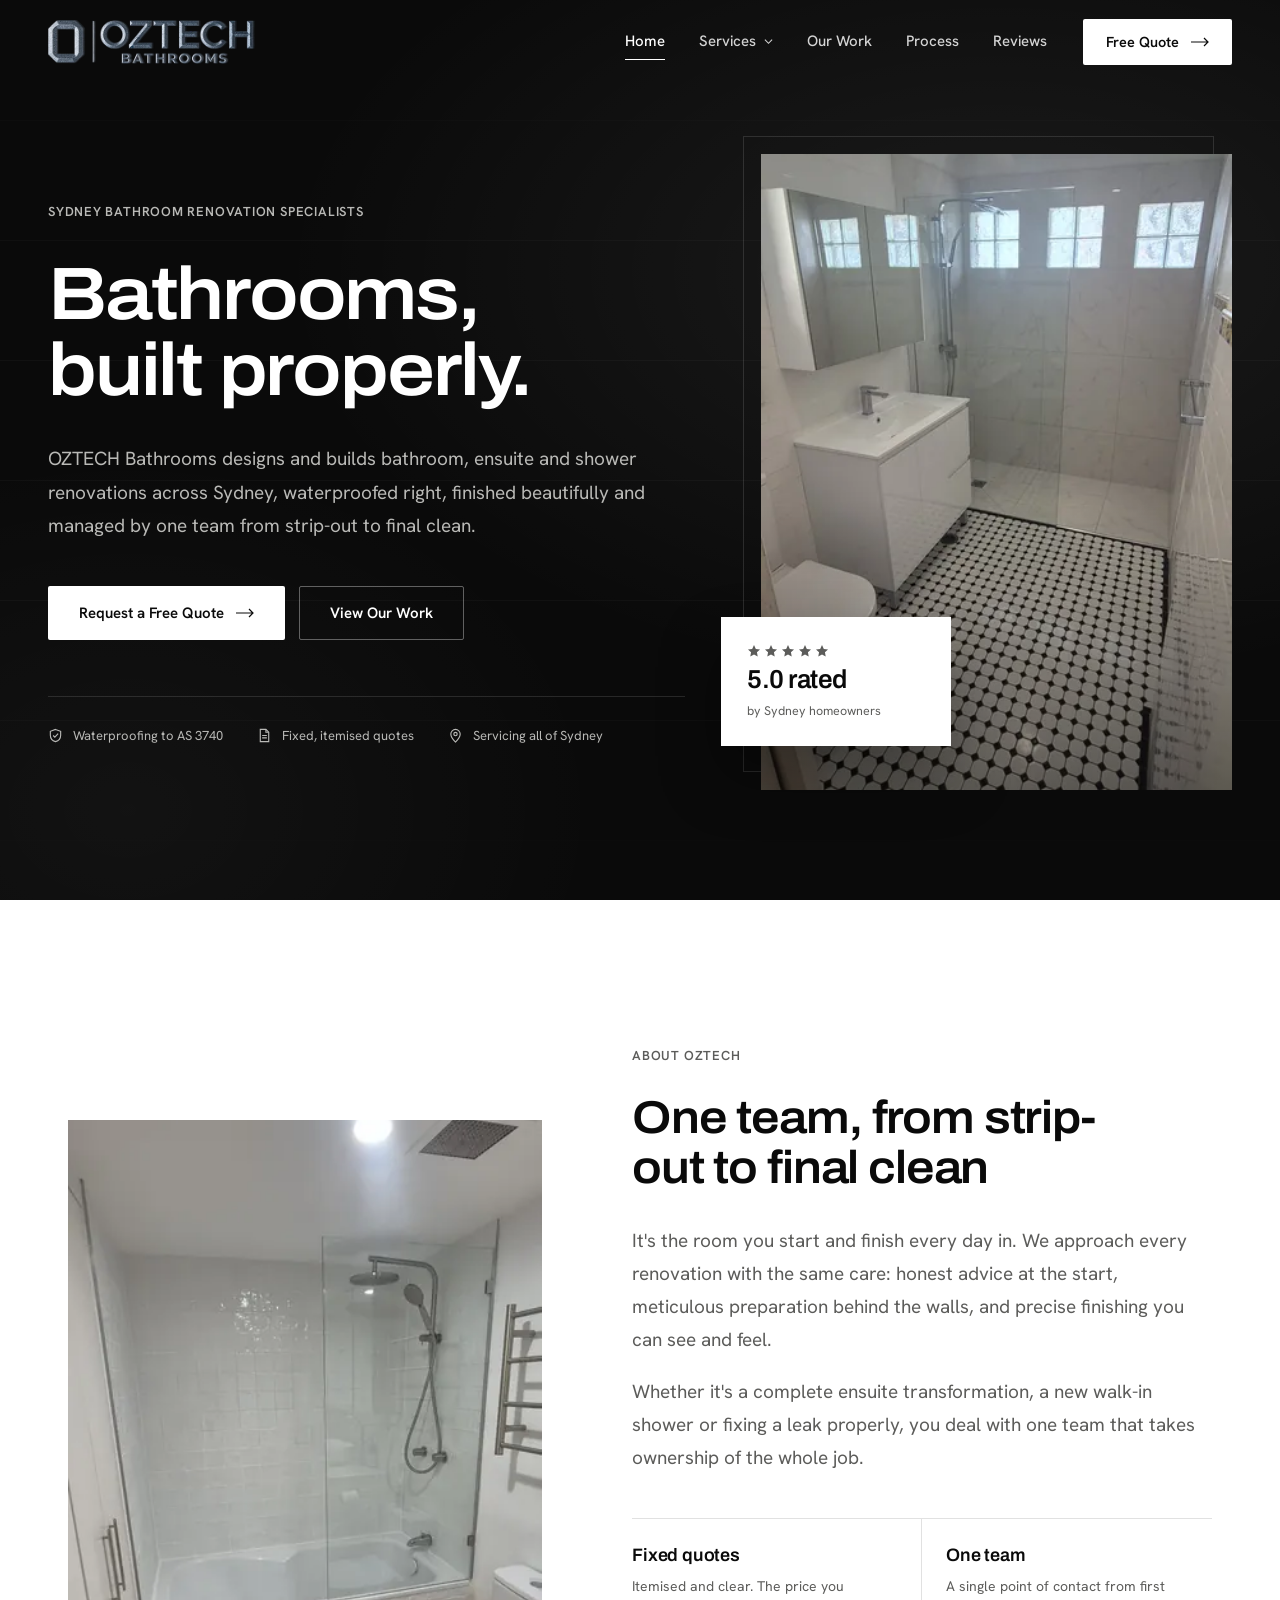
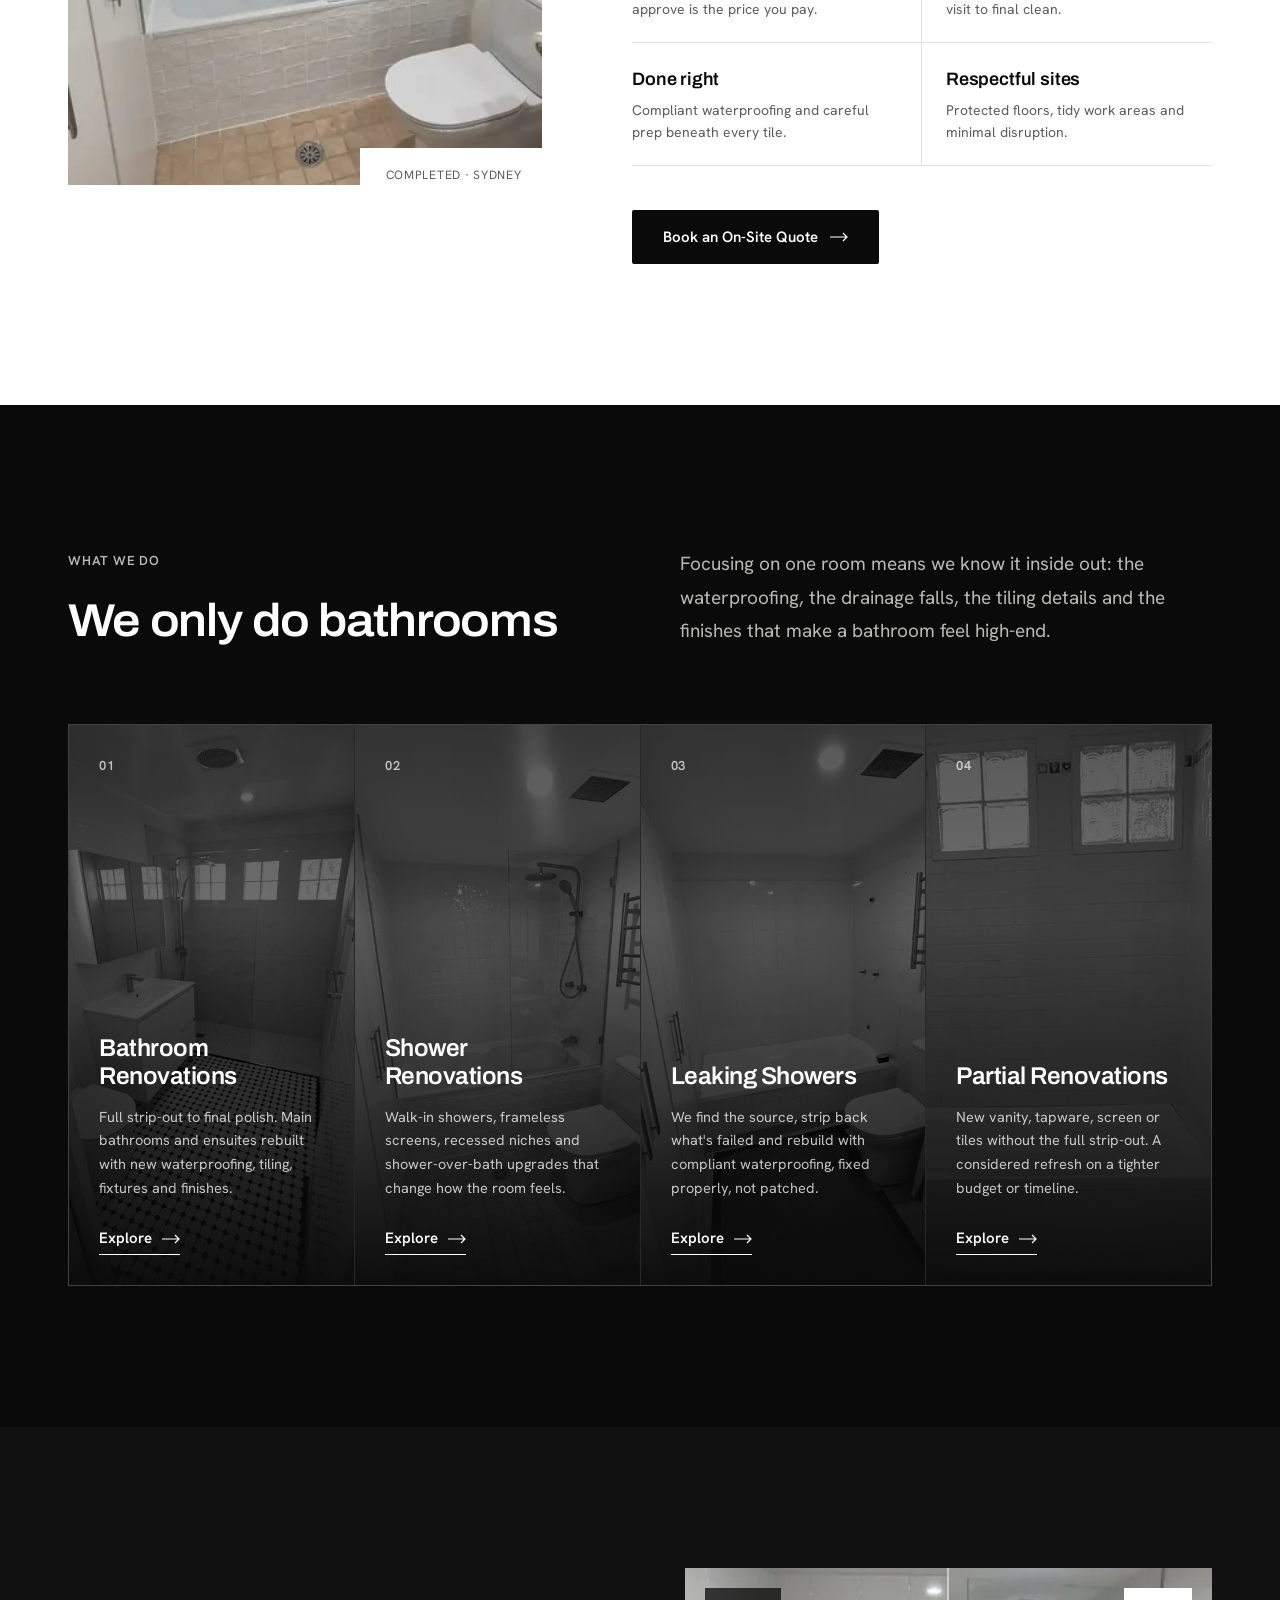
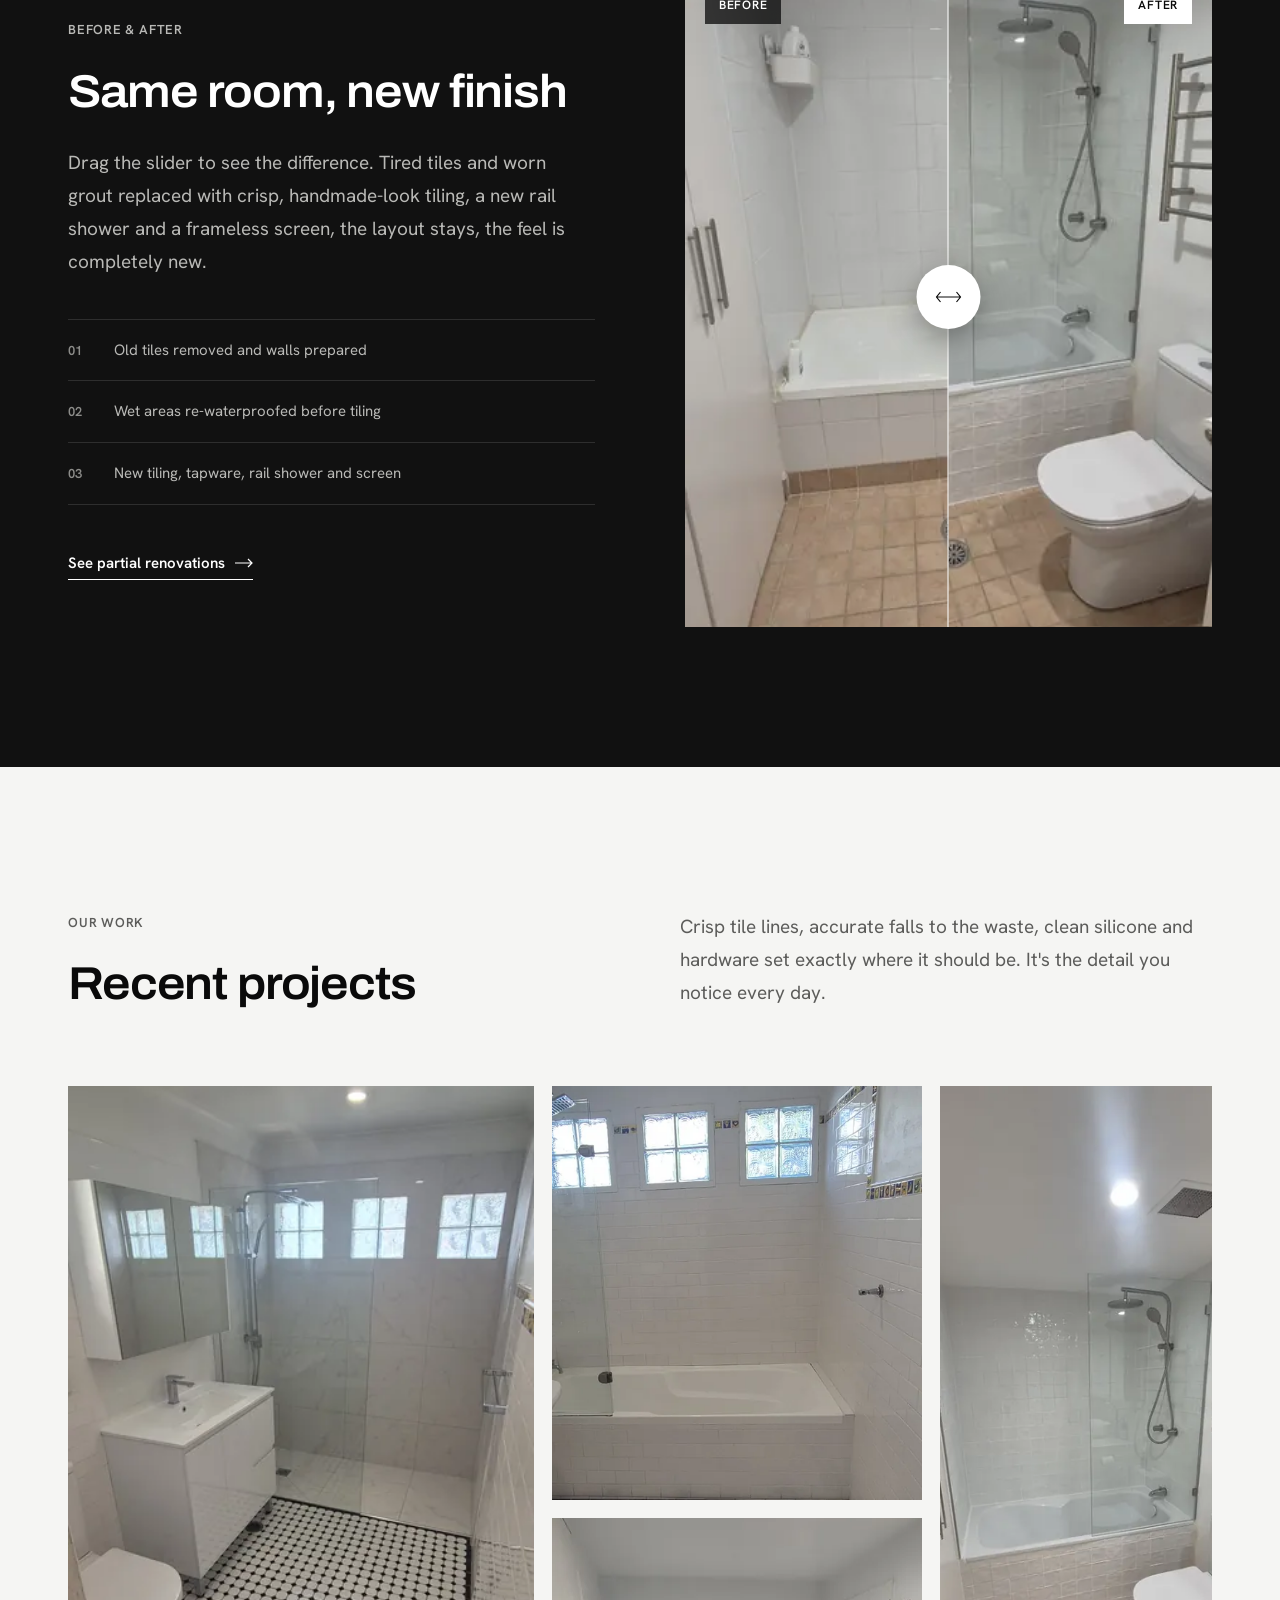
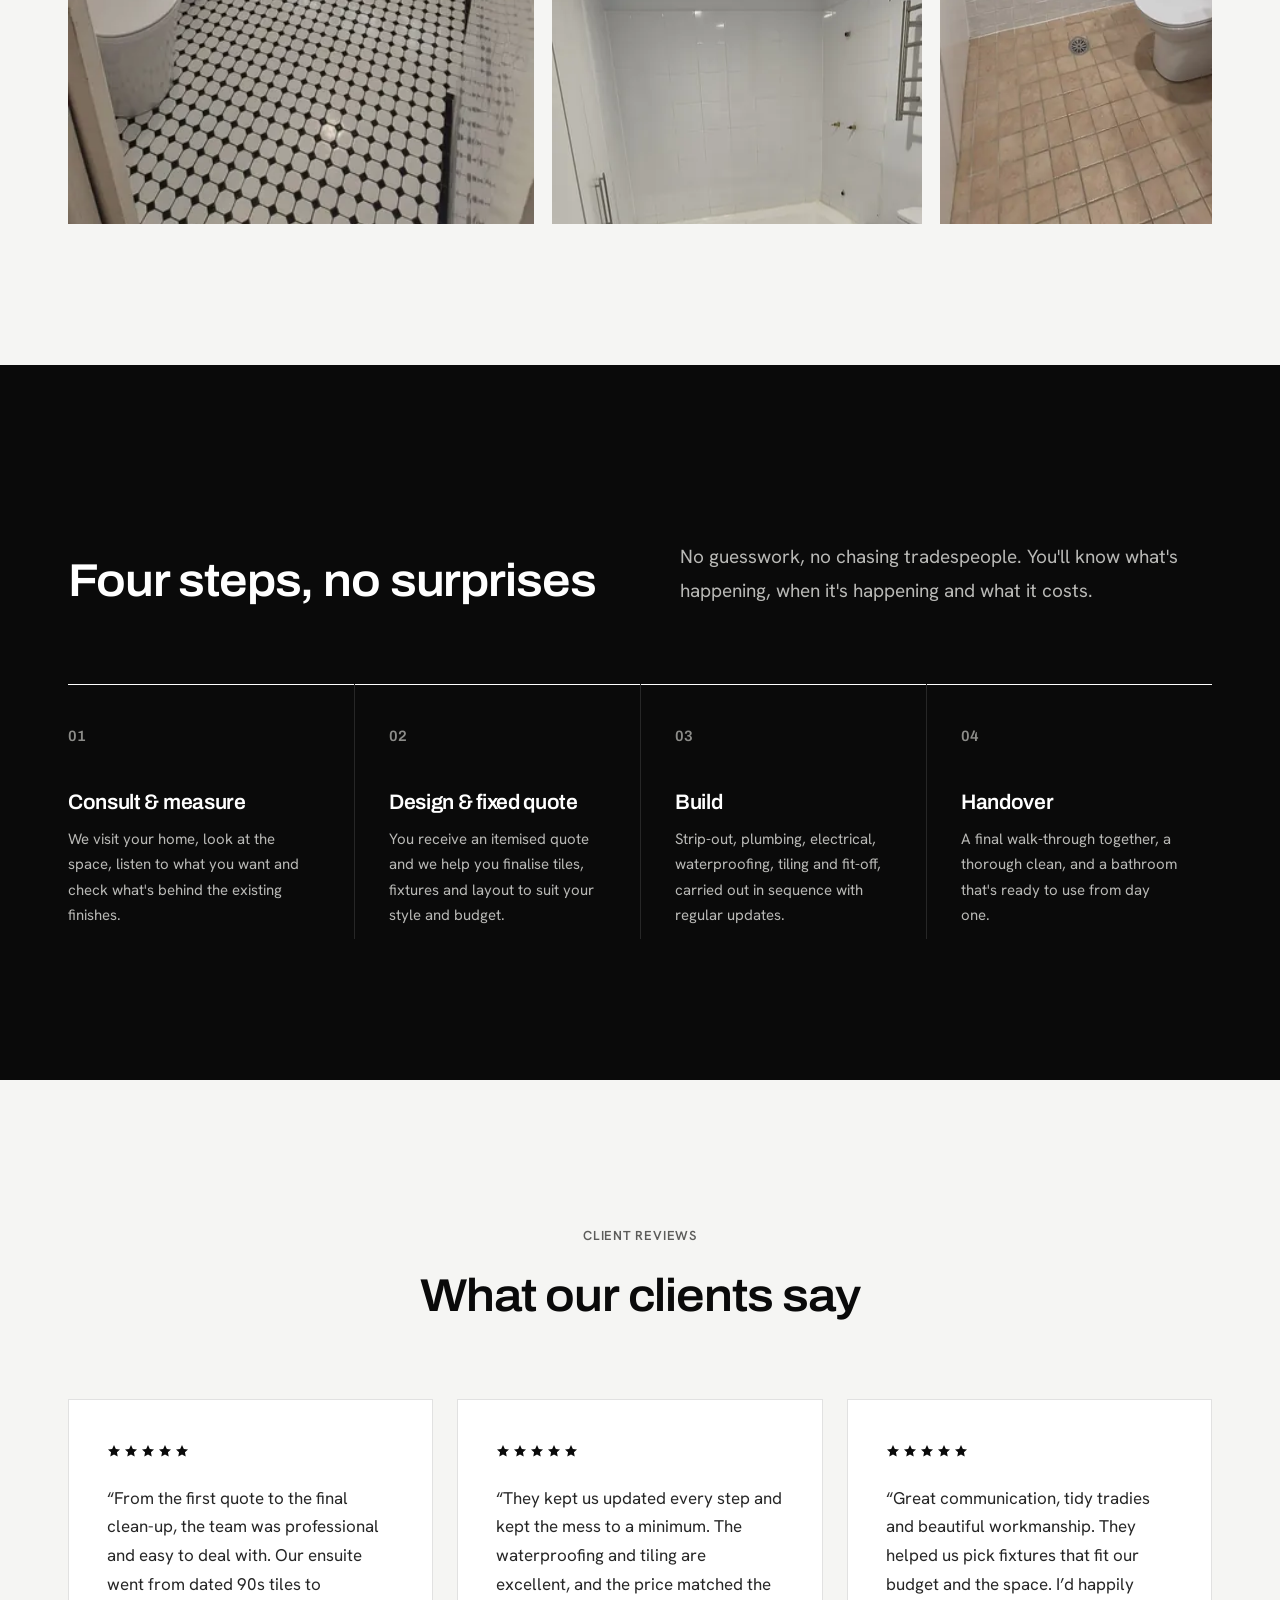
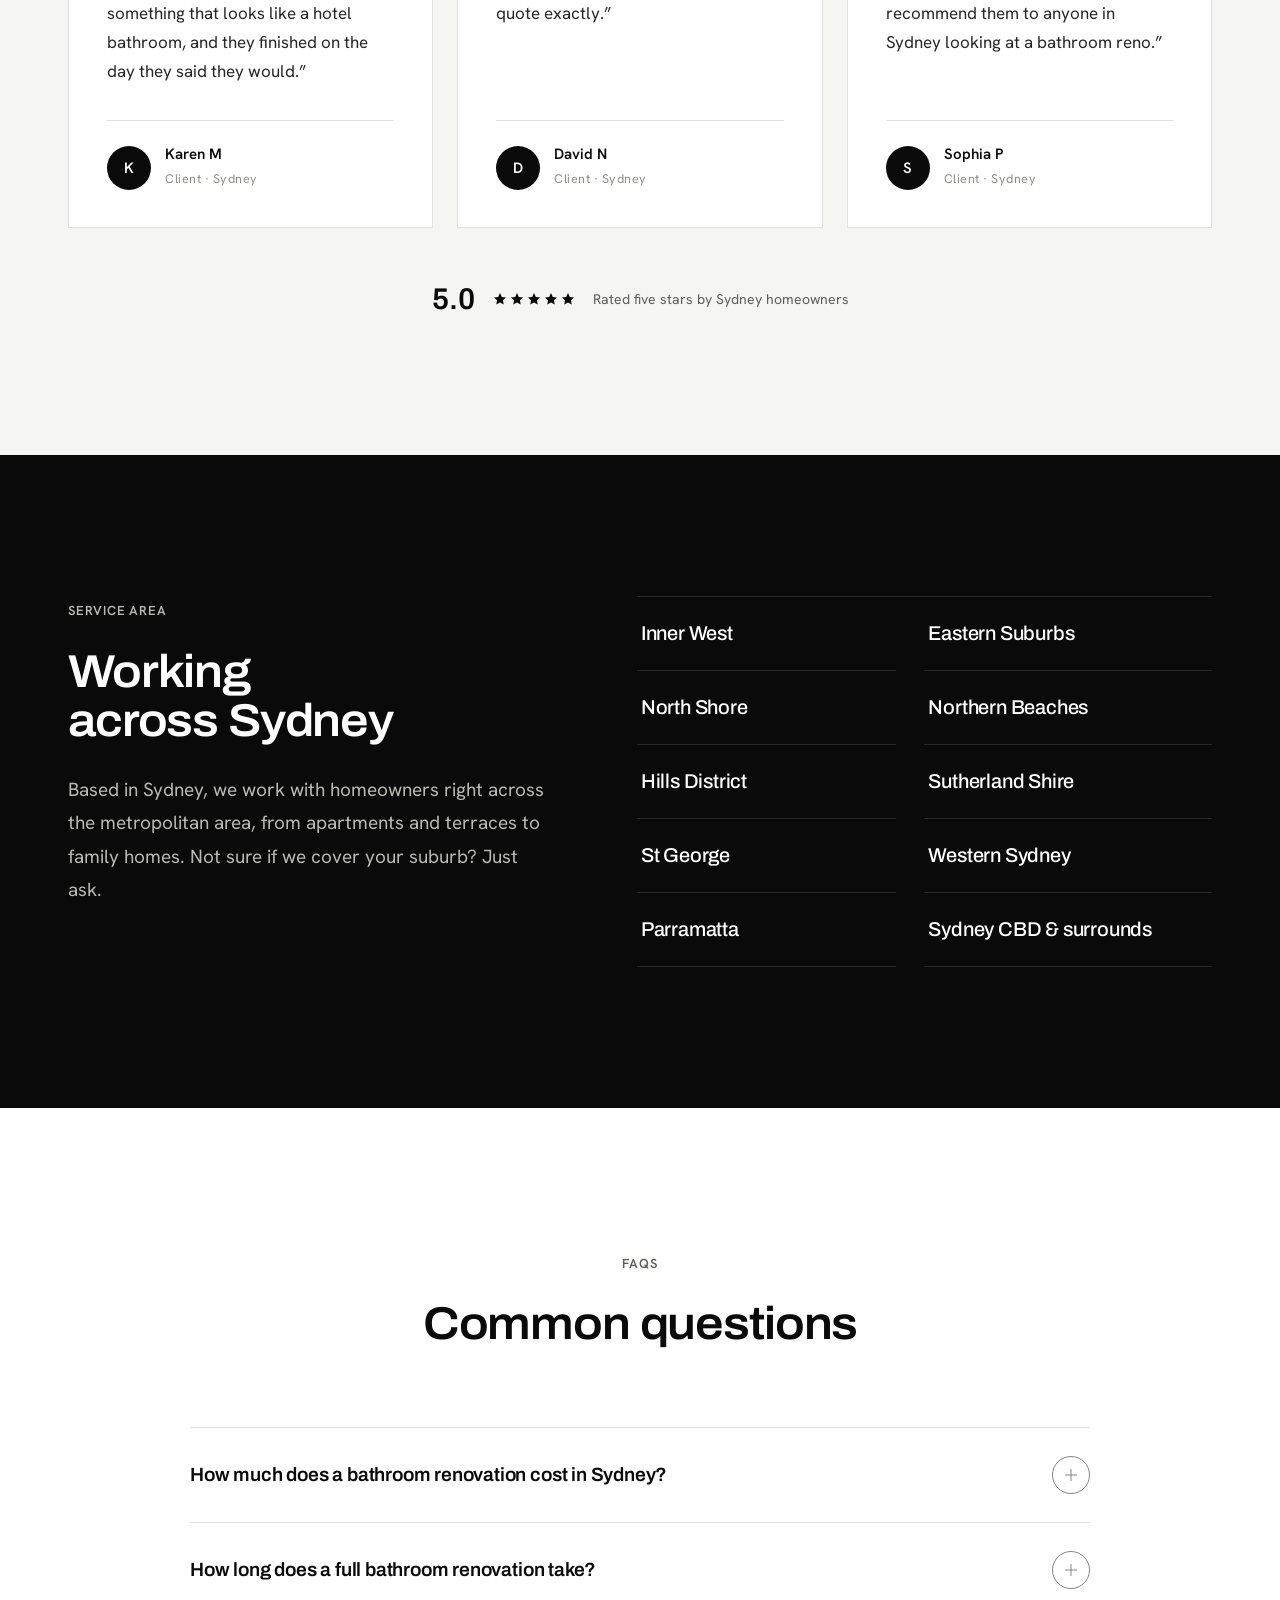
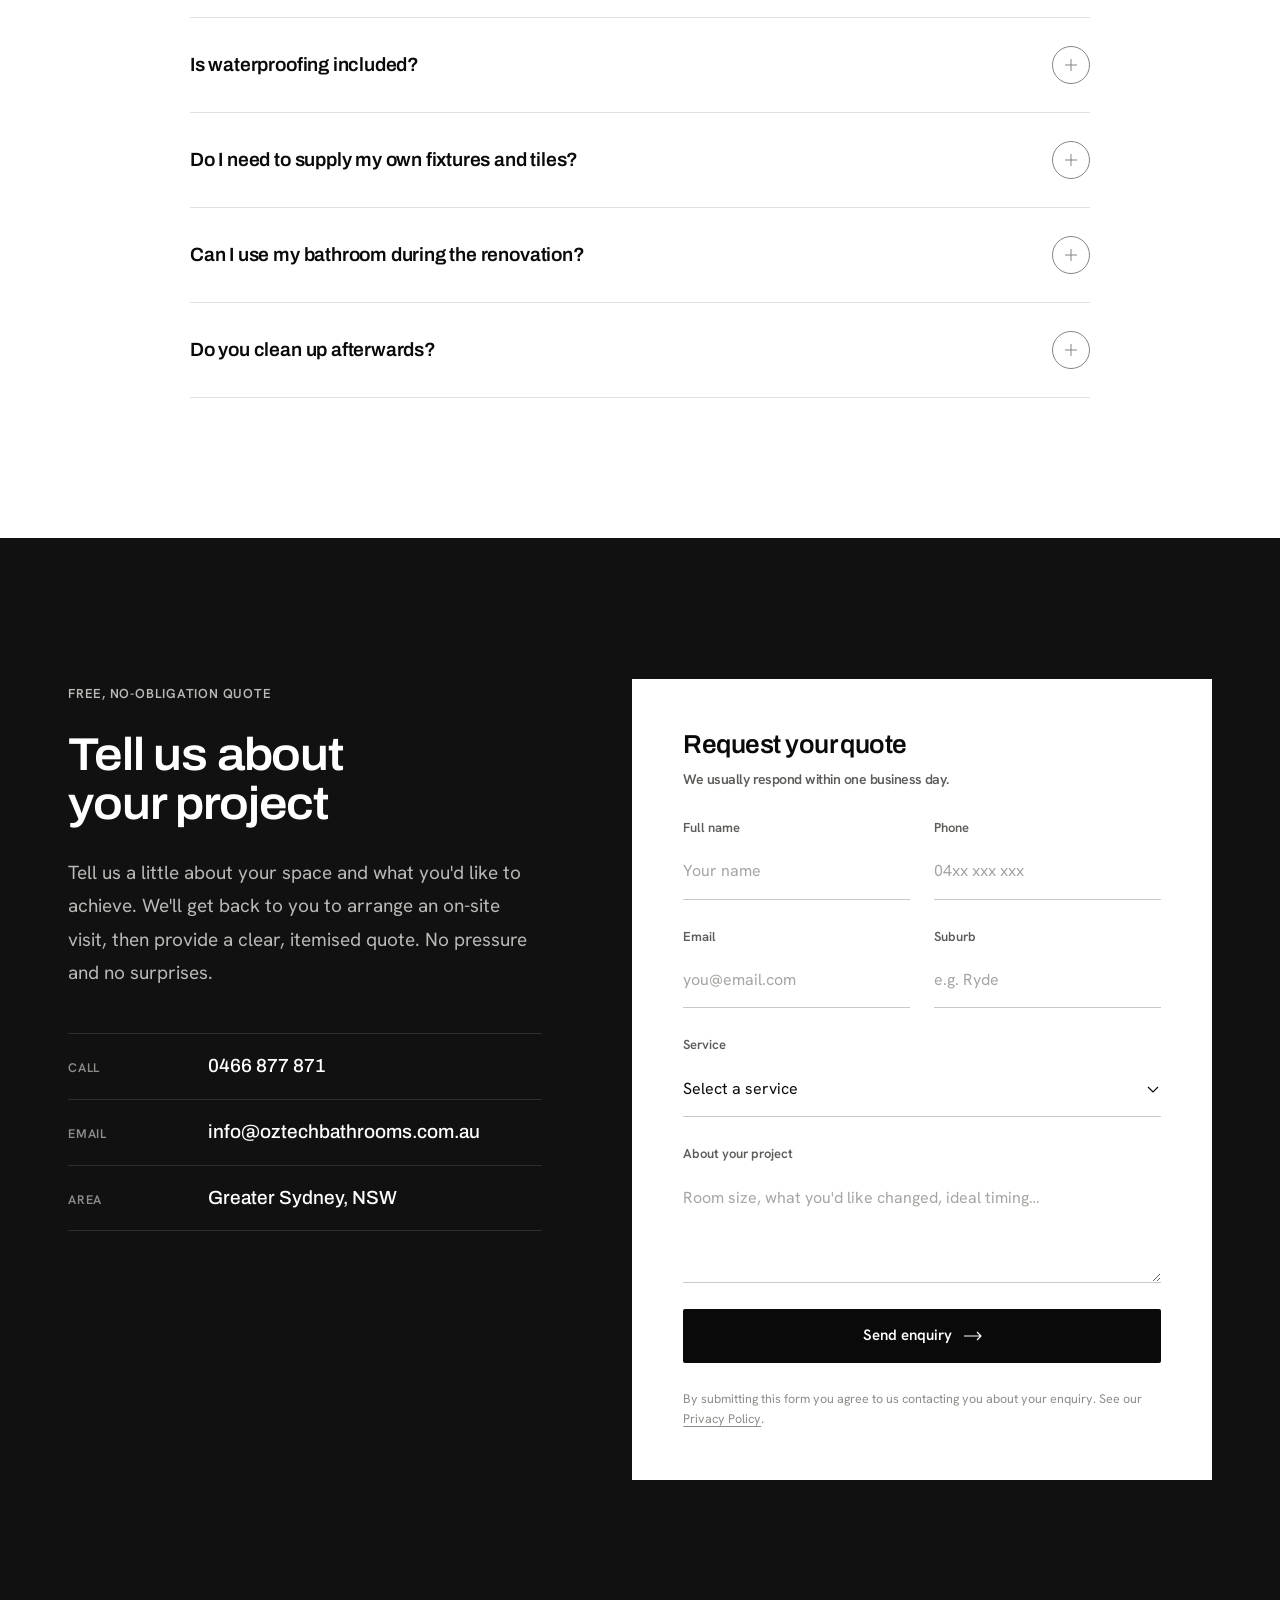
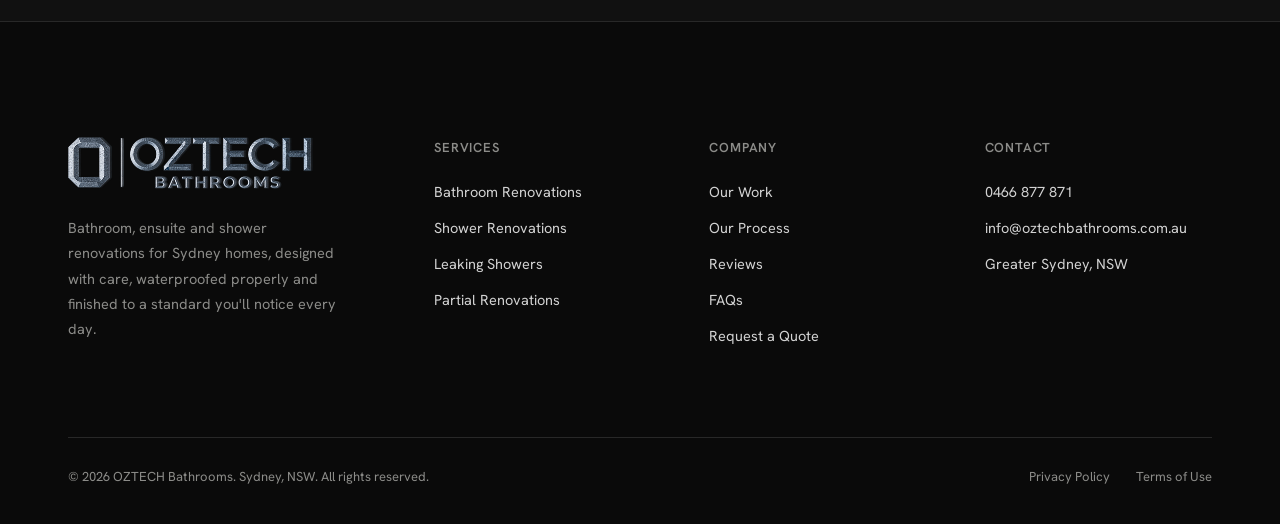
==== index.html @ a6d63f96 "Use uploaded favicon.ico across the site and admin Co-Authored-By: Claude Opus 5.5 <noreply@anthropi" ====
<!doctype html>
<html lang="en-AU" class="no-js">
<head>
<meta charset="utf-8">
<meta name="viewport" content="width=device-width, initial-scale=1, viewport-fit=cover">
<title>OZTECH Bathrooms | Bathroom Renovations Sydney</title>
<meta name="description" content="OZTECH Bathrooms: premium bathroom, ensuite and shower renovations in Sydney. Leaking shower repairs, waterproofing and partial renovations. Fixed, itemised quotes.">
<meta name="theme-color" content="#0a0a0a">
<meta property="og:type" content="website">
<meta property="og:site_name" content="OZTECH Bathrooms">
<meta property="og:title" content="OZTECH Bathrooms | Bathroom Renovations Sydney">
<meta property="og:description" content="OZTECH Bathrooms: premium bathroom, ensuite and shower renovations in Sydney. Leaking shower repairs, waterproofing and partial renovations. Fixed, itemised quotes.">
<meta property="og:image" content="assets/img/og-image.jpg">
<meta property="og:locale" content="en_AU">
<meta name="twitter:card" content="summary_large_image">
<link rel="icon" href="favicon.ico" sizes="32x32">
<link rel="apple-touch-icon" href="assets/img/apple-touch-icon.png">
<link rel="preconnect" href="https://fonts.googleapis.com">
<link rel="preconnect" href="https://fonts.gstatic.com" crossorigin>
<link rel="stylesheet" href="https://fonts.googleapis.com/css2?family=Archivo:wdth,wght@100..125,400..700&family=Hanken+Grotesk:wght@400;500;600;700&display=swap">
<link rel="stylesheet" href="assets/css/styles.css">
<link rel="preload" as="image" href="assets/img/oztech-logo-480.webp" type="image/webp">
<script type="application/ld+json">{"@context": "https://schema.org", "@type": "HomeAndConstructionBusiness", "name": "OZTECH Bathrooms", "description": "Sydney bathroom renovation specialists: complete bathroom and ensuite renovations, shower renovations, leaking shower repairs and partial renovations.", "image": "assets/img/og-image.jpg", "logo": "assets/img/oztech-logo-960.png", "telephone": "+61466877871", "email": "info@oztechbathrooms.com.au", "address": {"@type": "PostalAddress", "addressLocality": "Sydney", "addressRegion": "NSW", "addressCountry": "AU"}, "areaServed": {"@type": "City", "name": "Sydney"}, "makesOffer": [{"@type": "Offer", "itemOffered": {"@type": "Service", "name": "Bathroom Renovations"}}, {"@type": "Offer", "itemOffered": {"@type": "Service", "name": "Shower Renovations"}}, {"@type": "Offer", "itemOffered": {"@type": "Service", "name": "Leaking Showers"}}, {"@type": "Offer", "itemOffered": {"@type": "Service", "name": "Partial Renovations"}}]}</script>
</head>
<body>
<a class="skip-link" href="#main">Skip to content</a>
<header class="site-header">
  <div class="wrap">
    <a class="brand" href="index.html" aria-label="OZTECH Bathrooms home">
      <picture>
        <source srcset="assets/img/oztech-logo-480.webp 480w, assets/img/oztech-logo-960.webp 960w" sizes="210px" type="image/webp">
        <img src="assets/img/oztech-logo-480.png" alt="OZTECH Bathrooms" width="480" height="102" data-biz-img="logo">
      </picture>
    </a>
    <nav class="nav" aria-label="Primary">
      <ul class="nav__list">
        <li><a class="nav__link" href="index.html" aria-current="page">Home</a></li>
        <li class="has-menu">
          <button class="nav__link" type="button" aria-expanded="false" aria-haspopup="true">Services <svg class="chev" viewBox="0 0 10 10" fill="none" stroke="currentColor" stroke-width="1.2" aria-hidden="true"><path d="M1 3l4 4 4-4"/></svg></button>
          <ul class="menu"><li><a href="bathroom-renovations.html">Bathroom Renovations<svg class="arrow" viewBox="0 0 18 10" fill="none" stroke="currentColor" stroke-width="1.2" aria-hidden="true"><path d="M0 5h17M13 1l4 4-4 4"/></svg></a></li><li><a href="shower-renovations.html">Shower Renovations<svg class="arrow" viewBox="0 0 18 10" fill="none" stroke="currentColor" stroke-width="1.2" aria-hidden="true"><path d="M0 5h17M13 1l4 4-4 4"/></svg></a></li><li><a href="leaking-showers.html">Leaking Showers<svg class="arrow" viewBox="0 0 18 10" fill="none" stroke="currentColor" stroke-width="1.2" aria-hidden="true"><path d="M0 5h17M13 1l4 4-4 4"/></svg></a></li><li><a href="partial-renovations.html">Partial Renovations<svg class="arrow" viewBox="0 0 18 10" fill="none" stroke="currentColor" stroke-width="1.2" aria-hidden="true"><path d="M0 5h17M13 1l4 4-4 4"/></svg></a></li></ul>
        </li>
        <li><a class="nav__link" href="#work">Our Work</a></li>
        <li><a class="nav__link" href="#process">Process</a></li>
        <li><a class="nav__link" href="#reviews">Reviews</a></li>
      </ul>
      <a class="btn btn--light header-cta" href="get-a-quote.html">Free Quote <svg class="arrow" viewBox="0 0 18 10" fill="none" stroke="currentColor" stroke-width="1.2" aria-hidden="true"><path d="M0 5h17M13 1l4 4-4 4"/></svg></a>
    </nav>
    <button class="nav-toggle" type="button" aria-expanded="false" aria-controls="drawer" aria-label="Open menu"><span></span><span></span><span></span></button>
  </div>
</header>

<div class="drawer" id="drawer" aria-hidden="true">
  <ul class="drawer__list">
    <li><a href="index.html">Home</a></li>
    <li><span class="drawer__label">Services</span><ul class="drawer__sub"><li><a href="bathroom-renovations.html">Bathroom Renovations</a></li><li><a href="shower-renovations.html">Shower Renovations</a></li><li><a href="leaking-showers.html">Leaking Showers</a></li><li><a href="partial-renovations.html">Partial Renovations</a></li></ul></li>
    <li><a href="#work">Our Work</a></li>
    <li><a href="#process">Process</a></li>
    <li><a href="#reviews">Reviews</a></li>
  </ul>
  <div class="drawer__foot">
    <a class="btn btn--light" href="get-a-quote.html">Request a Free Quote <svg class="arrow" viewBox="0 0 18 10" fill="none" stroke="currentColor" stroke-width="1.2" aria-hidden="true"><path d="M0 5h17M13 1l4 4-4 4"/></svg></a>
    <a class="btn btn--ghost" href="tel:+61466877871" data-biz-href="tel"><svg viewBox="0 0 16 16" fill="none" stroke="currentColor" stroke-width="1.2" aria-hidden="true"><path d="M5.6 1.5H3A1.5 1.5 0 001.5 3c0 6.4 5.1 11.5 11.5 11.5A1.5 1.5 0 0014.5 13v-2.6l-3.2-1.1-1.5 1.5A8.6 8.6 0 015.2 6.2l1.5-1.5z"/></svg> <span data-cms-skip>Call</span> <span data-biz="phone">0466 877 871</span></a>
  </div>
</div>

<main id="main">

<!-- HERO -->
<section class="hero" aria-labelledby="hero-title">
  <div class="wrap">
    <div class="hero__copy">
      <span class="eyebrow reveal">Sydney Bathroom Renovation Specialists</span>
      <h1 class="display reveal reveal-d1" id="hero-title">Bathrooms,<br>built properly.</h1>
      <p class="lead reveal reveal-d2">OZTECH Bathrooms designs and builds bathroom, ensuite and shower renovations across Sydney, waterproofed right, finished beautifully and managed by one team from strip-out to final clean.</p>
      <div class="hero__actions reveal reveal-d3">
        <a class="btn btn--light" href="get-a-quote.html">Request a Free Quote <svg class="arrow" viewBox="0 0 18 10" fill="none" stroke="currentColor" stroke-width="1.2" aria-hidden="true"><path d="M0 5h17M13 1l4 4-4 4"/></svg></a>
        <a class="btn btn--ghost" href="#work">View Our Work</a>
      </div>
      <ul class="hero__meta reveal reveal-d4">
        <li><svg viewBox="0 0 16 16" fill="none" stroke="currentColor" stroke-width="1.2" aria-hidden="true"><path d="M8 1.5l5.5 2v4.2c0 3.3-2.3 5.9-5.5 6.8-3.2-.9-5.5-3.5-5.5-6.8V3.5z"/><path d="M5.5 8l1.8 1.8L10.8 6"/></svg> Waterproofing to AS 3740</li>
        <li><svg viewBox="0 0 16 16" fill="none" stroke="currentColor" stroke-width="1.2" aria-hidden="true"><path d="M3.5 1.5h6l3 3v10h-9z"/><path d="M9.5 1.5v3h3M5.5 8h5M5.5 10.5h5"/></svg> Fixed, itemised quotes</li>
        <li><svg viewBox="0 0 16 16" fill="none" stroke="currentColor" stroke-width="1.2" aria-hidden="true"><path d="M8 15s5-4.6 5-8.5A5 5 0 003 6.5C3 10.4 8 15 8 15z"/><circle cx="8" cy="6.5" r="1.8"/></svg> Servicing all of Sydney</li>
      </ul>
    </div>
    <div class="hero__media reveal reveal-d2">
      <span class="hero__outline" aria-hidden="true"></span>
      <div class="hero__frame">
        <img src="assets/img/14377-1600.webp" srcset="assets/img/14377-800.webp 800w, assets/img/14377-1600.webp 1600w" sizes="(max-width: 1024px) 90vw, 40vw" alt="Completed OZTECH bathroom renovation with frameless walk-in shower, marble-look wall tiles and black and white octagon mosaic floor" width="924" height="2000" fetchpriority="high" decoding="async">
      </div>
      <div class="hero__badge">
        <span class="stars" role="img" aria-label="5 out of 5 stars"><svg viewBox="0 0 20 20" aria-hidden="true"><path d="M10 1.5l2.6 5.5 6 .8-4.4 4.1 1.1 6-5.3-2.9-5.3 2.9 1.1-6L1.4 7.8l6-.8z"/></svg><svg viewBox="0 0 20 20" aria-hidden="true"><path d="M10 1.5l2.6 5.5 6 .8-4.4 4.1 1.1 6-5.3-2.9-5.3 2.9 1.1-6L1.4 7.8l6-.8z"/></svg><svg viewBox="0 0 20 20" aria-hidden="true"><path d="M10 1.5l2.6 5.5 6 .8-4.4 4.1 1.1 6-5.3-2.9-5.3 2.9 1.1-6L1.4 7.8l6-.8z"/></svg><svg viewBox="0 0 20 20" aria-hidden="true"><path d="M10 1.5l2.6 5.5 6 .8-4.4 4.1 1.1 6-5.3-2.9-5.3 2.9 1.1-6L1.4 7.8l6-.8z"/></svg><svg viewBox="0 0 20 20" aria-hidden="true"><path d="M10 1.5l2.6 5.5 6 .8-4.4 4.1 1.1 6-5.3-2.9-5.3 2.9 1.1-6L1.4 7.8l6-.8z"/></svg></span>
        <strong>5.0 rated</strong>
        <span>by Sydney homeowners</span>
      </div>
    </div>
  </div>
</section>


<!-- INTRO -->
<section class="section section--light" aria-labelledby="intro-title">
  <div class="wrap intro">
    <div class="intro__media reveal">
      <div class="frame"><img src="assets/img/14374-1600.webp" srcset="assets/img/14374-800.webp 800w, assets/img/14374-1600.webp 1600w" sizes="(max-width: 1024px) 100vw, 42vw" alt="Renovated bathroom with frameless shower screen over bath, brushed nickel rail shower and heated towel rail" width="924" height="2000" loading="lazy" decoding="async"></div>
      <span class="caption">Completed &middot; Sydney</span>
    </div>
    <div class="intro__copy">
      <span class="eyebrow reveal">About OZTECH</span>
      <h2 class="h2 reveal reveal-d1" id="intro-title">One team, from strip-out to final clean</h2>
      <p class="lead reveal reveal-d2">It's the room you start and finish every day in. We approach every renovation with the same care: honest advice at the start, meticulous preparation behind the walls, and precise finishing you can see and feel.</p>
      <p class="lead reveal reveal-d2">Whether it's a complete ensuite transformation, a new walk-in shower or fixing a leak properly, you deal with one team that takes ownership of the whole job.</p>
      <ul class="intro__points reveal reveal-d3">
        <li><strong>Fixed quotes</strong><span>Itemised and clear. The price you approve is the price you pay.</span></li>
        <li><strong>One team</strong><span>A single point of contact from first visit to final clean.</span></li>
        <li><strong>Done right</strong><span>Compliant waterproofing and careful prep beneath every tile.</span></li>
        <li><strong>Respectful sites</strong><span>Protected floors, tidy work areas and minimal disruption.</span></li>
      </ul>
      <a class="btn btn--dark reveal reveal-d4" href="get-a-quote.html">Book an On-Site Quote <svg class="arrow" viewBox="0 0 18 10" fill="none" stroke="currentColor" stroke-width="1.2" aria-hidden="true"><path d="M0 5h17M13 1l4 4-4 4"/></svg></a>
    </div>
  </div>
</section>

<!-- SERVICES -->
<section class="section" id="services" aria-labelledby="services-title">
  <div class="wrap">
    <div class="section-head">
      <div>
        <span class="eyebrow reveal">What we do</span>
        <h2 class="h2 reveal reveal-d1" id="services-title">We only do bathrooms</h2>
      </div>
      <p class="lead reveal reveal-d2">Focusing on one room means we know it inside out: the waterproofing, the drainage falls, the tiling details and the finishes that make a bathroom feel high-end.</p>
    </div>
    <div class="services">
      <article class="service-card reveal reveal-d1">
        <div class="service-card__img"><img src="assets/img/14377-1600.webp" srcset="assets/img/14377-800.webp 800w, assets/img/14377-1600.webp 1600w" sizes="(max-width: 720px) 100vw, (max-width: 1180px) 50vw, 25vw" alt="Renovated bathroom with frameless walk-in shower, marble-look tiles and black and white mosaic floor" width="924" height="2000" loading="lazy" decoding="async" style="object-position:50% 60%"></div>
        <span class="service-card__num">01</span>
        <div class="service-card__body">
          <h3>Bathroom Renovations</h3>
          <p>Full strip-out to final polish. Main bathrooms and ensuites rebuilt with new waterproofing, tiling, fixtures and finishes.</p>
          <a class="text-link" href="bathroom-renovations.html">Explore <svg class="arrow" viewBox="0 0 18 10" fill="none" stroke="currentColor" stroke-width="1.2" aria-hidden="true"><path d="M0 5h17M13 1l4 4-4 4"/></svg></a>
        </div>
        <a class="cover" href="bathroom-renovations.html" aria-label="Bathroom Renovations" tabindex="-1"></a>
      </article><article class="service-card reveal reveal-d2">
        <div class="service-card__img"><img src="assets/img/14374-1600.webp" srcset="assets/img/14374-800.webp 800w, assets/img/14374-1600.webp 1600w" sizes="(max-width: 720px) 100vw, (max-width: 1180px) 50vw, 25vw" alt="Shower over bath with frameless glass panel, brushed nickel rail shower and handmade-look white tiles" width="924" height="2000" loading="lazy" decoding="async" style="object-position:50% 45%"></div>
        <span class="service-card__num">02</span>
        <div class="service-card__body">
          <h3>Shower Renovations</h3>
          <p>Walk-in showers, frameless screens, recessed niches and shower-over-bath upgrades that change how the room feels.</p>
          <a class="text-link" href="shower-renovations.html">Explore <svg class="arrow" viewBox="0 0 18 10" fill="none" stroke="currentColor" stroke-width="1.2" aria-hidden="true"><path d="M0 5h17M13 1l4 4-4 4"/></svg></a>
        </div>
        <a class="cover" href="shower-renovations.html" aria-label="Shower Renovations" tabindex="-1"></a>
      </article><article class="service-card reveal reveal-d3">
        <div class="service-card__img"><img src="assets/img/14375-1600.webp" srcset="assets/img/14375-800.webp 800w, assets/img/14375-1600.webp 1600w" sizes="(max-width: 720px) 100vw, (max-width: 1180px) 50vw, 25vw" alt="Bathroom stripped back and prepared ahead of re-waterproofing and retiling" width="924" height="2000" loading="lazy" decoding="async" style="object-position:50% 45%"></div>
        <span class="service-card__num">03</span>
        <div class="service-card__body">
          <h3>Leaking Showers</h3>
          <p>We find the source, strip back what's failed and rebuild with compliant waterproofing, fixed properly, not patched.</p>
          <a class="text-link" href="leaking-showers.html">Explore <svg class="arrow" viewBox="0 0 18 10" fill="none" stroke="currentColor" stroke-width="1.2" aria-hidden="true"><path d="M0 5h17M13 1l4 4-4 4"/></svg></a>
        </div>
        <a class="cover" href="leaking-showers.html" aria-label="Leaking Showers" tabindex="-1"></a>
      </article><article class="service-card reveal reveal-d4">
        <div class="service-card__img"><img src="assets/img/14378-1600.webp" srcset="assets/img/14378-800.webp 800w, assets/img/14378-1600.webp 1600w" sizes="(max-width: 720px) 100vw, (max-width: 1180px) 50vw, 25vw" alt="Classic white subway-tiled bathroom with glass block windows and frameless bath screen" width="1080" height="770" loading="lazy" decoding="async" style="object-position:50% 50%"></div>
        <span class="service-card__num">04</span>
        <div class="service-card__body">
          <h3>Partial Renovations</h3>
          <p>New vanity, tapware, screen or tiles without the full strip-out. A considered refresh on a tighter budget or timeline.</p>
          <a class="text-link" href="partial-renovations.html">Explore <svg class="arrow" viewBox="0 0 18 10" fill="none" stroke="currentColor" stroke-width="1.2" aria-hidden="true"><path d="M0 5h17M13 1l4 4-4 4"/></svg></a>
        </div>
        <a class="cover" href="partial-renovations.html" aria-label="Partial Renovations" tabindex="-1"></a>
      </article>
    </div>
  </div>
</section>

<!-- BEFORE / AFTER -->
<section class="section section--ink" id="work" aria-labelledby="ba-title">
  <div class="wrap ba">
    <div class="ba__copy">
      <span class="eyebrow reveal">Before &amp; after</span>
      <h2 class="h2 reveal reveal-d1" id="ba-title">Same room, new finish</h2>
      <p class="lead reveal reveal-d2">Drag the slider to see the difference. Tired tiles and worn grout replaced with crisp, handmade-look tiling, a new rail shower and a frameless screen, the layout stays, the feel is completely new.</p>
      <ul class="ba__list reveal reveal-d3">
        <li><b>01</b>Old tiles removed and walls prepared</li>
        <li><b>02</b>Wet areas re-waterproofed before tiling</li>
        <li><b>03</b>New tiling, tapware, rail shower and screen</li>
      </ul>
      <a class="text-link reveal reveal-d4" href="partial-renovations.html">See partial renovations <svg class="arrow" viewBox="0 0 18 10" fill="none" stroke="currentColor" stroke-width="1.2" aria-hidden="true"><path d="M0 5h17M13 1l4 4-4 4"/></svg></a>
    </div>
    <div class="compare reveal reveal-d2">
      <img src="assets/img/14376-1600.webp" srcset="assets/img/14376-800.webp 800w, assets/img/14376-1600.webp 1600w" sizes="(max-width: 1024px) 100vw, 50vw" alt="Before: bathroom with dated white tiles and worn grout" width="924" height="2000" loading="lazy" decoding="async">
      <img class="compare__after" src="assets/img/14374-1600.webp" srcset="assets/img/14374-800.webp 800w, assets/img/14374-1600.webp 1600w" sizes="(max-width: 1024px) 100vw, 50vw" alt="After: renovated bathroom with new handmade-look tiles, rail shower and frameless glass panel" width="924" height="2000" loading="lazy" decoding="async">
      <span class="compare__tag compare__tag--before">Before</span>
      <span class="compare__tag compare__tag--after">After</span>
      <input type="range" min="0" max="100" value="50" aria-label="Drag to compare before and after">
      <div class="compare__handle" aria-hidden="true"><span class="compare__knob"><svg viewBox="0 0 26 12" fill="none" stroke="currentColor" stroke-width="1.2"><path d="M5 1L1 6l4 5M21 1l4 5-4 5M1 6h24"/></svg></span></div>
    </div>
  </div>
</section>

<!-- GALLERY -->
<section class="section section--paper" aria-labelledby="gallery-title">
  <div class="wrap">
    <div class="section-head">
      <div>
        <span class="eyebrow reveal">Our work</span>
        <h2 class="h2 reveal reveal-d1" id="gallery-title">Recent projects</h2>
      </div>
      <p class="lead reveal reveal-d2">Crisp tile lines, accurate falls to the waste, clean silicone and hardware set exactly where it should be. It's the detail you notice every day.</p>
    </div>
    <div class="gallery">
      <figure class="g-1 reveal"><img src="assets/img/14377-1600.webp" srcset="assets/img/14377-800.webp 800w, assets/img/14377-1600.webp 1600w" sizes="(max-width: 720px) 50vw, 40vw" alt="Walk-in shower with frameless glass, marble-look tiles and octagon mosaic floor" width="924" height="2000" loading="lazy" decoding="async"><figcaption><span>Full renovation</span>Walk-in shower &amp; octagon mosaic floor</figcaption></figure>
      <figure class="g-2 reveal reveal-d1"><img src="assets/img/14378-1600.webp" srcset="assets/img/14378-800.webp 800w, assets/img/14378-1600.webp 1600w" sizes="(max-width: 720px) 100vw, 33vw" alt="Classic white subway-tiled bathroom with glass block windows and frameless bath screen" width="1080" height="770" loading="lazy" decoding="async"><figcaption><span>Classic</span>Subway tiles &amp; glass block windows</figcaption></figure>
      <figure class="g-3 reveal reveal-d2"><img src="assets/img/14374-1600.webp" srcset="assets/img/14374-800.webp 800w, assets/img/14374-1600.webp 1600w" sizes="(max-width: 720px) 50vw, 25vw" alt="Shower over bath with frameless panel and handmade-look tiles" width="924" height="2000" loading="lazy" decoding="async"><figcaption><span>Shower renovation</span>Shower over bath, frameless panel</figcaption></figure>
      <figure class="g-4 reveal reveal-d3"><img src="assets/img/14375-1600.webp" srcset="assets/img/14375-800.webp 800w, assets/img/14375-1600.webp 1600w" sizes="(max-width: 720px) 100vw, 33vw" alt="Bathroom prepared and protected before retiling works" width="924" height="2000" loading="lazy" decoding="async"><figcaption><span>In progress</span>Prepared &amp; protected before works</figcaption></figure>
    </div>
  </div>
</section>

<!-- PROCESS -->
<section class="section" id="process" aria-labelledby="process-title">
  <div class="wrap">
    <div class="section-head">
      <div>
        <span class="eyebrow reveal">How it works</span>
        <h2 class="h2 reveal reveal-d1" id="process-title">Four steps, no surprises</h2>
      </div>
      <p class="lead reveal reveal-d2">No guesswork, no chasing tradespeople. You'll know what's happening, when it's happening and what it costs.</p>
    </div>
    <div class="process"><div class="step"><h3>Consult &amp; measure</h3><p>We visit your home, look at the space, listen to what you want and check what's behind the existing finishes.</p></div><div class="step"><h3>Design &amp; fixed quote</h3><p>You receive an itemised quote and we help you finalise tiles, fixtures and layout to suit your style and budget.</p></div><div class="step"><h3>Build</h3><p>Strip-out, plumbing, electrical, waterproofing, tiling and fit-off, carried out in sequence with regular updates.</p></div><div class="step"><h3>Handover</h3><p>A final walk-through together, a thorough clean, and a bathroom that's ready to use from day one.</p></div></div>
  </div>
</section>

<!-- REVIEWS -->
<section class="section section--paper" id="reviews" aria-labelledby="reviews-title">
  <div class="wrap">
    <div class="section-head section-head--center">
      <div>
        <span class="eyebrow reveal">Client reviews</span>
        <h2 class="h2 reveal reveal-d1" id="reviews-title">What our clients say</h2>
      </div>
    </div>
    <div class="reviews">
      <figure class="review reveal reveal-d1">
        <span class="review__mark" aria-hidden="true">&ldquo;</span>
        <span class="stars" role="img" aria-label="5 out of 5 stars"><svg viewBox="0 0 20 20" aria-hidden="true"><path d="M10 1.5l2.6 5.5 6 .8-4.4 4.1 1.1 6-5.3-2.9-5.3 2.9 1.1-6L1.4 7.8l6-.8z"/></svg><svg viewBox="0 0 20 20" aria-hidden="true"><path d="M10 1.5l2.6 5.5 6 .8-4.4 4.1 1.1 6-5.3-2.9-5.3 2.9 1.1-6L1.4 7.8l6-.8z"/></svg><svg viewBox="0 0 20 20" aria-hidden="true"><path d="M10 1.5l2.6 5.5 6 .8-4.4 4.1 1.1 6-5.3-2.9-5.3 2.9 1.1-6L1.4 7.8l6-.8z"/></svg><svg viewBox="0 0 20 20" aria-hidden="true"><path d="M10 1.5l2.6 5.5 6 .8-4.4 4.1 1.1 6-5.3-2.9-5.3 2.9 1.1-6L1.4 7.8l6-.8z"/></svg><svg viewBox="0 0 20 20" aria-hidden="true"><path d="M10 1.5l2.6 5.5 6 .8-4.4 4.1 1.1 6-5.3-2.9-5.3 2.9 1.1-6L1.4 7.8l6-.8z"/></svg></span>
        <blockquote>&ldquo;From the first quote to the final clean-up, the team was professional and easy to deal with. Our ensuite went from dated 90s tiles to something that looks like a hotel bathroom, and they finished on the day they said they would.&rdquo;</blockquote>
        <figcaption><span class="review__avatar" aria-hidden="true">K</span><span><span class="review__name">Karen M</span><span class="review__meta">Client &middot; Sydney</span></span></figcaption>
      </figure>
      <figure class="review reveal reveal-d2">
        <span class="review__mark" aria-hidden="true">&ldquo;</span>
        <span class="stars" role="img" aria-label="5 out of 5 stars"><svg viewBox="0 0 20 20" aria-hidden="true"><path d="M10 1.5l2.6 5.5 6 .8-4.4 4.1 1.1 6-5.3-2.9-5.3 2.9 1.1-6L1.4 7.8l6-.8z"/></svg><svg viewBox="0 0 20 20" aria-hidden="true"><path d="M10 1.5l2.6 5.5 6 .8-4.4 4.1 1.1 6-5.3-2.9-5.3 2.9 1.1-6L1.4 7.8l6-.8z"/></svg><svg viewBox="0 0 20 20" aria-hidden="true"><path d="M10 1.5l2.6 5.5 6 .8-4.4 4.1 1.1 6-5.3-2.9-5.3 2.9 1.1-6L1.4 7.8l6-.8z"/></svg><svg viewBox="0 0 20 20" aria-hidden="true"><path d="M10 1.5l2.6 5.5 6 .8-4.4 4.1 1.1 6-5.3-2.9-5.3 2.9 1.1-6L1.4 7.8l6-.8z"/></svg><svg viewBox="0 0 20 20" aria-hidden="true"><path d="M10 1.5l2.6 5.5 6 .8-4.4 4.1 1.1 6-5.3-2.9-5.3 2.9 1.1-6L1.4 7.8l6-.8z"/></svg></span>
        <blockquote>&ldquo;They kept us updated every step and kept the mess to a minimum. The waterproofing and tiling are excellent, and the price matched the quote exactly.&rdquo;</blockquote>
        <figcaption><span class="review__avatar" aria-hidden="true">D</span><span><span class="review__name">David N</span><span class="review__meta">Client &middot; Sydney</span></span></figcaption>
      </figure>
      <figure class="review reveal reveal-d3">
        <span class="review__mark" aria-hidden="true">&ldquo;</span>
        <span class="stars" role="img" aria-label="5 out of 5 stars"><svg viewBox="0 0 20 20" aria-hidden="true"><path d="M10 1.5l2.6 5.5 6 .8-4.4 4.1 1.1 6-5.3-2.9-5.3 2.9 1.1-6L1.4 7.8l6-.8z"/></svg><svg viewBox="0 0 20 20" aria-hidden="true"><path d="M10 1.5l2.6 5.5 6 .8-4.4 4.1 1.1 6-5.3-2.9-5.3 2.9 1.1-6L1.4 7.8l6-.8z"/></svg><svg viewBox="0 0 20 20" aria-hidden="true"><path d="M10 1.5l2.6 5.5 6 .8-4.4 4.1 1.1 6-5.3-2.9-5.3 2.9 1.1-6L1.4 7.8l6-.8z"/></svg><svg viewBox="0 0 20 20" aria-hidden="true"><path d="M10 1.5l2.6 5.5 6 .8-4.4 4.1 1.1 6-5.3-2.9-5.3 2.9 1.1-6L1.4 7.8l6-.8z"/></svg><svg viewBox="0 0 20 20" aria-hidden="true"><path d="M10 1.5l2.6 5.5 6 .8-4.4 4.1 1.1 6-5.3-2.9-5.3 2.9 1.1-6L1.4 7.8l6-.8z"/></svg></span>
        <blockquote>&ldquo;Great communication, tidy tradies and beautiful workmanship. They helped us pick fixtures that fit our budget and the space. I’d happily recommend them to anyone in Sydney looking at a bathroom reno.&rdquo;</blockquote>
        <figcaption><span class="review__avatar" aria-hidden="true">S</span><span><span class="review__name">Sophia P</span><span class="review__meta">Client &middot; Sydney</span></span></figcaption>
      </figure>
    </div>
    <div class="reviews-summary reveal">
      <strong>5.0</strong><span class="stars" role="img" aria-label="5 out of 5 stars"><svg viewBox="0 0 20 20" aria-hidden="true"><path d="M10 1.5l2.6 5.5 6 .8-4.4 4.1 1.1 6-5.3-2.9-5.3 2.9 1.1-6L1.4 7.8l6-.8z"/></svg><svg viewBox="0 0 20 20" aria-hidden="true"><path d="M10 1.5l2.6 5.5 6 .8-4.4 4.1 1.1 6-5.3-2.9-5.3 2.9 1.1-6L1.4 7.8l6-.8z"/></svg><svg viewBox="0 0 20 20" aria-hidden="true"><path d="M10 1.5l2.6 5.5 6 .8-4.4 4.1 1.1 6-5.3-2.9-5.3 2.9 1.1-6L1.4 7.8l6-.8z"/></svg><svg viewBox="0 0 20 20" aria-hidden="true"><path d="M10 1.5l2.6 5.5 6 .8-4.4 4.1 1.1 6-5.3-2.9-5.3 2.9 1.1-6L1.4 7.8l6-.8z"/></svg><svg viewBox="0 0 20 20" aria-hidden="true"><path d="M10 1.5l2.6 5.5 6 .8-4.4 4.1 1.1 6-5.3-2.9-5.3 2.9 1.1-6L1.4 7.8l6-.8z"/></svg></span><span>Rated five stars by Sydney homeowners</span>
    </div>
  </div>
</section>

<!-- AREAS -->
<section class="section" aria-labelledby="areas-title">
  <div class="wrap areas">
    <div>
      <span class="eyebrow reveal">Service area</span>
      <h2 class="h2 reveal reveal-d1" id="areas-title">Working across Sydney</h2>
      <p class="lead reveal reveal-d2">Based in Sydney, we work with homeowners right across the metropolitan area, from apartments and terraces to family homes. Not sure if we cover your suburb? Just ask.</p>
    </div>
    <ul class="area-list reveal reveal-d2"><li>Inner West</li><li>Eastern Suburbs</li><li>North Shore</li><li>Northern Beaches</li><li>Hills District</li><li>Sutherland Shire</li><li>St George</li><li>Western Sydney</li><li>Parramatta</li><li>Sydney CBD &amp; surrounds</li></ul>
  </div>
</section>

<!-- FAQ -->
<section class="section section--light" id="faq" aria-labelledby="faq-title">
  <div class="wrap">
    <div class="section-head section-head--center">
      <div>
        <span class="eyebrow reveal">FAQs</span>
        <h2 class="h2 reveal reveal-d1" id="faq-title">Common questions</h2>
      </div>
    </div>
    <div class="faq">
<details class="reveal"><summary>How much does a bathroom renovation cost in Sydney?<i aria-hidden="true"></i></summary><div class="faq__a"><p>Every bathroom is different. The size of the room, the condition behind the tiles, plumbing changes and the fixtures you choose all affect the price. That's why we quote after seeing the space in person.</p><p>After an on-site visit you'll receive a fixed, itemised quote so you know exactly what's included before any work begins.</p></div></details>
<details class="reveal"><summary>How long does a full bathroom renovation take?<i aria-hidden="true"></i></summary><div class="faq__a"><p>Timeframes depend on scope, but we give you a realistic schedule up front and keep you updated at every stage. Waterproofing needs proper curing time, and we never rush it, it's the part of a bathroom you can't see but rely on most.</p></div></details>
<details class="reveal"><summary>Is waterproofing included?<i aria-hidden="true"></i></summary><div class="faq__a"><p>Yes. Waterproofing is included in every renovation that involves wet areas, and is carried out in line with Australian Standard AS 3740 for wet-area waterproofing.</p></div></details>
<details class="reveal"><summary>Do I need to supply my own fixtures and tiles?<i aria-hidden="true"></i></summary><div class="faq__a"><p>You can, but you don't have to. We're happy to help you choose tiles, tapware, vanities and screens that suit your space, style and budget, or work with selections you've already made.</p></div></details>
<details class="reveal"><summary>Can I use my bathroom during the renovation?<i aria-hidden="true"></i></summary><div class="faq__a"><p>For a full renovation the room will be out of action while we work. If it's your only bathroom, talk to us during the quote and we'll plan the schedule to keep the disruption as short as possible.</p></div></details>
<details class="reveal"><summary>Do you clean up afterwards?<i aria-hidden="true"></i></summary><div class="faq__a"><p>Always. We protect floors and access paths during the job, keep the site tidy as we go and finish with a thorough clean, so your new bathroom is ready to use.</p></div></details>
</div>
  </div>
</section>


<section class="section section--ink" id="quote" aria-labelledby="quote-title">
  <div class="wrap contact">
    <div class="reveal">
      <span class="eyebrow">Free, no-obligation quote</span>
      <h2 class="h2" id="quote-title">Tell us about your project</h2>
      <p class="lead">Tell us a little about your space and what you'd like to achieve. We'll get back to you to arrange an on-site visit, then provide a clear, itemised quote. No pressure and no surprises.</p>
      <ul class="contact__details">
        <li><span>Call</span><a href="tel:+61466877871" data-biz-href="tel" data-biz="phone">0466 877 871</a></li>
        <li><span>Email</span><a href="mailto:info@oztechbathrooms.com.au" data-biz-href="mailto" data-biz="email">info@oztechbathrooms.com.au</a></li>
        <li><span>Area</span><p data-biz="service_area">Greater Sydney, NSW</p></li>
      </ul>
    </div>
    <form class="form reveal reveal-d2" data-lead-form="contact-form" data-phone="0466 877 871" novalidate>
      <p class="form__title">Request your quote<small>We usually respond within one business day.</small></p>
      <div class="field"><label for="f-name">Full name</label><input id="f-name" name="name" type="text" autocomplete="name" placeholder="Your name" required></div>
      <div class="field"><label for="f-phone">Phone</label><input id="f-phone" name="phone" type="tel" autocomplete="tel" placeholder="04xx xxx xxx" required></div>
      <div class="field"><label for="f-email">Email</label><input id="f-email" name="email" type="email" autocomplete="email" placeholder="you@email.com" required></div>
      <div class="field"><label for="f-suburb">Suburb</label><input id="f-suburb" name="suburb" type="text" autocomplete="address-level2" placeholder="e.g. Ryde" required></div>
      <div class="field field--full"><label for="f-service">Service</label><select id="f-service" name="service" required><option value="" disabled selected>Select a service</option><option>Bathroom Renovations</option><option>Shower Renovations</option><option>Leaking Showers</option><option>Partial Renovations</option><option>Not sure yet</option></select></div>
      <div class="hp-field" aria-hidden="true"><label for="f-company">Company</label><input id="f-company" name="company" type="text" tabindex="-1" autocomplete="off"></div>
      <div class="field field--full"><label for="f-message">About your project</label><textarea id="f-message" name="message" placeholder="Room size, what you'd like changed, ideal timing…"></textarea></div>
      <button class="btn btn--dark" type="submit">Send enquiry <svg class="arrow" viewBox="0 0 18 10" fill="none" stroke="currentColor" stroke-width="1.2" aria-hidden="true"><path d="M0 5h17M13 1l4 4-4 4"/></svg></button>
      <p class="form__status" role="status" aria-live="polite"></p>
      <p class="form__note">By submitting this form you agree to us contacting you about your enquiry. See our <a href="privacy-policy.html">Privacy Policy</a>.</p>
    </form>
  </div>
</section>

</main>

<footer class="site-footer">
  <div class="wrap">
    <div class="footer-top">
      <div class="footer-brand">
        <img src="assets/img/oztech-logo-480.png" alt="OZTECH Bathrooms" width="480" height="102" loading="lazy" data-biz-img="logo">
        <p>Bathroom, ensuite and shower renovations for Sydney homes, designed with care, waterproofed properly and finished to a standard you'll notice every day.</p>
        <div class="footer-social" data-biz-social hidden>
          <a href="#" data-biz-link="facebook" data-biz-wrap hidden aria-label="Facebook" target="_blank" rel="noopener"><svg viewBox="0 0 16 16" fill="none" stroke="currentColor" stroke-width="1.2" aria-hidden="true"><path d="M9.5 15V9h2l.4-2.4H9.5V5.2c0-.7.3-1.2 1.3-1.2H12V1.9a14 14 0 00-1.8-.1C8.4 1.8 7.2 2.9 7.2 4.9v1.7H5.2V9h2v6"/></svg></a>
          <a href="#" data-biz-link="instagram" data-biz-wrap hidden aria-label="Instagram" target="_blank" rel="noopener"><svg viewBox="0 0 16 16" fill="none" stroke="currentColor" stroke-width="1.2" aria-hidden="true"><rect x="1.8" y="1.8" width="12.4" height="12.4" rx="3.5"/><circle cx="8" cy="8" r="2.9"/><circle cx="11.9" cy="4.1" r=".5" fill="currentColor"/></svg></a>
        </div>
      </div>
      <div class="footer-col">
        <h3>Services</h3>
        <ul><li><a href="bathroom-renovations.html">Bathroom Renovations</a></li><li><a href="shower-renovations.html">Shower Renovations</a></li><li><a href="leaking-showers.html">Leaking Showers</a></li><li><a href="partial-renovations.html">Partial Renovations</a></li></ul>
      </div>
      <div class="footer-col">
        <h3>Company</h3>
        <ul>
          <li><a href="index.html#work">Our Work</a></li>
          <li><a href="index.html#process">Our Process</a></li>
          <li><a href="index.html#reviews">Reviews</a></li>
          <li><a href="index.html#faq">FAQs</a></li>
          <li><a href="get-a-quote.html">Request a Quote</a></li>
        </ul>
      </div>
      <div class="footer-col">
        <h3>Contact</h3>
        <ul>
          <li><a href="tel:+61466877871" data-biz-href="tel"><span data-biz="phone">0466 877 871</span></a></li>
          <li><a href="mailto:info@oztechbathrooms.com.au" data-biz-href="mailto"><span data-biz="email">info@oztechbathrooms.com.au</span></a></li>
          <li><span data-biz="service_area">Greater Sydney, NSW</span></li>
          <li data-biz-wrap hidden><span data-biz="hours" data-biz-optional></span></li>
        </ul>
      </div>
    </div>
    <div class="footer-bottom">
      <div>
        <p>&copy; <span data-year>2026</span> <span data-biz="business_name">OZTECH Bathrooms</span>. Sydney, NSW. All rights reserved.</p>
        <p class="footer-legal"><span data-biz="licence" data-biz-optional data-biz-format="Contractor Licence No. {}" hidden></span><span data-biz="abn" data-biz-optional data-biz-format="ABN {}" hidden></span></p>
      </div>
      <ul>
        <li><a href="privacy-policy.html">Privacy Policy</a></li>
        <li><a href="terms.html">Terms of Use</a></li>
      </ul>
    </div>
  </div>
</footer>

<nav class="mobile-bar" aria-label="Quick contact">
  <a href="tel:+61466877871" data-biz-href="tel"><svg viewBox="0 0 16 16" fill="none" stroke="currentColor" stroke-width="1.2" aria-hidden="true"><path d="M5.6 1.5H3A1.5 1.5 0 001.5 3c0 6.4 5.1 11.5 11.5 11.5A1.5 1.5 0 0014.5 13v-2.6l-3.2-1.1-1.5 1.5A8.6 8.6 0 015.2 6.2l1.5-1.5z"/></svg> Call</a>
  <a href="get-a-quote.html"><svg viewBox="0 0 16 16" fill="none" stroke="currentColor" stroke-width="1.2" aria-hidden="true"><path d="M3.5 1.5h6l3 3v10h-9z"/><path d="M9.5 1.5v3h3M5.5 8h5M5.5 10.5h5"/></svg> Free Quote</a>
</nav>

<script src="assets/js/config.js" defer></script>
<script src="assets/js/cms.js" defer></script>
<script src="assets/js/main.js" defer></script>
</body>
</html>
---- assets/css/styles.css ----
/* ==========================================================================
   OZTECH Bathrooms - Sydney
   Black & white, high-end. Shared stylesheet for every page.
   ========================================================================== */

:root {
  --black: #0a0a0a;
  --ink: #111111;
  --char: #171717;
  --char-2: #1f1f1f;
  --white: #ffffff;
  --paper: #f5f5f3;
  --stone: #e9e9e6;
  --grey-1: #b9b9b6;
  --grey-2: #8c8c89;
  --grey-3: #5c5c5a;
  --line-dark: rgba(255, 255, 255, 0.12);
  --line-light: rgba(10, 10, 10, 0.12);


  --display: "Archivo", "Helvetica Neue", Arial, sans-serif;
  --sans: "Hanken Grotesk", "Helvetica Neue", Arial, sans-serif;

  --wrap: 1240px;
  --gutter: clamp(20px, 4vw, 48px);
  --section: clamp(84px, 11vw, 160px);
  --radius: 2px;
  --ease: cubic-bezier(0.2, 0.7, 0.1, 1);
  --header-h: 84px;
}

/* ---------- Reset ---------- */
*, *::before, *::after { box-sizing: border-box; }
html { -webkit-text-size-adjust: 100%; scroll-behavior: smooth; scroll-padding-top: var(--header-h); }
body {
  margin: 0;
  background: var(--black);
  color: var(--white);
  font-family: var(--sans);
  font-size: 16.5px;
  line-height: 1.65;
  font-variant-numeric: lining-nums;
  font-weight: 400;
  -webkit-font-smoothing: antialiased;
  -moz-osx-font-smoothing: grayscale;
  text-rendering: optimizeLegibility;
  overflow-x: hidden;
}
img { display: block; max-width: 100%; height: auto; }
figure, blockquote { margin: 0; }
a { color: inherit; text-decoration: none; }
button, input, select, textarea { font: inherit; color: inherit; }
ul, ol { margin: 0; padding: 0; }
h1, h2, h3, h4 { margin: 0; font-weight: 400; }
p { margin: 0; }
::selection { background: var(--white); color: var(--black); }

.skip-link {
  position: absolute; left: 16px; top: -60px; z-index: 200;
  background: var(--white); color: var(--black); padding: 10px 16px; font-weight: 600;
}
.skip-link:focus { top: 16px; }

:focus-visible { outline: 1px solid var(--white); outline-offset: 4px; }
.section--light :focus-visible, .section--paper :focus-visible { outline-color: var(--black); }

.wrap { width: 100%; max-width: var(--wrap); margin: 0 auto; padding: 0 var(--gutter); }

/* ---------- Type ---------- */
.eyebrow {
  display: inline-flex; align-items: center; gap: 14px;
  font-family: var(--sans);
  font-size: 13px; font-weight: 600;
  letter-spacing: 0.06em; text-transform: uppercase;
  color: var(--grey-1);
}
.section--light .eyebrow, .section--paper .eyebrow { color: var(--grey-3); }

.display {
  font-family: var(--display);
  font-weight: 600;
  font-stretch: 112%;
  font-size: clamp(40px, 5.8vw, 84px);
  line-height: 1.02;
  letter-spacing: -0.03em;
}
.h2 {
  font-family: var(--display);
  font-weight: 600;
  font-stretch: 108%;
  font-size: clamp(30px, 3.6vw, 50px);
  line-height: 1.08;
  letter-spacing: -0.025em;
}
.h3 {
  font-family: var(--display);
  font-weight: 600;
  font-size: clamp(22px, 2vw, 28px);
  line-height: 1.2;
  letter-spacing: -0.015em;
}
.display em, .h2 em, .h3 em { font-style: normal; }
.display, .h2, .h3, .survey__q, .service-card h3, .step h3 { text-wrap: balance; }
.lead {
  font-size: clamp(17px, 1.5vw, 19px);
  line-height: 1.75;
  color: var(--grey-1);
  max-width: 58ch;
}
.section--light .lead, .section--paper .lead { color: var(--grey-3); }
.muted { color: var(--grey-2); }

/* ---------- Buttons ---------- */
.btn {
  position: relative;
  display: inline-flex; align-items: center; justify-content: center; gap: 12px;
  min-height: 54px; padding: 0 30px;
  font-size: 15px; font-weight: 600; letter-spacing: 0;
  border: 1px solid transparent; border-radius: var(--radius);
  cursor: pointer; overflow: hidden; isolation: isolate;
  transition: color .45s var(--ease), border-color .45s var(--ease), background-color .45s var(--ease);
  white-space: nowrap;
}
.btn::after {
  content: ""; position: absolute; inset: 0; z-index: -1;
  transform: scaleX(0); transform-origin: right;
  transition: transform .55s var(--ease);
}
.btn:hover::after { transform: scaleX(1); transform-origin: left; }
.btn > svg:not(.arrow) { width: 16px; height: 16px; flex-shrink: 0; }
.btn .arrow { width: 18px; height: 10px; transition: transform .45s var(--ease); }
.btn:hover .arrow { transform: translateX(4px); }

.btn--light { background: var(--white); color: var(--black); }
.btn--light::after { background: var(--char-2); }
.btn--light:hover { color: var(--white); border-color: var(--line-dark); }

.btn--ghost { border-color: rgba(255,255,255,.35); color: var(--white); }
.btn--ghost::after { background: var(--white); }
.btn--ghost:hover { color: var(--black); border-color: var(--white); }

.btn--dark { background: var(--black); color: var(--white); }
.btn--dark::after { background: var(--white); }
.btn--dark:hover { color: var(--black); border-color: var(--black); }

.btn--ghost-dark { border-color: rgba(10,10,10,.3); color: var(--black); }
.btn--ghost-dark::after { background: var(--black); }
.btn--ghost-dark:hover { color: var(--white); border-color: var(--black); }

.text-link {
  display: inline-flex; align-items: center; gap: 10px;
  font-size: 15px; font-weight: 600;
  padding-bottom: 4px;
  background: linear-gradient(currentColor, currentColor) left bottom / 100% 1px no-repeat;
  transition: background-size .5s var(--ease);
}
.text-link:hover { background-size: 30% 1px; }
.text-link .arrow { width: 18px; height: 10px; transition: transform .45s var(--ease); }
.text-link:hover .arrow { transform: translateX(5px); }

/* ---------- Header ---------- */
.site-header {
  position: fixed; inset: 0 0 auto 0; z-index: 100;
  height: var(--header-h);
  transition: background-color .5s var(--ease), border-color .5s var(--ease), height .5s var(--ease), backdrop-filter .5s;
  border-bottom: 1px solid transparent;
}
.site-header.is-scrolled {
  --header-h: 72px;
  background: rgba(10, 10, 10, 0.86);
  -webkit-backdrop-filter: blur(14px) saturate(140%);
  backdrop-filter: blur(14px) saturate(140%);
  border-bottom-color: var(--line-dark);
}
.site-header .wrap {
  height: 100%;
  display: flex; align-items: center; justify-content: space-between; gap: 24px;
  max-width: 1440px;
}
.brand { display: block; flex-shrink: 0; }
.brand img { height: 44px; width: auto; transition: height .5s var(--ease); }
.site-header.is-scrolled .brand img { height: 38px; }

.nav { display: flex; align-items: center; gap: 36px; }
.nav__list { display: flex; align-items: center; gap: 34px; list-style: none; }
.nav__link {
  position: relative;
  display: inline-flex; align-items: center; gap: 8px;
  font-size: 15px; font-weight: 500;
  color: rgba(255,255,255,.82);
  padding: 10px 0;
  background: none; border: 0; cursor: pointer;
  transition: color .3s;
}
.nav__link::after {
  content: ""; position: absolute; left: 0; right: 0; bottom: 4px; height: 1px;
  background: var(--white); transform: scaleX(0); transform-origin: right;
  transition: transform .45s var(--ease);
}
.nav__link:hover, .nav__link[aria-current="page"] { color: var(--white); }
.nav__link:hover::after, .nav__link[aria-current="page"]::after { transform: scaleX(1); transform-origin: left; }
.nav__link .chev { width: 9px; height: 9px; transition: transform .35s var(--ease); }

.has-menu { position: relative; }
.has-menu:hover .chev, .has-menu.is-open .chev { transform: rotate(180deg); }
.menu {
  position: absolute; top: calc(100% + 14px); left: -28px;
  min-width: 300px; padding: 14px 0;
  background: var(--ink); border: 1px solid var(--line-dark);
  list-style: none;
  opacity: 0; visibility: hidden; transform: translateY(8px);
  transition: opacity .35s var(--ease), transform .35s var(--ease), visibility .35s;
  box-shadow: 0 30px 60px rgba(0,0,0,.45);
}
.menu::before { content: ""; position: absolute; inset: -16px 0 auto 0; height: 16px; }
.has-menu:hover .menu, .has-menu:focus-within .menu, .has-menu.is-open .menu {
  opacity: 1; visibility: visible; transform: translateY(0);
}
.menu a {
  display: flex; align-items: center; justify-content: space-between; gap: 16px;
  padding: 13px 28px;
  font-size: 14px; color: rgba(255,255,255,.78);
  transition: color .3s, background-color .3s, padding .4s var(--ease);
}
.menu a:hover, .menu a[aria-current="page"] { color: var(--white); background: rgba(255,255,255,.04); padding-left: 34px; }
.menu a .arrow { width: 14px; height: 8px; opacity: .5; }

.header-cta { min-height: 46px; padding: 0 22px; font-size: 14.5px; }

.nav-toggle {
  display: none;
  width: 48px; height: 48px; margin-right: -12px;
  background: none; border: 0; cursor: pointer;
  position: relative;
}
.nav-toggle span {
  position: absolute; left: 12px; right: 12px; height: 1px; background: var(--white);
  transition: transform .45s var(--ease), opacity .3s, top .45s var(--ease);
}
.nav-toggle span:nth-child(1) { top: 18px; }
.nav-toggle span:nth-child(2) { top: 24px; }
.nav-toggle span:nth-child(3) { top: 30px; }
.nav-open .nav-toggle span:nth-child(1) { top: 24px; transform: rotate(45deg); }
.nav-open .nav-toggle span:nth-child(2) { opacity: 0; }
.nav-open .nav-toggle span:nth-child(3) { top: 24px; transform: rotate(-45deg); }

/* Mobile drawer */
.drawer {
  position: fixed; inset: 0; z-index: 90;
  background: var(--black);
  padding: calc(var(--header-h) + 24px) var(--gutter) 40px;
  display: flex; flex-direction: column; justify-content: space-between;
  overflow-y: auto;
  opacity: 0; visibility: hidden;
  transition: opacity .45s var(--ease), visibility .45s;
}
.nav-open .drawer { opacity: 1; visibility: visible; }
.nav-open { overflow: hidden; }
.drawer__list { list-style: none; }
.drawer__list > li { border-bottom: 1px solid var(--line-dark); }
.drawer__list a {
  display: block; padding: 16px 0;
  font-family: var(--display); font-size: 26px; font-weight: 600; letter-spacing: -0.02em; line-height: 1.2;
}
.drawer__sub { list-style: none; padding: 0 0 16px 2px; }
.drawer__sub a {
  font-family: var(--sans); font-size: 15px; padding: 8px 0; color: var(--grey-1);
}
.drawer__label {
  display: block; padding: 20px 0 6px;
  font-size: 13px; font-weight: 600; letter-spacing: .06em; text-transform: uppercase; color: var(--grey-2);
}
.drawer__foot { padding-top: 32px; display: grid; gap: 14px; }
.drawer__foot .btn { width: 100%; }

/* ---------- Hero (home) ---------- */
.hero {
  position: relative;
  min-height: 100vh; min-height: 100svh;
  display: flex; align-items: center;
  padding: calc(var(--header-h) + 40px) 0 80px;
  overflow: hidden;
  background:
    radial-gradient(1200px 700px at 78% 30%, rgba(255,255,255,.07), transparent 60%),
    radial-gradient(800px 600px at 10% 90%, rgba(255,255,255,.035), transparent 60%),
    var(--black);
}
.hero::before {
  content: ""; position: absolute; inset: 0; pointer-events: none; opacity: .5;
  background-image: linear-gradient(var(--line-dark) 1px, transparent 1px);
  background-size: 100% 120px;
  -webkit-mask-image: linear-gradient(180deg, transparent, #000 30%, #000 70%, transparent);
  mask-image: linear-gradient(180deg, transparent, #000 30%, #000 70%, transparent);
  opacity: .25;
}
.hero .wrap {
  position: relative;
  display: grid; grid-template-columns: 1.15fr 0.85fr; gap: clamp(40px, 6vw, 96px); align-items: center;
  max-width: 1360px;
}
.hero__copy .eyebrow { margin-bottom: 34px; }
.hero__copy .display { margin-bottom: 34px; }
.hero__copy .lead { margin-bottom: 44px; }
.hero__actions { display: flex; flex-wrap: wrap; gap: 14px; }
.hero__meta {
  display: flex; flex-wrap: wrap; gap: 14px 34px;
  margin-top: 56px; padding-top: 28px;
  border-top: 1px solid var(--line-dark);
  font-size: 13px; color: var(--grey-1);
}
.hero__meta li { list-style: none; display: inline-flex; align-items: center; gap: 10px; }
.hero__meta svg { width: 15px; height: 15px; flex-shrink: 0; }

.hero__media { position: relative; }
.hero__frame {
  position: relative;
  aspect-ratio: 4 / 5.4;
  overflow: hidden;
  background: var(--char);
}
.hero__frame img { width: 100%; height: 100%; object-fit: cover; object-position: 50% 62%; transform: scale(1.06); transition: transform 2.4s var(--ease); }
.is-loaded .hero__frame img { transform: scale(1); }
.hero__frame::after {
  content: ""; position: absolute; inset: 0;
  background: linear-gradient(180deg, rgba(0,0,0,.0) 55%, rgba(0,0,0,.45));
}
.hero__outline {
  position: absolute; inset: -18px 18px 18px -18px;
  border: 1px solid var(--line-dark); pointer-events: none;
}
.hero__badge {
  position: absolute; left: -40px; bottom: 44px; z-index: 2;
  background: var(--white); color: var(--black);
  padding: 22px 26px;
  box-shadow: 0 30px 60px rgba(0,0,0,.35);
  min-width: 230px;
}
.hero__badge .stars { margin-bottom: 8px; }
.hero__badge strong { display: block; font-family: var(--display); font-size: 26px; font-weight: 600; letter-spacing: -0.02em; line-height: 1; margin-bottom: 4px; }
.hero__badge span { font-size: 12.5px; color: var(--grey-3); }


.stars { display: inline-flex; gap: 3px; }
.stars svg { width: 14px; height: 14px; fill: currentColor; }


/* ---------- Sections ---------- */
.section { position: relative; padding: var(--section) 0; }
.section--light { background: var(--white); color: var(--black); }
.section--paper { background: var(--paper); color: var(--black); }
.section--ink { background: var(--ink); }
.section-head { display: grid; grid-template-columns: 1fr 1fr; gap: 40px 80px; align-items: end; margin-bottom: clamp(48px, 6vw, 88px); }
.section-head .eyebrow { margin-bottom: 26px; }
.section-head--center { grid-template-columns: 1fr; text-align: center; justify-items: center; }
.section-head--center .lead { margin: 0 auto; }

/* Intro / statement */
.intro { display: grid; grid-template-columns: 0.9fr 1.1fr; gap: clamp(40px, 7vw, 120px); align-items: center; }
.intro__media { position: relative; }
.intro__media .frame { aspect-ratio: 4/5.6; overflow: hidden; background: var(--stone); }
.intro__media .frame img { width: 100%; height: 100%; object-fit: cover; object-position: 50% 40%; }
.intro__media .caption {
  position: absolute; right: -1px; bottom: -1px;
  background: var(--white); padding: 18px 22px 0 26px;
  font-size: 12px; letter-spacing: .06em; text-transform: uppercase; color: var(--grey-3);
}
.intro__copy .eyebrow { margin-bottom: 28px; }
.intro__copy .h2 { margin-bottom: 30px; }
.intro__copy .lead + .lead { margin-top: 18px; }
.intro__points {
  display: grid; grid-template-columns: 1fr 1fr; gap: 0;
  margin: 44px 0 44px; list-style: none;
  border-top: 1px solid var(--line-light);
}
.intro__points li {
  padding: 22px 20px 22px 0;
  border-bottom: 1px solid var(--line-light);
}
.intro__points li:nth-child(odd) { border-right: 1px solid var(--line-light); }
.intro__points li:nth-child(even) { padding-left: 24px; }
.intro__points strong { display: block; font-family: var(--display); font-size: 18px; font-weight: 600; letter-spacing: -0.01em; margin-bottom: 4px; }
.intro__points span { font-size: 14px; color: var(--grey-3); line-height: 1.6; display: block; }

/* Services grid */
.services { display: grid; grid-template-columns: repeat(4, 1fr); gap: 1px; background: var(--line-dark); border: 1px solid var(--line-dark); }
.service-card {
  position: relative; display: flex; flex-direction: column;
  background: var(--black);
  min-height: 560px;
  overflow: hidden;
  isolation: isolate;
}
.service-card__img { position: absolute; inset: 0; z-index: -2; }
.service-card__img img { width: 100%; height: 100%; object-fit: cover; filter: grayscale(1) contrast(1.3) brightness(.5); transform: scale(1.04); transition: transform 1.4s var(--ease), filter 1s var(--ease); }
.service-card::before {
  content: ""; position: absolute; inset: 0; z-index: -1;
  background: linear-gradient(180deg, rgba(10,10,10,.35) 0%, rgba(10,10,10,.15) 35%, rgba(10,10,10,.95) 100%);
  transition: opacity .8s var(--ease);
}
.service-card:hover .service-card__img img { transform: scale(1.1); filter: grayscale(0) contrast(1.05) brightness(.7); }
.service-card__num {
  padding: 30px 30px 0;
  font-size: 13px; font-weight: 600; letter-spacing: .06em; color: rgba(255,255,255,.7);
}
.service-card__body { margin-top: auto; padding: 30px; }
.service-card h3 { font-family: var(--display); font-size: clamp(22px, 1.9vw, 26px); font-weight: 600; letter-spacing: -0.02em; line-height: 1.15; margin-bottom: 14px; }
.service-card p { font-size: 14.5px; line-height: 1.65; color: rgba(255,255,255,.75); margin-bottom: 24px; max-width: 32ch; }
.service-card .text-link { color: var(--white); }
.service-card a.cover { position: absolute; inset: 0; z-index: 1; }
.service-card .text-link { position: relative; z-index: 2; }

/* Before / after */
.ba { display: grid; grid-template-columns: 1fr 1fr; gap: clamp(40px, 7vw, 120px); align-items: center; }
.ba__copy .eyebrow { margin-bottom: 28px; }
.ba__copy .h2 { margin-bottom: 28px; }
.ba__copy .lead { margin-bottom: 40px; }
.ba__list { list-style: none; margin-bottom: 44px; border-top: 1px solid var(--line-dark); }
.ba__list li { display: flex; gap: 18px; padding: 18px 0; border-bottom: 1px solid var(--line-dark); font-size: 15px; color: var(--grey-1); }
.ba__list li b { font-weight: 600; font-size: 13px; color: var(--grey-2); min-width: 28px; padding-top: 2px; }

.compare {
  --pos: 50%;
  position: relative; aspect-ratio: 4 / 5;
  overflow: hidden; background: var(--char);
  user-select: none; -webkit-user-select: none;
  touch-action: pan-y;
}
.compare img { position: absolute; inset: 0; width: 100%; height: 100%; object-fit: cover; object-position: 50% 58%; pointer-events: none; }
.compare__after { clip-path: inset(0 0 0 var(--pos)); }
.compare__handle {
  position: absolute; top: 0; bottom: 0; left: var(--pos); width: 1px;
  background: var(--white); transform: translateX(-0.5px); pointer-events: none;
}
.compare__knob {
  position: absolute; top: 50%; left: 50%; transform: translate(-50%, -50%);
  width: 64px; height: 64px; border-radius: 50%;
  background: var(--white); color: var(--black);
  display: grid; place-items: center;
  box-shadow: 0 10px 30px rgba(0,0,0,.35);
}
.compare__knob svg { width: 26px; height: 12px; }
.compare__tag {
  position: absolute; top: 20px; z-index: 2;
  padding: 8px 14px;
  font-size: 12px; font-weight: 600; letter-spacing: .06em; text-transform: uppercase;
  background: rgba(10,10,10,.75); color: var(--white);
  -webkit-backdrop-filter: blur(6px); backdrop-filter: blur(6px);
}
.compare__tag--before { left: 20px; }
.compare__tag--after { right: 20px; background: var(--white); color: var(--black); }
.compare input[type="range"] {
  position: absolute; inset: 0; width: 100%; height: 100%; margin: 0;
  opacity: 0; cursor: ew-resize; z-index: 3;
  -webkit-appearance: none; appearance: none;
}
.compare input[type="range"]:focus-visible + .compare__handle .compare__knob { outline: 2px solid var(--white); outline-offset: 4px; }

/* Gallery */
.gallery { display: grid; grid-template-columns: repeat(12, 1fr); grid-auto-rows: 90px; gap: 18px; }
.gallery figure { position: relative; margin: 0; overflow: hidden; background: var(--stone); }
.gallery img { width: 100%; height: 100%; object-fit: cover; transition: transform 1.4s var(--ease); }
.gallery figure:hover img { transform: scale(1.05); }
.gallery figcaption {
  position: absolute; left: 0; right: 0; bottom: 0;
  padding: 40px 22px 18px;
  font-size: 13px; color: var(--white); letter-spacing: .02em;
  background: linear-gradient(180deg, transparent, rgba(0,0,0,.72));
  opacity: 0; transform: translateY(8px);
  transition: opacity .5s var(--ease), transform .5s var(--ease);
}
.gallery figcaption span { display: block; font-size: 11.5px; font-weight: 600; letter-spacing: .06em; text-transform: uppercase; color: rgba(255,255,255,.72); margin-bottom: 4px; }
.gallery figure:hover figcaption, .gallery figure:focus-within figcaption { opacity: 1; transform: none; }
.g-1 { grid-column: 1 / span 5; grid-row: span 7; }
.g-2 { grid-column: 6 / span 4; grid-row: span 4; }
.g-3 { grid-column: 10 / span 3; grid-row: span 7; }
.g-4 { grid-column: 6 / span 4; grid-row: span 3; }
.g-1 img { object-position: 50% 65%; }
.g-2 img { object-position: 50% 50%; }
.g-3 img { object-position: 50% 55%; }
.g-4 img { object-position: 50% 30%; }

/* Process */
.process { display: grid; grid-template-columns: repeat(4, 1fr); counter-reset: step; border-top: 1px solid var(--line-dark); }
.process--light { border-top-color: var(--line-light); }
.step { position: relative; padding: 44px 34px 10px 0; }
.step + .step { padding-left: 34px; border-left: 1px solid var(--line-dark); }
.process--light .step + .step { border-left-color: var(--line-light); }
.step::before {
  counter-increment: step; content: "0" counter(step);
  display: block; margin-bottom: 46px;
  font-family: var(--display); font-size: 15px; font-weight: 600; line-height: 1;
  color: var(--grey-2);
}
.process--light .step::before { color: var(--grey-3); }
.step::after {
  content: ""; position: absolute; top: -1px; left: 0; width: 0; height: 1px; background: var(--white);
  transition: width 1.2s var(--ease);
}
.process--light .step::after { background: var(--black); }
.step.is-visible::after { width: 100%; }
.step h3 { font-family: var(--display); font-size: 21px; font-weight: 600; letter-spacing: -0.015em; margin-bottom: 12px; line-height: 1.2; }
.step p { font-size: 15px; color: var(--grey-1); line-height: 1.7; }
.process--light .step p { color: var(--grey-3); }

/* Reviews */
.reviews { display: grid; grid-template-columns: repeat(3, 1fr); gap: 24px; }
.review {
  position: relative; display: flex; flex-direction: column;
  padding: 44px 38px 36px;
  background: var(--white); border: 1px solid var(--line-light);
  transition: transform .6s var(--ease), box-shadow .6s var(--ease), border-color .6s;
}
.review:hover { transform: translateY(-6px); box-shadow: 0 30px 60px rgba(0,0,0,.08); border-color: transparent; }
.review__mark {
  position: absolute; top: 18px; right: 30px;
  display: none;
  pointer-events: none;
}
.review .stars { color: var(--black); margin-bottom: 26px; }
.review blockquote {
  position: relative; margin: 0 0 34px;
  font-size: 17px; font-weight: 400; line-height: 1.7; color: #262626;
}
.review figcaption { margin-top: auto; display: flex; align-items: center; gap: 14px; padding-top: 24px; border-top: 1px solid var(--line-light); }
.review__avatar {
  width: 44px; height: 44px; border-radius: 50%;
  display: grid; place-items: center;
  background: var(--black); color: var(--white);
  font-size: 15px; font-weight: 600;
}
.review__name { font-weight: 600; font-size: 15px; display: block; line-height: 1.3; }
.review__meta { font-size: 12.5px; color: var(--grey-2); letter-spacing: .04em; }
.reviews-summary {
  display: flex; align-items: center; justify-content: center; gap: 18px; flex-wrap: wrap;
  margin-top: 56px; font-size: 14px; color: var(--grey-3);
}
.reviews-summary strong { font-family: var(--display); font-size: 30px; font-weight: 600; color: var(--black); line-height: 1; }
.reviews-summary .stars { color: var(--black); }

/* Areas */
.areas { display: grid; grid-template-columns: 1fr 1.2fr; gap: clamp(40px, 7vw, 120px); align-items: start; }
.areas .eyebrow { margin-bottom: 26px; }
.areas .h2 { margin-bottom: 26px; }
.area-list { display: grid; grid-template-columns: 1fr 1fr; list-style: none; border-top: 1px solid var(--line-dark); }
.area-list li {
  display: flex; align-items: center; justify-content: space-between;
  padding: 20px 4px; border-bottom: 1px solid var(--line-dark);
  font-family: var(--display); font-size: 20px; font-weight: 500; letter-spacing: -0.01em;
}
.area-list li:nth-child(odd) { margin-right: 28px; }

/* FAQ */
.faq { max-width: 900px; margin: 0 auto; border-top: 1px solid var(--line-light); }
.faq--dark { border-top-color: var(--line-dark); }
.faq details { border-bottom: 1px solid var(--line-light); }
.faq--dark details { border-bottom-color: var(--line-dark); }
.faq summary {
  list-style: none; cursor: pointer;
  display: flex; align-items: center; justify-content: space-between; gap: 24px;
  padding: 28px 0;
  font-family: var(--display); font-size: clamp(17px, 1.5vw, 20px); font-weight: 600; letter-spacing: -0.01em; line-height: 1.35;
}
.faq summary::-webkit-details-marker { display: none; }
.faq summary i {
  position: relative; flex-shrink: 0; width: 38px; height: 38px; border: 1px solid currentColor; border-radius: 50%;
  opacity: .5; transition: transform .5s var(--ease), opacity .3s;
}
.faq summary i::before, .faq summary i::after {
  content: ""; position: absolute; left: 50%; top: 50%; width: 12px; height: 1px; background: currentColor; transform: translate(-50%, -50%);
}
.faq summary i::after { transform: translate(-50%, -50%) rotate(90deg); transition: transform .5s var(--ease); }
.faq details[open] summary i { transform: rotate(180deg); opacity: 1; }
.faq details[open] summary i::after { transform: translate(-50%, -50%) rotate(0deg); }
.faq .faq__a { padding: 0 64px 30px 0; color: var(--grey-3); font-size: 16px; line-height: 1.8; }
.faq--dark .faq__a { color: var(--grey-1); }
.faq .faq__a p + p { margin-top: 12px; }

/* CTA / contact */
.contact { display: grid; grid-template-columns: 0.9fr 1.1fr; gap: clamp(40px, 7vw, 110px); align-items: start; }
.contact .eyebrow { margin-bottom: 26px; }
.contact .h2 { margin-bottom: 26px; }
.contact__details { list-style: none; margin-top: 44px; border-top: 1px solid var(--line-dark); }
.contact__details li { display: grid; grid-template-columns: 120px 1fr; gap: 20px; padding: 20px 0; border-bottom: 1px solid var(--line-dark); }
.contact__details span { font-size: 12.5px; font-weight: 600; letter-spacing: .06em; text-transform: uppercase; color: var(--grey-2); padding-top: 4px; }
.contact__details a, .contact__details p { font-family: var(--display); font-size: 19px; font-weight: 500; line-height: 1.3; }
.contact__details a { transition: opacity .3s; }
.contact__details a:hover { opacity: .7; }

.form {
  background: var(--white); color: var(--black);
  padding: clamp(30px, 4vw, 56px);
  display: grid; grid-template-columns: 1fr 1fr; gap: 26px 24px;
}
.form__title { grid-column: 1 / -1; font-family: var(--display); font-size: 26px; font-weight: 600; letter-spacing: -0.02em; line-height: 1.15; }
.form__title small { display: block; font-family: var(--sans); font-size: 14px; color: var(--grey-3); margin-top: 8px; line-height: 1.6; }
.field { display: flex; flex-direction: column; gap: 8px; }
.field--full { grid-column: 1 / -1; }
.field label { font-size: 13px; font-weight: 600; color: var(--grey-3); }
.field input, .field select, .field textarea {
  width: 100%;
  padding: 12px 0 14px;
  background: transparent; border: 0; border-bottom: 1px solid rgba(10,10,10,.22); border-radius: 0;
  font-size: 16px; color: var(--black);
  transition: border-color .3s;
  -webkit-appearance: none; appearance: none;
}
.field select {
  background-image: url("data:image/svg+xml,%3Csvg xmlns='http://www.w3.org/2000/svg' width='12' height='8' fill='none' stroke='%230a0a0a' stroke-width='1.2'%3E%3Cpath d='M1 1l5 5 5-5'/%3E%3C/svg%3E");
  background-repeat: no-repeat; background-position: right 2px center; padding-right: 24px; cursor: pointer;
}
.field textarea { min-height: 110px; resize: vertical; }
.field input:focus, .field select:focus, .field textarea:focus { outline: none; border-bottom-color: var(--black); }
.field input::placeholder, .field textarea::placeholder { color: #a5a5a2; }
.form .btn { grid-column: 1 / -1; width: 100%; }
.form__note { grid-column: 1 / -1; font-size: 12.5px; color: var(--grey-2); line-height: 1.6; }
.form__note a { text-decoration: underline; text-underline-offset: 3px; }
.form__status { grid-column: 1 / -1; font-size: 14px; padding: 14px 16px; background: var(--paper); border-left: 2px solid var(--black); display: none; }
.form__status.is-visible { display: block; }

/* ---------- Page hero (inner pages) ---------- */
.page-hero {
  position: relative; overflow: hidden;
  padding: calc(var(--header-h) + clamp(60px, 9vw, 120px)) 0 clamp(70px, 9vw, 120px);
  background:
    radial-gradient(900px 500px at 85% 10%, rgba(255,255,255,.06), transparent 60%),
    var(--black);
}
.page-hero .wrap { display: grid; grid-template-columns: 1.1fr 0.9fr; gap: clamp(40px, 6vw, 96px); align-items: center; }
.page-hero--text .wrap { grid-template-columns: 1fr; max-width: 980px; }
.crumbs { display: flex; flex-wrap: wrap; gap: 10px; list-style: none; margin-bottom: 30px; font-size: 12px; letter-spacing: .06em; text-transform: uppercase; color: var(--grey-2); }
.crumbs li + li::before { content: "/"; margin-right: 10px; color: var(--grey-3); }
.crumbs a { transition: color .3s; }
.crumbs a:hover { color: var(--white); }
.page-hero .display { font-size: clamp(36px, 4.4vw, 64px); margin-bottom: 30px; }
.page-hero .lead { margin-bottom: 42px; }
.page-hero__media { position: relative; }
.page-hero__media .frame { aspect-ratio: 4 / 5; overflow: hidden; background: var(--char); }
.page-hero__media img { width: 100%; height: 100%; object-fit: cover; }
.page-hero__media .hero__outline { inset: -18px -18px 18px 18px; }

/* Service detail */
.detail { display: grid; grid-template-columns: 1fr 1fr; gap: clamp(40px, 7vw, 120px); align-items: start; }
.detail--center { align-items: center; }
.detail .eyebrow { margin-bottom: 26px; }
.detail .h2 { margin-bottom: 26px; }
.detail .lead + .lead { margin-top: 18px; }
.checklist { list-style: none; border-top: 1px solid var(--line-light); }
.section--ink .checklist, .checklist--dark { border-top-color: var(--line-dark); }
.checklist li {
  display: grid; grid-template-columns: 30px 1fr; gap: 16px;
  padding: 20px 0; border-bottom: 1px solid var(--line-light);
}
.section--ink .checklist li, .checklist--dark li { border-bottom-color: var(--line-dark); }
.checklist svg { width: 18px; height: 18px; margin-top: 5px; }
.checklist strong { display: block; font-family: var(--display); font-size: 18px; font-weight: 600; letter-spacing: -0.01em; line-height: 1.3; margin-bottom: 4px; }
.checklist span { display: block; font-size: 15px; color: var(--grey-3); line-height: 1.7; }
.section--ink .checklist span, .checklist--dark span { color: var(--grey-1); }

.split-media { display: grid; grid-template-columns: 1fr 1fr; gap: 18px; }
.split-media figure { margin: 0; aspect-ratio: 3/4; overflow: hidden; background: var(--stone); position: relative; }
.split-media figure:nth-child(2) { margin-top: 70px; }
.split-media img { width: 100%; height: 100%; object-fit: cover; }
.split-media figcaption {
  position: absolute; left: 14px; bottom: 14px;
  padding: 7px 12px; background: var(--white); color: var(--black);
  font-size: 12px; font-weight: 600; letter-spacing: .06em; text-transform: uppercase;
}

.signs { display: grid; grid-template-columns: repeat(3, 1fr); gap: 1px; background: var(--line-dark); border: 1px solid var(--line-dark); }
.sign { background: var(--ink); padding: 40px 34px; }
.sign__icon { width: 46px; height: 46px; border: 1px solid var(--line-dark); border-radius: 50%; display: grid; place-items: center; margin-bottom: 28px; }
.sign__icon svg { width: 20px; height: 20px; }
.sign h3 { font-family: var(--display); font-size: 20px; font-weight: 600; letter-spacing: -0.015em; margin-bottom: 10px; line-height: 1.2; }
.sign p { font-size: 15px; color: var(--grey-1); line-height: 1.7; }

.quote-band { text-align: center; max-width: 960px; margin: 0 auto; }
.quote-band .stars { color: var(--black); margin-bottom: 30px; }
.quote-band blockquote { margin: 0 0 30px; font-family: var(--display); font-size: clamp(22px, 2.4vw, 30px); font-weight: 500; letter-spacing: -0.015em; line-height: 1.4; }
.quote-band cite { font-style: normal; font-size: 13px; font-weight: 600; letter-spacing: .06em; text-transform: uppercase; color: var(--grey-3); }

.related { display: grid; grid-template-columns: repeat(3, 1fr); gap: 1px; background: var(--line-light); border: 1px solid var(--line-light); }
.related a {
  display: flex; flex-direction: column; gap: 46px;
  padding: 38px 34px; background: var(--white);
  transition: background-color .5s var(--ease), color .5s var(--ease);
}
.related a:hover { background: var(--black); color: var(--white); }
.related small { font-size: 12.5px; font-weight: 600; letter-spacing: .06em; text-transform: uppercase; color: var(--grey-2); }
.related strong { display: flex; align-items: center; justify-content: space-between; gap: 20px; font-family: var(--display); font-size: 22px; font-weight: 600; letter-spacing: -0.02em; line-height: 1.15; }
.related strong .arrow { width: 26px; height: 12px; flex-shrink: 0; transition: transform .45s var(--ease); }
.related a:hover strong .arrow { transform: translateX(6px); }

/* Big CTA band */
.cta-band { position: relative; overflow: hidden; text-align: center; padding: clamp(100px, 13vw, 180px) 0; background: var(--black); }
.cta-band__bg { position: absolute; inset: 0; opacity: .28; }
.cta-band__bg img { width: 100%; height: 100%; object-fit: cover; filter: grayscale(1); }
.cta-band::after { content: ""; position: absolute; inset: 0; background: radial-gradient(ellipse at center, rgba(10,10,10,.55), rgba(10,10,10,.95) 75%); }
.cta-band .wrap { position: relative; z-index: 1; max-width: 920px; }
.cta-band .eyebrow { margin-bottom: 30px; }
.cta-band .h2 { margin-bottom: 26px; font-size: clamp(42px, 6vw, 84px); }
.cta-band .lead { margin: 0 auto 44px; text-align: center; }
.cta-band .hero__actions { justify-content: center; }

/* ---------- Legal pages ---------- */
.legal { display: grid; grid-template-columns: 260px 1fr; gap: clamp(40px, 6vw, 100px); align-items: start; }
.legal__toc { position: sticky; top: calc(var(--header-h) + 40px); }
.legal__toc p { font-size: 12.5px; font-weight: 600; letter-spacing: .06em; text-transform: uppercase; color: var(--grey-2); margin-bottom: 16px; }
.legal__toc ol { list-style: none; border-left: 1px solid var(--line-light); }
.legal__toc a { display: block; padding: 7px 0 7px 18px; margin-left: -1px; border-left: 1px solid transparent; font-size: 14px; color: var(--grey-3); transition: color .3s, border-color .3s; }
.legal__toc a:hover { color: var(--black); border-left-color: var(--black); }
.prose { max-width: 760px; color: #2a2a2a; font-size: 16.5px; line-height: 1.85; }
.prose h2 { font-family: var(--display); font-size: clamp(22px, 2.2vw, 28px); font-weight: 600; letter-spacing: -0.02em; color: var(--black); line-height: 1.2; margin: 64px 0 18px; padding-top: 30px; border-top: 1px solid var(--line-light); }
.prose h2:first-child, .legal__updated + h2 { margin-top: 0; padding-top: 0; border-top: 0; }
.prose h3 { font-family: var(--sans); font-size: 15px; font-weight: 700; color: var(--black); margin: 30px 0 10px; }
.prose p { margin: 0 0 16px; }
.prose ul { margin: 0 0 20px; padding-left: 0; list-style: none; }
.prose ul li { position: relative; padding-left: 26px; margin-bottom: 9px; }
.prose ul li::before { content: ""; position: absolute; left: 2px; top: 13px; width: 6px; height: 6px; transform: rotate(45deg); background: var(--black); }
.prose a { text-decoration: underline; text-underline-offset: 3px; text-decoration-thickness: 1px; }
.prose strong { color: var(--black); }
.legal__updated { display: inline-block; margin-bottom: 40px; padding: 10px 16px; background: var(--paper); font-size: 13px; color: var(--grey-3); }

/* ---------- Footer ---------- */
.site-footer { background: var(--black); border-top: 1px solid var(--line-dark); padding: clamp(70px, 9vw, 120px) 0 36px; font-size: 14.5px; }
.footer-top { display: grid; grid-template-columns: 1.4fr 1fr 1fr 1fr; gap: 48px; padding-bottom: clamp(56px, 7vw, 90px); }
.footer-brand img { height: 52px; width: auto; margin-bottom: 26px; }
.footer-brand p { color: var(--grey-2); max-width: 34ch; line-height: 1.75; }
.footer-col h3 { font-size: 13px; font-weight: 600; letter-spacing: .06em; text-transform: uppercase; color: var(--grey-2); margin-bottom: 22px; }
.footer-col ul { list-style: none; display: grid; gap: 12px; }
.footer-col a { color: rgba(255,255,255,.82); transition: color .3s; }
.footer-col a:hover { color: var(--white); text-decoration: underline; text-underline-offset: 4px; text-decoration-thickness: 1px; }
.footer-col li { color: rgba(255,255,255,.82); }
.footer-bottom { display: flex; flex-wrap: wrap; align-items: center; justify-content: space-between; gap: 16px; padding-top: 28px; border-top: 1px solid var(--line-dark); font-size: 13px; color: var(--grey-2); }
.footer-bottom ul { list-style: none; display: flex; flex-wrap: wrap; gap: 26px; }
.footer-bottom a:hover { color: var(--white); }

/* Mobile sticky call bar */
.mobile-bar { display: none; }

/* ---------- Reveal animations ---------- */
.reveal { opacity: 0; transform: translateY(28px); transition: opacity 1.1s var(--ease), transform 1.1s var(--ease); }
.reveal.is-visible { opacity: 1; transform: none; }
.reveal-d1 { transition-delay: .1s; } .reveal-d2 { transition-delay: .2s; } .reveal-d3 { transition-delay: .3s; } .reveal-d4 { transition-delay: .4s; }
.no-js .reveal { opacity: 1; transform: none; }

.hero .reveal { transition-duration: 1.4s; }

@media (prefers-reduced-motion: reduce) {
  *, *::before, *::after { animation-duration: .001ms !important; animation-iteration-count: 1 !important; transition-duration: .001ms !important; transition-delay: 0s !important; }
  html { scroll-behavior: auto; }
  .reveal { opacity: 1; transform: none; }
}

/* ---------- Responsive ---------- */
@media (max-width: 1180px) {
  .nav__list { gap: 24px; }
  .nav { gap: 26px; }
  .services { grid-template-columns: repeat(2, 1fr); }
  .service-card { min-height: 480px; }
  .footer-top { grid-template-columns: 1fr 1fr 1fr; }
  .footer-brand { grid-column: 1 / -1; }
}

@media (max-width: 1024px) {
  :root { --header-h: 76px; }
  .nav { display: none; }
  .nav-toggle { display: block; }
  .hero .wrap, .page-hero .wrap { grid-template-columns: 1fr; }
  .hero { padding-top: calc(var(--header-h) + 50px); }
  .hero__media { max-width: 560px; width: 100%; margin: 0 auto; }
  .hero__frame { aspect-ratio: 4 / 4.6; }
  .hero__badge { left: -12px; }
  .page-hero__media { max-width: 560px; }
  .section-head { grid-template-columns: 1fr; }
  .intro, .ba, .areas, .contact, .detail { grid-template-columns: 1fr; }
  .intro__media { max-width: 560px; }
  .process { grid-template-columns: 1fr 1fr; }
  .step:nth-child(3) { border-left: 0; padding-left: 0; }
  .step:nth-child(n+3) { border-top: 1px solid var(--line-dark); margin-top: 20px; }
  .process--light .step:nth-child(n+3) { border-top-color: var(--line-light); }
  .reviews { grid-template-columns: 1fr; max-width: 680px; margin: 0 auto; }
  .signs { grid-template-columns: 1fr 1fr; }
  .gallery { grid-auto-rows: 70px; }
  .legal { grid-template-columns: 1fr; }
  .legal__toc { display: none; }
  .related { grid-template-columns: 1fr; }
}

@media (max-width: 720px) {
  body { font-size: 15.5px; padding-bottom: 68px; }
  .brand img { height: 36px; }
  .site-header.is-scrolled .brand img { height: 32px; }
  .hero__actions .btn { flex: 1 1 100%; }
  .hero__meta { gap: 12px 22px; margin-top: 40px; }
  .hero__outline { display: none; }
  .hero__badge { left: 12px; bottom: 12px; padding: 16px 18px; min-width: 0; }
  .hero__badge strong { font-size: 24px; }
  .services { grid-template-columns: 1fr; }
  .service-card { min-height: 420px; }
  .intro__points { grid-template-columns: 1fr; }
  .intro__points li:nth-child(odd) { border-right: 0; }
  .intro__points li:nth-child(even) { padding-left: 0; }
  .process { grid-template-columns: 1fr; }
  .step, .step + .step { padding: 34px 0 6px; border-left: 0; }
  .step:nth-child(n+2) { border-top: 1px solid var(--line-dark); margin-top: 20px; }
  .process--light .step:nth-child(n+2) { border-top-color: var(--line-light); }
  .step::before { margin-bottom: 18px; }
  .gallery { grid-template-columns: 1fr 1fr; grid-auto-rows: auto; gap: 12px; }
  .gallery figure { grid-column: auto !important; grid-row: auto !important; aspect-ratio: 3/4; }
  .gallery .g-1 { grid-column: 1 / -1 !important; aspect-ratio: 4/5; }
  .gallery .g-4 { grid-column: 1 / -1 !important; aspect-ratio: 16/10; }
  .gallery figcaption { opacity: 1; transform: none; padding: 30px 14px 12px; font-size: 12px; }
  .area-list { grid-template-columns: 1fr; }
  .area-list li:nth-child(odd) { margin-right: 0; }
  .area-list li { font-size: 18px; padding: 16px 4px; }
  .form { grid-template-columns: 1fr; }
  .contact__details li { grid-template-columns: 1fr; gap: 4px; }
  .faq .faq__a { padding-right: 0; }
  .signs { grid-template-columns: 1fr; }
  .split-media figure:nth-child(2) { margin-top: 40px; }
  .review { padding: 36px 26px 28px; }
  .footer-top { grid-template-columns: 1fr 1fr; gap: 40px 24px; }
  .footer-bottom { flex-direction: column; align-items: flex-start; }
  .compare__knob { width: 52px; height: 52px; }

  .mobile-bar {
    display: grid; grid-template-columns: 1fr 1fr;
    position: fixed; left: 0; right: 0; bottom: 0; z-index: 80;
    background: var(--black); border-top: 1px solid var(--line-dark);
    padding-bottom: env(safe-area-inset-bottom);
  }
  .mobile-bar a {
    display: flex; align-items: center; justify-content: center; gap: 10px;
    height: 60px; font-size: 15px; font-weight: 600;
  }
  .mobile-bar a + a { background: var(--white); color: var(--black); }
  .mobile-bar svg { width: 16px; height: 16px; }
}

@media (max-width: 420px) {
  .footer-top { grid-template-columns: 1fr; }
}

/* ==========================================================================
   Custom sections (added from the admin)
   ========================================================================== */
.cms-head { margin-bottom: clamp(30px, 4vw, 48px); max-width: 820px; }
.cms-head .eyebrow { margin-bottom: 24px; }
.cms-head--center { text-align: center; margin-left: auto; margin-right: auto; }
.cms-body { max-width: 760px; font-size: clamp(16px, 1.4vw, 18px); line-height: 1.8; color: var(--grey-1); }
.section--light .cms-body, .section--paper .cms-body { color: var(--grey-3); }
.cms-body p + p { margin-top: 16px; }
.cms-body--center { margin: 0 auto clamp(36px, 5vw, 56px); text-align: center; }
.cms-text--center { text-align: center; }
.cms-text--center .cms-body { margin: 0 auto; }
.cms-text--center .cms-actions { justify-content: center; }
.cms-actions { display: flex; flex-wrap: wrap; gap: 14px; margin-top: 36px; }
.cms-split { display: grid; grid-template-columns: 1fr 1fr; gap: clamp(40px, 7vw, 110px); align-items: center; }
.cms-split--right .cms-split__media { order: 2; }
.cms-split__media { aspect-ratio: 4 / 5; overflow: hidden; background: var(--stone); }
.cms-split__media img { width: 100%; height: 100%; object-fit: cover; }
.cms-gallery { display: grid; grid-template-columns: repeat(3, 1fr); gap: 18px; }
.cms-gallery figure { position: relative; margin: 0; aspect-ratio: 3 / 4; overflow: hidden; background: var(--stone); }
.cms-gallery img { width: 100%; height: 100%; object-fit: cover; transition: transform 1.4s var(--ease); }
.cms-gallery figure:hover img { transform: scale(1.05); }
.cms-gallery figcaption { position: absolute; left: 0; right: 0; bottom: 0; padding: 36px 18px 14px; font-size: 13px; color: #fff; background: linear-gradient(180deg, transparent, rgba(0,0,0,.7)); }
.cms-features { display: grid; grid-template-columns: repeat(var(--cols, 3), 1fr); gap: 1px; background: var(--line-dark); border: 1px solid var(--line-dark); }
.section--light .cms-features, .section--paper .cms-features { background: var(--line-light); border-color: var(--line-light); }
.cms-feature { padding: 40px 34px; background: var(--black); }
.section--ink .cms-feature { background: var(--ink); }
.section--light .cms-feature { background: var(--white); }
.section--paper .cms-feature { background: var(--paper); }
.cms-feature__num { display: block; margin-bottom: 22px; font-size: 14px; font-weight: 600; color: var(--grey-2); }
.cms-feature h3 { font-family: var(--display); font-size: 20px; font-weight: 600; letter-spacing: -0.015em; line-height: 1.2; margin-bottom: 10px; }
.cms-feature p { font-size: 15px; line-height: 1.7; color: var(--grey-1); }
.section--light .cms-feature p, .section--paper .cms-feature p { color: var(--grey-3); }
@media (max-width: 1024px) {
  .cms-split { grid-template-columns: 1fr; }
  .cms-split--right .cms-split__media { order: 0; }
  .cms-split__media { max-width: 560px; }
  .cms-gallery { grid-template-columns: 1fr 1fr; }
  .cms-features { grid-template-columns: repeat(min(var(--cols, 3), 2), 1fr); }
}
@media (max-width: 720px) {
  .cms-gallery { grid-template-columns: 1fr 1fr; gap: 12px; }
  .cms-features { grid-template-columns: 1fr; }
}

/* Footer extras */
.footer-legal { display: flex; flex-wrap: wrap; gap: 6px 18px; }
.footer-social { display: flex; gap: 12px; margin-top: 26px; }
.footer-social a { width: 40px; height: 40px; display: grid; place-items: center; border: 1px solid var(--line-dark); border-radius: 50%; transition: background-color .3s, color .3s; }
.footer-social a:hover { background: var(--white); color: var(--black); }
.footer-social svg { width: 16px; height: 16px; }
[hidden] { display: none !important; }

/* Lead form status */
.form__status.is-error { border-left-color: #b42318; background: #fdf3f2; color: #7a1a12; }
.form .btn[disabled] { opacity: .6; cursor: progress; }
.hp-field { position: absolute !important; left: -9999px !important; width: 1px; height: 1px; overflow: hidden; }

/* ==========================================================================
   Get a quote: step-by-step survey
   ========================================================================== */
.quote-page { min-height: 100vh; min-height: 100svh; padding: calc(var(--header-h) + clamp(40px, 6vw, 80px)) 0 clamp(60px, 8vw, 110px);
  background: radial-gradient(1000px 600px at 80% 0%, rgba(255,255,255,.07), transparent 60%), var(--black); }
.quote-page .wrap { max-width: 980px; }
.quote-intro { text-align: center; margin-bottom: clamp(32px, 4vw, 48px); }
.quote-intro .eyebrow { margin-bottom: 22px; }
.quote-intro .h2 { font-size: clamp(38px, 5.2vw, 66px); }
.survey { position: relative; background: var(--white); color: var(--black); box-shadow: 0 40px 80px rgba(0,0,0,.4); }
.survey__progress { position: relative; height: 2px; margin: 16px clamp(22px, 4vw, 48px) 0; background: var(--stone); overflow: hidden; }
.survey__bar { position: absolute; inset: 0 auto 0 0; width: 0; background: var(--black); transition: width .6s var(--ease); }
.survey__top { display: flex; align-items: center; justify-content: space-between; gap: 16px; padding: 22px clamp(22px, 4vw, 48px) 0; font-size: 11.5px; font-weight: 600; letter-spacing: .06em; text-transform: uppercase; color: var(--grey-2); }
.survey__back { display: inline-flex; align-items: center; gap: 8px; background: none; border: 0; padding: 6px 0; cursor: pointer; font: inherit; letter-spacing: inherit; text-transform: inherit; color: var(--grey-3); transition: color .3s; }
.survey__back:hover { color: var(--black); }
.survey__back svg { width: 16px; height: 10px; }
.survey__back[hidden] { display: inline-flex !important; visibility: hidden; }
.survey__step { display: none; padding: clamp(26px, 4vw, 44px) clamp(22px, 4vw, 48px) clamp(30px, 4vw, 52px); }
.survey__step.is-active { display: block; animation: stepIn .55s var(--ease); }
@keyframes stepIn { from { opacity: 0; transform: translateX(18px); } to { opacity: 1; transform: none; } }
.survey__q { font-family: var(--display); font-weight: 600; font-size: clamp(24px, 2.8vw, 34px); letter-spacing: -0.02em; line-height: 1.2; margin-bottom: 10px; }
.survey__hint { color: var(--grey-3); font-size: 15px; margin-bottom: clamp(24px, 3vw, 34px); }
.options { display: grid; grid-template-columns: repeat(3, 1fr); gap: 14px; }
.options--list { grid-template-columns: 1fr 1fr; }
.option {
  position: relative; display: flex; flex-direction: column; align-items: flex-start; gap: 18px;
  min-height: 150px; padding: 24px 22px;
  background: var(--white); border: 1px solid rgba(10,10,10,.16); border-radius: var(--radius);
  text-align: left; cursor: pointer; font: inherit; color: var(--black);
  transition: border-color .3s, background-color .35s var(--ease), color .35s var(--ease), transform .35s var(--ease);
}
.options--list .option { flex-direction: row; align-items: center; min-height: 0; padding: 20px 22px; gap: 16px; }
.option:hover { border-color: var(--black); transform: translateY(-2px); }
.option.is-selected, .option:active { background: var(--black); color: var(--white); border-color: var(--black); }
.option__icon { width: 46px; height: 46px; flex-shrink: 0; border: 1px solid currentColor; border-radius: 50%; display: grid; place-items: center; opacity: .9; }
.options--list .option__icon { width: 40px; height: 40px; }
.option__icon svg { width: 22px; height: 22px; }
.option__label { font-family: var(--display); font-size: 17px; font-weight: 600; letter-spacing: -0.01em; line-height: 1.3; }
.option__sub { display: block; font-family: var(--sans); font-size: 13px; color: var(--grey-2); margin-top: 4px; line-height: 1.5; }
.option.is-selected .option__sub { color: rgba(255,255,255,.7); }
.option__check { position: absolute; top: 16px; right: 16px; width: 22px; height: 22px; border-radius: 50%; border: 1px solid rgba(10,10,10,.2); display: grid; place-items: center; transition: background-color .3s, border-color .3s; }
.options--list .option__check { position: static; margin-left: auto; }
.option__check svg { width: 12px; height: 12px; opacity: 0; }
.option.is-selected .option__check { background: var(--white); border-color: var(--white); color: var(--black); }
.option.is-selected .option__check svg { opacity: 1; }
.survey .form { padding: 0; grid-template-columns: 1fr 1fr; }
.survey .form .field--full { grid-column: 1 / -1; }
.survey__done { text-align: center; padding: clamp(46px, 6vw, 80px) clamp(22px, 4vw, 48px); }
.survey__done-icon { width: 72px; height: 72px; margin: 0 auto 28px; border: 1px solid var(--black); border-radius: 50%; display: grid; place-items: center; }
.survey__done-icon svg { width: 30px; height: 30px; }
.survey__done p { color: var(--grey-3); max-width: 50ch; margin: 0 auto 30px; }
.survey__done .hero__actions { justify-content: center; }
.quote-trust { display: flex; flex-wrap: wrap; justify-content: center; gap: 14px 36px; margin-top: 34px; list-style: none; font-size: 13px; color: var(--grey-1); }
.quote-trust li { display: inline-flex; align-items: center; gap: 10px; }
.quote-trust svg { width: 16px; height: 16px; }
@media (max-width: 860px) { .options { grid-template-columns: 1fr 1fr; } }
@media (max-width: 560px) {
  .options, .options--list { grid-template-columns: 1fr; }
  .option { flex-direction: row; align-items: center; min-height: 0; padding: 18px; gap: 16px; }
  .option__check { position: static; margin-left: auto; }
  .option__label { font-size: 16.5px; }
  .survey .form { grid-template-columns: 1fr; }
}
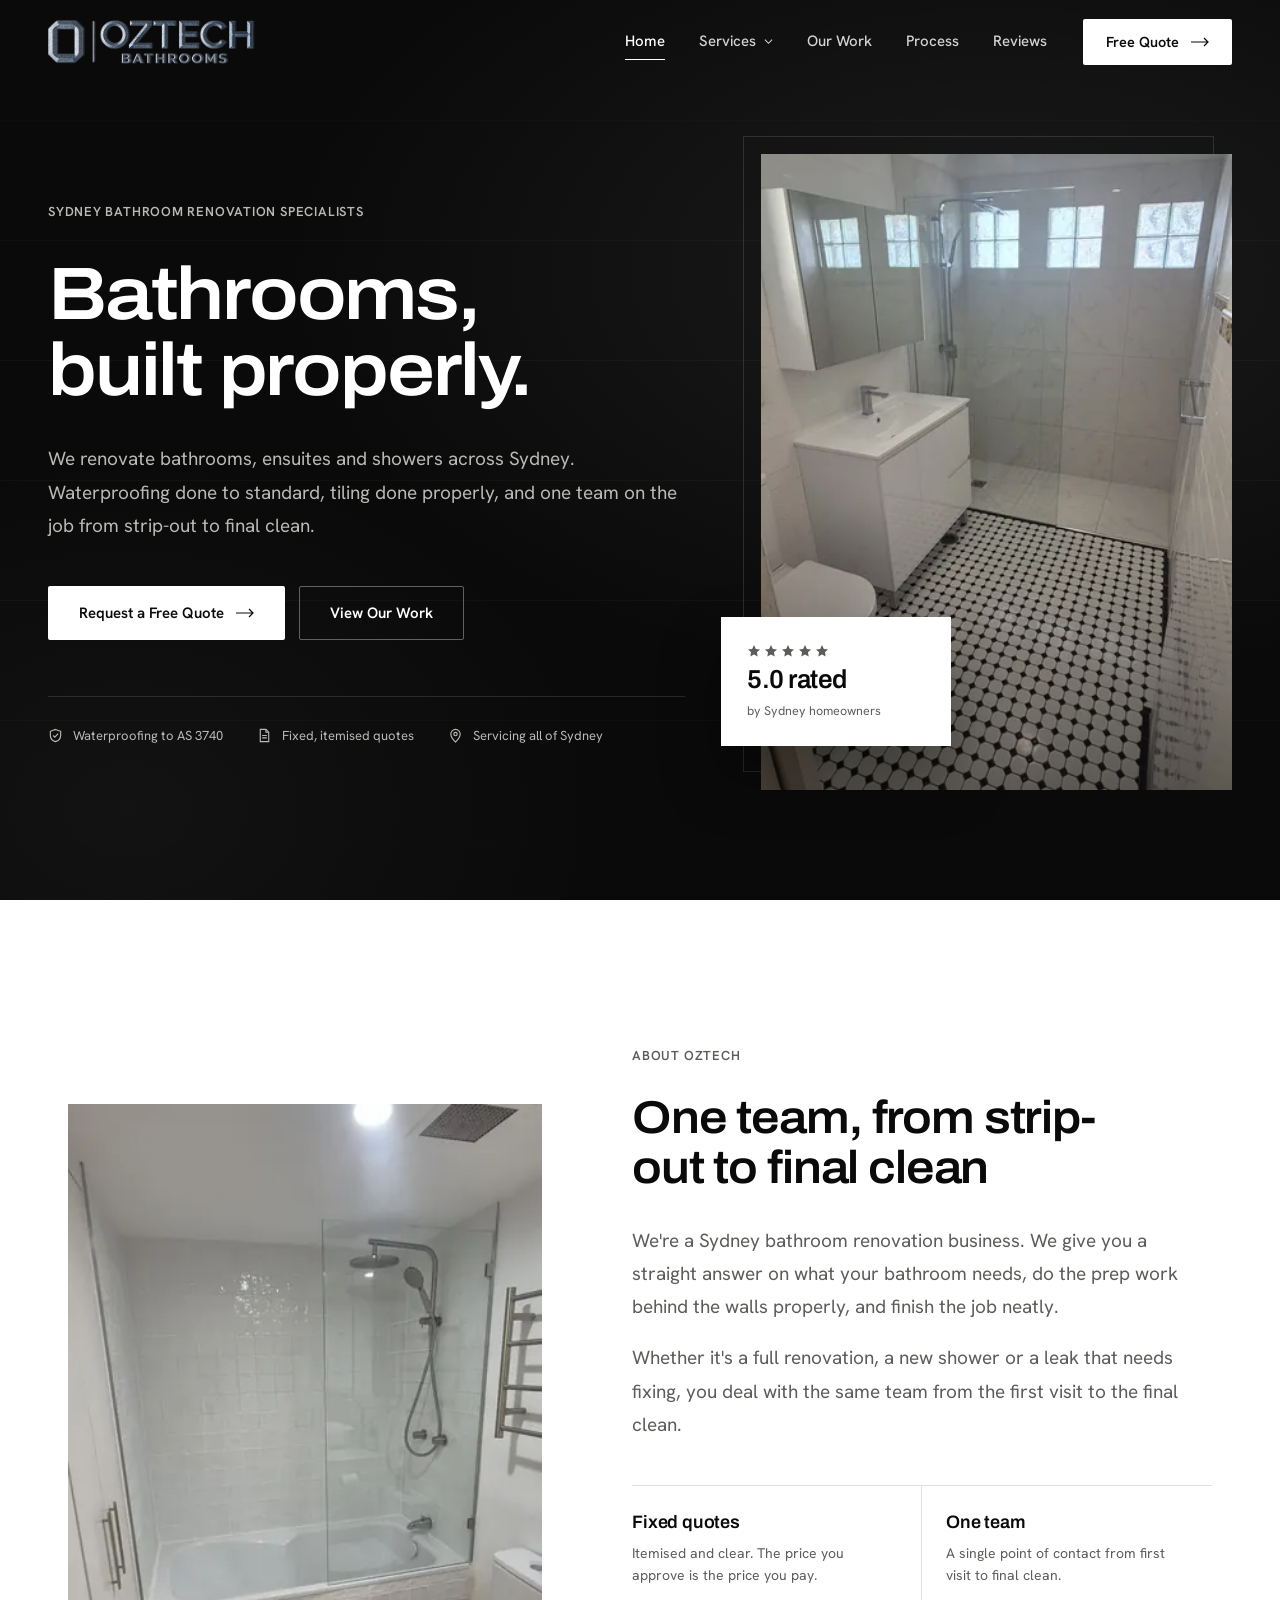
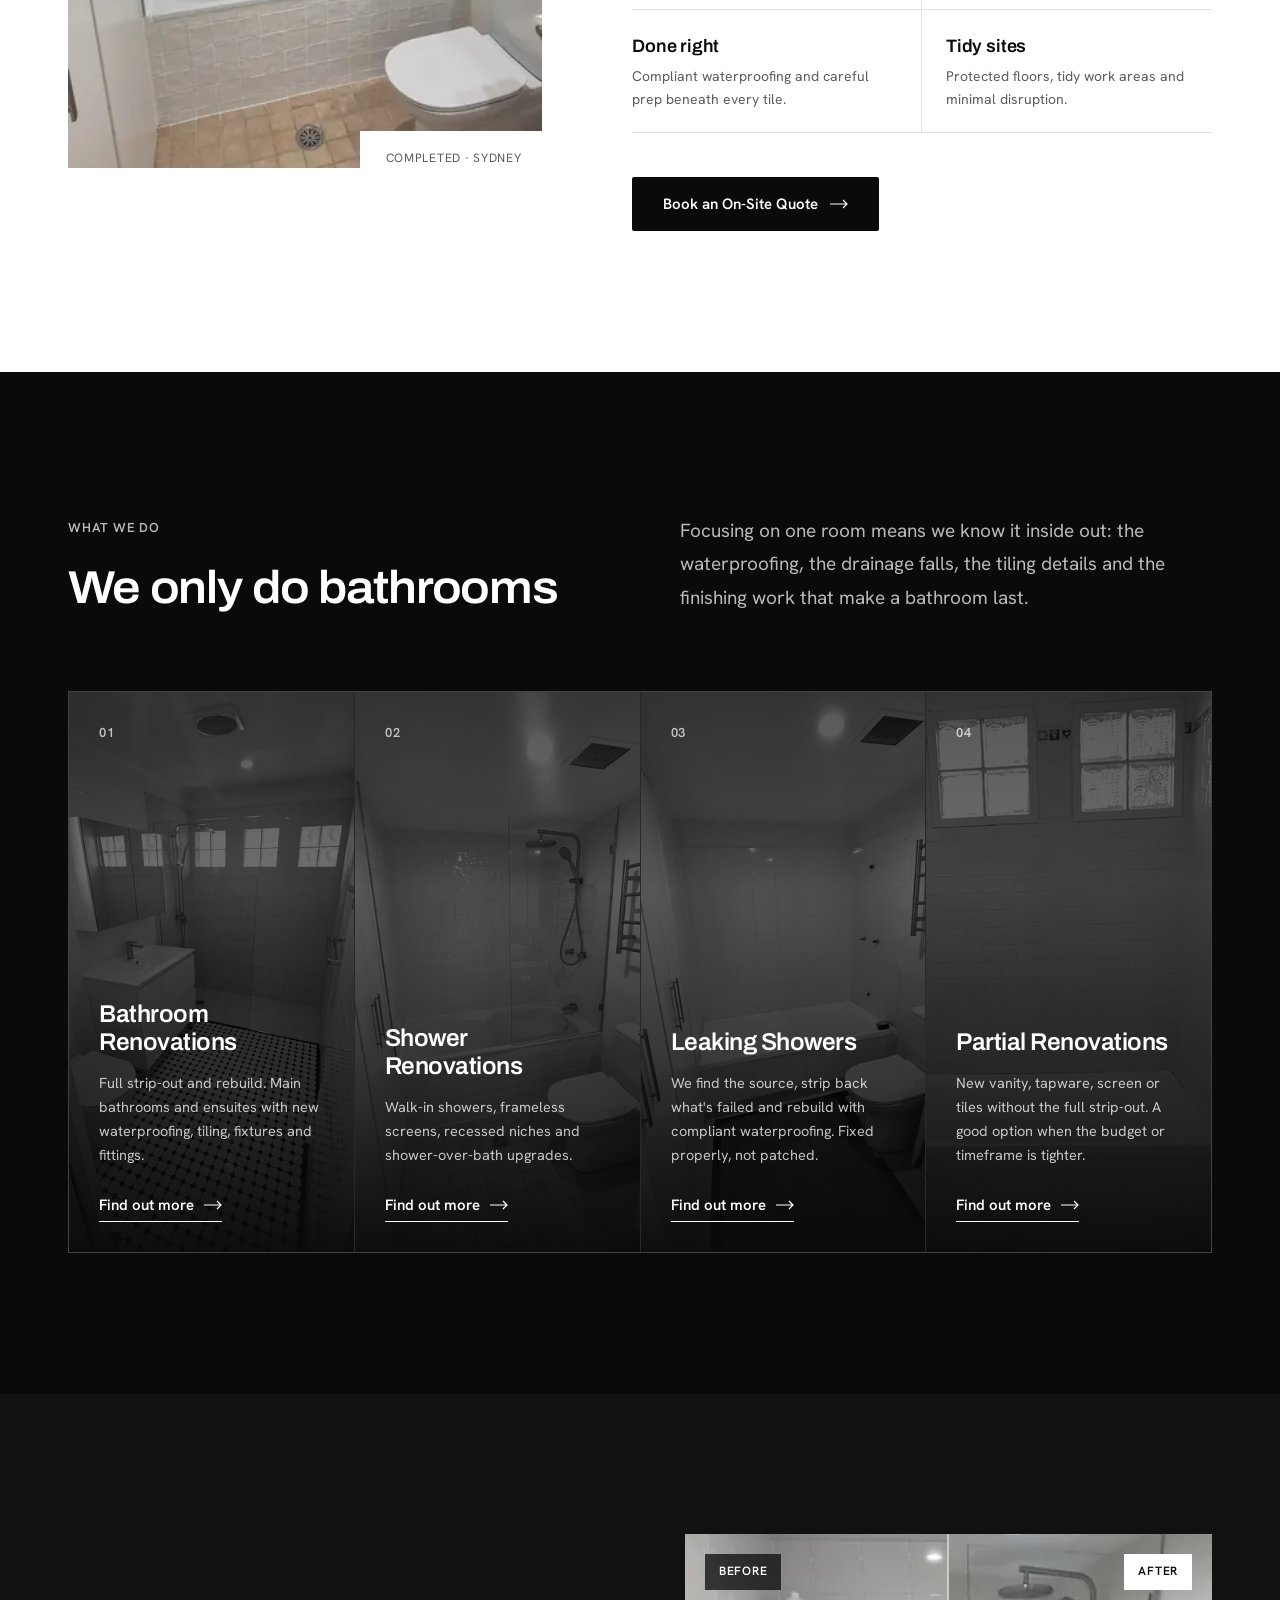
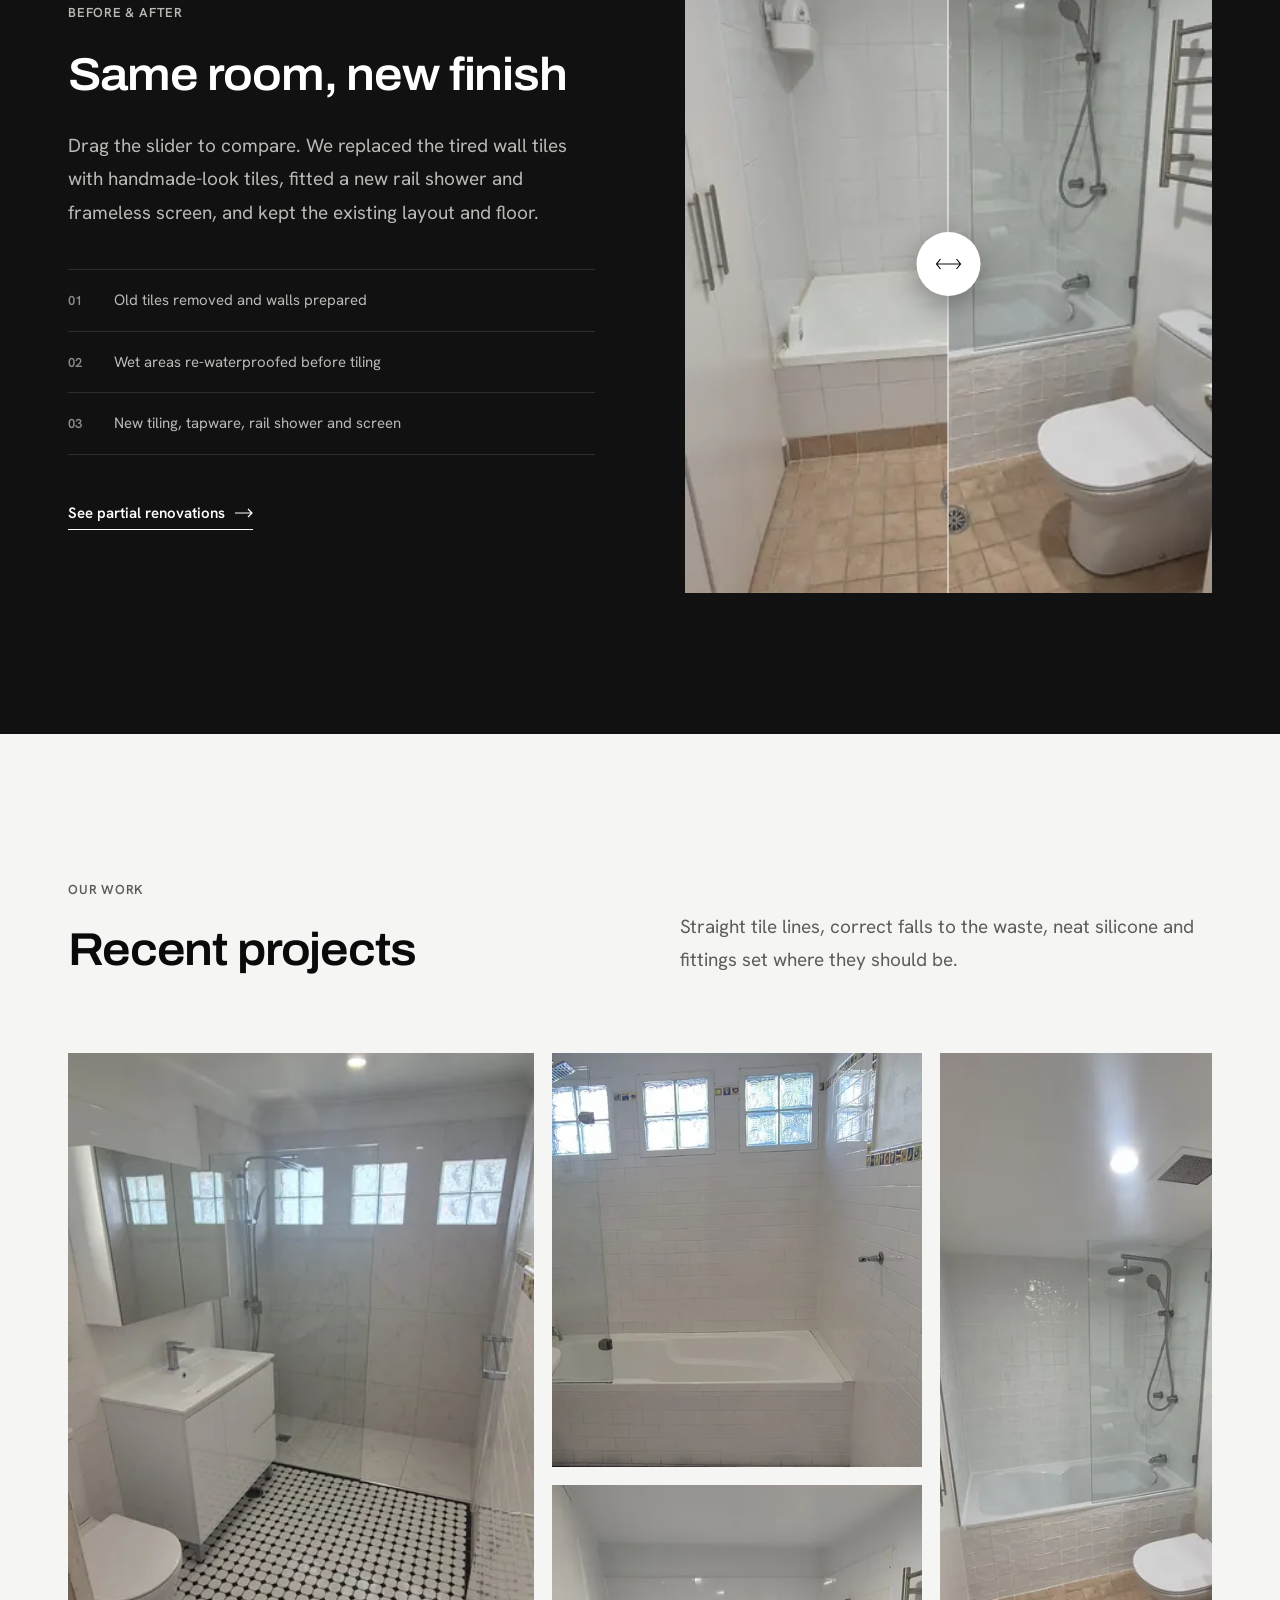
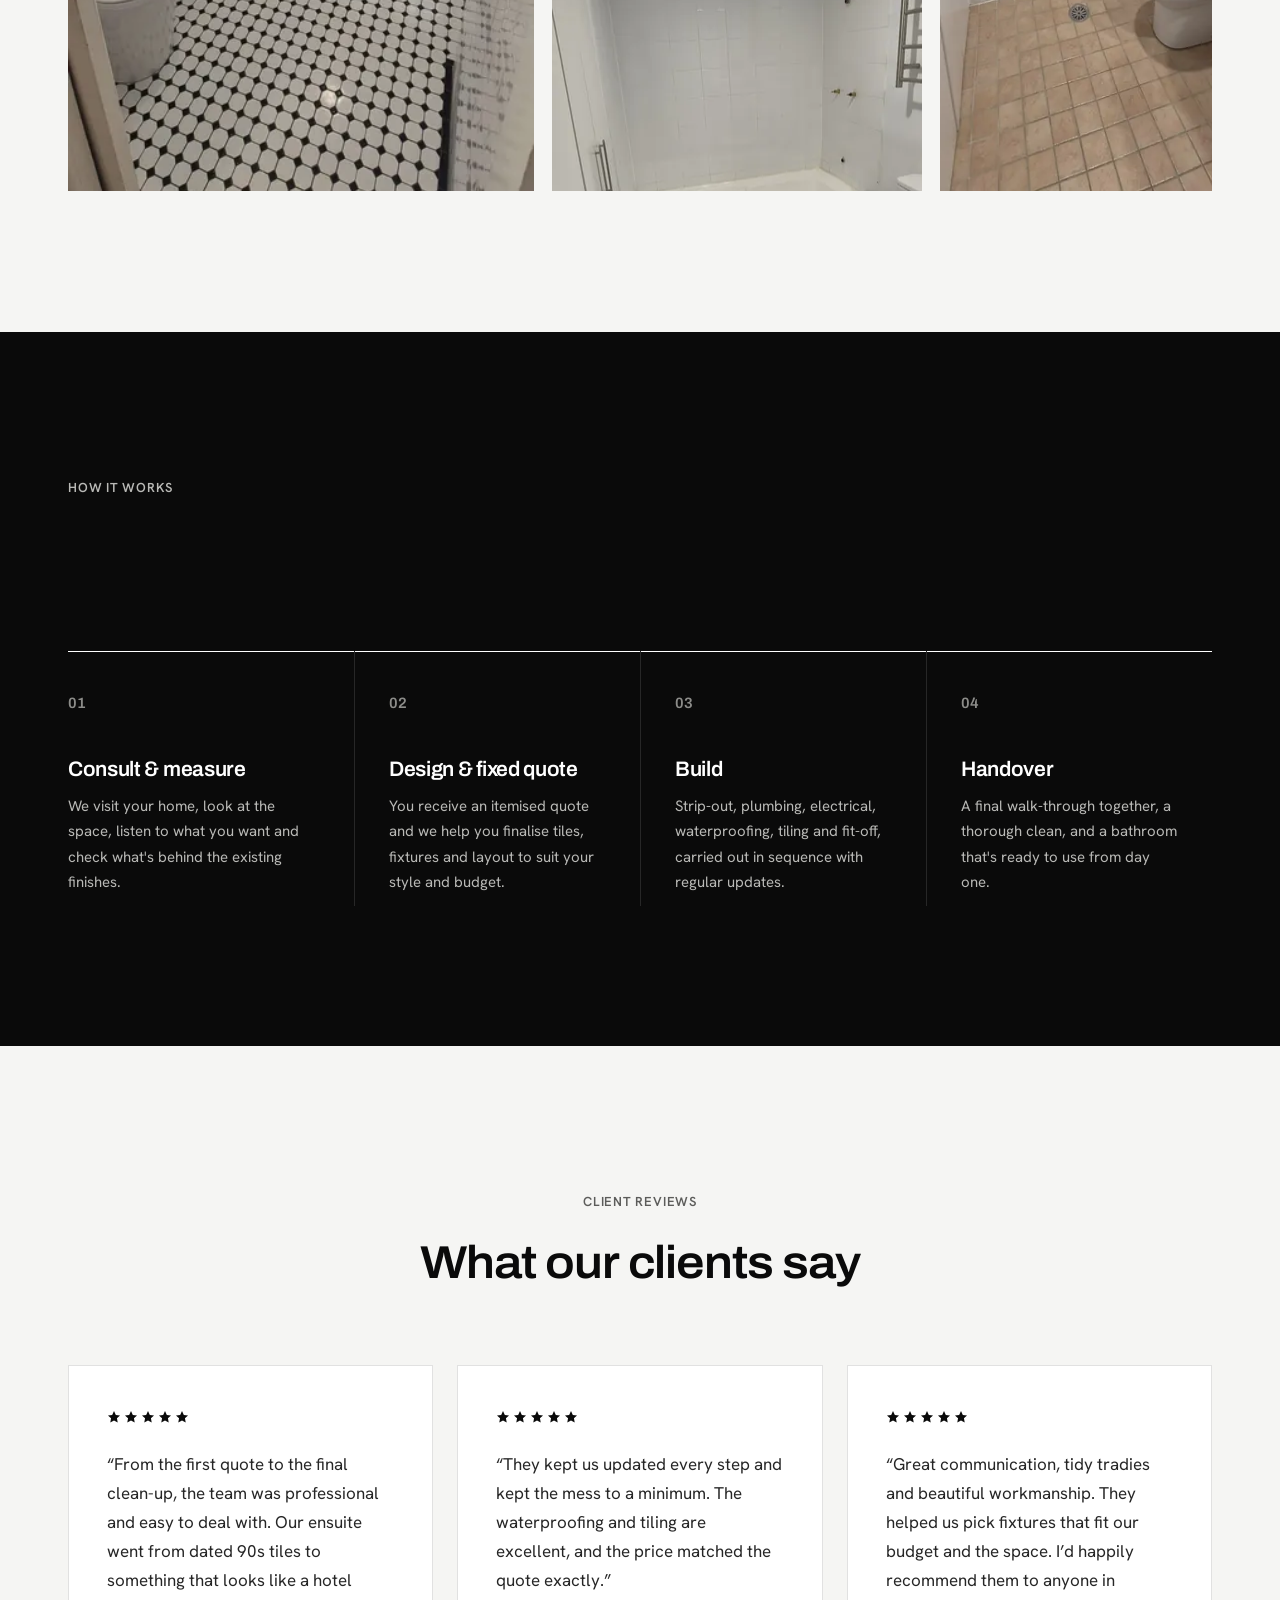
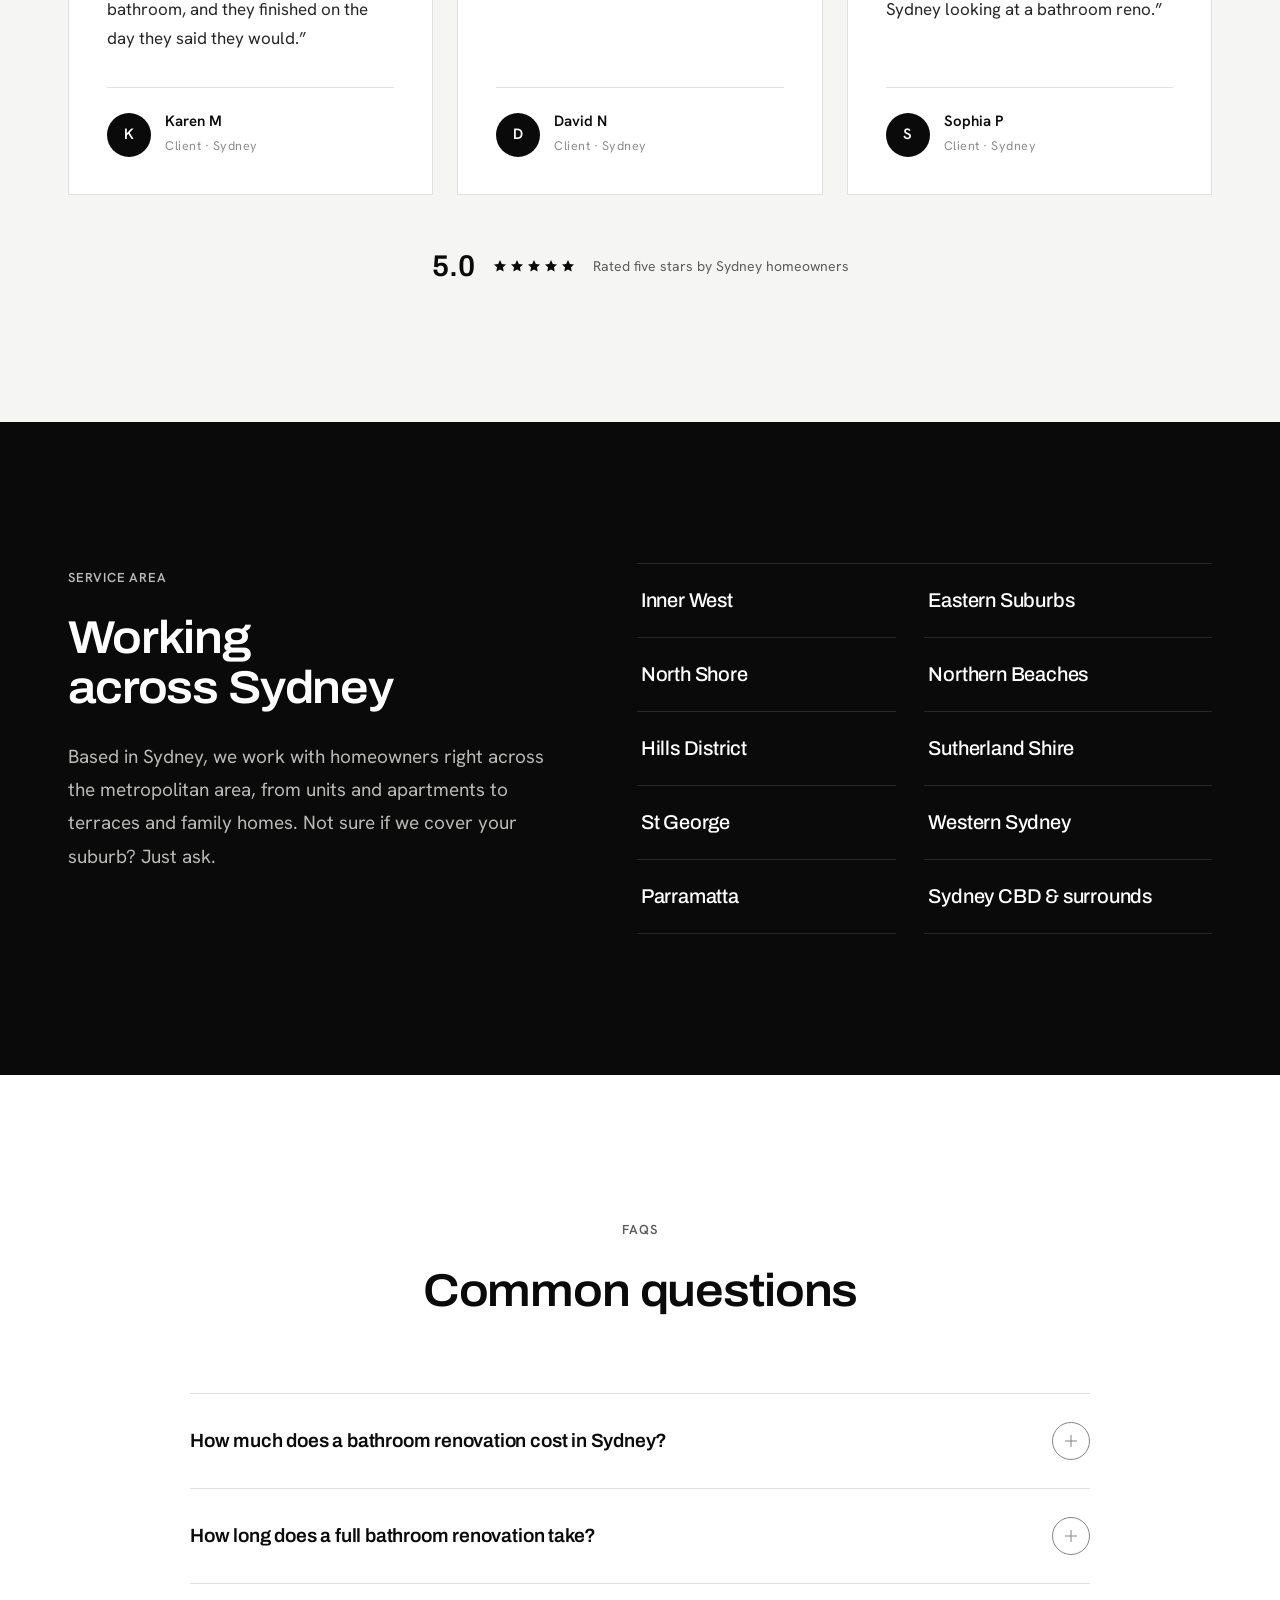
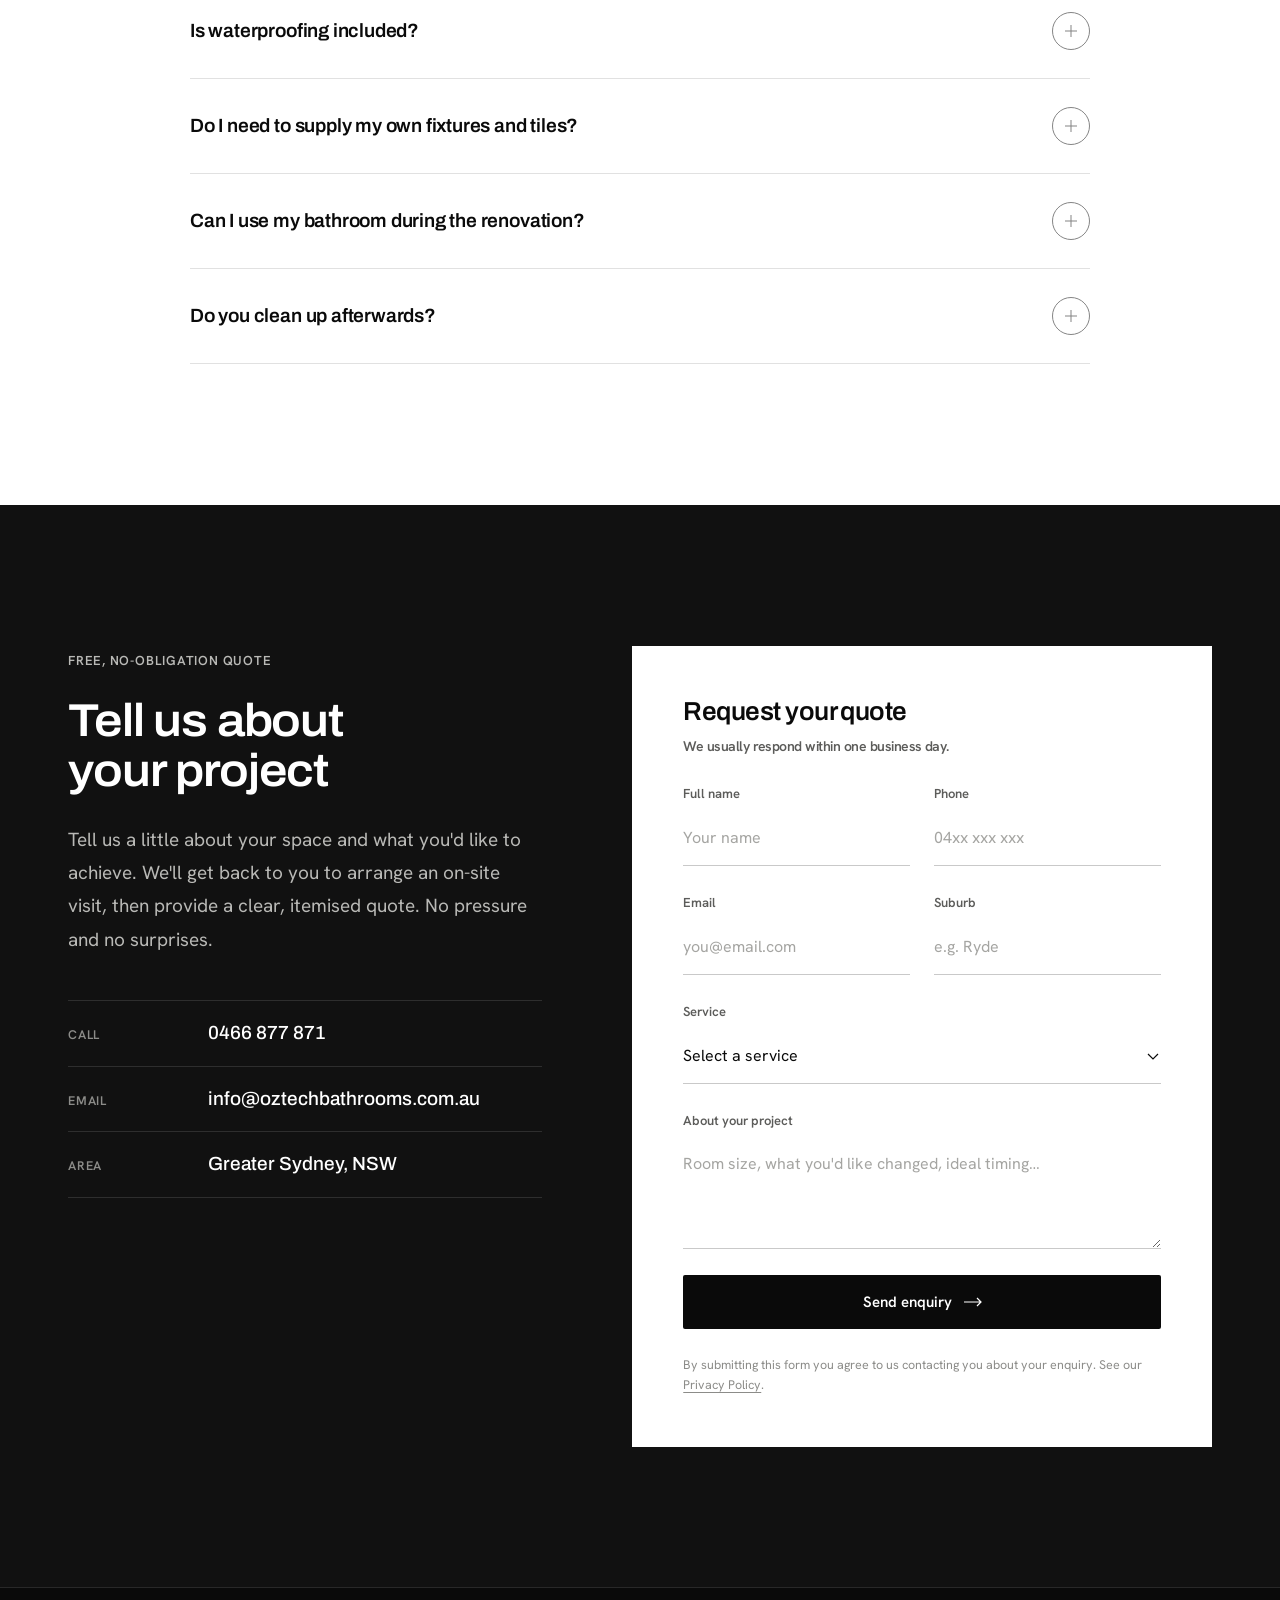
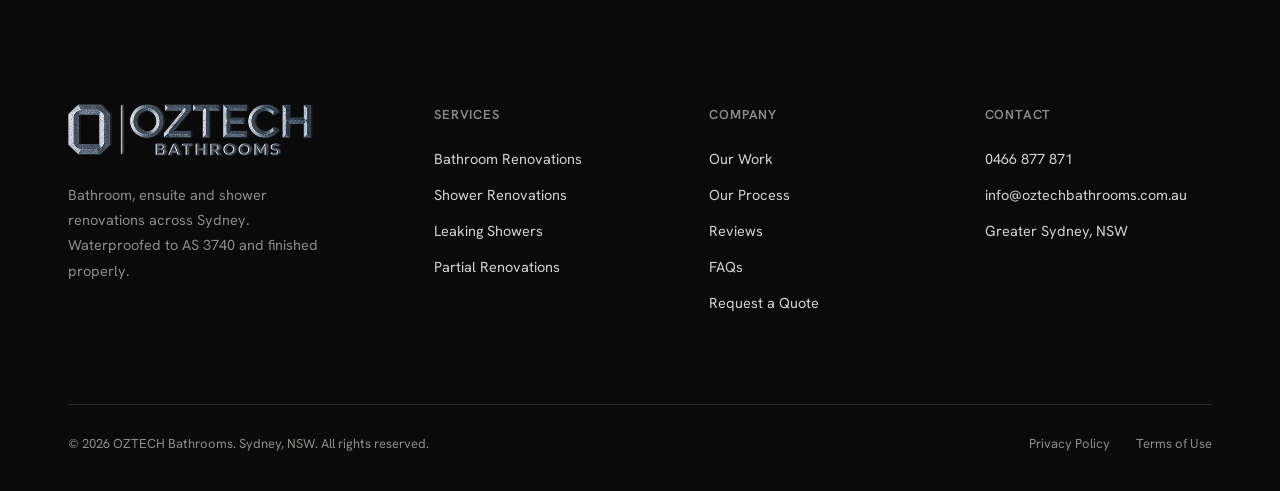
==== commit 9144dd8c: "Tighten website copy for an Australian trade business - Remove salesy filler (premium, luxurious, ex" ====
--- a/index.html
+++ b/index.html
@@ -4,12 +4,12 @@
 <meta charset="utf-8">
 <meta name="viewport" content="width=device-width, initial-scale=1, viewport-fit=cover">
 <title>OZTECH Bathrooms | Bathroom Renovations Sydney</title>
-<meta name="description" content="OZTECH Bathrooms: premium bathroom, ensuite and shower renovations in Sydney. Leaking shower repairs, waterproofing and partial renovations. Fixed, itemised quotes.">
+<meta name="description" content="OZTECH Bathrooms: bathroom, ensuite and shower renovations in Sydney. Leaking shower repairs, waterproofing and partial renovations. Fixed, itemised quotes.">
 <meta name="theme-color" content="#0a0a0a">
 <meta property="og:type" content="website">
 <meta property="og:site_name" content="OZTECH Bathrooms">
 <meta property="og:title" content="OZTECH Bathrooms | Bathroom Renovations Sydney">
-<meta property="og:description" content="OZTECH Bathrooms: premium bathroom, ensuite and shower renovations in Sydney. Leaking shower repairs, waterproofing and partial renovations. Fixed, itemised quotes.">
+<meta property="og:description" content="OZTECH Bathrooms: bathroom, ensuite and shower renovations in Sydney. Leaking shower repairs, waterproofing and partial renovations. Fixed, itemised quotes.">
 <meta property="og:image" content="assets/img/og-image.jpg">
 <meta property="og:locale" content="en_AU">
 <meta name="twitter:card" content="summary_large_image">
@@ -71,7 +71,7 @@
     <div class="hero__copy">
       <span class="eyebrow reveal">Sydney Bathroom Renovation Specialists</span>
       <h1 class="display reveal reveal-d1" id="hero-title">Bathrooms,<br>built properly.</h1>
-      <p class="lead reveal reveal-d2">OZTECH Bathrooms designs and builds bathroom, ensuite and shower renovations across Sydney, waterproofed right, finished beautifully and managed by one team from strip-out to final clean.</p>
+      <p class="lead reveal reveal-d2">We renovate bathrooms, ensuites and showers across Sydney. Waterproofing done to standard, tiling done properly, and one team on the job from strip-out to final clean.</p>
       <div class="hero__actions reveal reveal-d3">
         <a class="btn btn--light" href="get-a-quote.html">Request a Free Quote <svg class="arrow" viewBox="0 0 18 10" fill="none" stroke="currentColor" stroke-width="1.2" aria-hidden="true"><path d="M0 5h17M13 1l4 4-4 4"/></svg></a>
         <a class="btn btn--ghost" href="#work">View Our Work</a>
@@ -107,13 +107,13 @@
     <div class="intro__copy">
       <span class="eyebrow reveal">About OZTECH</span>
       <h2 class="h2 reveal reveal-d1" id="intro-title">One team, from strip-out to final clean</h2>
-      <p class="lead reveal reveal-d2">It's the room you start and finish every day in. We approach every renovation with the same care: honest advice at the start, meticulous preparation behind the walls, and precise finishing you can see and feel.</p>
-      <p class="lead reveal reveal-d2">Whether it's a complete ensuite transformation, a new walk-in shower or fixing a leak properly, you deal with one team that takes ownership of the whole job.</p>
+      <p class="lead reveal reveal-d2">We're a Sydney bathroom renovation business. We give you a straight answer on what your bathroom needs, do the prep work behind the walls properly, and finish the job neatly.</p>
+      <p class="lead reveal reveal-d2">Whether it's a full renovation, a new shower or a leak that needs fixing, you deal with the same team from the first visit to the final clean.</p>
       <ul class="intro__points reveal reveal-d3">
         <li><strong>Fixed quotes</strong><span>Itemised and clear. The price you approve is the price you pay.</span></li>
         <li><strong>One team</strong><span>A single point of contact from first visit to final clean.</span></li>
         <li><strong>Done right</strong><span>Compliant waterproofing and careful prep beneath every tile.</span></li>
-        <li><strong>Respectful sites</strong><span>Protected floors, tidy work areas and minimal disruption.</span></li>
+        <li><strong>Tidy sites</strong><span>Protected floors, tidy work areas and minimal disruption.</span></li>
       </ul>
       <a class="btn btn--dark reveal reveal-d4" href="get-a-quote.html">Book an On-Site Quote <svg class="arrow" viewBox="0 0 18 10" fill="none" stroke="currentColor" stroke-width="1.2" aria-hidden="true"><path d="M0 5h17M13 1l4 4-4 4"/></svg></a>
     </div>
@@ -128,7 +128,7 @@
         <span class="eyebrow reveal">What we do</span>
         <h2 class="h2 reveal reveal-d1" id="services-title">We only do bathrooms</h2>
       </div>
-      <p class="lead reveal reveal-d2">Focusing on one room means we know it inside out: the waterproofing, the drainage falls, the tiling details and the finishes that make a bathroom feel high-end.</p>
+      <p class="lead reveal reveal-d2">Focusing on one room means we know it inside out: the waterproofing, the drainage falls, the tiling details and the finishing work that make a bathroom last.</p>
     </div>
     <div class="services">
       <article class="service-card reveal reveal-d1">
@@ -136,8 +136,8 @@
         <span class="service-card__num">01</span>
         <div class="service-card__body">
           <h3>Bathroom Renovations</h3>
-          <p>Full strip-out to final polish. Main bathrooms and ensuites rebuilt with new waterproofing, tiling, fixtures and finishes.</p>
-          <a class="text-link" href="bathroom-renovations.html">Explore <svg class="arrow" viewBox="0 0 18 10" fill="none" stroke="currentColor" stroke-width="1.2" aria-hidden="true"><path d="M0 5h17M13 1l4 4-4 4"/></svg></a>
+          <p>Full strip-out and rebuild. Main bathrooms and ensuites with new waterproofing, tiling, fixtures and fittings.</p>
+          <a class="text-link" href="bathroom-renovations.html">Find out more <svg class="arrow" viewBox="0 0 18 10" fill="none" stroke="currentColor" stroke-width="1.2" aria-hidden="true"><path d="M0 5h17M13 1l4 4-4 4"/></svg></a>
         </div>
         <a class="cover" href="bathroom-renovations.html" aria-label="Bathroom Renovations" tabindex="-1"></a>
       </article><article class="service-card reveal reveal-d2">
@@ -145,8 +145,8 @@
         <span class="service-card__num">02</span>
         <div class="service-card__body">
           <h3>Shower Renovations</h3>
-          <p>Walk-in showers, frameless screens, recessed niches and shower-over-bath upgrades that change how the room feels.</p>
-          <a class="text-link" href="shower-renovations.html">Explore <svg class="arrow" viewBox="0 0 18 10" fill="none" stroke="currentColor" stroke-width="1.2" aria-hidden="true"><path d="M0 5h17M13 1l4 4-4 4"/></svg></a>
+          <p>Walk-in showers, frameless screens, recessed niches and shower-over-bath upgrades.</p>
+          <a class="text-link" href="shower-renovations.html">Find out more <svg class="arrow" viewBox="0 0 18 10" fill="none" stroke="currentColor" stroke-width="1.2" aria-hidden="true"><path d="M0 5h17M13 1l4 4-4 4"/></svg></a>
         </div>
         <a class="cover" href="shower-renovations.html" aria-label="Shower Renovations" tabindex="-1"></a>
       </article><article class="service-card reveal reveal-d3">
@@ -154,8 +154,8 @@
         <span class="service-card__num">03</span>
         <div class="service-card__body">
           <h3>Leaking Showers</h3>
-          <p>We find the source, strip back what's failed and rebuild with compliant waterproofing, fixed properly, not patched.</p>
-          <a class="text-link" href="leaking-showers.html">Explore <svg class="arrow" viewBox="0 0 18 10" fill="none" stroke="currentColor" stroke-width="1.2" aria-hidden="true"><path d="M0 5h17M13 1l4 4-4 4"/></svg></a>
+          <p>We find the source, strip back what's failed and rebuild with compliant waterproofing. Fixed properly, not patched.</p>
+          <a class="text-link" href="leaking-showers.html">Find out more <svg class="arrow" viewBox="0 0 18 10" fill="none" stroke="currentColor" stroke-width="1.2" aria-hidden="true"><path d="M0 5h17M13 1l4 4-4 4"/></svg></a>
         </div>
         <a class="cover" href="leaking-showers.html" aria-label="Leaking Showers" tabindex="-1"></a>
       </article><article class="service-card reveal reveal-d4">
@@ -163,8 +163,8 @@
         <span class="service-card__num">04</span>
         <div class="service-card__body">
           <h3>Partial Renovations</h3>
-          <p>New vanity, tapware, screen or tiles without the full strip-out. A considered refresh on a tighter budget or timeline.</p>
-          <a class="text-link" href="partial-renovations.html">Explore <svg class="arrow" viewBox="0 0 18 10" fill="none" stroke="currentColor" stroke-width="1.2" aria-hidden="true"><path d="M0 5h17M13 1l4 4-4 4"/></svg></a>
+          <p>New vanity, tapware, screen or tiles without the full strip-out. A good option when the budget or timeframe is tighter.</p>
+          <a class="text-link" href="partial-renovations.html">Find out more <svg class="arrow" viewBox="0 0 18 10" fill="none" stroke="currentColor" stroke-width="1.2" aria-hidden="true"><path d="M0 5h17M13 1l4 4-4 4"/></svg></a>
         </div>
         <a class="cover" href="partial-renovations.html" aria-label="Partial Renovations" tabindex="-1"></a>
       </article>
@@ -178,7 +178,7 @@
     <div class="ba__copy">
       <span class="eyebrow reveal">Before &amp; after</span>
       <h2 class="h2 reveal reveal-d1" id="ba-title">Same room, new finish</h2>
-      <p class="lead reveal reveal-d2">Drag the slider to see the difference. Tired tiles and worn grout replaced with crisp, handmade-look tiling, a new rail shower and a frameless screen, the layout stays, the feel is completely new.</p>
+      <p class="lead reveal reveal-d2">Drag the slider to compare. We replaced the tired wall tiles with handmade-look tiles, fitted a new rail shower and frameless screen, and kept the existing layout and floor.</p>
       <ul class="ba__list reveal reveal-d3">
         <li><b>01</b>Old tiles removed and walls prepared</li>
         <li><b>02</b>Wet areas re-waterproofed before tiling</li>
@@ -205,7 +205,7 @@
         <span class="eyebrow reveal">Our work</span>
         <h2 class="h2 reveal reveal-d1" id="gallery-title">Recent projects</h2>
       </div>
-      <p class="lead reveal reveal-d2">Crisp tile lines, accurate falls to the waste, clean silicone and hardware set exactly where it should be. It's the detail you notice every day.</p>
+      <p class="lead reveal reveal-d2">Straight tile lines, correct falls to the waste, neat silicone and fittings set where they should be.</p>
     </div>
     <div class="gallery">
       <figure class="g-1 reveal"><img src="assets/img/14377-1600.webp" srcset="assets/img/14377-800.webp 800w, assets/img/14377-1600.webp 1600w" sizes="(max-width: 720px) 50vw, 40vw" alt="Walk-in shower with frameless glass, marble-look tiles and octagon mosaic floor" width="924" height="2000" loading="lazy" decoding="async"><figcaption><span>Full renovation</span>Walk-in shower &amp; octagon mosaic floor</figcaption></figure>
@@ -224,7 +224,7 @@
         <span class="eyebrow reveal">How it works</span>
         <h2 class="h2 reveal reveal-d1" id="process-title">Four steps, no surprises</h2>
       </div>
-      <p class="lead reveal reveal-d2">No guesswork, no chasing tradespeople. You'll know what's happening, when it's happening and what it costs.</p>
+      <p class="lead reveal reveal-d2">No guesswork and no chasing tradies. You'll know what's happening, when it's happening and what it costs.</p>
     </div>
     <div class="process"><div class="step"><h3>Consult &amp; measure</h3><p>We visit your home, look at the space, listen to what you want and check what's behind the existing finishes.</p></div><div class="step"><h3>Design &amp; fixed quote</h3><p>You receive an itemised quote and we help you finalise tiles, fixtures and layout to suit your style and budget.</p></div><div class="step"><h3>Build</h3><p>Strip-out, plumbing, electrical, waterproofing, tiling and fit-off, carried out in sequence with regular updates.</p></div><div class="step"><h3>Handover</h3><p>A final walk-through together, a thorough clean, and a bathroom that's ready to use from day one.</p></div></div>
   </div>
@@ -271,7 +271,7 @@
     <div>
       <span class="eyebrow reveal">Service area</span>
       <h2 class="h2 reveal reveal-d1" id="areas-title">Working across Sydney</h2>
-      <p class="lead reveal reveal-d2">Based in Sydney, we work with homeowners right across the metropolitan area, from apartments and terraces to family homes. Not sure if we cover your suburb? Just ask.</p>
+      <p class="lead reveal reveal-d2">Based in Sydney, we work with homeowners right across the metropolitan area, from units and apartments to terraces and family homes. Not sure if we cover your suburb? Just ask.</p>
     </div>
     <ul class="area-list reveal reveal-d2"><li>Inner West</li><li>Eastern Suburbs</li><li>North Shore</li><li>Northern Beaches</li><li>Hills District</li><li>Sutherland Shire</li><li>St George</li><li>Western Sydney</li><li>Parramatta</li><li>Sydney CBD &amp; surrounds</li></ul>
   </div>
@@ -288,7 +288,7 @@
     </div>
     <div class="faq">
 <details class="reveal"><summary>How much does a bathroom renovation cost in Sydney?<i aria-hidden="true"></i></summary><div class="faq__a"><p>Every bathroom is different. The size of the room, the condition behind the tiles, plumbing changes and the fixtures you choose all affect the price. That's why we quote after seeing the space in person.</p><p>After an on-site visit you'll receive a fixed, itemised quote so you know exactly what's included before any work begins.</p></div></details>
-<details class="reveal"><summary>How long does a full bathroom renovation take?<i aria-hidden="true"></i></summary><div class="faq__a"><p>Timeframes depend on scope, but we give you a realistic schedule up front and keep you updated at every stage. Waterproofing needs proper curing time, and we never rush it, it's the part of a bathroom you can't see but rely on most.</p></div></details>
+<details class="reveal"><summary>How long does a full bathroom renovation take?<i aria-hidden="true"></i></summary><div class="faq__a"><p>Timeframes depend on scope, but we give you a realistic schedule up front and keep you updated at every stage. Waterproofing needs proper curing time, and we never rush it. It's the part of a bathroom you can't see but rely on most.</p></div></details>
 <details class="reveal"><summary>Is waterproofing included?<i aria-hidden="true"></i></summary><div class="faq__a"><p>Yes. Waterproofing is included in every renovation that involves wet areas, and is carried out in line with Australian Standard AS 3740 for wet-area waterproofing.</p></div></details>
 <details class="reveal"><summary>Do I need to supply my own fixtures and tiles?<i aria-hidden="true"></i></summary><div class="faq__a"><p>You can, but you don't have to. We're happy to help you choose tiles, tapware, vanities and screens that suit your space, style and budget, or work with selections you've already made.</p></div></details>
 <details class="reveal"><summary>Can I use my bathroom during the renovation?<i aria-hidden="true"></i></summary><div class="faq__a"><p>For a full renovation the room will be out of action while we work. If it's your only bathroom, talk to us during the quote and we'll plan the schedule to keep the disruption as short as possible.</p></div></details>
@@ -333,7 +333,7 @@
     <div class="footer-top">
       <div class="footer-brand">
         <img src="assets/img/oztech-logo-480.png" alt="OZTECH Bathrooms" width="480" height="102" loading="lazy" data-biz-img="logo">
-        <p>Bathroom, ensuite and shower renovations for Sydney homes, designed with care, waterproofed properly and finished to a standard you'll notice every day.</p>
+        <p>Bathroom, ensuite and shower renovations across Sydney. Waterproofed to AS 3740 and finished properly.</p>
         <div class="footer-social" data-biz-social hidden>
           <a href="#" data-biz-link="facebook" data-biz-wrap hidden aria-label="Facebook" target="_blank" rel="noopener"><svg viewBox="0 0 16 16" fill="none" stroke="currentColor" stroke-width="1.2" aria-hidden="true"><path d="M9.5 15V9h2l.4-2.4H9.5V5.2c0-.7.3-1.2 1.3-1.2H12V1.9a14 14 0 00-1.8-.1C8.4 1.8 7.2 2.9 7.2 4.9v1.7H5.2V9h2v6"/></svg></a>
           <a href="#" data-biz-link="instagram" data-biz-wrap hidden aria-label="Instagram" target="_blank" rel="noopener"><svg viewBox="0 0 16 16" fill="none" stroke="currentColor" stroke-width="1.2" aria-hidden="true"><rect x="1.8" y="1.8" width="12.4" height="12.4" rx="3.5"/><circle cx="8" cy="8" r="2.9"/><circle cx="11.9" cy="4.1" r=".5" fill="currentColor"/></svg></a>
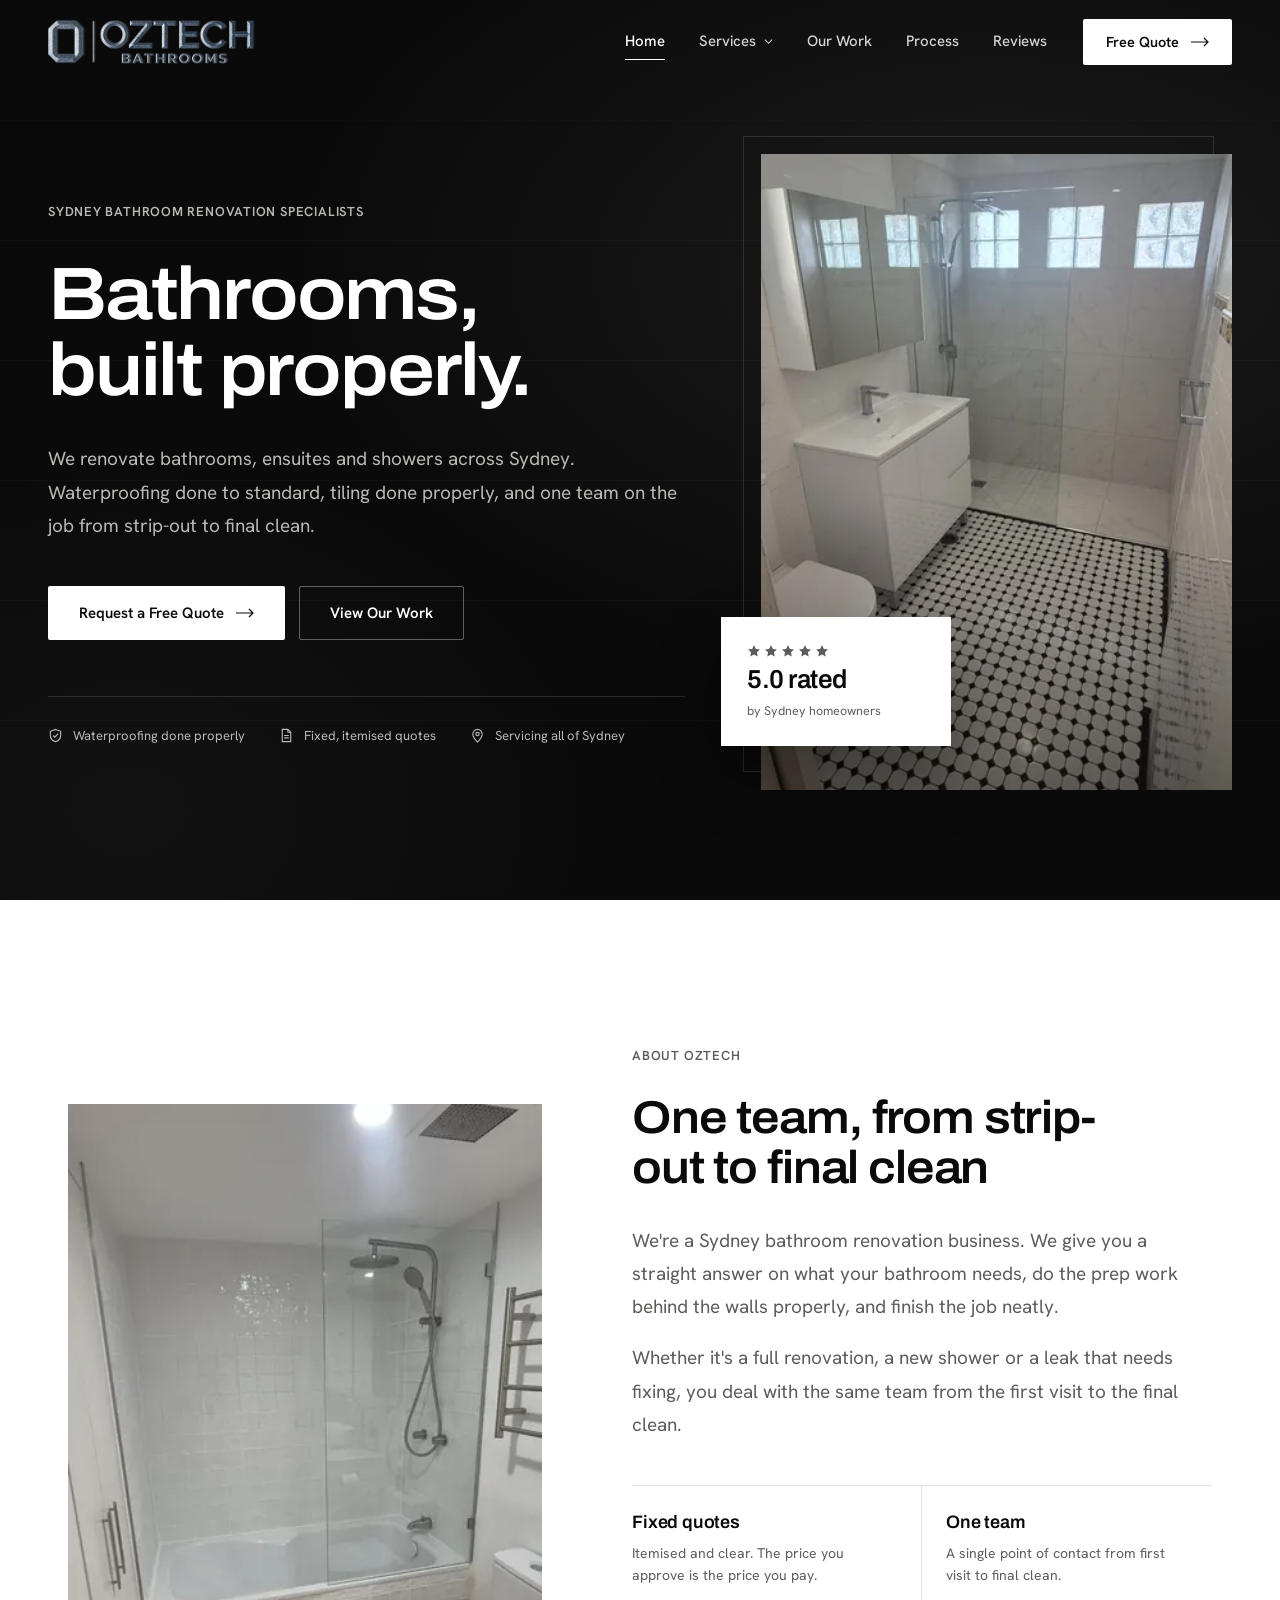
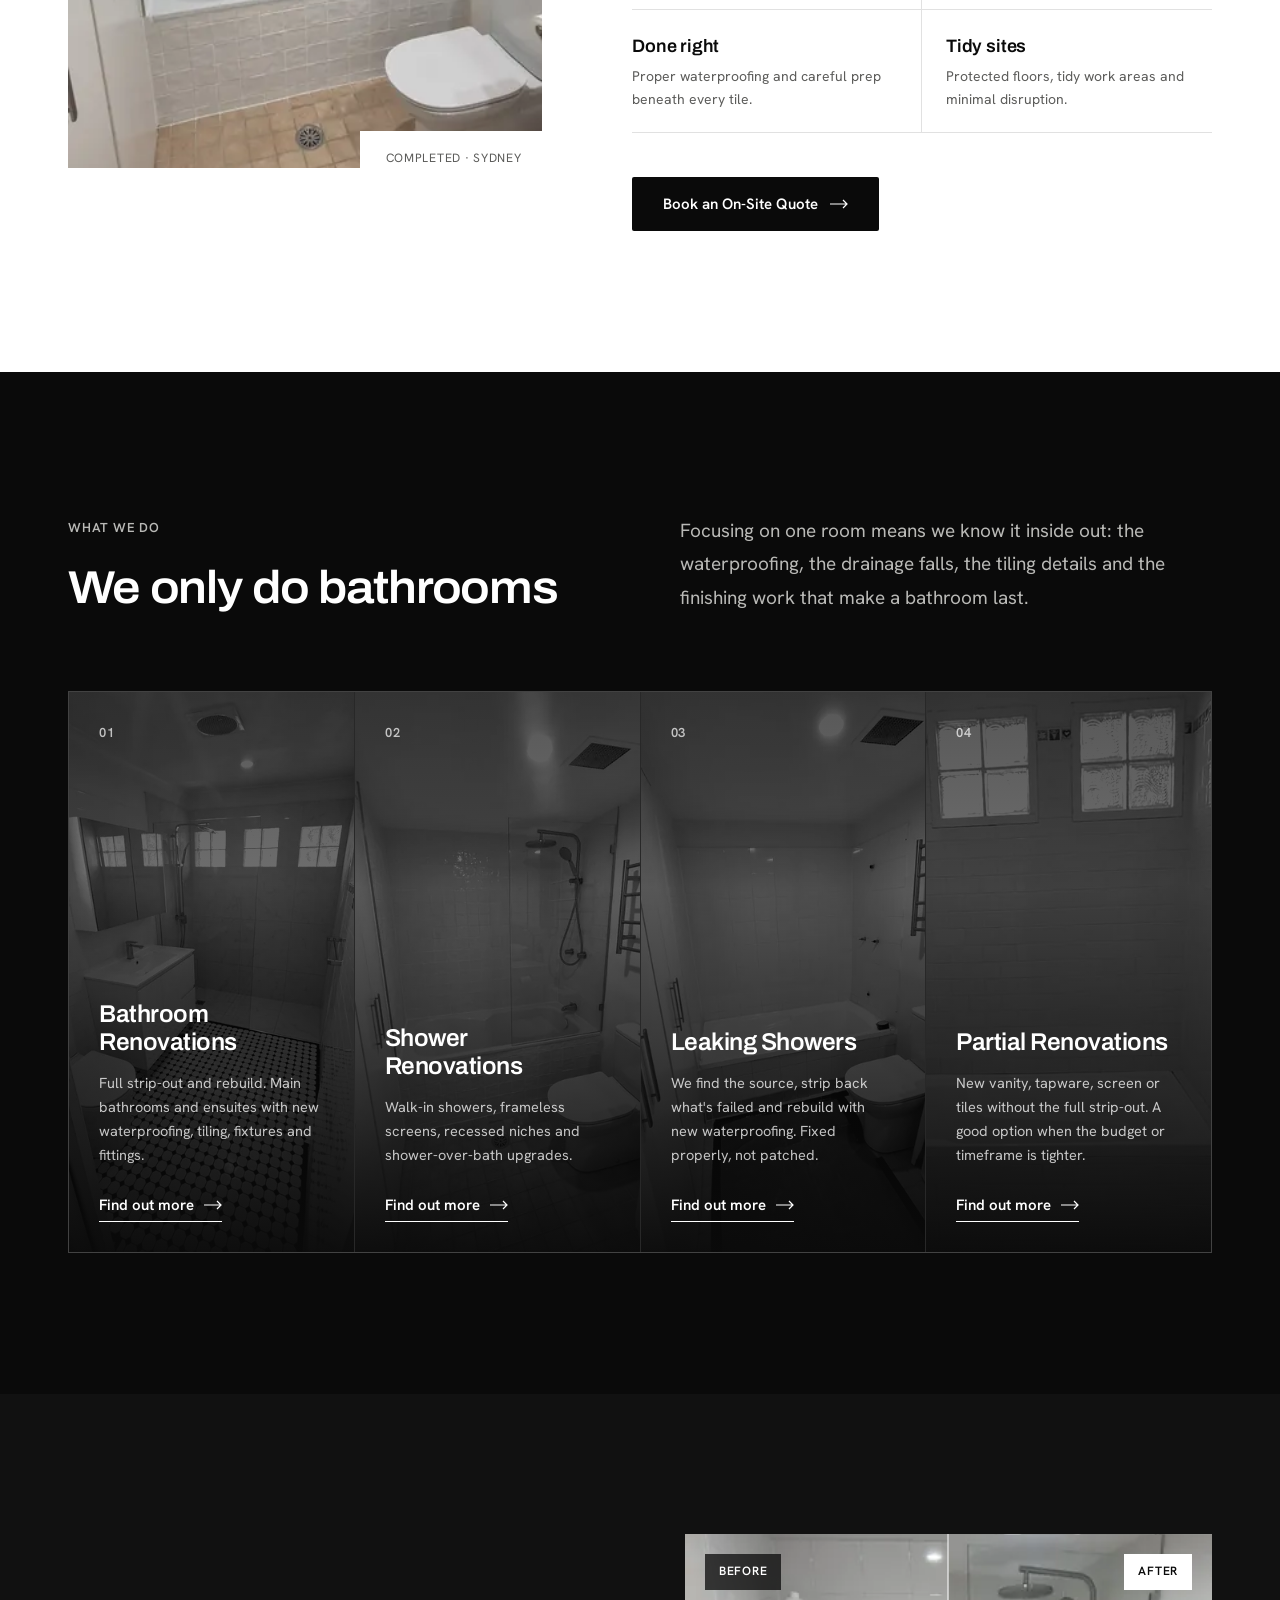
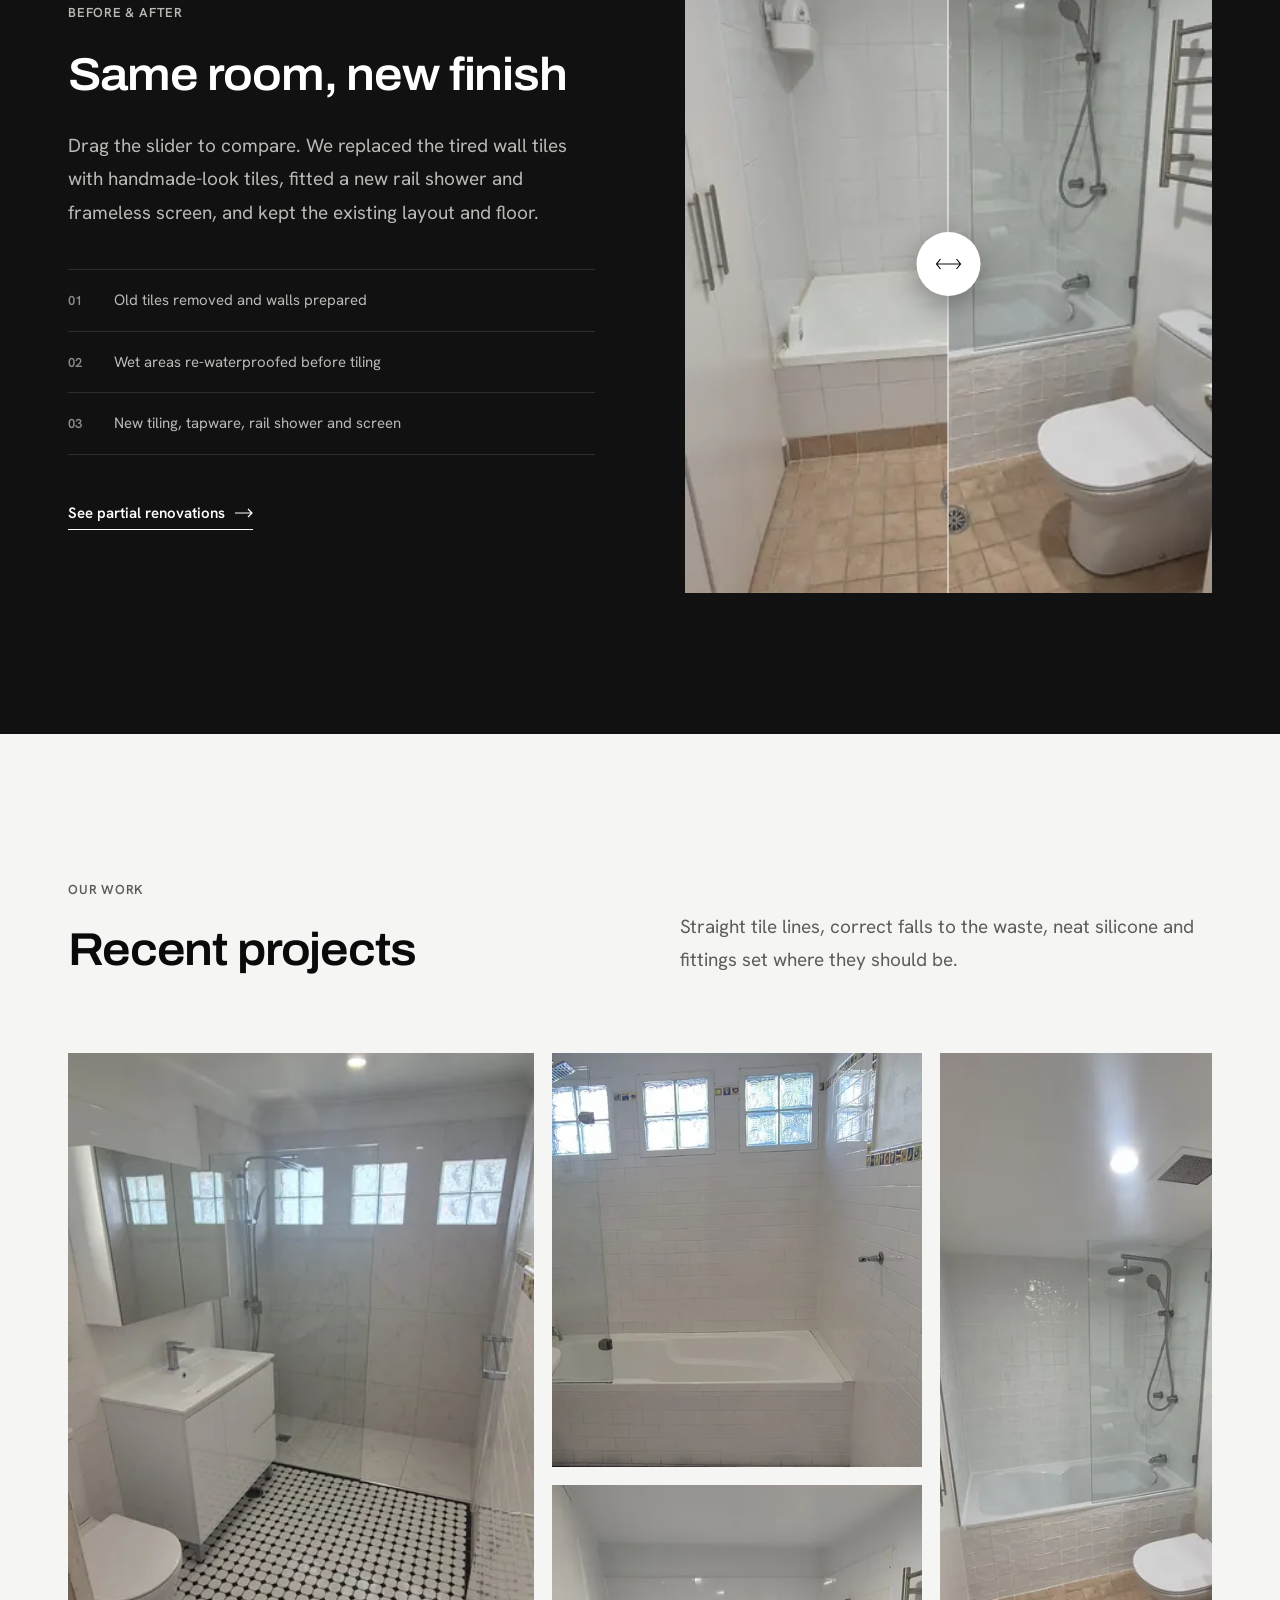
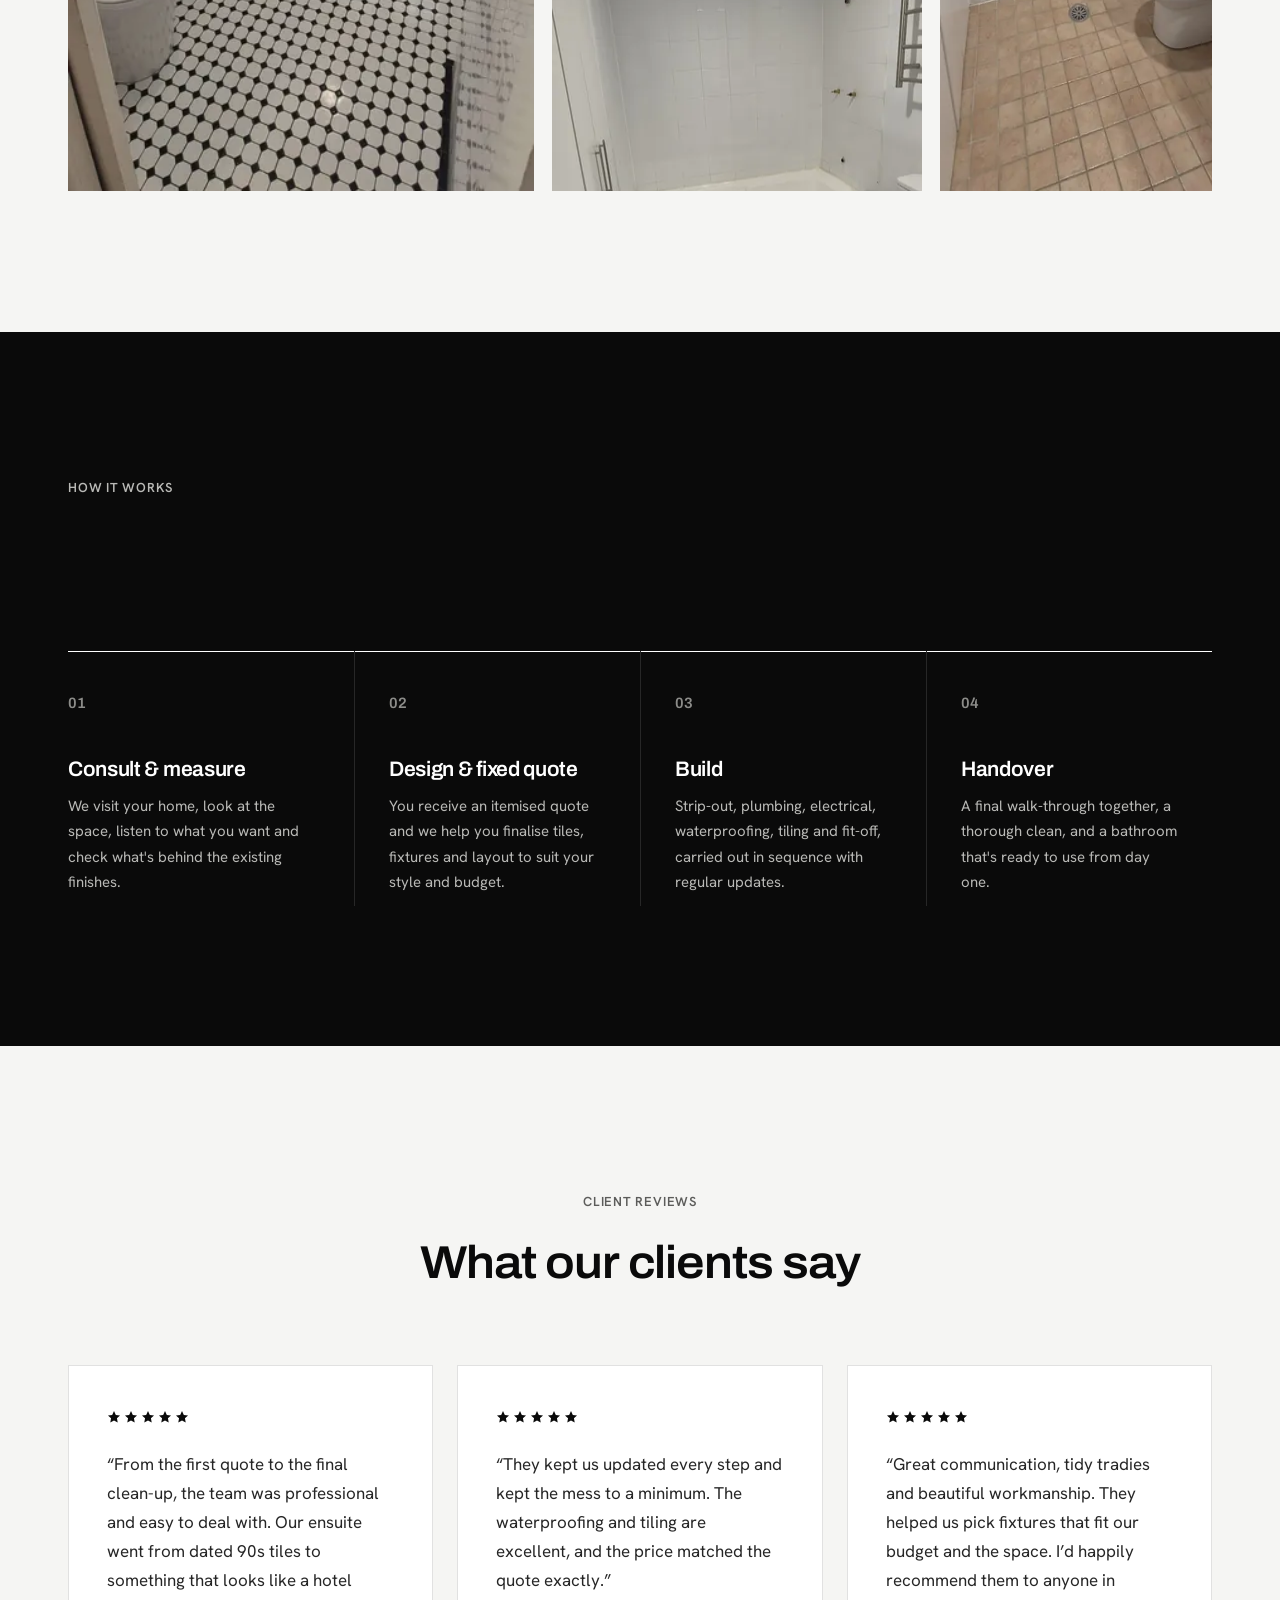
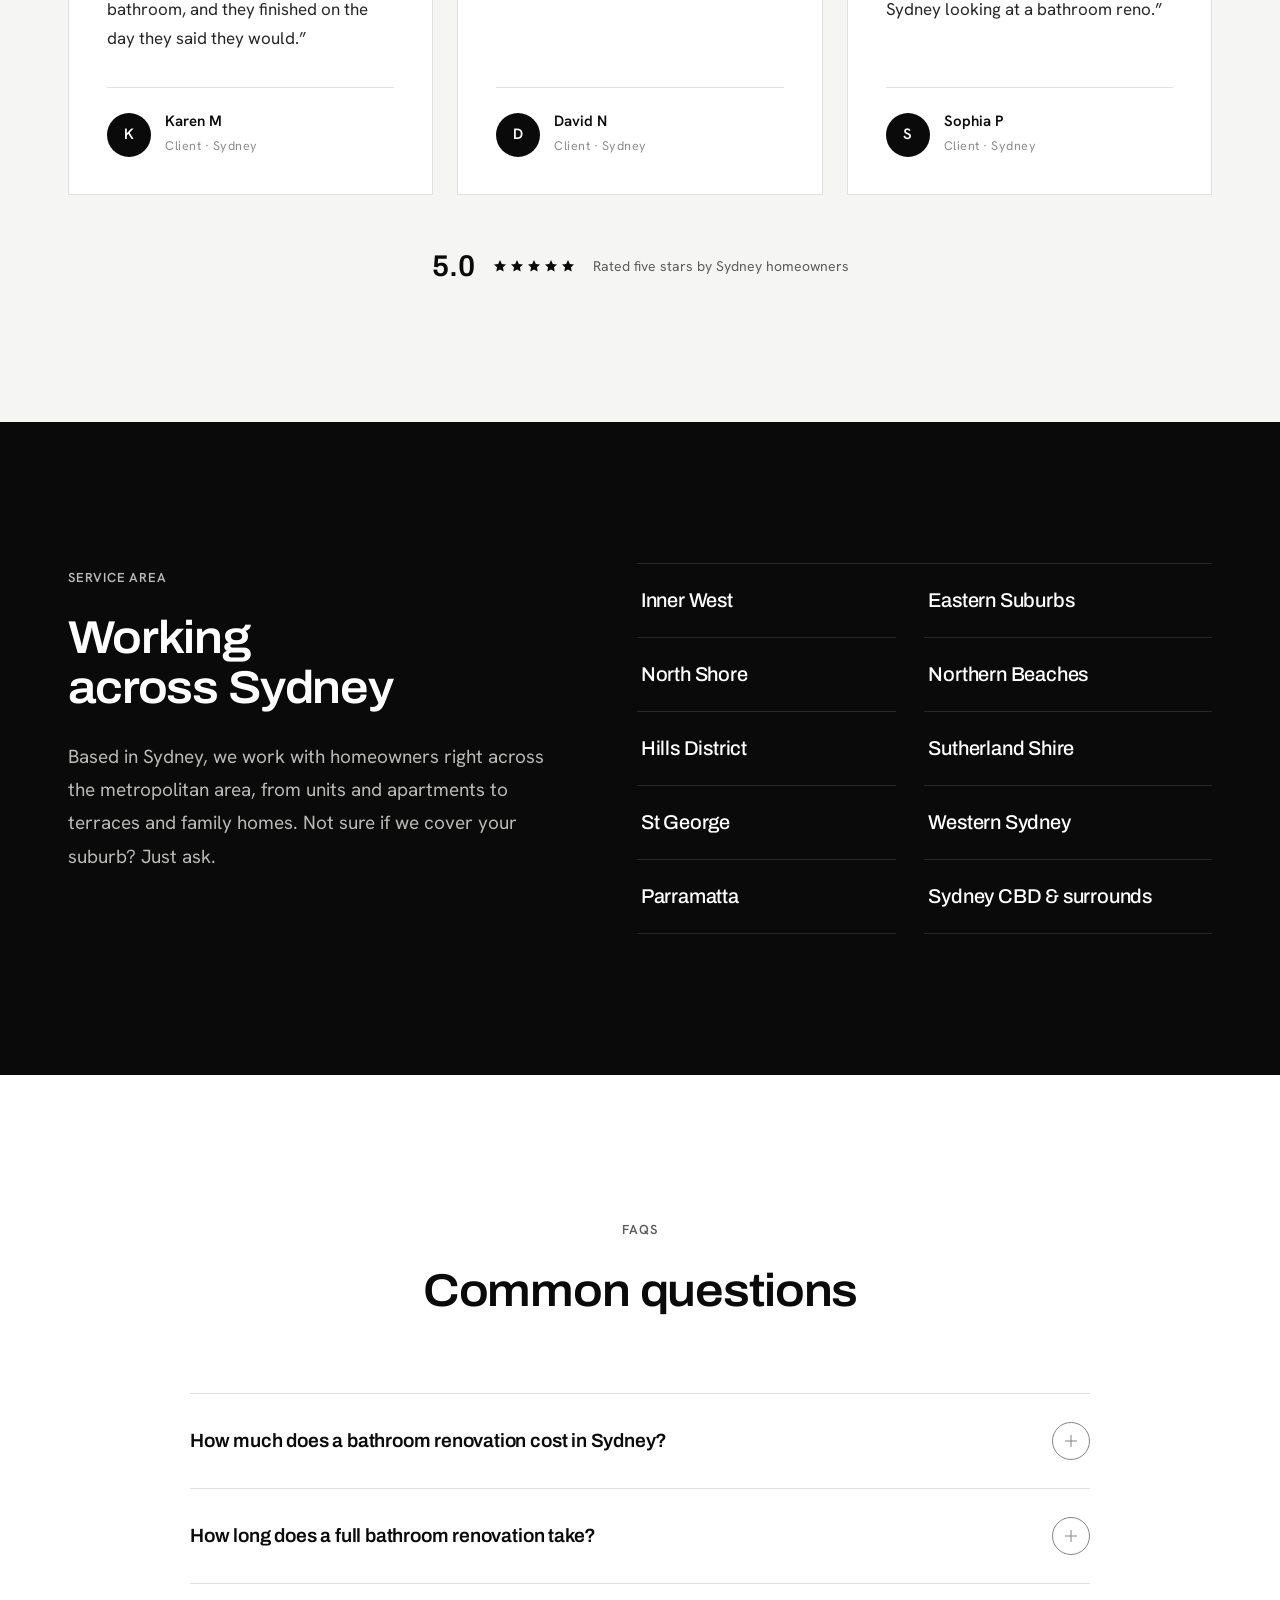
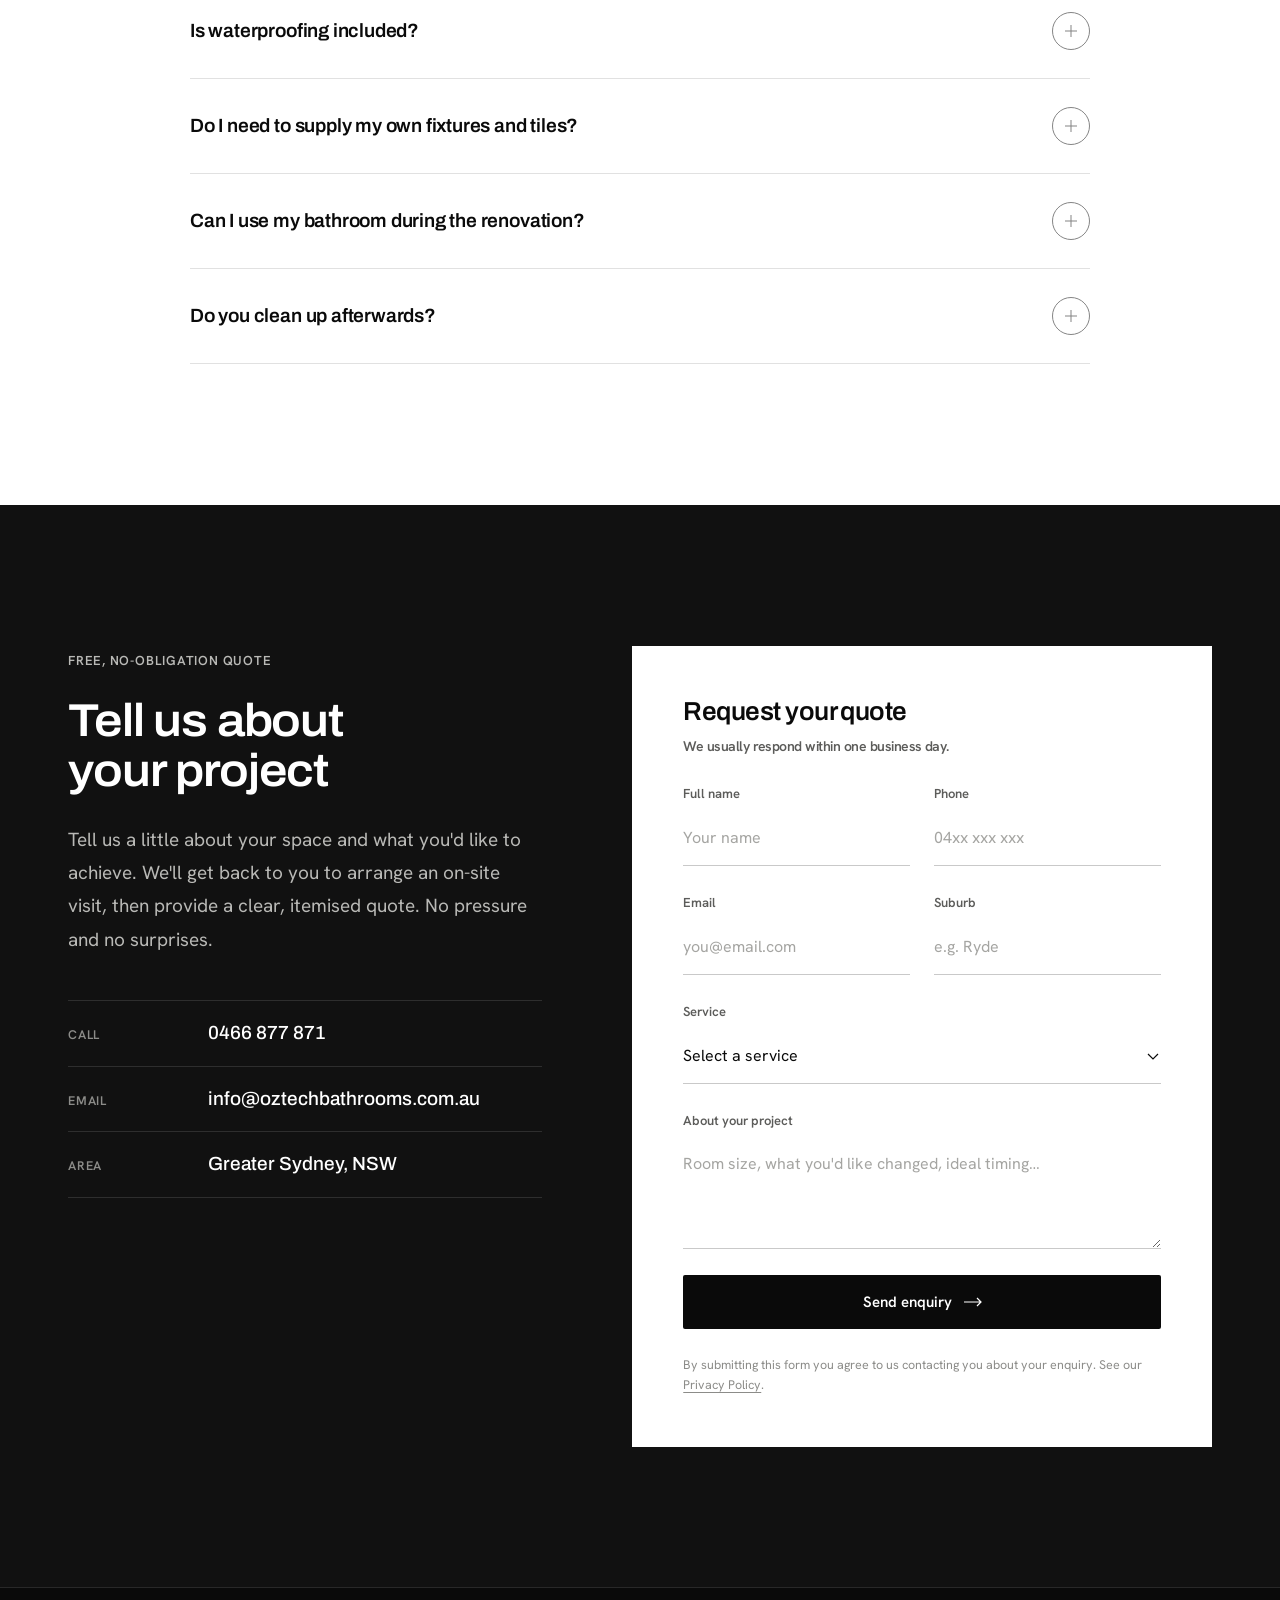
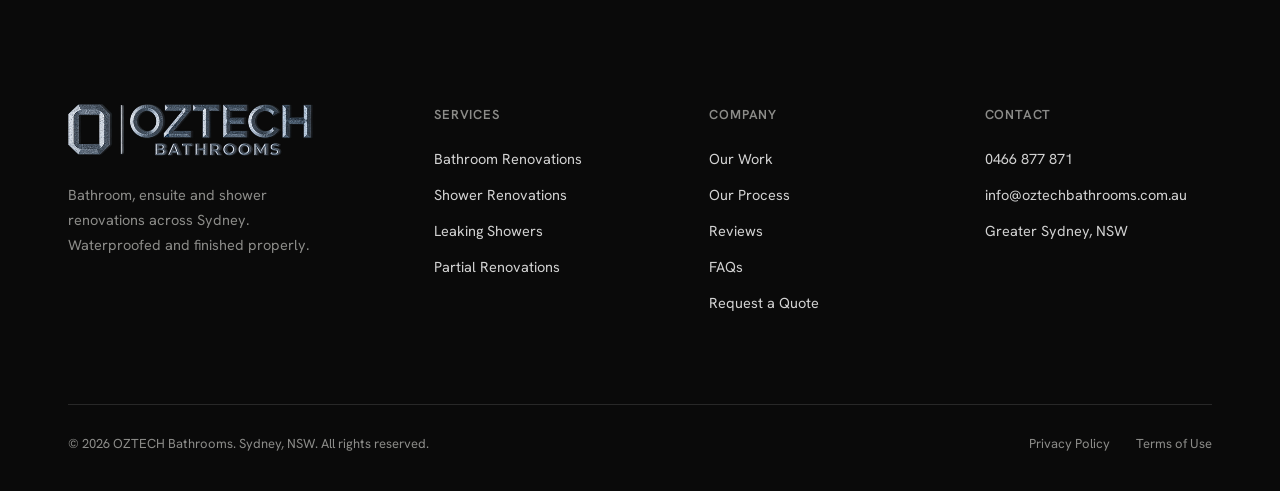
==== commit 2a891f9e: "Remove AS 3740 and compliance claims until confirmed Replace references to Australian Standard AS 37" ====
--- a/index.html
+++ b/index.html
@@ -77,7 +77,7 @@
         <a class="btn btn--ghost" href="#work">View Our Work</a>
       </div>
       <ul class="hero__meta reveal reveal-d4">
-        <li><svg viewBox="0 0 16 16" fill="none" stroke="currentColor" stroke-width="1.2" aria-hidden="true"><path d="M8 1.5l5.5 2v4.2c0 3.3-2.3 5.9-5.5 6.8-3.2-.9-5.5-3.5-5.5-6.8V3.5z"/><path d="M5.5 8l1.8 1.8L10.8 6"/></svg> Waterproofing to AS 3740</li>
+        <li><svg viewBox="0 0 16 16" fill="none" stroke="currentColor" stroke-width="1.2" aria-hidden="true"><path d="M8 1.5l5.5 2v4.2c0 3.3-2.3 5.9-5.5 6.8-3.2-.9-5.5-3.5-5.5-6.8V3.5z"/><path d="M5.5 8l1.8 1.8L10.8 6"/></svg> Waterproofing done properly</li>
         <li><svg viewBox="0 0 16 16" fill="none" stroke="currentColor" stroke-width="1.2" aria-hidden="true"><path d="M3.5 1.5h6l3 3v10h-9z"/><path d="M9.5 1.5v3h3M5.5 8h5M5.5 10.5h5"/></svg> Fixed, itemised quotes</li>
         <li><svg viewBox="0 0 16 16" fill="none" stroke="currentColor" stroke-width="1.2" aria-hidden="true"><path d="M8 15s5-4.6 5-8.5A5 5 0 003 6.5C3 10.4 8 15 8 15z"/><circle cx="8" cy="6.5" r="1.8"/></svg> Servicing all of Sydney</li>
       </ul>
@@ -112,7 +112,7 @@
       <ul class="intro__points reveal reveal-d3">
         <li><strong>Fixed quotes</strong><span>Itemised and clear. The price you approve is the price you pay.</span></li>
         <li><strong>One team</strong><span>A single point of contact from first visit to final clean.</span></li>
-        <li><strong>Done right</strong><span>Compliant waterproofing and careful prep beneath every tile.</span></li>
+        <li><strong>Done right</strong><span>Proper waterproofing and careful prep beneath every tile.</span></li>
         <li><strong>Tidy sites</strong><span>Protected floors, tidy work areas and minimal disruption.</span></li>
       </ul>
       <a class="btn btn--dark reveal reveal-d4" href="get-a-quote.html">Book an On-Site Quote <svg class="arrow" viewBox="0 0 18 10" fill="none" stroke="currentColor" stroke-width="1.2" aria-hidden="true"><path d="M0 5h17M13 1l4 4-4 4"/></svg></a>
@@ -154,7 +154,7 @@
         <span class="service-card__num">03</span>
         <div class="service-card__body">
           <h3>Leaking Showers</h3>
-          <p>We find the source, strip back what's failed and rebuild with compliant waterproofing. Fixed properly, not patched.</p>
+          <p>We find the source, strip back what's failed and rebuild with new waterproofing. Fixed properly, not patched.</p>
           <a class="text-link" href="leaking-showers.html">Find out more <svg class="arrow" viewBox="0 0 18 10" fill="none" stroke="currentColor" stroke-width="1.2" aria-hidden="true"><path d="M0 5h17M13 1l4 4-4 4"/></svg></a>
         </div>
         <a class="cover" href="leaking-showers.html" aria-label="Leaking Showers" tabindex="-1"></a>
@@ -289,7 +289,7 @@
     <div class="faq">
 <details class="reveal"><summary>How much does a bathroom renovation cost in Sydney?<i aria-hidden="true"></i></summary><div class="faq__a"><p>Every bathroom is different. The size of the room, the condition behind the tiles, plumbing changes and the fixtures you choose all affect the price. That's why we quote after seeing the space in person.</p><p>After an on-site visit you'll receive a fixed, itemised quote so you know exactly what's included before any work begins.</p></div></details>
 <details class="reveal"><summary>How long does a full bathroom renovation take?<i aria-hidden="true"></i></summary><div class="faq__a"><p>Timeframes depend on scope, but we give you a realistic schedule up front and keep you updated at every stage. Waterproofing needs proper curing time, and we never rush it. It's the part of a bathroom you can't see but rely on most.</p></div></details>
-<details class="reveal"><summary>Is waterproofing included?<i aria-hidden="true"></i></summary><div class="faq__a"><p>Yes. Waterproofing is included in every renovation that involves wet areas, and is carried out in line with Australian Standard AS 3740 for wet-area waterproofing.</p></div></details>
+<details class="reveal"><summary>Is waterproofing included?<i aria-hidden="true"></i></summary><div class="faq__a"><p>Yes. Waterproofing is included in every renovation that involves wet areas, and it's done before any tiling starts. We never skip it or cut corners on it.</p></div></details>
 <details class="reveal"><summary>Do I need to supply my own fixtures and tiles?<i aria-hidden="true"></i></summary><div class="faq__a"><p>You can, but you don't have to. We're happy to help you choose tiles, tapware, vanities and screens that suit your space, style and budget, or work with selections you've already made.</p></div></details>
 <details class="reveal"><summary>Can I use my bathroom during the renovation?<i aria-hidden="true"></i></summary><div class="faq__a"><p>For a full renovation the room will be out of action while we work. If it's your only bathroom, talk to us during the quote and we'll plan the schedule to keep the disruption as short as possible.</p></div></details>
 <details class="reveal"><summary>Do you clean up afterwards?<i aria-hidden="true"></i></summary><div class="faq__a"><p>Always. We protect floors and access paths during the job, keep the site tidy as we go and finish with a thorough clean, so your new bathroom is ready to use.</p></div></details>
@@ -333,7 +333,7 @@
     <div class="footer-top">
       <div class="footer-brand">
         <img src="assets/img/oztech-logo-480.png" alt="OZTECH Bathrooms" width="480" height="102" loading="lazy" data-biz-img="logo">
-        <p>Bathroom, ensuite and shower renovations across Sydney. Waterproofed to AS 3740 and finished properly.</p>
+        <p>Bathroom, ensuite and shower renovations across Sydney. Waterproofed and finished properly.</p>
         <div class="footer-social" data-biz-social hidden>
           <a href="#" data-biz-link="facebook" data-biz-wrap hidden aria-label="Facebook" target="_blank" rel="noopener"><svg viewBox="0 0 16 16" fill="none" stroke="currentColor" stroke-width="1.2" aria-hidden="true"><path d="M9.5 15V9h2l.4-2.4H9.5V5.2c0-.7.3-1.2 1.3-1.2H12V1.9a14 14 0 00-1.8-.1C8.4 1.8 7.2 2.9 7.2 4.9v1.7H5.2V9h2v6"/></svg></a>
           <a href="#" data-biz-link="instagram" data-biz-wrap hidden aria-label="Instagram" target="_blank" rel="noopener"><svg viewBox="0 0 16 16" fill="none" stroke="currentColor" stroke-width="1.2" aria-hidden="true"><rect x="1.8" y="1.8" width="12.4" height="12.4" rx="3.5"/><circle cx="8" cy="8" r="2.9"/><circle cx="11.9" cy="4.1" r=".5" fill="currentColor"/></svg></a>
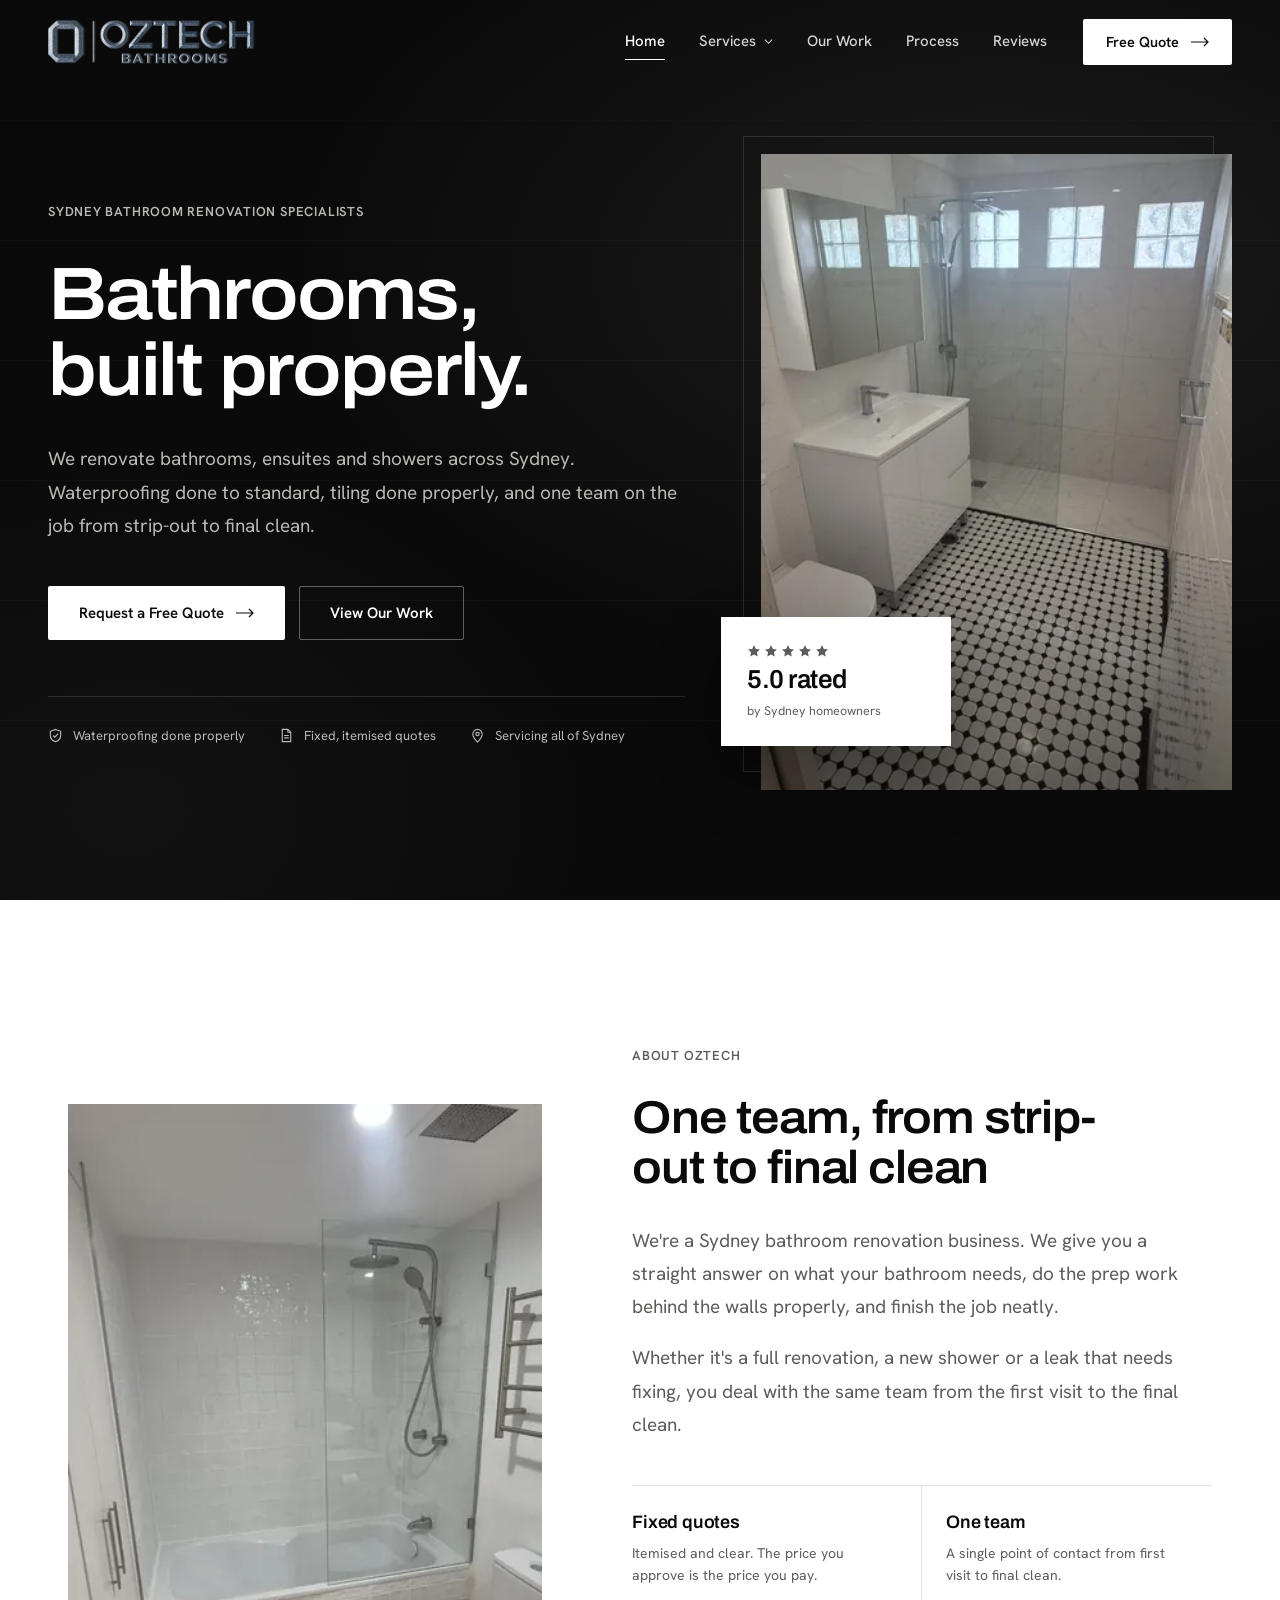
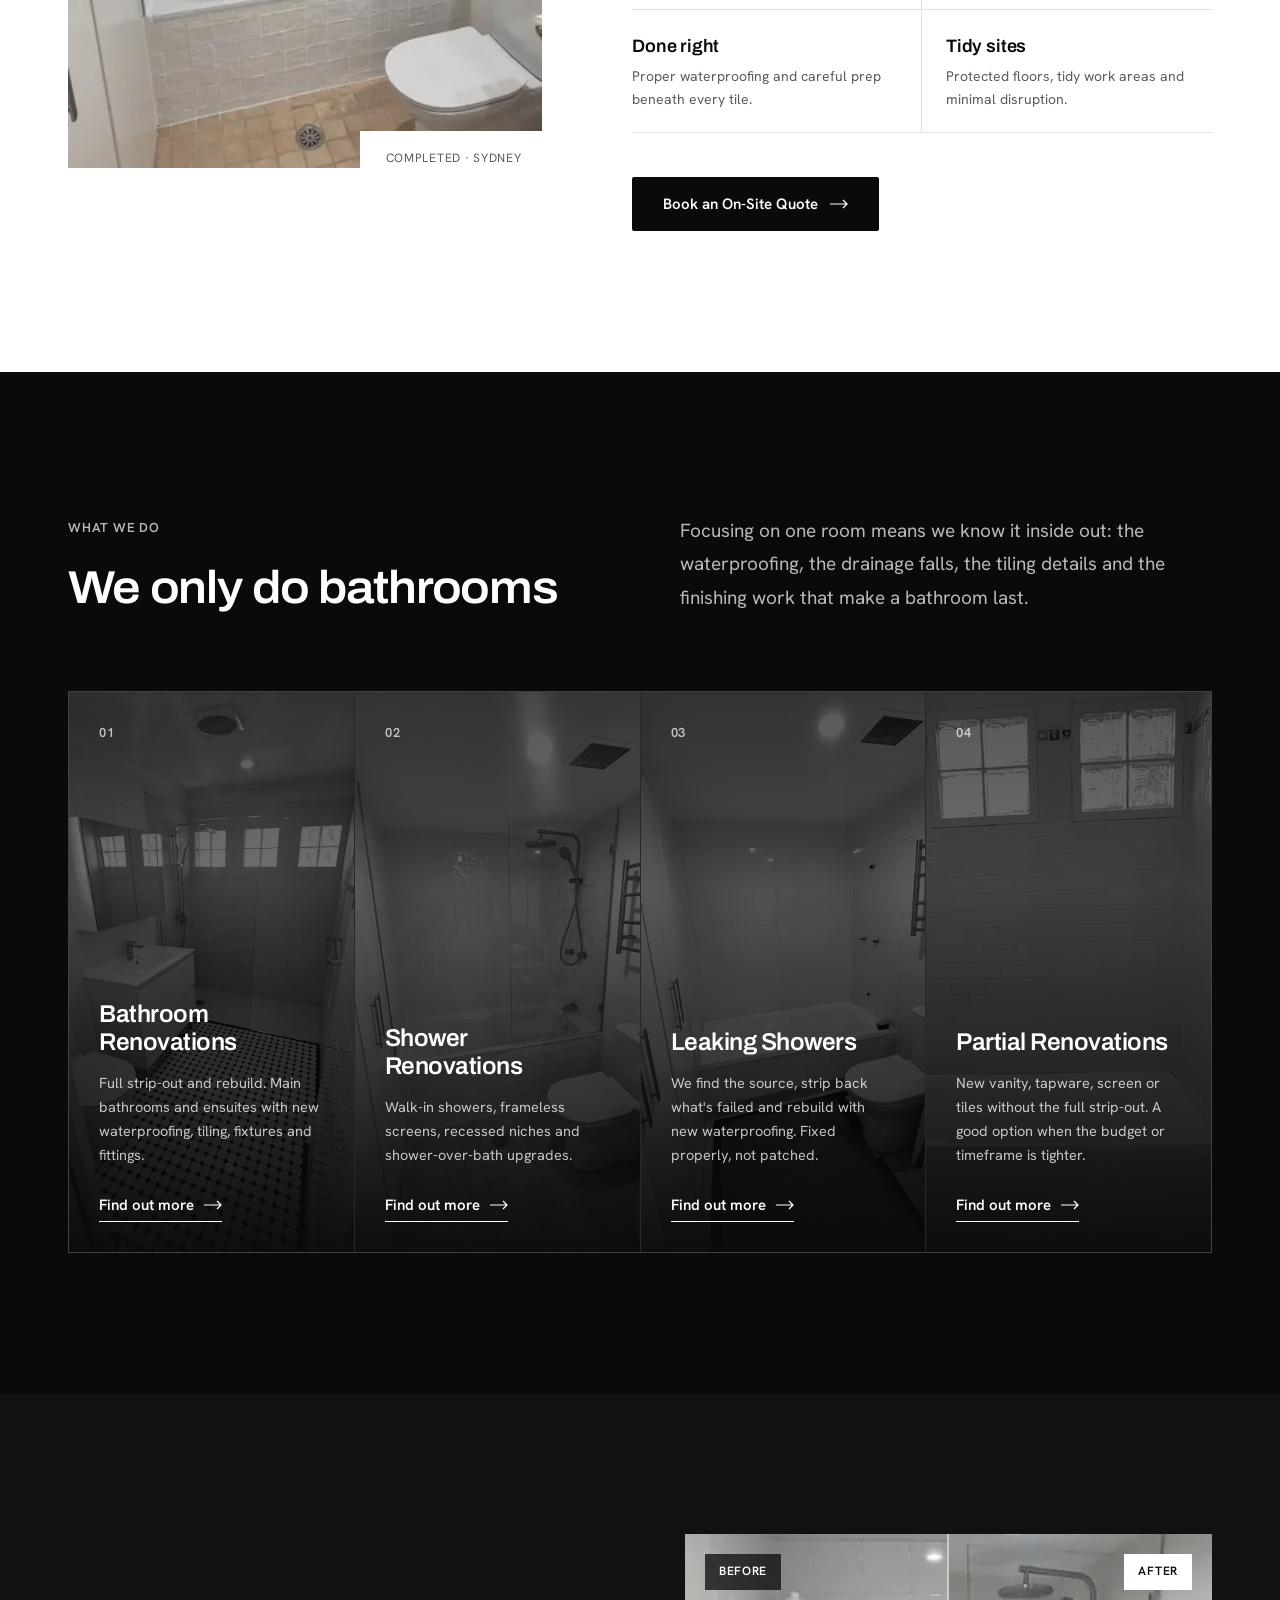
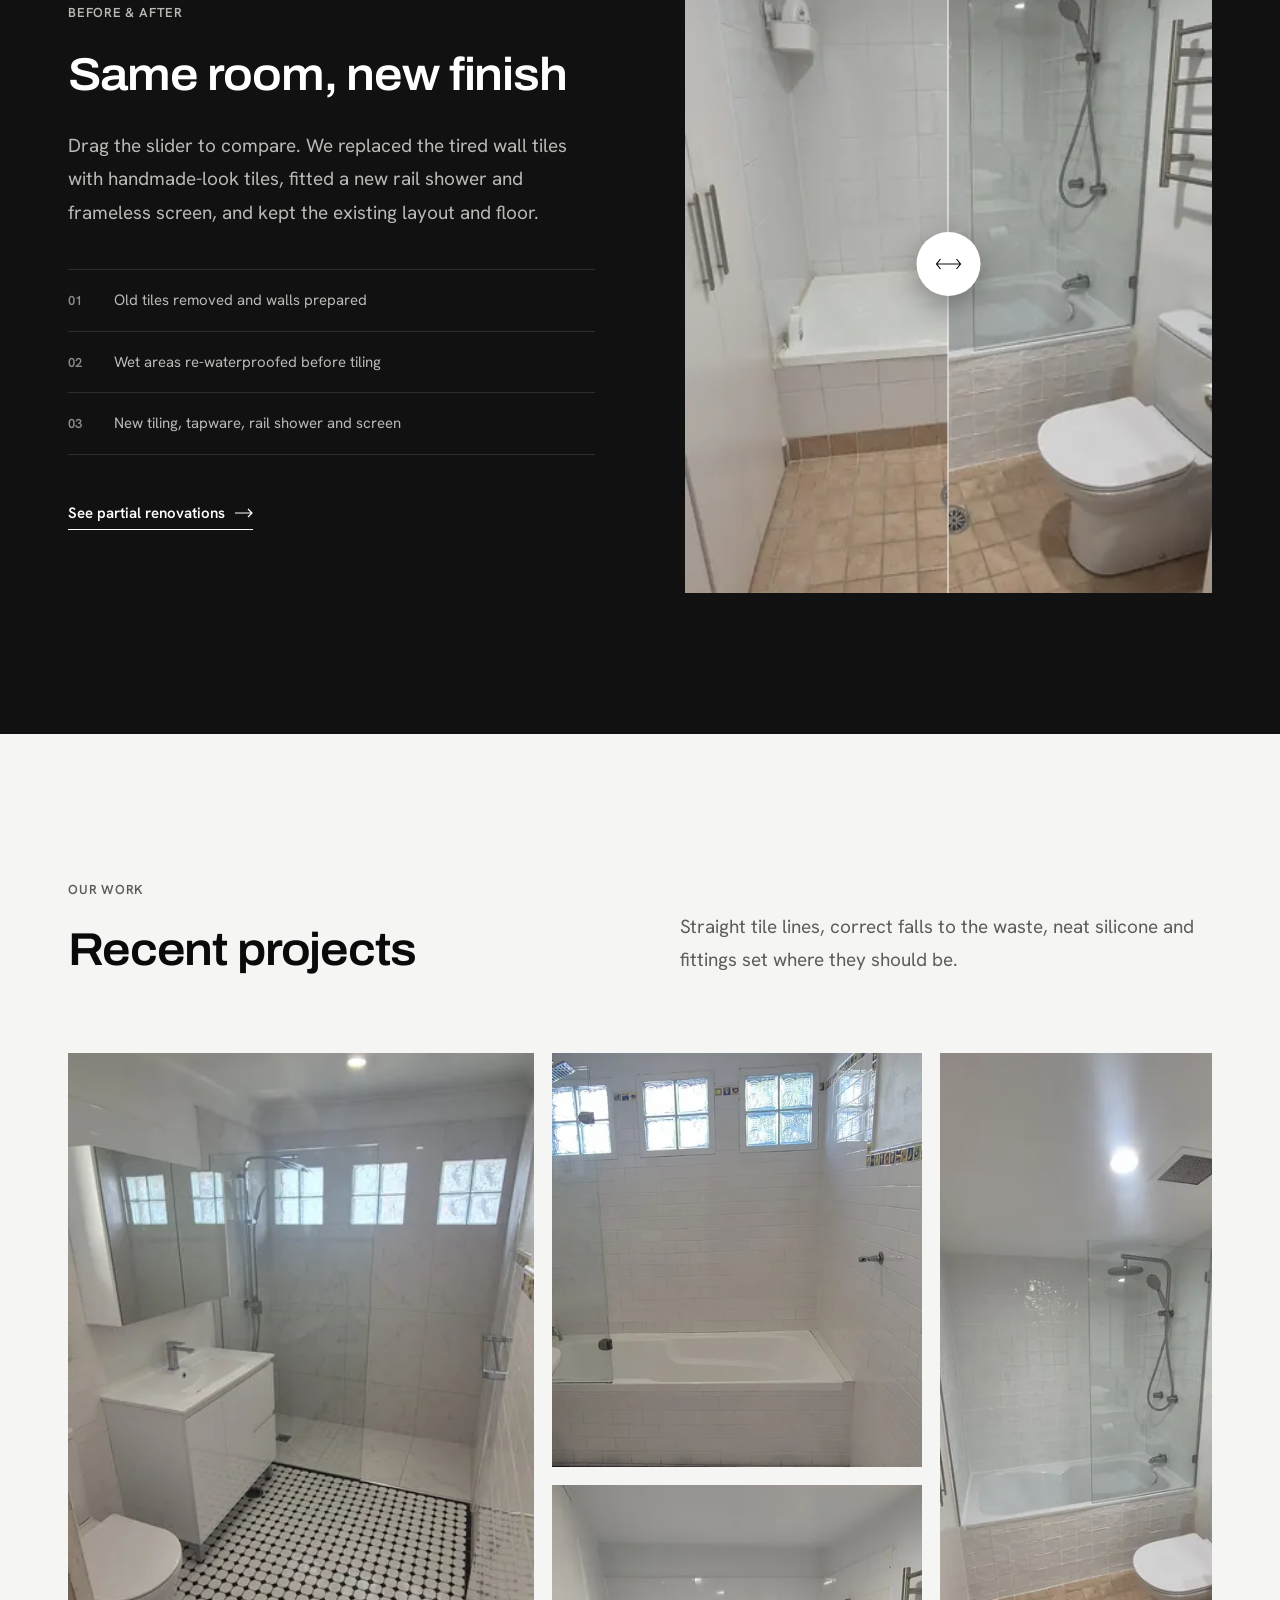
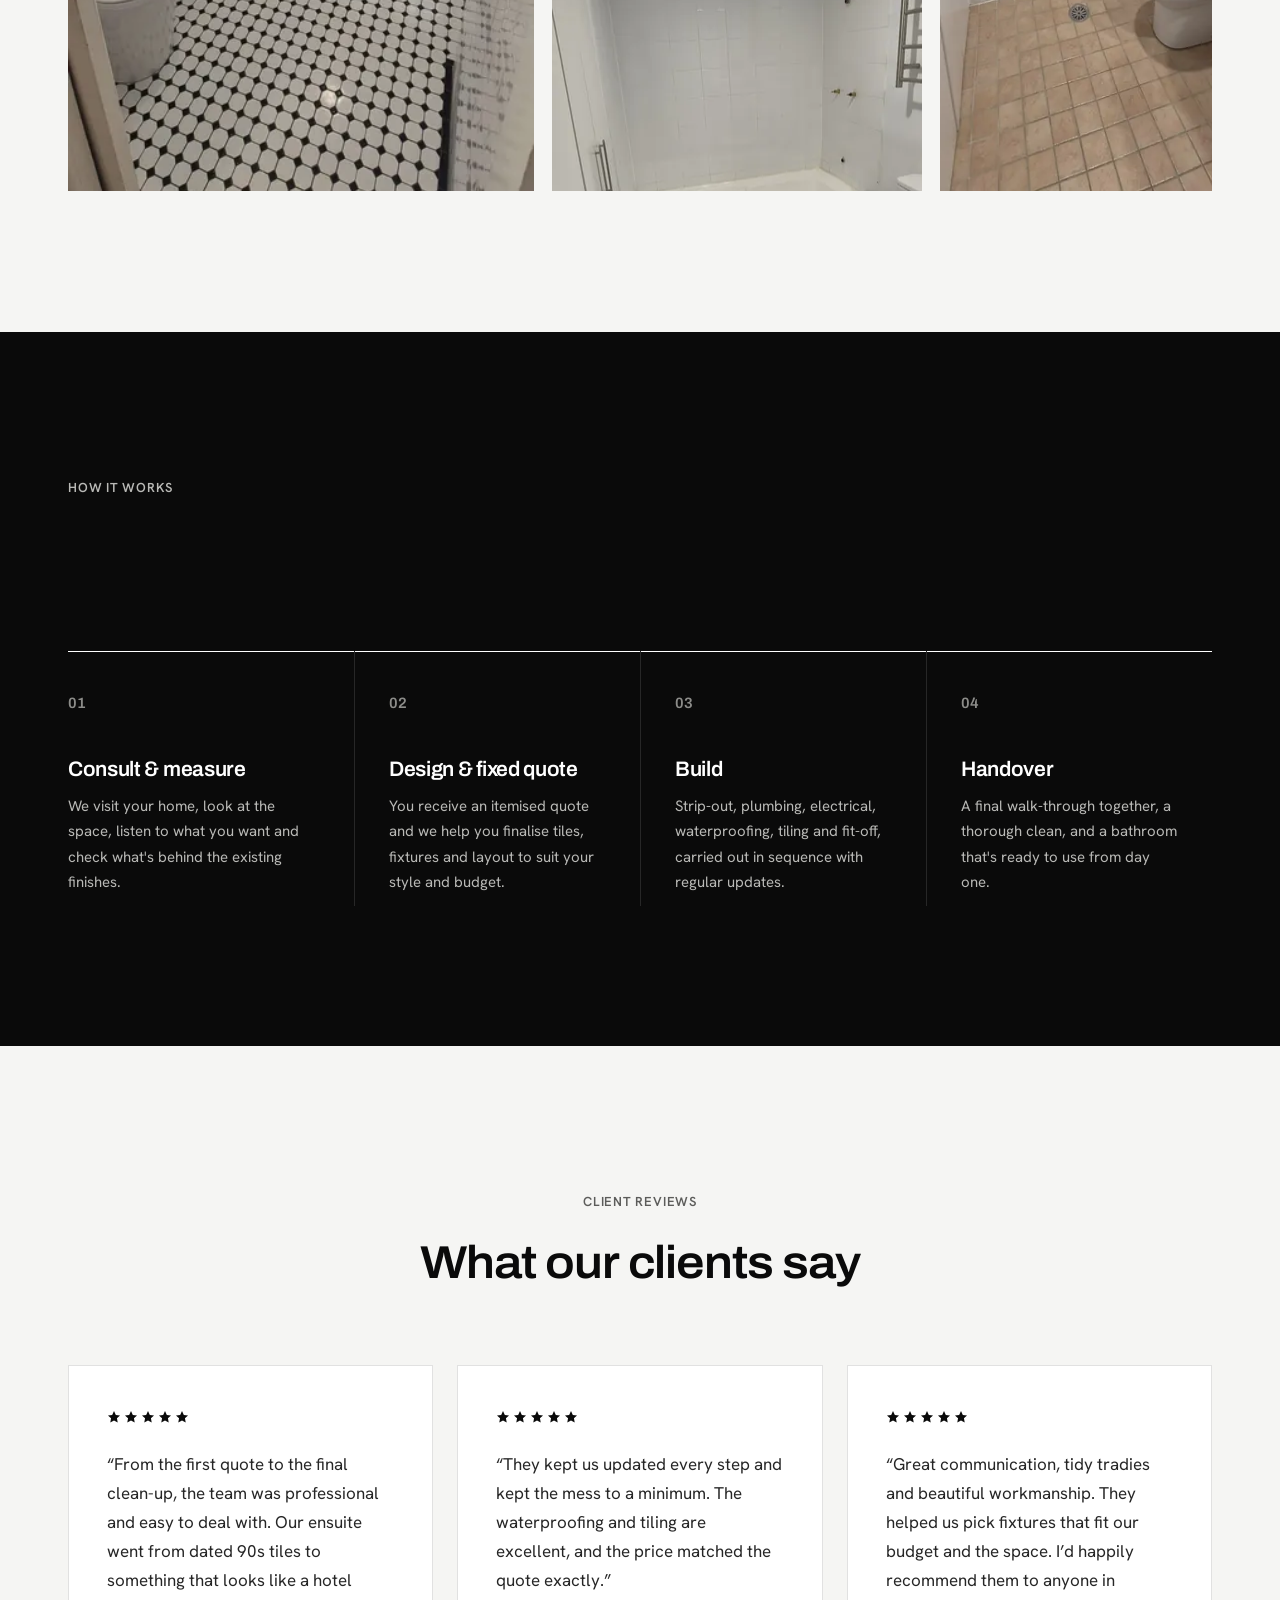
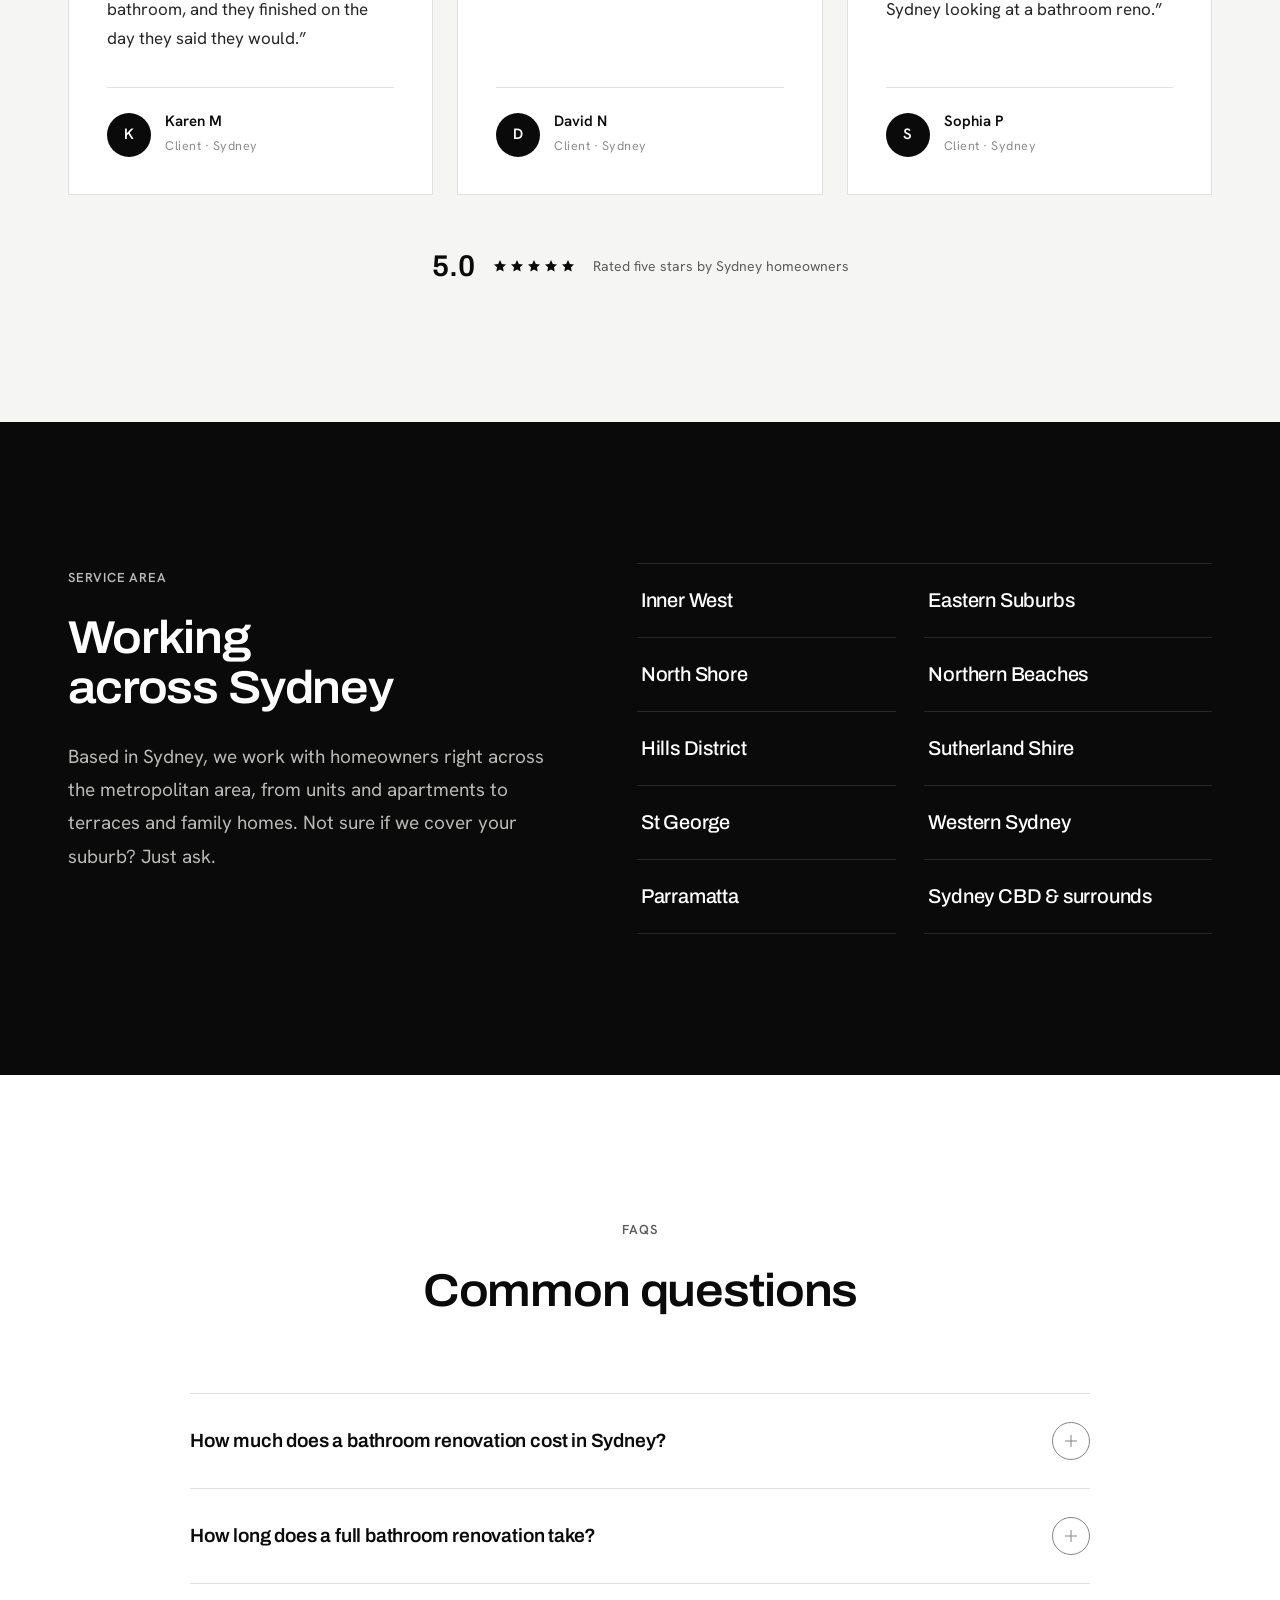
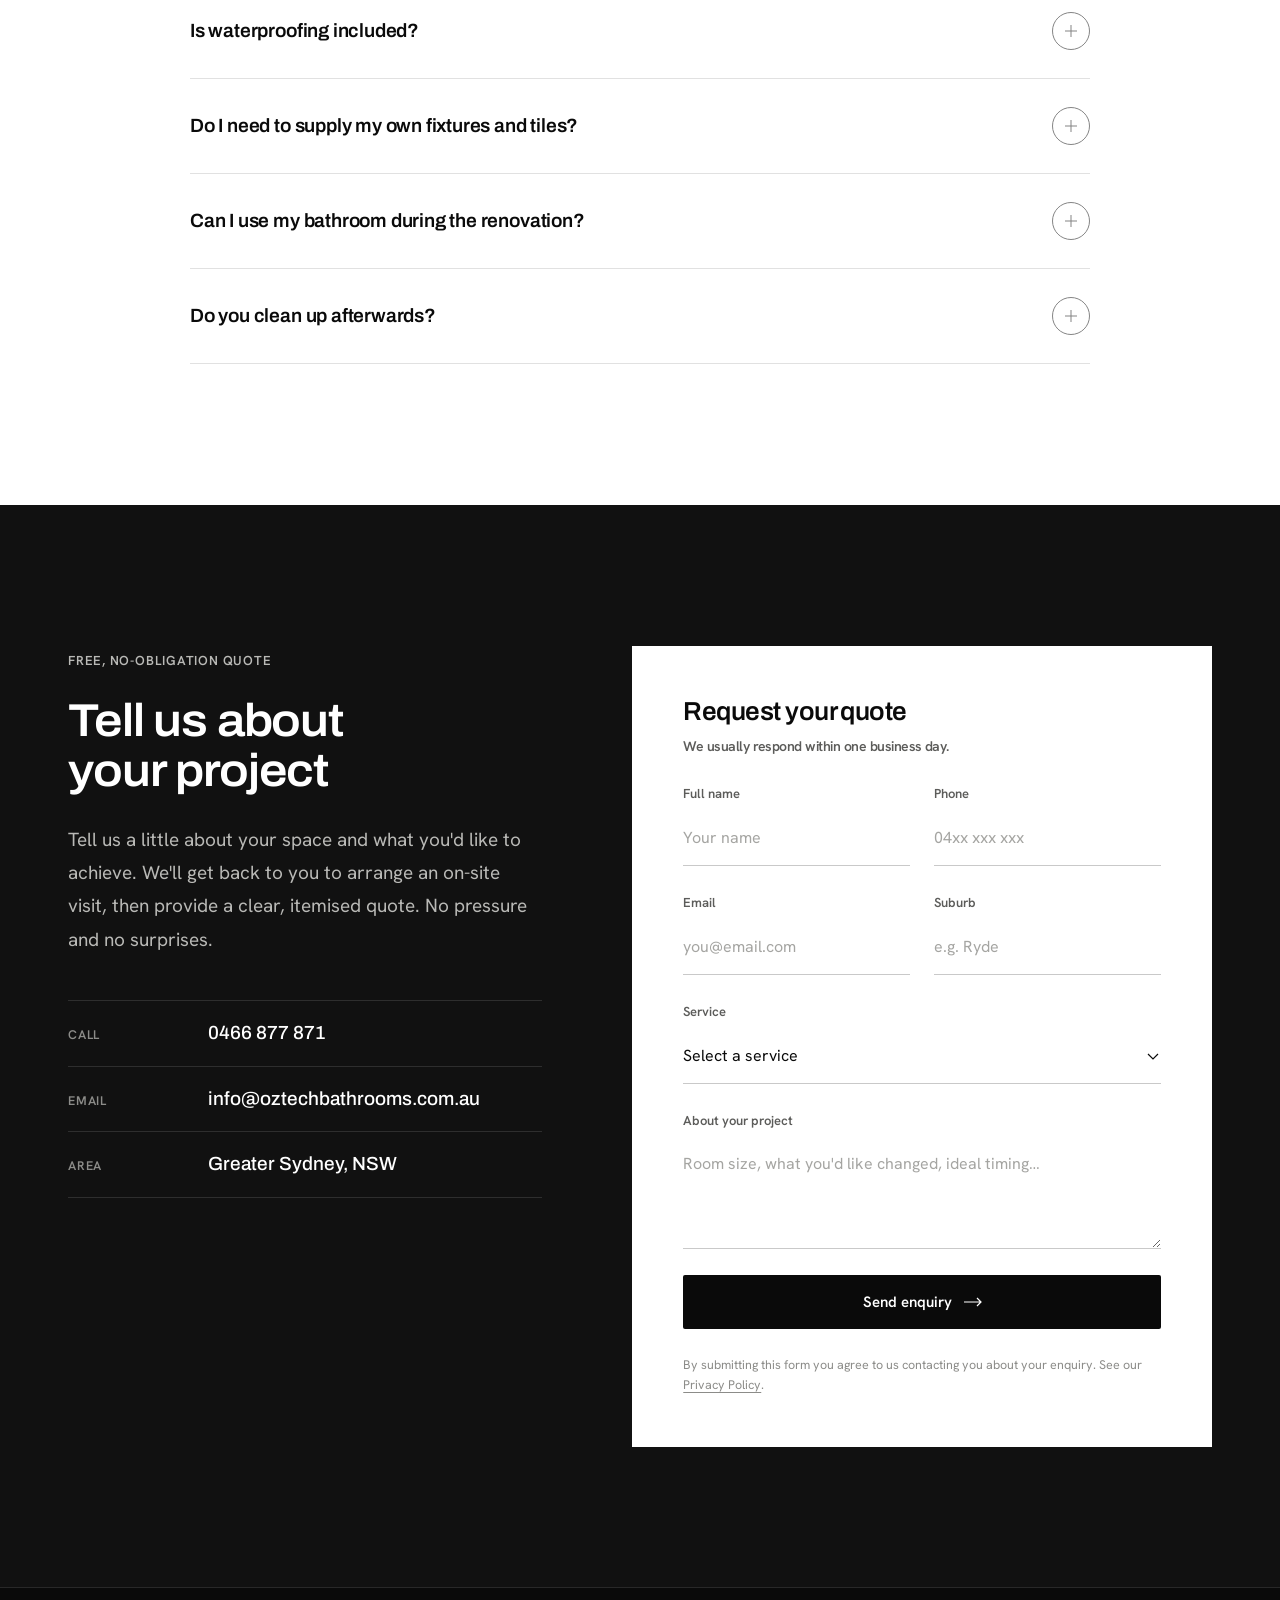
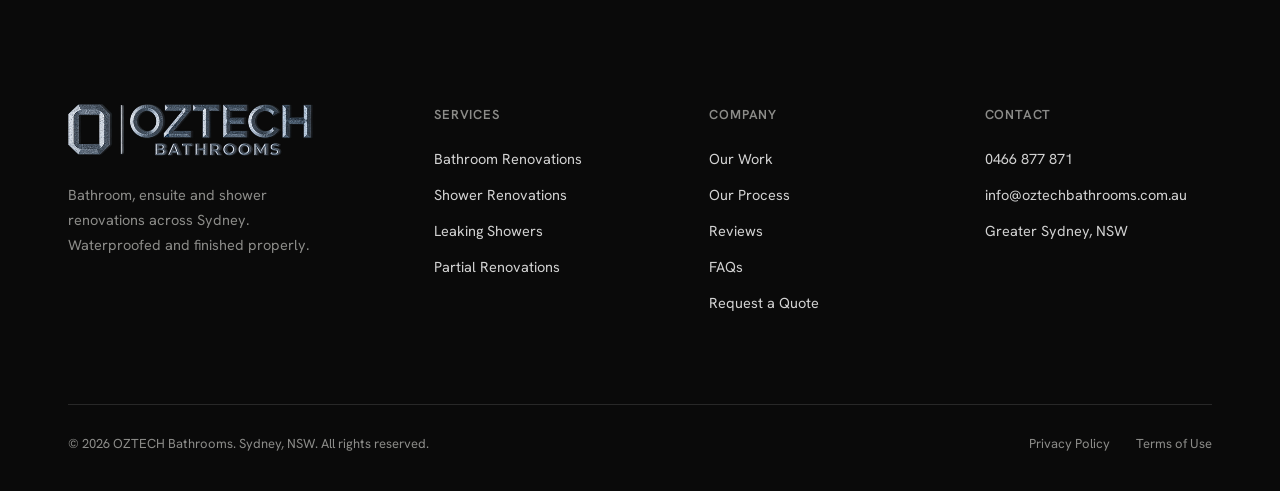
==== commit 2bcea04c: "Stop browser autofill from discarding leads The hidden spam-trap field was named 'company', which br" ====
--- a/index.html
+++ b/index.html
@@ -317,7 +317,7 @@
       <div class="field"><label for="f-email">Email</label><input id="f-email" name="email" type="email" autocomplete="email" placeholder="you@email.com" required></div>
       <div class="field"><label for="f-suburb">Suburb</label><input id="f-suburb" name="suburb" type="text" autocomplete="address-level2" placeholder="e.g. Ryde" required></div>
       <div class="field field--full"><label for="f-service">Service</label><select id="f-service" name="service" required><option value="" disabled selected>Select a service</option><option>Bathroom Renovations</option><option>Shower Renovations</option><option>Leaking Showers</option><option>Partial Renovations</option><option>Not sure yet</option></select></div>
-      <div class="hp-field" aria-hidden="true"><label for="f-company">Company</label><input id="f-company" name="company" type="text" tabindex="-1" autocomplete="off"></div>
+      <div class="hp-field" aria-hidden="true"><label for="f-hp">Leave this field empty</label><input id="f-hp" name="oz_hp" type="text" tabindex="-1" autocomplete="off" data-1p-ignore data-lpignore="true" data-form-type="other"></div>
       <div class="field field--full"><label for="f-message">About your project</label><textarea id="f-message" name="message" placeholder="Room size, what you'd like changed, ideal timing…"></textarea></div>
       <button class="btn btn--dark" type="submit">Send enquiry <svg class="arrow" viewBox="0 0 18 10" fill="none" stroke="currentColor" stroke-width="1.2" aria-hidden="true"><path d="M0 5h17M13 1l4 4-4 4"/></svg></button>
       <p class="form__status" role="status" aria-live="polite"></p>
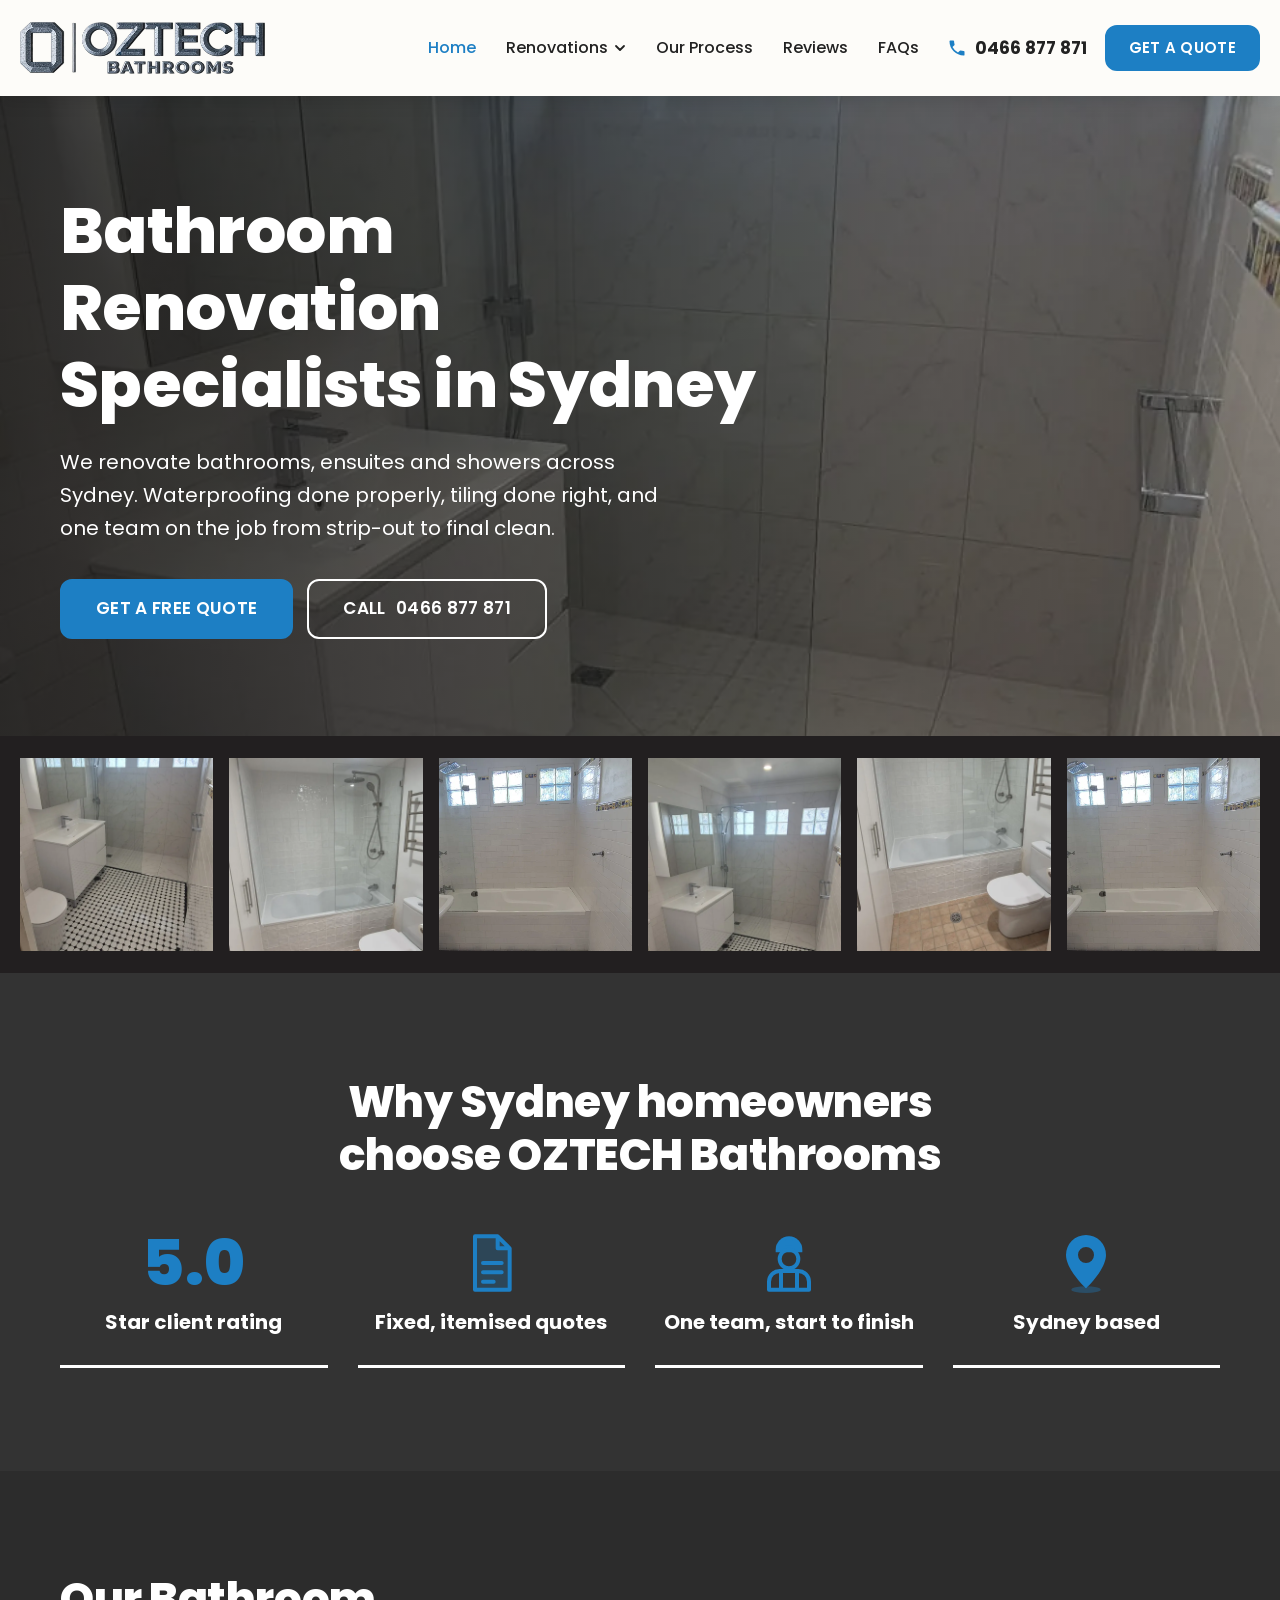
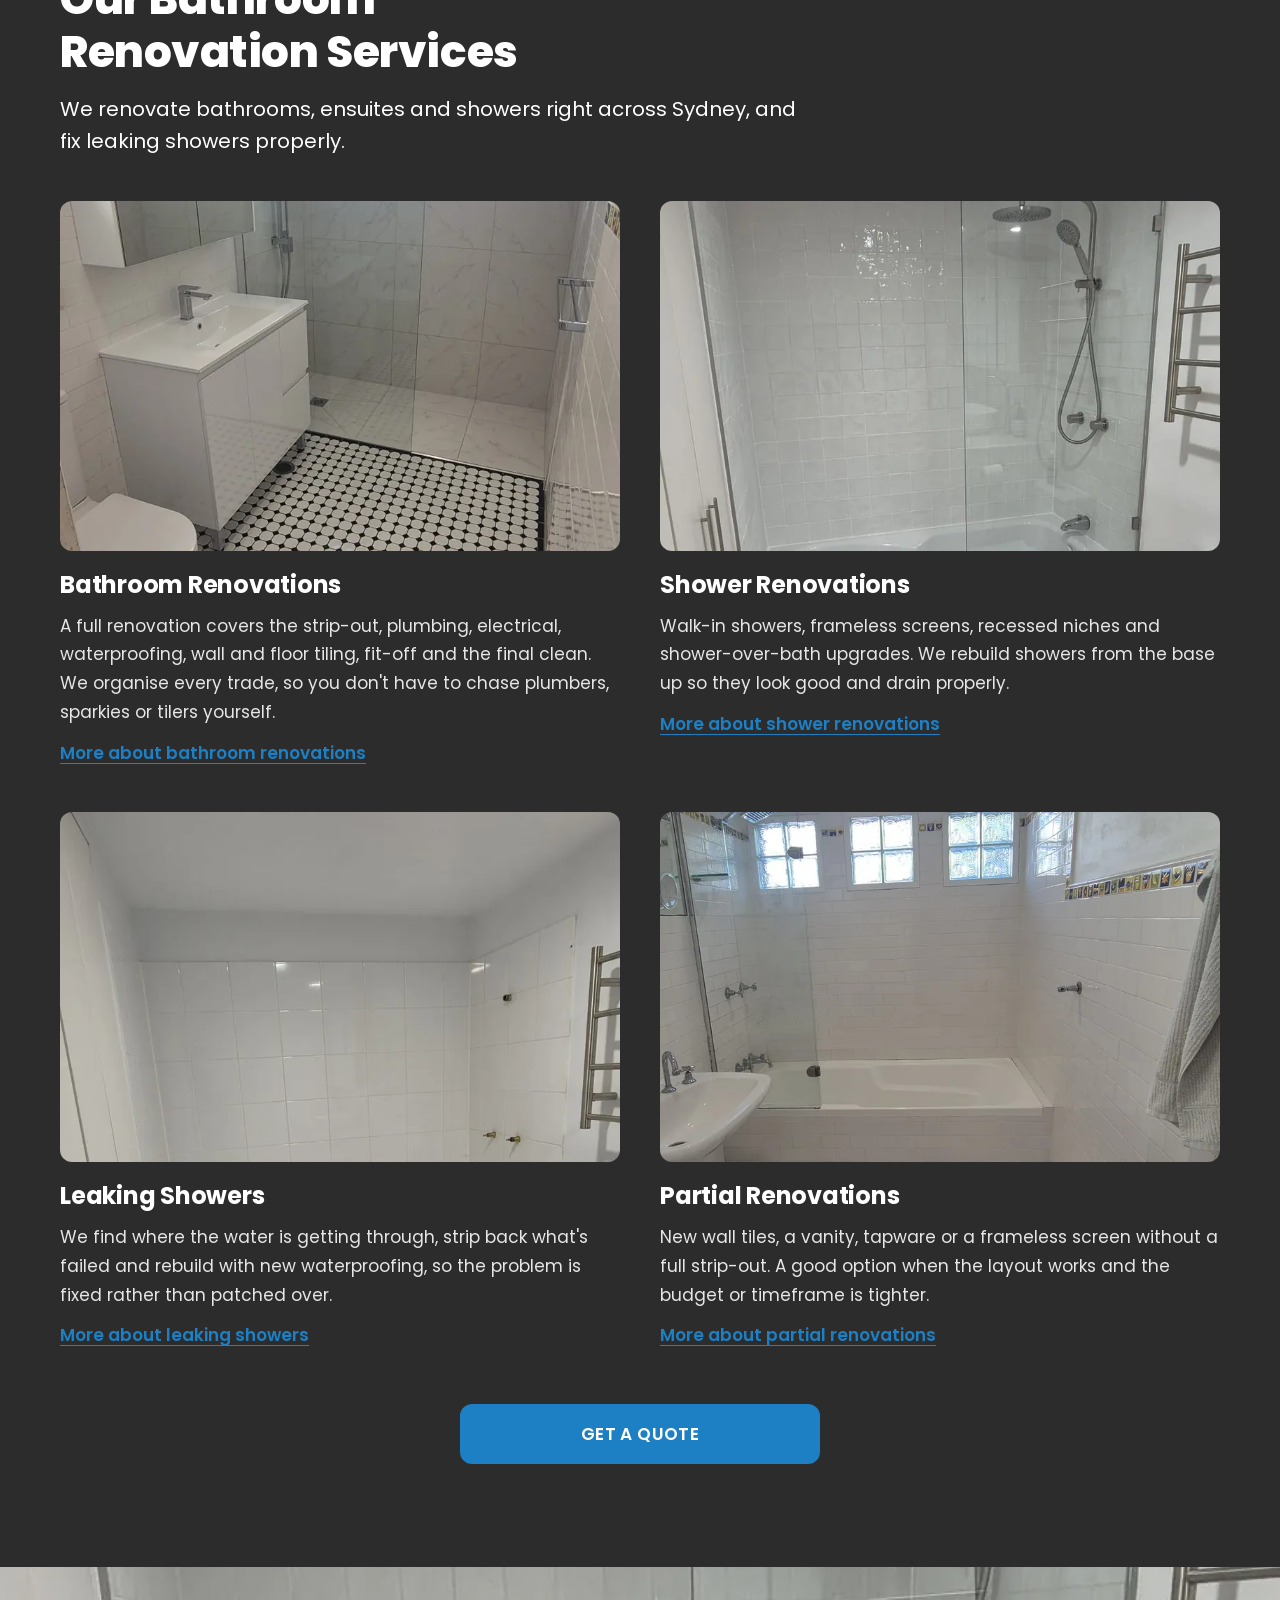
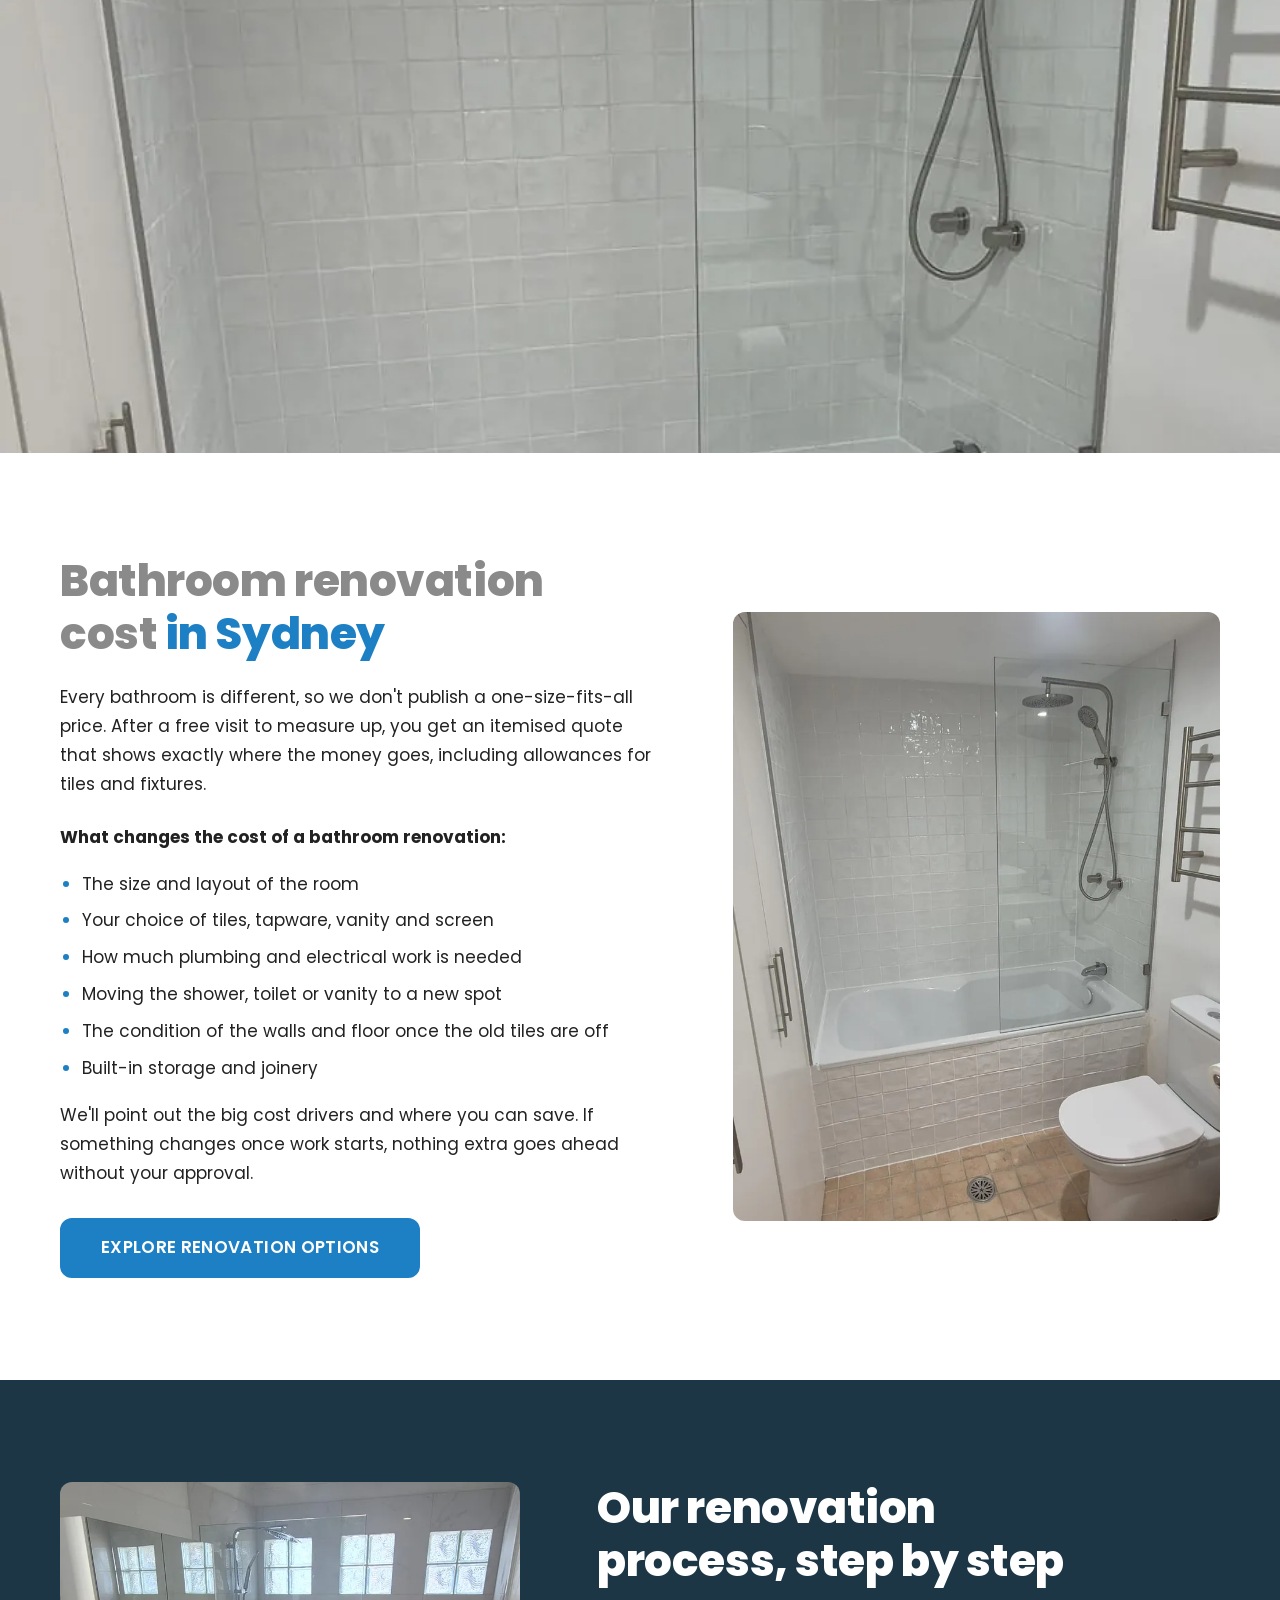
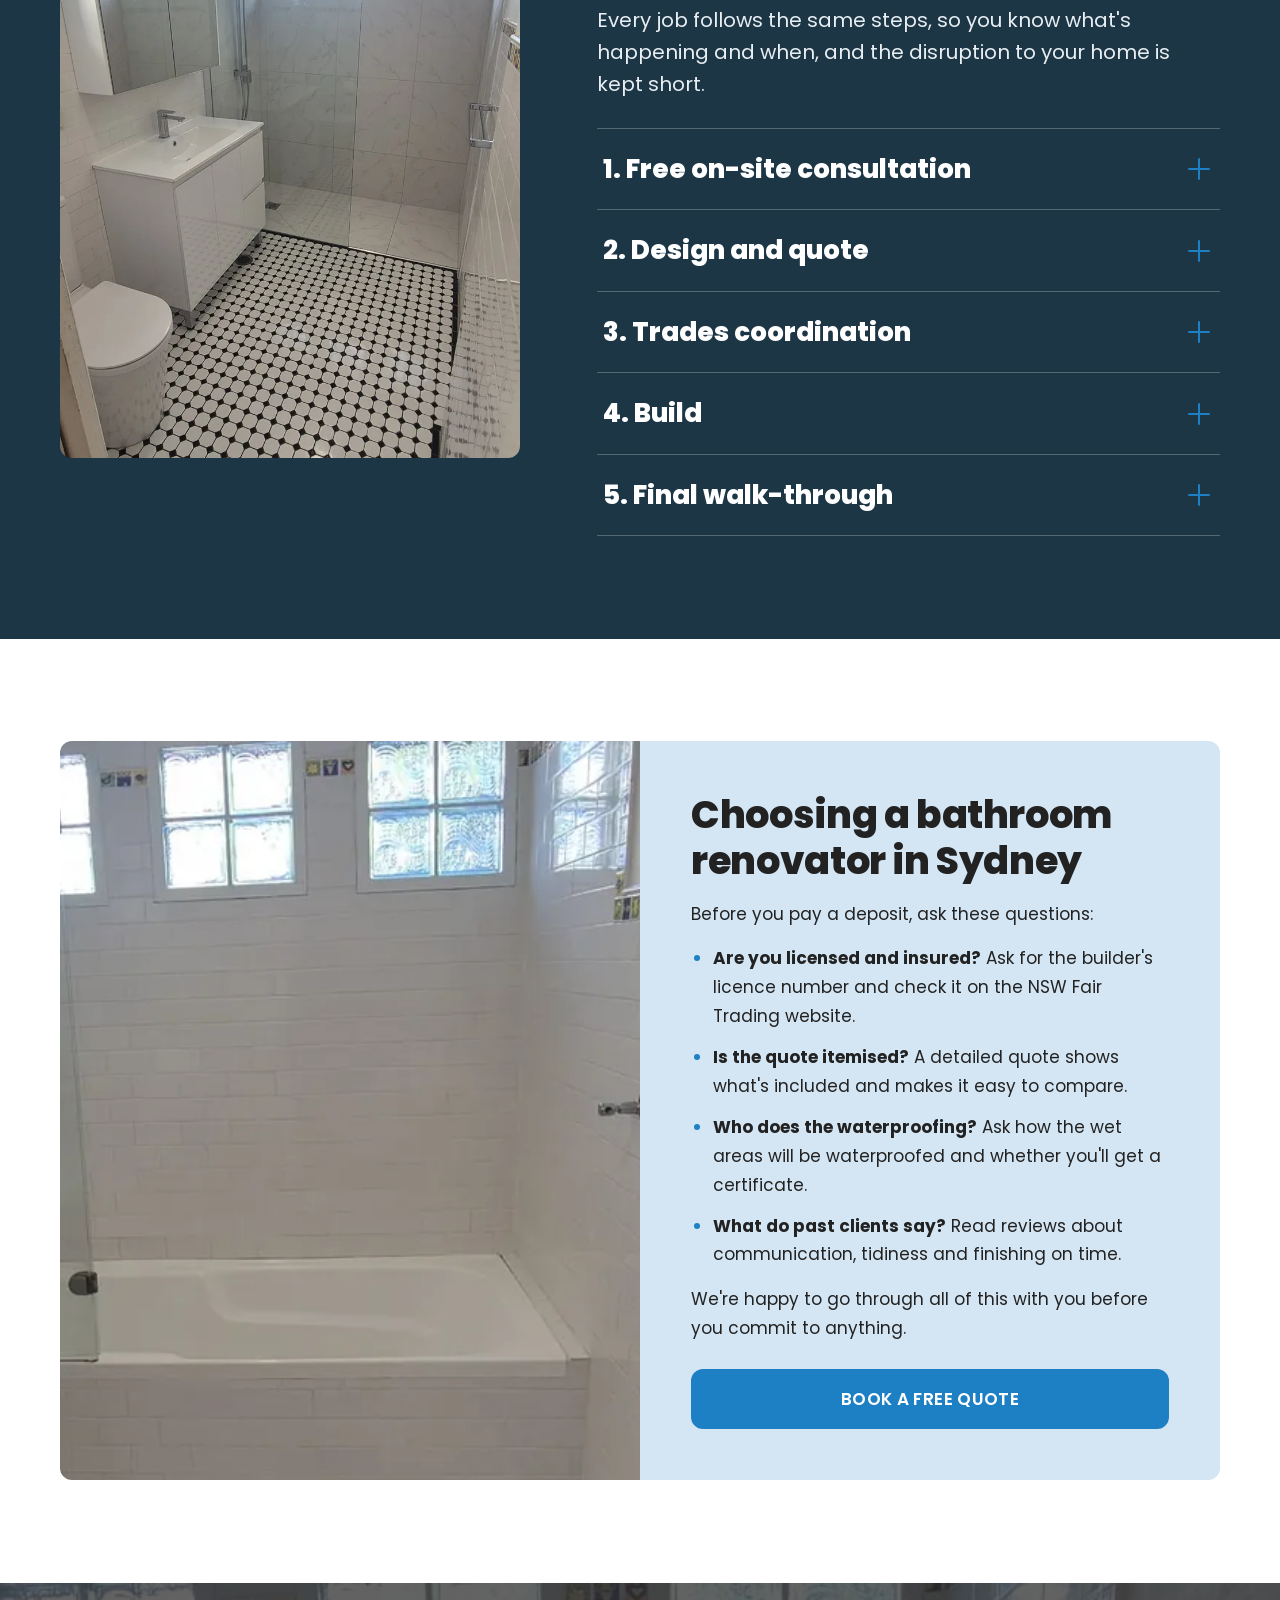
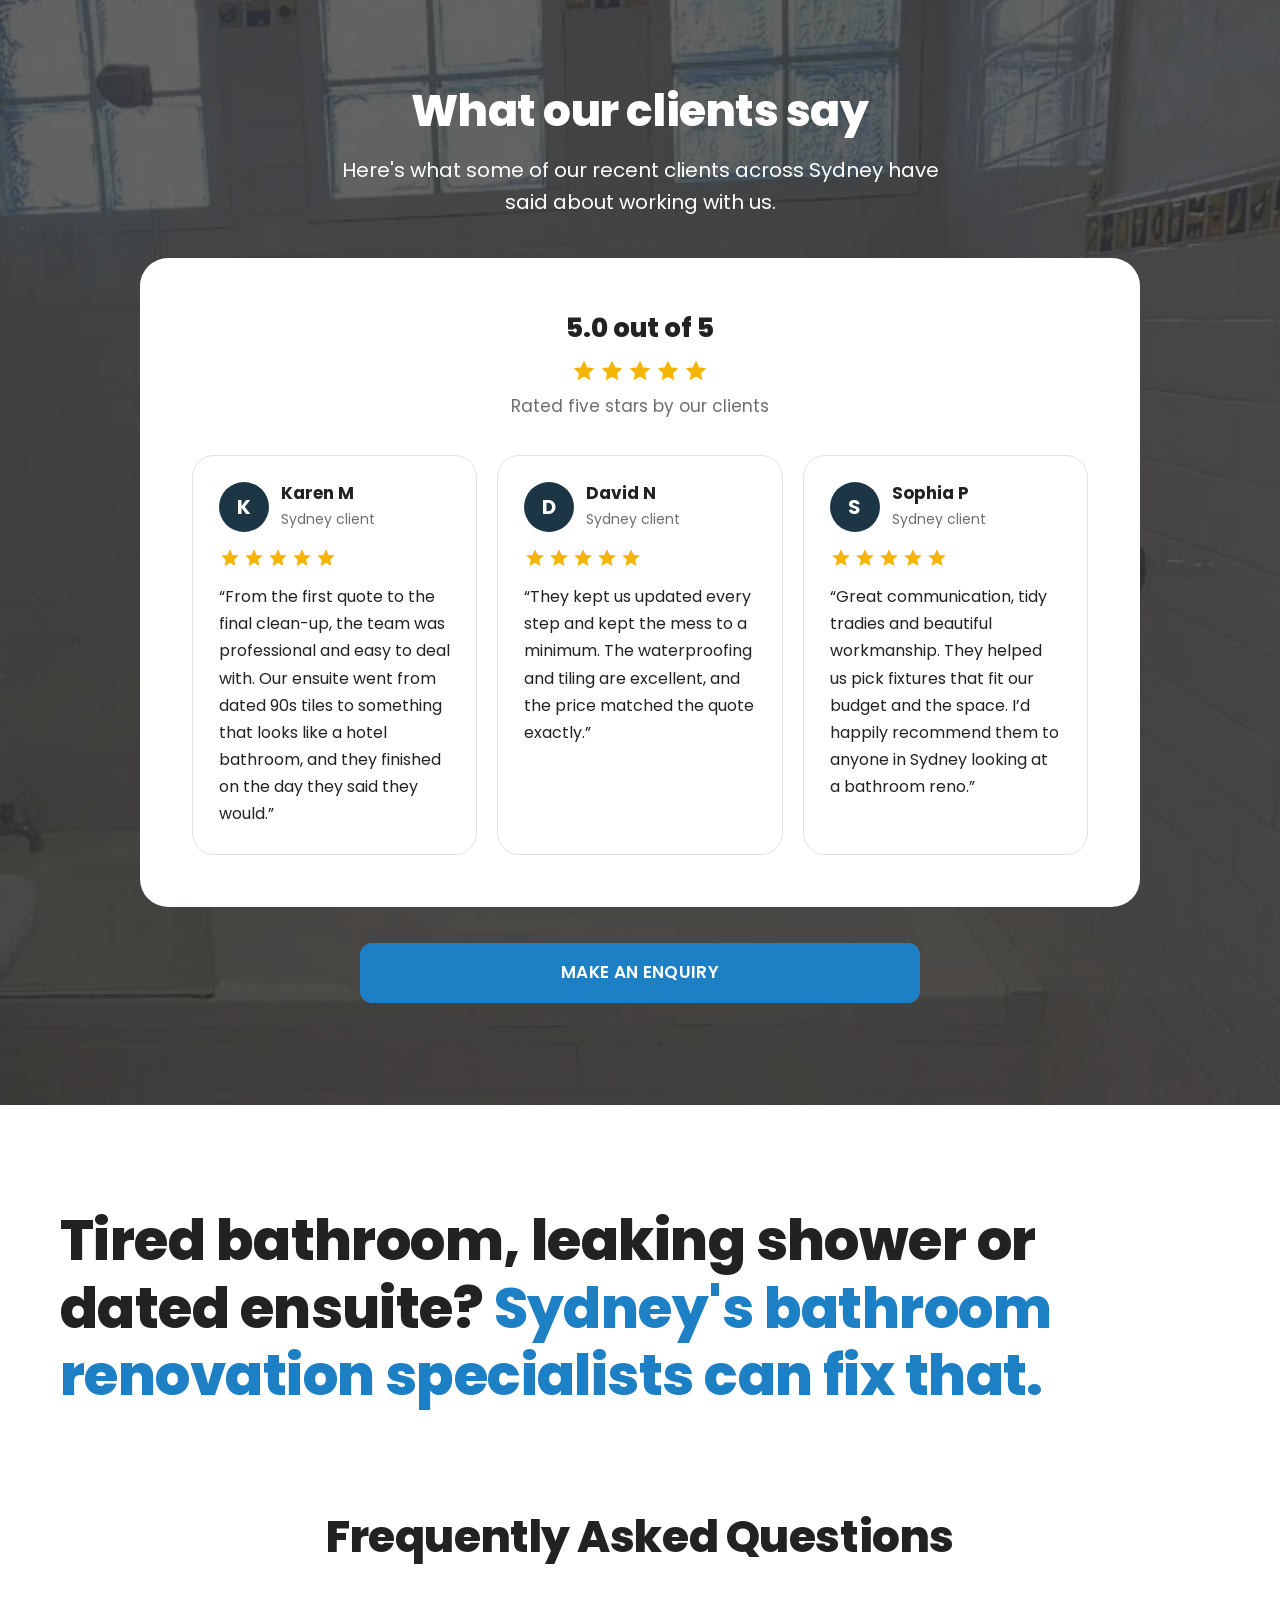
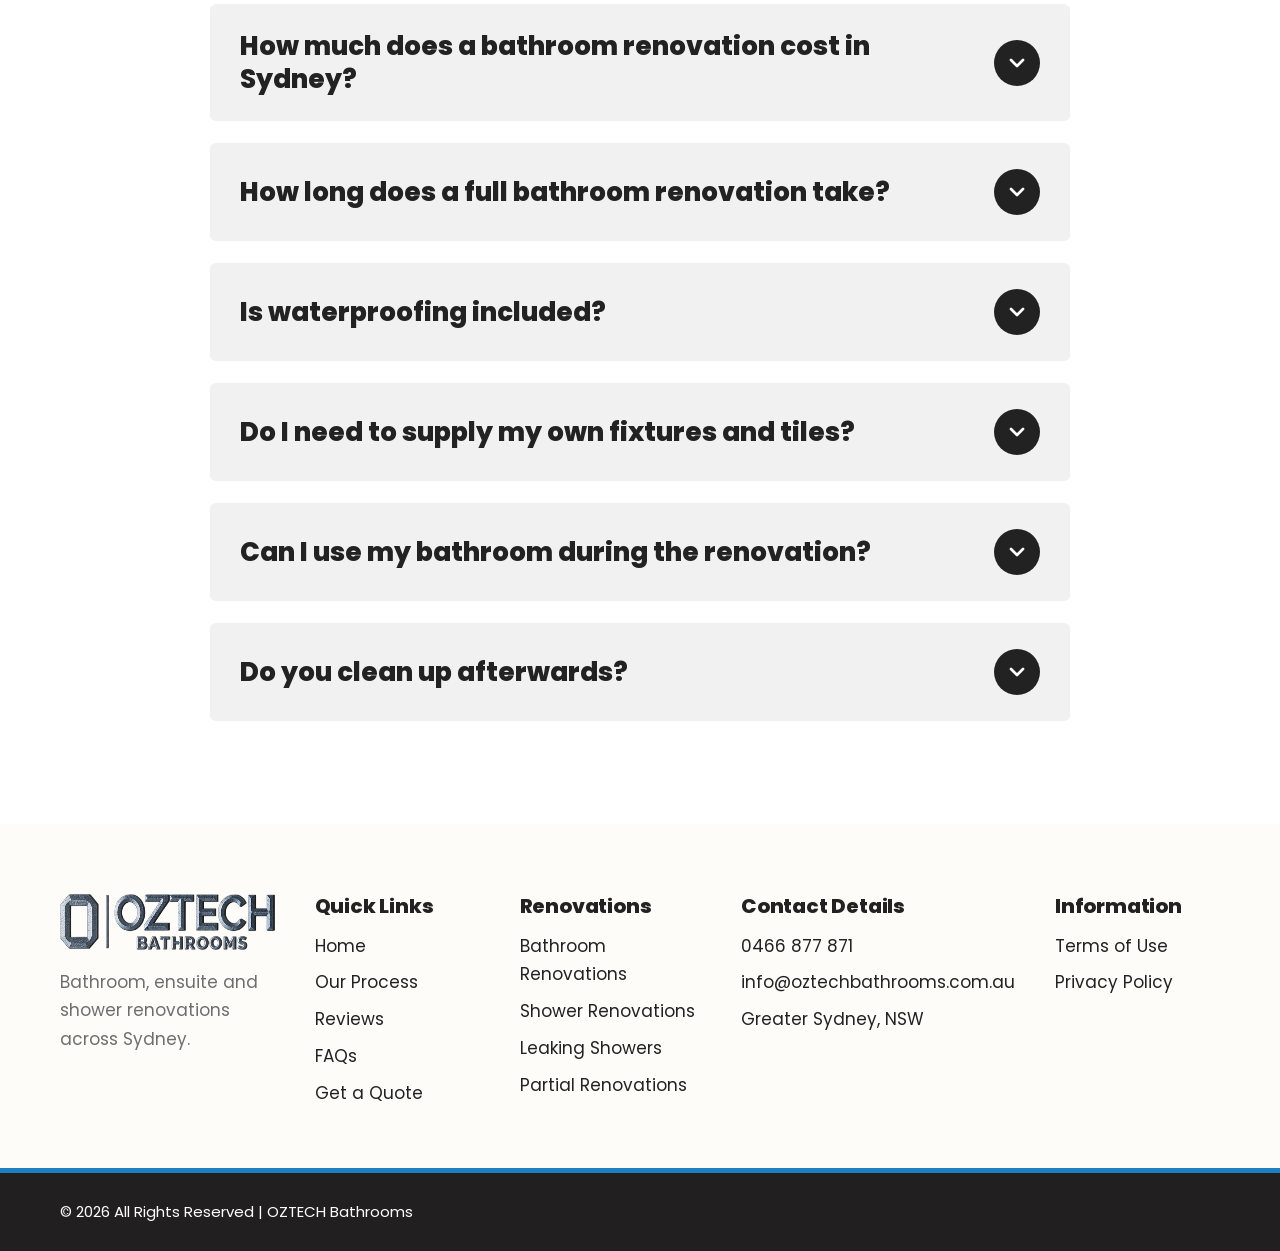
==== commit db921ef0: "Redesign in a light trade-business style (preview, not on main) - Light sticky header with phone, ce" ====
--- a/index.html
+++ b/index.html
@@ -5,7 +5,7 @@
 <meta name="viewport" content="width=device-width, initial-scale=1, viewport-fit=cover">
 <title>OZTECH Bathrooms | Bathroom Renovations Sydney</title>
 <meta name="description" content="OZTECH Bathrooms: bathroom, ensuite and shower renovations in Sydney. Leaking shower repairs, waterproofing and partial renovations. Fixed, itemised quotes.">
-<meta name="theme-color" content="#0a0a0a">
+<meta name="theme-color" content="#fdfcf9">
 <meta property="og:type" content="website">
 <meta property="og:site_name" content="OZTECH Bathrooms">
 <meta property="og:title" content="OZTECH Bathrooms | Bathroom Renovations Sydney">
@@ -17,369 +17,271 @@
 <link rel="apple-touch-icon" href="assets/img/apple-touch-icon.png">
 <link rel="preconnect" href="https://fonts.googleapis.com">
 <link rel="preconnect" href="https://fonts.gstatic.com" crossorigin>
-<link rel="stylesheet" href="https://fonts.googleapis.com/css2?family=Archivo:wdth,wght@100..125,400..700&family=Hanken+Grotesk:wght@400;500;600;700&display=swap">
+<link rel="stylesheet" href="https://fonts.googleapis.com/css2?family=Poppins:wght@400;500;600;700;800&display=swap">
 <link rel="stylesheet" href="assets/css/styles.css">
-<link rel="preload" as="image" href="assets/img/oztech-logo-480.webp" type="image/webp">
 <script type="application/ld+json">{"@context": "https://schema.org", "@type": "HomeAndConstructionBusiness", "name": "OZTECH Bathrooms", "description": "Sydney bathroom renovation specialists: complete bathroom and ensuite renovations, shower renovations, leaking shower repairs and partial renovations.", "image": "assets/img/og-image.jpg", "logo": "assets/img/oztech-logo-960.png", "telephone": "+61466877871", "email": "info@oztechbathrooms.com.au", "address": {"@type": "PostalAddress", "addressLocality": "Sydney", "addressRegion": "NSW", "addressCountry": "AU"}, "areaServed": {"@type": "City", "name": "Sydney"}, "makesOffer": [{"@type": "Offer", "itemOffered": {"@type": "Service", "name": "Bathroom Renovations"}}, {"@type": "Offer", "itemOffered": {"@type": "Service", "name": "Shower Renovations"}}, {"@type": "Offer", "itemOffered": {"@type": "Service", "name": "Leaking Showers"}}, {"@type": "Offer", "itemOffered": {"@type": "Service", "name": "Partial Renovations"}}]}</script>
 </head>
 <body>
 <a class="skip-link" href="#main">Skip to content</a>
 <header class="site-header">
-  <div class="wrap">
+  <div class="header-inner">
+    <a class="header-call" href="tel:+61466877871" data-biz-href="tel" aria-label="Call OZTECH Bathrooms"><svg viewBox="0 0 24 24" aria-hidden="true"><path fill="currentColor" d="M6.6 10.8a15.1 15.1 0 006.6 6.6l2.2-2.2a1 1 0 011-.25 11.4 11.4 0 003.6.57 1 1 0 011 1V20a1 1 0 01-1 1A17 17 0 013 4a1 1 0 011-1h3.5a1 1 0 011 1c0 1.25.2 2.45.57 3.57a1 1 0 01-.25 1z"/></svg></a>
     <a class="brand" href="index.html" aria-label="OZTECH Bathrooms home">
       <picture>
-        <source srcset="assets/img/oztech-logo-480.webp 480w, assets/img/oztech-logo-960.webp 960w" sizes="210px" type="image/webp">
+        <source srcset="assets/img/oztech-logo-480.webp 480w, assets/img/oztech-logo-960.webp 960w" sizes="220px" type="image/webp">
         <img src="assets/img/oztech-logo-480.png" alt="OZTECH Bathrooms" width="480" height="102" data-biz-img="logo">
       </picture>
     </a>
     <nav class="nav" aria-label="Primary">
-      <ul class="nav__list">
-        <li><a class="nav__link" href="index.html" aria-current="page">Home</a></li>
+      <ul>
+        <li><a href="index.html" aria-current="page">Home</a></li>
         <li class="has-menu">
-          <button class="nav__link" type="button" aria-expanded="false" aria-haspopup="true">Services <svg class="chev" viewBox="0 0 10 10" fill="none" stroke="currentColor" stroke-width="1.2" aria-hidden="true"><path d="M1 3l4 4 4-4"/></svg></button>
-          <ul class="menu"><li><a href="bathroom-renovations.html">Bathroom Renovations<svg class="arrow" viewBox="0 0 18 10" fill="none" stroke="currentColor" stroke-width="1.2" aria-hidden="true"><path d="M0 5h17M13 1l4 4-4 4"/></svg></a></li><li><a href="shower-renovations.html">Shower Renovations<svg class="arrow" viewBox="0 0 18 10" fill="none" stroke="currentColor" stroke-width="1.2" aria-hidden="true"><path d="M0 5h17M13 1l4 4-4 4"/></svg></a></li><li><a href="leaking-showers.html">Leaking Showers<svg class="arrow" viewBox="0 0 18 10" fill="none" stroke="currentColor" stroke-width="1.2" aria-hidden="true"><path d="M0 5h17M13 1l4 4-4 4"/></svg></a></li><li><a href="partial-renovations.html">Partial Renovations<svg class="arrow" viewBox="0 0 18 10" fill="none" stroke="currentColor" stroke-width="1.2" aria-hidden="true"><path d="M0 5h17M13 1l4 4-4 4"/></svg></a></li></ul>
+          <button class="nav-link" type="button" aria-expanded="false" aria-haspopup="true">Renovations <svg class="chev" viewBox="0 0 12 12" aria-hidden="true"><path d="M2 4l4 4 4-4" fill="none" stroke="currentColor" stroke-width="1.8" stroke-linecap="round" stroke-linejoin="round"/></svg></button>
+          <ul class="menu"><li><a href="bathroom-renovations.html">Bathroom Renovations</a></li><li><a href="shower-renovations.html">Shower Renovations</a></li><li><a href="leaking-showers.html">Leaking Showers</a></li><li><a href="partial-renovations.html">Partial Renovations</a></li></ul>
         </li>
-        <li><a class="nav__link" href="#work">Our Work</a></li>
-        <li><a class="nav__link" href="#process">Process</a></li>
-        <li><a class="nav__link" href="#reviews">Reviews</a></li>
-      </ul>
-      <a class="btn btn--light header-cta" href="get-a-quote.html">Free Quote <svg class="arrow" viewBox="0 0 18 10" fill="none" stroke="currentColor" stroke-width="1.2" aria-hidden="true"><path d="M0 5h17M13 1l4 4-4 4"/></svg></a>
+        <li><a href="#process">Our Process</a></li>
+        <li><a href="#reviews">Reviews</a></li>
+        <li><a href="#faq">FAQs</a></li>
+      </ul>
     </nav>
-    <button class="nav-toggle" type="button" aria-expanded="false" aria-controls="drawer" aria-label="Open menu"><span></span><span></span><span></span></button>
+    <div class="header-actions">
+      <a class="header-phone" href="tel:+61466877871" data-biz-href="tel"><svg viewBox="0 0 24 24" aria-hidden="true"><path fill="currentColor" d="M6.6 10.8a15.1 15.1 0 006.6 6.6l2.2-2.2a1 1 0 011-.25 11.4 11.4 0 003.6.57 1 1 0 011 1V20a1 1 0 01-1 1A17 17 0 013 4a1 1 0 011-1h3.5a1 1 0 011 1c0 1.25.2 2.45.57 3.57a1 1 0 01-.25 1z"/></svg><span data-biz="phone">0466 877 871</span></a>
+      <a class="btn btn--sm" href="get-a-quote.html">Get a Quote</a>
+    </div>
+    <button class="nav-toggle" type="button" aria-expanded="false" aria-controls="drawer" aria-label="Open menu"><svg viewBox="0 0 24 24" aria-hidden="true"><path d="M3 6h18M3 12h18M3 18h18" stroke="currentColor" stroke-width="2" stroke-linecap="round"/></svg></button>
   </div>
 </header>
 
 <div class="drawer" id="drawer" aria-hidden="true">
-  <ul class="drawer__list">
+  <div class="drawer-top"><span>Menu</span><button class="drawer-close" type="button" aria-label="Close menu"><svg viewBox="0 0 24 24" aria-hidden="true"><path d="M5 5l14 14M19 5L5 19" stroke="currentColor" stroke-width="2" stroke-linecap="round"/></svg></button></div>
+  <ul class="drawer-list">
     <li><a href="index.html">Home</a></li>
-    <li><span class="drawer__label">Services</span><ul class="drawer__sub"><li><a href="bathroom-renovations.html">Bathroom Renovations</a></li><li><a href="shower-renovations.html">Shower Renovations</a></li><li><a href="leaking-showers.html">Leaking Showers</a></li><li><a href="partial-renovations.html">Partial Renovations</a></li></ul></li>
-    <li><a href="#work">Our Work</a></li>
-    <li><a href="#process">Process</a></li>
+    <li><a href="bathroom-renovations.html">Bathroom Renovations</a></li><li><a href="shower-renovations.html">Shower Renovations</a></li><li><a href="leaking-showers.html">Leaking Showers</a></li><li><a href="partial-renovations.html">Partial Renovations</a></li>
+    <li><a href="#process">Our Process</a></li>
     <li><a href="#reviews">Reviews</a></li>
+    <li><a href="#faq">FAQs</a></li>
   </ul>
-  <div class="drawer__foot">
-    <a class="btn btn--light" href="get-a-quote.html">Request a Free Quote <svg class="arrow" viewBox="0 0 18 10" fill="none" stroke="currentColor" stroke-width="1.2" aria-hidden="true"><path d="M0 5h17M13 1l4 4-4 4"/></svg></a>
-    <a class="btn btn--ghost" href="tel:+61466877871" data-biz-href="tel"><svg viewBox="0 0 16 16" fill="none" stroke="currentColor" stroke-width="1.2" aria-hidden="true"><path d="M5.6 1.5H3A1.5 1.5 0 001.5 3c0 6.4 5.1 11.5 11.5 11.5A1.5 1.5 0 0014.5 13v-2.6l-3.2-1.1-1.5 1.5A8.6 8.6 0 015.2 6.2l1.5-1.5z"/></svg> <span data-cms-skip>Call</span> <span data-biz="phone">0466 877 871</span></a>
+  <div class="drawer-foot">
+    <a class="btn btn--block" href="get-a-quote.html">Get a Free Quote</a>
+    <a class="btn btn--outline btn--block" href="tel:+61466877871" data-biz-href="tel">Call <span data-biz="phone">0466 877 871</span></a>
   </div>
 </div>
 
 <main id="main">
 
-<!-- HERO -->
 <section class="hero" aria-labelledby="hero-title">
+  <img class="hero-bg" src="assets/img/slots/home-hero-1600.webp" srcset="assets/img/slots/home-hero-800.webp 800w, assets/img/slots/home-hero-1600.webp 1600w" sizes="100vw" alt="Modern bathroom with a walk-in shower and large-format wall tiles" width="1600" height="900" fetchpriority="high" decoding="async">
+  <div class="wrap hero-inner">
+    <h1 id="hero-title">Bathroom Renovation Specialists in Sydney</h1>
+    <p>We renovate bathrooms, ensuites and showers across Sydney. Waterproofing done properly, tiling done right, and one team on the job from strip-out to final clean.</p>
+    <div class="actions">
+      <a class="btn" href="get-a-quote.html">Get a Free Quote</a>
+      <a class="btn btn--outline-light" href="tel:+61466877871" data-biz-href="tel">Call <span data-biz="phone">0466 877 871</span></a>
+    </div>
+  </div>
+</section>
+
+<div class="strip" aria-hidden="true"><ul><li><img src="assets/img/slots/strip-1-1600.webp" srcset="assets/img/slots/strip-1-800.webp 800w, assets/img/slots/strip-1-1600.webp 1600w" sizes="(max-width: 720px) 40vw, 17vw" alt="" width="1600" height="1600" loading="lazy" decoding="async"></li><li><img src="assets/img/slots/strip-2-1600.webp" srcset="assets/img/slots/strip-2-800.webp 800w, assets/img/slots/strip-2-1600.webp 1600w" sizes="(max-width: 720px) 40vw, 17vw" alt="" width="1600" height="1600" loading="lazy" decoding="async"></li><li><img src="assets/img/slots/strip-3-1600.webp" srcset="assets/img/slots/strip-3-800.webp 800w, assets/img/slots/strip-3-1600.webp 1600w" sizes="(max-width: 720px) 40vw, 17vw" alt="" width="1600" height="1600" loading="lazy" decoding="async"></li><li><img src="assets/img/slots/strip-4-1600.webp" srcset="assets/img/slots/strip-4-800.webp 800w, assets/img/slots/strip-4-1600.webp 1600w" sizes="(max-width: 720px) 40vw, 17vw" alt="" width="1600" height="1600" loading="lazy" decoding="async"></li><li><img src="assets/img/slots/strip-5-1600.webp" srcset="assets/img/slots/strip-5-800.webp 800w, assets/img/slots/strip-5-1600.webp 1600w" sizes="(max-width: 720px) 40vw, 17vw" alt="" width="1600" height="1600" loading="lazy" decoding="async"></li><li><img src="assets/img/slots/strip-6-1600.webp" srcset="assets/img/slots/strip-6-800.webp 800w, assets/img/slots/strip-6-1600.webp 1600w" sizes="(max-width: 720px) 40vw, 17vw" alt="" width="1600" height="1600" loading="lazy" decoding="async"></li></ul></div>
+
+<section class="band band--charcoal why" aria-labelledby="why-title">
   <div class="wrap">
-    <div class="hero__copy">
-      <span class="eyebrow reveal">Sydney Bathroom Renovation Specialists</span>
-      <h1 class="display reveal reveal-d1" id="hero-title">Bathrooms,<br>built properly.</h1>
-      <p class="lead reveal reveal-d2">We renovate bathrooms, ensuites and showers across Sydney. Waterproofing done to standard, tiling done properly, and one team on the job from strip-out to final clean.</p>
-      <div class="hero__actions reveal reveal-d3">
-        <a class="btn btn--light" href="get-a-quote.html">Request a Free Quote <svg class="arrow" viewBox="0 0 18 10" fill="none" stroke="currentColor" stroke-width="1.2" aria-hidden="true"><path d="M0 5h17M13 1l4 4-4 4"/></svg></a>
-        <a class="btn btn--ghost" href="#work">View Our Work</a>
-      </div>
-      <ul class="hero__meta reveal reveal-d4">
-        <li><svg viewBox="0 0 16 16" fill="none" stroke="currentColor" stroke-width="1.2" aria-hidden="true"><path d="M8 1.5l5.5 2v4.2c0 3.3-2.3 5.9-5.5 6.8-3.2-.9-5.5-3.5-5.5-6.8V3.5z"/><path d="M5.5 8l1.8 1.8L10.8 6"/></svg> Waterproofing done properly</li>
-        <li><svg viewBox="0 0 16 16" fill="none" stroke="currentColor" stroke-width="1.2" aria-hidden="true"><path d="M3.5 1.5h6l3 3v10h-9z"/><path d="M9.5 1.5v3h3M5.5 8h5M5.5 10.5h5"/></svg> Fixed, itemised quotes</li>
-        <li><svg viewBox="0 0 16 16" fill="none" stroke="currentColor" stroke-width="1.2" aria-hidden="true"><path d="M8 15s5-4.6 5-8.5A5 5 0 003 6.5C3 10.4 8 15 8 15z"/><circle cx="8" cy="6.5" r="1.8"/></svg> Servicing all of Sydney</li>
-      </ul>
-    </div>
-    <div class="hero__media reveal reveal-d2">
-      <span class="hero__outline" aria-hidden="true"></span>
-      <div class="hero__frame">
-        <img src="assets/img/14377-1600.webp" srcset="assets/img/14377-800.webp 800w, assets/img/14377-1600.webp 1600w" sizes="(max-width: 1024px) 90vw, 40vw" alt="Completed OZTECH bathroom renovation with frameless walk-in shower, marble-look wall tiles and black and white octagon mosaic floor" width="924" height="2000" fetchpriority="high" decoding="async">
-      </div>
-      <div class="hero__badge">
-        <span class="stars" role="img" aria-label="5 out of 5 stars"><svg viewBox="0 0 20 20" aria-hidden="true"><path d="M10 1.5l2.6 5.5 6 .8-4.4 4.1 1.1 6-5.3-2.9-5.3 2.9 1.1-6L1.4 7.8l6-.8z"/></svg><svg viewBox="0 0 20 20" aria-hidden="true"><path d="M10 1.5l2.6 5.5 6 .8-4.4 4.1 1.1 6-5.3-2.9-5.3 2.9 1.1-6L1.4 7.8l6-.8z"/></svg><svg viewBox="0 0 20 20" aria-hidden="true"><path d="M10 1.5l2.6 5.5 6 .8-4.4 4.1 1.1 6-5.3-2.9-5.3 2.9 1.1-6L1.4 7.8l6-.8z"/></svg><svg viewBox="0 0 20 20" aria-hidden="true"><path d="M10 1.5l2.6 5.5 6 .8-4.4 4.1 1.1 6-5.3-2.9-5.3 2.9 1.1-6L1.4 7.8l6-.8z"/></svg><svg viewBox="0 0 20 20" aria-hidden="true"><path d="M10 1.5l2.6 5.5 6 .8-4.4 4.1 1.1 6-5.3-2.9-5.3 2.9 1.1-6L1.4 7.8l6-.8z"/></svg></span>
-        <strong>5.0 rated</strong>
-        <span>by Sydney homeowners</span>
-      </div>
-    </div>
-  </div>
-</section>
-
-
-<!-- INTRO -->
-<section class="section section--light" aria-labelledby="intro-title">
-  <div class="wrap intro">
-    <div class="intro__media reveal">
-      <div class="frame"><img src="assets/img/14374-1600.webp" srcset="assets/img/14374-800.webp 800w, assets/img/14374-1600.webp 1600w" sizes="(max-width: 1024px) 100vw, 42vw" alt="Renovated bathroom with frameless shower screen over bath, brushed nickel rail shower and heated towel rail" width="924" height="2000" loading="lazy" decoding="async"></div>
-      <span class="caption">Completed &middot; Sydney</span>
-    </div>
-    <div class="intro__copy">
-      <span class="eyebrow reveal">About OZTECH</span>
-      <h2 class="h2 reveal reveal-d1" id="intro-title">One team, from strip-out to final clean</h2>
-      <p class="lead reveal reveal-d2">We're a Sydney bathroom renovation business. We give you a straight answer on what your bathroom needs, do the prep work behind the walls properly, and finish the job neatly.</p>
-      <p class="lead reveal reveal-d2">Whether it's a full renovation, a new shower or a leak that needs fixing, you deal with the same team from the first visit to the final clean.</p>
-      <ul class="intro__points reveal reveal-d3">
-        <li><strong>Fixed quotes</strong><span>Itemised and clear. The price you approve is the price you pay.</span></li>
-        <li><strong>One team</strong><span>A single point of contact from first visit to final clean.</span></li>
-        <li><strong>Done right</strong><span>Proper waterproofing and careful prep beneath every tile.</span></li>
-        <li><strong>Tidy sites</strong><span>Protected floors, tidy work areas and minimal disruption.</span></li>
-      </ul>
-      <a class="btn btn--dark reveal reveal-d4" href="get-a-quote.html">Book an On-Site Quote <svg class="arrow" viewBox="0 0 18 10" fill="none" stroke="currentColor" stroke-width="1.2" aria-hidden="true"><path d="M0 5h17M13 1l4 4-4 4"/></svg></a>
-    </div>
-  </div>
-</section>
-
-<!-- SERVICES -->
-<section class="section" id="services" aria-labelledby="services-title">
+    <h2 id="why-title" class="center">Why Sydney homeowners choose OZTECH Bathrooms</h2>
+    <ul class="why-grid">
+      <li><span class="why-num">5.0</span><strong>Star client rating</strong></li>
+      <li><span class="why-icon"><svg viewBox="0 0 48 48" aria-hidden="true"><path fill="currentColor" d="M12 4h17l9 9v31H12z" opacity=".25"/><path fill="none" stroke="currentColor" stroke-width="3" stroke-linejoin="round" d="M12 4h17l9 9v31H12zM29 4v9h9"/><path stroke="currentColor" stroke-width="3" stroke-linecap="round" d="M18 24h14M18 31h14M18 38h8"/></svg></span><strong>Fixed, itemised quotes</strong></li>
+      <li><span class="why-icon"><svg viewBox="0 0 48 48" aria-hidden="true"><path fill="currentColor" d="M14 14a10 10 0 0120 0v2H14z"/><rect x="21" y="6" width="6" height="5" rx="1" fill="currentColor"/><circle cx="24" cy="21" r="7" fill="none" stroke="currentColor" stroke-width="3"/><path fill="none" stroke="currentColor" stroke-width="3" stroke-linejoin="round" d="M9 44v-6a8 8 0 018-8h14a8 8 0 018 8v6zM18 30v14M30 30v14"/></svg></span><strong>One team, start to finish</strong></li>
+      <li><span class="why-icon"><svg viewBox="0 0 48 48" aria-hidden="true"><path fill="currentColor" d="M24 3a15 15 0 00-15 15c0 11 15 25 15 25s15-14 15-25A15 15 0 0024 3zm0 21a6 6 0 110-12 6 6 0 010 12z"/><ellipse cx="24" cy="44" rx="11" ry="2.5" fill="currentColor" opacity=".35"/></svg></span><strong>Sydney based</strong></li>
+    </ul>
+  </div>
+</section>
+
+<section class="band band--charcoal-2" id="services" aria-labelledby="services-title">
   <div class="wrap">
-    <div class="section-head">
-      <div>
-        <span class="eyebrow reveal">What we do</span>
-        <h2 class="h2 reveal reveal-d1" id="services-title">We only do bathrooms</h2>
-      </div>
-      <p class="lead reveal reveal-d2">Focusing on one room means we know it inside out: the waterproofing, the drainage falls, the tiling details and the finishing work that make a bathroom last.</p>
-    </div>
-    <div class="services">
-      <article class="service-card reveal reveal-d1">
-        <div class="service-card__img"><img src="assets/img/14377-1600.webp" srcset="assets/img/14377-800.webp 800w, assets/img/14377-1600.webp 1600w" sizes="(max-width: 720px) 100vw, (max-width: 1180px) 50vw, 25vw" alt="Renovated bathroom with frameless walk-in shower, marble-look tiles and black and white mosaic floor" width="924" height="2000" loading="lazy" decoding="async" style="object-position:50% 60%"></div>
-        <span class="service-card__num">01</span>
-        <div class="service-card__body">
-          <h3>Bathroom Renovations</h3>
-          <p>Full strip-out and rebuild. Main bathrooms and ensuites with new waterproofing, tiling, fixtures and fittings.</p>
-          <a class="text-link" href="bathroom-renovations.html">Find out more <svg class="arrow" viewBox="0 0 18 10" fill="none" stroke="currentColor" stroke-width="1.2" aria-hidden="true"><path d="M0 5h17M13 1l4 4-4 4"/></svg></a>
-        </div>
-        <a class="cover" href="bathroom-renovations.html" aria-label="Bathroom Renovations" tabindex="-1"></a>
-      </article><article class="service-card reveal reveal-d2">
-        <div class="service-card__img"><img src="assets/img/14374-1600.webp" srcset="assets/img/14374-800.webp 800w, assets/img/14374-1600.webp 1600w" sizes="(max-width: 720px) 100vw, (max-width: 1180px) 50vw, 25vw" alt="Shower over bath with frameless glass panel, brushed nickel rail shower and handmade-look white tiles" width="924" height="2000" loading="lazy" decoding="async" style="object-position:50% 45%"></div>
-        <span class="service-card__num">02</span>
-        <div class="service-card__body">
-          <h3>Shower Renovations</h3>
-          <p>Walk-in showers, frameless screens, recessed niches and shower-over-bath upgrades.</p>
-          <a class="text-link" href="shower-renovations.html">Find out more <svg class="arrow" viewBox="0 0 18 10" fill="none" stroke="currentColor" stroke-width="1.2" aria-hidden="true"><path d="M0 5h17M13 1l4 4-4 4"/></svg></a>
-        </div>
-        <a class="cover" href="shower-renovations.html" aria-label="Shower Renovations" tabindex="-1"></a>
-      </article><article class="service-card reveal reveal-d3">
-        <div class="service-card__img"><img src="assets/img/14375-1600.webp" srcset="assets/img/14375-800.webp 800w, assets/img/14375-1600.webp 1600w" sizes="(max-width: 720px) 100vw, (max-width: 1180px) 50vw, 25vw" alt="Bathroom stripped back and prepared ahead of re-waterproofing and retiling" width="924" height="2000" loading="lazy" decoding="async" style="object-position:50% 45%"></div>
-        <span class="service-card__num">03</span>
-        <div class="service-card__body">
-          <h3>Leaking Showers</h3>
-          <p>We find the source, strip back what's failed and rebuild with new waterproofing. Fixed properly, not patched.</p>
-          <a class="text-link" href="leaking-showers.html">Find out more <svg class="arrow" viewBox="0 0 18 10" fill="none" stroke="currentColor" stroke-width="1.2" aria-hidden="true"><path d="M0 5h17M13 1l4 4-4 4"/></svg></a>
-        </div>
-        <a class="cover" href="leaking-showers.html" aria-label="Leaking Showers" tabindex="-1"></a>
-      </article><article class="service-card reveal reveal-d4">
-        <div class="service-card__img"><img src="assets/img/14378-1600.webp" srcset="assets/img/14378-800.webp 800w, assets/img/14378-1600.webp 1600w" sizes="(max-width: 720px) 100vw, (max-width: 1180px) 50vw, 25vw" alt="Classic white subway-tiled bathroom with glass block windows and frameless bath screen" width="1080" height="770" loading="lazy" decoding="async" style="object-position:50% 50%"></div>
-        <span class="service-card__num">04</span>
-        <div class="service-card__body">
-          <h3>Partial Renovations</h3>
-          <p>New vanity, tapware, screen or tiles without the full strip-out. A good option when the budget or timeframe is tighter.</p>
-          <a class="text-link" href="partial-renovations.html">Find out more <svg class="arrow" viewBox="0 0 18 10" fill="none" stroke="currentColor" stroke-width="1.2" aria-hidden="true"><path d="M0 5h17M13 1l4 4-4 4"/></svg></a>
-        </div>
-        <a class="cover" href="partial-renovations.html" aria-label="Partial Renovations" tabindex="-1"></a>
-      </article>
-    </div>
-  </div>
-</section>
-
-<!-- BEFORE / AFTER -->
-<section class="section section--ink" id="work" aria-labelledby="ba-title">
-  <div class="wrap ba">
-    <div class="ba__copy">
-      <span class="eyebrow reveal">Before &amp; after</span>
-      <h2 class="h2 reveal reveal-d1" id="ba-title">Same room, new finish</h2>
-      <p class="lead reveal reveal-d2">Drag the slider to compare. We replaced the tired wall tiles with handmade-look tiles, fitted a new rail shower and frameless screen, and kept the existing layout and floor.</p>
-      <ul class="ba__list reveal reveal-d3">
-        <li><b>01</b>Old tiles removed and walls prepared</li>
-        <li><b>02</b>Wet areas re-waterproofed before tiling</li>
-        <li><b>03</b>New tiling, tapware, rail shower and screen</li>
-      </ul>
-      <a class="text-link reveal reveal-d4" href="partial-renovations.html">See partial renovations <svg class="arrow" viewBox="0 0 18 10" fill="none" stroke="currentColor" stroke-width="1.2" aria-hidden="true"><path d="M0 5h17M13 1l4 4-4 4"/></svg></a>
-    </div>
-    <div class="compare reveal reveal-d2">
-      <img src="assets/img/14376-1600.webp" srcset="assets/img/14376-800.webp 800w, assets/img/14376-1600.webp 1600w" sizes="(max-width: 1024px) 100vw, 50vw" alt="Before: bathroom with dated white tiles and worn grout" width="924" height="2000" loading="lazy" decoding="async">
-      <img class="compare__after" src="assets/img/14374-1600.webp" srcset="assets/img/14374-800.webp 800w, assets/img/14374-1600.webp 1600w" sizes="(max-width: 1024px) 100vw, 50vw" alt="After: renovated bathroom with new handmade-look tiles, rail shower and frameless glass panel" width="924" height="2000" loading="lazy" decoding="async">
-      <span class="compare__tag compare__tag--before">Before</span>
-      <span class="compare__tag compare__tag--after">After</span>
-      <input type="range" min="0" max="100" value="50" aria-label="Drag to compare before and after">
-      <div class="compare__handle" aria-hidden="true"><span class="compare__knob"><svg viewBox="0 0 26 12" fill="none" stroke="currentColor" stroke-width="1.2"><path d="M5 1L1 6l4 5M21 1l4 5-4 5M1 6h24"/></svg></span></div>
-    </div>
-  </div>
-</section>
-
-<!-- GALLERY -->
-<section class="section section--paper" aria-labelledby="gallery-title">
+    <div class="intro">
+      <h2 id="services-title">Our Bathroom Renovation Services</h2>
+      <p class="lead">We renovate bathrooms, ensuites and showers right across Sydney, and fix leaking showers properly.</p>
+    </div>
+    <div class="svc-grid"><article class="svc-block">
+          <a class="svc-img" href="bathroom-renovations.html" tabindex="-1" aria-hidden="true"><img src="assets/img/slots/svc-bathroom-1600.webp" srcset="assets/img/slots/svc-bathroom-800.webp 800w, assets/img/slots/svc-bathroom-1600.webp 1600w" sizes="(max-width: 900px) 100vw, 45vw" alt="" width="1600" height="1000" loading="lazy" decoding="async"></a>
+          <h3><a href="bathroom-renovations.html">Bathroom Renovations</a></h3>
+          <p>A full renovation covers the strip-out, plumbing, electrical, waterproofing, wall and floor tiling, fit-off and the final clean. We organise every trade, so you don't have to chase plumbers, sparkies or tilers yourself.</p>
+          <a class="text-link" href="bathroom-renovations.html">More about bathroom renovations</a>
+        </article><article class="svc-block">
+          <a class="svc-img" href="shower-renovations.html" tabindex="-1" aria-hidden="true"><img src="assets/img/slots/svc-shower-1600.webp" srcset="assets/img/slots/svc-shower-800.webp 800w, assets/img/slots/svc-shower-1600.webp 1600w" sizes="(max-width: 900px) 100vw, 45vw" alt="" width="1600" height="1000" loading="lazy" decoding="async"></a>
+          <h3><a href="shower-renovations.html">Shower Renovations</a></h3>
+          <p>Walk-in showers, frameless screens, recessed niches and shower-over-bath upgrades. We rebuild showers from the base up so they look good and drain properly.</p>
+          <a class="text-link" href="shower-renovations.html">More about shower renovations</a>
+        </article><article class="svc-block">
+          <a class="svc-img" href="leaking-showers.html" tabindex="-1" aria-hidden="true"><img src="assets/img/slots/svc-leaking-1600.webp" srcset="assets/img/slots/svc-leaking-800.webp 800w, assets/img/slots/svc-leaking-1600.webp 1600w" sizes="(max-width: 900px) 100vw, 45vw" alt="" width="1600" height="1000" loading="lazy" decoding="async"></a>
+          <h3><a href="leaking-showers.html">Leaking Showers</a></h3>
+          <p>We find where the water is getting through, strip back what's failed and rebuild with new waterproofing, so the problem is fixed rather than patched over.</p>
+          <a class="text-link" href="leaking-showers.html">More about leaking showers</a>
+        </article><article class="svc-block">
+          <a class="svc-img" href="partial-renovations.html" tabindex="-1" aria-hidden="true"><img src="assets/img/slots/svc-partial-1600.webp" srcset="assets/img/slots/svc-partial-800.webp 800w, assets/img/slots/svc-partial-1600.webp 1600w" sizes="(max-width: 900px) 100vw, 45vw" alt="" width="1600" height="1000" loading="lazy" decoding="async"></a>
+          <h3><a href="partial-renovations.html">Partial Renovations</a></h3>
+          <p>New wall tiles, a vanity, tapware or a frameless screen without a full strip-out. A good option when the layout works and the budget or timeframe is tighter.</p>
+          <a class="text-link" href="partial-renovations.html">More about partial renovations</a>
+        </article></div>
+    <div class="actions"><a class="btn btn--wide" href="get-a-quote.html">Get a Quote</a></div>
+  </div>
+</section>
+
+<div class="photo-band"><img src="assets/img/slots/band-1600.webp" srcset="assets/img/slots/band-800.webp 800w, assets/img/slots/band-1600.webp 1600w" sizes="100vw" alt="Bright modern bathroom with a freestanding bath and walk-in shower" width="1600" height="686" loading="lazy" decoding="async"></div>
+
+<section class="band band--white" aria-labelledby="cost-title">
+  <div class="wrap split">
+    <div class="prose-block">
+      <h2 id="cost-title" class="h-muted">Bathroom renovation cost <span class="accent">in Sydney</span></h2>
+      <p>Every bathroom is different, so we don't publish a one-size-fits-all price. After a free visit to measure up, you get an itemised quote that shows exactly where the money goes, including allowances for tiles and fixtures.</p>
+      <p class="sub">What changes the cost of a bathroom renovation:</p>
+      <ul class="bullets">
+        <li>The size and layout of the room</li>
+        <li>Your choice of tiles, tapware, vanity and screen</li>
+        <li>How much plumbing and electrical work is needed</li>
+        <li>Moving the shower, toilet or vanity to a new spot</li>
+        <li>The condition of the walls and floor once the old tiles are off</li>
+        <li>Built-in storage and joinery</li>
+      </ul>
+      <p>We'll point out the big cost drivers and where you can save. If something changes once work starts, nothing extra goes ahead without your approval.</p>
+      <a class="btn btn--wide" href="#services">Explore Renovation Options</a>
+    </div>
+    <div class="split-img"><img src="assets/img/slots/cost-1600.webp" srcset="assets/img/slots/cost-800.webp 800w, assets/img/slots/cost-1600.webp 1600w" sizes="(max-width: 900px) 100vw, 40vw" alt="Wall-hung timber vanity with a round mirror and matte black tapware" width="1600" height="2000" loading="lazy" decoding="async"></div>
+  </div>
+</section>
+
+<section class="band band--navy" id="process" aria-labelledby="process-title">
+  <div class="wrap split split--top">
+    <div class="split-img"><img src="assets/img/slots/process-1600.webp" srcset="assets/img/slots/process-800.webp 800w, assets/img/slots/process-1600.webp 1600w" sizes="(max-width: 900px) 100vw, 40vw" alt="Modern vanity with a vessel basin and wall mixer" width="1600" height="2000" loading="lazy" decoding="async"></div>
+    <div>
+      <h2 id="process-title">Our renovation process, step by step</h2>
+      <p class="lead">Every job follows the same steps, so you know what's happening and when, and the disruption to your home is kept short.</p>
+      <div class="steps"><details><summary><span>1. Free on-site consultation</span><svg class="plus" viewBox="0 0 24 24" aria-hidden="true"><path d="M12 4v16M4 12h16" stroke="currentColor" stroke-width="1.6" stroke-linecap="round"/></svg></summary><p>We come to you, measure up and talk through what you want, what's possible in the space and roughly what it will involve.</p></details><details><summary><span>2. Design and quote</span><svg class="plus" viewBox="0 0 24 24" aria-hidden="true"><path d="M12 4v16M4 12h16" stroke="currentColor" stroke-width="1.6" stroke-linecap="round"/></svg></summary><p>You get an itemised quote with allowances for tiles and fixtures, plus help choosing finishes that suit your budget.</p></details><details><summary><span>3. Trades coordination</span><svg class="plus" viewBox="0 0 24 24" aria-hidden="true"><path d="M12 4v16M4 12h16" stroke="currentColor" stroke-width="1.6" stroke-linecap="round"/></svg></summary><p>We book the plumber, electrician, waterproofer and tiler in the right order, so you're not chasing anyone.</p></details><details><summary><span>4. Build</span><svg class="plus" viewBox="0 0 24 24" aria-hidden="true"><path d="M12 4v16M4 12h16" stroke="currentColor" stroke-width="1.6" stroke-linecap="round"/></svg></summary><p>Strip-out, rough-in, waterproofing, tiling and fit-off, with updates from us as each stage is finished.</p></details><details><summary><span>5. Final walk-through</span><svg class="plus" viewBox="0 0 24 24" aria-hidden="true"><path d="M12 4v16M4 12h16" stroke="currentColor" stroke-width="1.6" stroke-linecap="round"/></svg></summary><p>We go over the finished bathroom with you, sort out anything that isn't right and leave the place clean.</p></details></div>
+    </div>
+  </div>
+</section>
+
+<section class="band band--white tips" aria-labelledby="tips-title">
+  <div class="wrap tips-grid">
+    <div class="tips-img"><img src="assets/img/slots/choosing-1600.webp" srcset="assets/img/slots/choosing-800.webp 800w, assets/img/slots/choosing-1600.webp 1600w" sizes="(max-width: 900px) 100vw, 50vw" alt="Double vanity with two round mirrors and marble-look tiles" width="1600" height="1000" loading="lazy" decoding="async"></div>
+    <div class="tips-panel">
+      <h2 id="tips-title">Choosing a bathroom renovator in Sydney</h2>
+      <p>Before you pay a deposit, ask these questions:</p>
+      <ul class="bullets">
+        <li><strong>Are you licensed and insured?</strong> Ask for the builder's licence number and check it on the NSW Fair Trading website.</li>
+        <li><strong>Is the quote itemised?</strong> A detailed quote shows what's included and makes it easy to compare.</li>
+        <li><strong>Who does the waterproofing?</strong> Ask how the wet areas will be waterproofed and whether you'll get a certificate.</li>
+        <li><strong>What do past clients say?</strong> Read reviews about communication, tidiness and finishing on time.</li>
+      </ul>
+      <p>We're happy to go through all of this with you before you commit to anything.</p>
+      <a class="btn btn--block" href="get-a-quote.html">Book a Free Quote</a>
+    </div>
+  </div>
+</section>
+
+<section class="reviews" id="reviews" aria-labelledby="reviews-title">
+  <img class="reviews-bg" src="assets/img/slots/reviews-bg-1600.webp" srcset="assets/img/slots/reviews-bg-800.webp 800w, assets/img/slots/reviews-bg-1600.webp 1600w" sizes="100vw" alt="" width="1600" height="900" loading="lazy" decoding="async">
+  <div class="wrap reviews-inner">
+    <h2 id="reviews-title" class="center">What our clients say</h2>
+    <p class="lead center">Here's what some of our recent clients across Sydney have said about working with us.</p>
+    <div class="review-box">
+      <div class="rating">
+        <strong>5.0 out of 5</strong>
+        <span class="stars" role="img" aria-label="5 out of 5 stars"><svg viewBox="0 0 24 24" aria-hidden="true"><path fill="currentColor" d="M12 2.5l2.9 6.1 6.6.8-4.9 4.6 1.3 6.6L12 17.3l-5.9 3.3 1.3-6.6-4.9-4.6 6.6-.8z"/></svg><svg viewBox="0 0 24 24" aria-hidden="true"><path fill="currentColor" d="M12 2.5l2.9 6.1 6.6.8-4.9 4.6 1.3 6.6L12 17.3l-5.9 3.3 1.3-6.6-4.9-4.6 6.6-.8z"/></svg><svg viewBox="0 0 24 24" aria-hidden="true"><path fill="currentColor" d="M12 2.5l2.9 6.1 6.6.8-4.9 4.6 1.3 6.6L12 17.3l-5.9 3.3 1.3-6.6-4.9-4.6 6.6-.8z"/></svg><svg viewBox="0 0 24 24" aria-hidden="true"><path fill="currentColor" d="M12 2.5l2.9 6.1 6.6.8-4.9 4.6 1.3 6.6L12 17.3l-5.9 3.3 1.3-6.6-4.9-4.6 6.6-.8z"/></svg><svg viewBox="0 0 24 24" aria-hidden="true"><path fill="currentColor" d="M12 2.5l2.9 6.1 6.6.8-4.9 4.6 1.3 6.6L12 17.3l-5.9 3.3 1.3-6.6-4.9-4.6 6.6-.8z"/></svg></span>
+        <span>Rated five stars by our clients</span>
+      </div>
+      <div class="carousel" data-carousel>
+        <div class="carousel-track"><figure class="review-card">
+        <figcaption><span class="avatar" aria-hidden="true">K</span><span><strong>Karen M</strong><small>Sydney client</small></span></figcaption>
+        <span class="stars" role="img" aria-label="5 out of 5 stars"><svg viewBox="0 0 24 24" aria-hidden="true"><path fill="currentColor" d="M12 2.5l2.9 6.1 6.6.8-4.9 4.6 1.3 6.6L12 17.3l-5.9 3.3 1.3-6.6-4.9-4.6 6.6-.8z"/></svg><svg viewBox="0 0 24 24" aria-hidden="true"><path fill="currentColor" d="M12 2.5l2.9 6.1 6.6.8-4.9 4.6 1.3 6.6L12 17.3l-5.9 3.3 1.3-6.6-4.9-4.6 6.6-.8z"/></svg><svg viewBox="0 0 24 24" aria-hidden="true"><path fill="currentColor" d="M12 2.5l2.9 6.1 6.6.8-4.9 4.6 1.3 6.6L12 17.3l-5.9 3.3 1.3-6.6-4.9-4.6 6.6-.8z"/></svg><svg viewBox="0 0 24 24" aria-hidden="true"><path fill="currentColor" d="M12 2.5l2.9 6.1 6.6.8-4.9 4.6 1.3 6.6L12 17.3l-5.9 3.3 1.3-6.6-4.9-4.6 6.6-.8z"/></svg><svg viewBox="0 0 24 24" aria-hidden="true"><path fill="currentColor" d="M12 2.5l2.9 6.1 6.6.8-4.9 4.6 1.3 6.6L12 17.3l-5.9 3.3 1.3-6.6-4.9-4.6 6.6-.8z"/></svg></span>
+        <blockquote>&ldquo;From the first quote to the final clean-up, the team was professional and easy to deal with. Our ensuite went from dated 90s tiles to something that looks like a hotel bathroom, and they finished on the day they said they would.&rdquo;</blockquote>
+      </figure><figure class="review-card">
+        <figcaption><span class="avatar" aria-hidden="true">D</span><span><strong>David N</strong><small>Sydney client</small></span></figcaption>
+        <span class="stars" role="img" aria-label="5 out of 5 stars"><svg viewBox="0 0 24 24" aria-hidden="true"><path fill="currentColor" d="M12 2.5l2.9 6.1 6.6.8-4.9 4.6 1.3 6.6L12 17.3l-5.9 3.3 1.3-6.6-4.9-4.6 6.6-.8z"/></svg><svg viewBox="0 0 24 24" aria-hidden="true"><path fill="currentColor" d="M12 2.5l2.9 6.1 6.6.8-4.9 4.6 1.3 6.6L12 17.3l-5.9 3.3 1.3-6.6-4.9-4.6 6.6-.8z"/></svg><svg viewBox="0 0 24 24" aria-hidden="true"><path fill="currentColor" d="M12 2.5l2.9 6.1 6.6.8-4.9 4.6 1.3 6.6L12 17.3l-5.9 3.3 1.3-6.6-4.9-4.6 6.6-.8z"/></svg><svg viewBox="0 0 24 24" aria-hidden="true"><path fill="currentColor" d="M12 2.5l2.9 6.1 6.6.8-4.9 4.6 1.3 6.6L12 17.3l-5.9 3.3 1.3-6.6-4.9-4.6 6.6-.8z"/></svg><svg viewBox="0 0 24 24" aria-hidden="true"><path fill="currentColor" d="M12 2.5l2.9 6.1 6.6.8-4.9 4.6 1.3 6.6L12 17.3l-5.9 3.3 1.3-6.6-4.9-4.6 6.6-.8z"/></svg></span>
+        <blockquote>&ldquo;They kept us updated every step and kept the mess to a minimum. The waterproofing and tiling are excellent, and the price matched the quote exactly.&rdquo;</blockquote>
+      </figure><figure class="review-card">
+        <figcaption><span class="avatar" aria-hidden="true">S</span><span><strong>Sophia P</strong><small>Sydney client</small></span></figcaption>
+        <span class="stars" role="img" aria-label="5 out of 5 stars"><svg viewBox="0 0 24 24" aria-hidden="true"><path fill="currentColor" d="M12 2.5l2.9 6.1 6.6.8-4.9 4.6 1.3 6.6L12 17.3l-5.9 3.3 1.3-6.6-4.9-4.6 6.6-.8z"/></svg><svg viewBox="0 0 24 24" aria-hidden="true"><path fill="currentColor" d="M12 2.5l2.9 6.1 6.6.8-4.9 4.6 1.3 6.6L12 17.3l-5.9 3.3 1.3-6.6-4.9-4.6 6.6-.8z"/></svg><svg viewBox="0 0 24 24" aria-hidden="true"><path fill="currentColor" d="M12 2.5l2.9 6.1 6.6.8-4.9 4.6 1.3 6.6L12 17.3l-5.9 3.3 1.3-6.6-4.9-4.6 6.6-.8z"/></svg><svg viewBox="0 0 24 24" aria-hidden="true"><path fill="currentColor" d="M12 2.5l2.9 6.1 6.6.8-4.9 4.6 1.3 6.6L12 17.3l-5.9 3.3 1.3-6.6-4.9-4.6 6.6-.8z"/></svg><svg viewBox="0 0 24 24" aria-hidden="true"><path fill="currentColor" d="M12 2.5l2.9 6.1 6.6.8-4.9 4.6 1.3 6.6L12 17.3l-5.9 3.3 1.3-6.6-4.9-4.6 6.6-.8z"/></svg></span>
+        <blockquote>&ldquo;Great communication, tidy tradies and beautiful workmanship. They helped us pick fixtures that fit our budget and the space. I’d happily recommend them to anyone in Sydney looking at a bathroom reno.&rdquo;</blockquote>
+      </figure></div>
+        <button class="carousel-btn prev" type="button" aria-label="Previous review"><svg viewBox="0 0 24 24" aria-hidden="true"><path d="M15 5l-7 7 7 7" fill="none" stroke="currentColor" stroke-width="2.4" stroke-linecap="round" stroke-linejoin="round"/></svg></button>
+        <button class="carousel-btn next" type="button" aria-label="Next review"><svg viewBox="0 0 24 24" aria-hidden="true"><path d="M9 5l7 7-7 7" fill="none" stroke="currentColor" stroke-width="2.4" stroke-linecap="round" stroke-linejoin="round"/></svg></button>
+      </div>
+    </div>
+    <div class="actions actions--stack">
+      <a class="btn btn--block" href="get-a-quote.html">Make an Enquiry</a>
+    </div>
+  </div>
+</section>
+
+<section class="band band--white statement" aria-labelledby="statement-title">
   <div class="wrap">
-    <div class="section-head">
-      <div>
-        <span class="eyebrow reveal">Our work</span>
-        <h2 class="h2 reveal reveal-d1" id="gallery-title">Recent projects</h2>
-      </div>
-      <p class="lead reveal reveal-d2">Straight tile lines, correct falls to the waste, neat silicone and fittings set where they should be.</p>
-    </div>
-    <div class="gallery">
-      <figure class="g-1 reveal"><img src="assets/img/14377-1600.webp" srcset="assets/img/14377-800.webp 800w, assets/img/14377-1600.webp 1600w" sizes="(max-width: 720px) 50vw, 40vw" alt="Walk-in shower with frameless glass, marble-look tiles and octagon mosaic floor" width="924" height="2000" loading="lazy" decoding="async"><figcaption><span>Full renovation</span>Walk-in shower &amp; octagon mosaic floor</figcaption></figure>
-      <figure class="g-2 reveal reveal-d1"><img src="assets/img/14378-1600.webp" srcset="assets/img/14378-800.webp 800w, assets/img/14378-1600.webp 1600w" sizes="(max-width: 720px) 100vw, 33vw" alt="Classic white subway-tiled bathroom with glass block windows and frameless bath screen" width="1080" height="770" loading="lazy" decoding="async"><figcaption><span>Classic</span>Subway tiles &amp; glass block windows</figcaption></figure>
-      <figure class="g-3 reveal reveal-d2"><img src="assets/img/14374-1600.webp" srcset="assets/img/14374-800.webp 800w, assets/img/14374-1600.webp 1600w" sizes="(max-width: 720px) 50vw, 25vw" alt="Shower over bath with frameless panel and handmade-look tiles" width="924" height="2000" loading="lazy" decoding="async"><figcaption><span>Shower renovation</span>Shower over bath, frameless panel</figcaption></figure>
-      <figure class="g-4 reveal reveal-d3"><img src="assets/img/14375-1600.webp" srcset="assets/img/14375-800.webp 800w, assets/img/14375-1600.webp 1600w" sizes="(max-width: 720px) 100vw, 33vw" alt="Bathroom prepared and protected before retiling works" width="924" height="2000" loading="lazy" decoding="async"><figcaption><span>In progress</span>Prepared &amp; protected before works</figcaption></figure>
-    </div>
-  </div>
-</section>
-
-<!-- PROCESS -->
-<section class="section" id="process" aria-labelledby="process-title">
-  <div class="wrap">
-    <div class="section-head">
-      <div>
-        <span class="eyebrow reveal">How it works</span>
-        <h2 class="h2 reveal reveal-d1" id="process-title">Four steps, no surprises</h2>
-      </div>
-      <p class="lead reveal reveal-d2">No guesswork and no chasing tradies. You'll know what's happening, when it's happening and what it costs.</p>
-    </div>
-    <div class="process"><div class="step"><h3>Consult &amp; measure</h3><p>We visit your home, look at the space, listen to what you want and check what's behind the existing finishes.</p></div><div class="step"><h3>Design &amp; fixed quote</h3><p>You receive an itemised quote and we help you finalise tiles, fixtures and layout to suit your style and budget.</p></div><div class="step"><h3>Build</h3><p>Strip-out, plumbing, electrical, waterproofing, tiling and fit-off, carried out in sequence with regular updates.</p></div><div class="step"><h3>Handover</h3><p>A final walk-through together, a thorough clean, and a bathroom that's ready to use from day one.</p></div></div>
-  </div>
-</section>
-
-<!-- REVIEWS -->
-<section class="section section--paper" id="reviews" aria-labelledby="reviews-title">
-  <div class="wrap">
-    <div class="section-head section-head--center">
-      <div>
-        <span class="eyebrow reveal">Client reviews</span>
-        <h2 class="h2 reveal reveal-d1" id="reviews-title">What our clients say</h2>
-      </div>
-    </div>
-    <div class="reviews">
-      <figure class="review reveal reveal-d1">
-        <span class="review__mark" aria-hidden="true">&ldquo;</span>
-        <span class="stars" role="img" aria-label="5 out of 5 stars"><svg viewBox="0 0 20 20" aria-hidden="true"><path d="M10 1.5l2.6 5.5 6 .8-4.4 4.1 1.1 6-5.3-2.9-5.3 2.9 1.1-6L1.4 7.8l6-.8z"/></svg><svg viewBox="0 0 20 20" aria-hidden="true"><path d="M10 1.5l2.6 5.5 6 .8-4.4 4.1 1.1 6-5.3-2.9-5.3 2.9 1.1-6L1.4 7.8l6-.8z"/></svg><svg viewBox="0 0 20 20" aria-hidden="true"><path d="M10 1.5l2.6 5.5 6 .8-4.4 4.1 1.1 6-5.3-2.9-5.3 2.9 1.1-6L1.4 7.8l6-.8z"/></svg><svg viewBox="0 0 20 20" aria-hidden="true"><path d="M10 1.5l2.6 5.5 6 .8-4.4 4.1 1.1 6-5.3-2.9-5.3 2.9 1.1-6L1.4 7.8l6-.8z"/></svg><svg viewBox="0 0 20 20" aria-hidden="true"><path d="M10 1.5l2.6 5.5 6 .8-4.4 4.1 1.1 6-5.3-2.9-5.3 2.9 1.1-6L1.4 7.8l6-.8z"/></svg></span>
-        <blockquote>&ldquo;From the first quote to the final clean-up, the team was professional and easy to deal with. Our ensuite went from dated 90s tiles to something that looks like a hotel bathroom, and they finished on the day they said they would.&rdquo;</blockquote>
-        <figcaption><span class="review__avatar" aria-hidden="true">K</span><span><span class="review__name">Karen M</span><span class="review__meta">Client &middot; Sydney</span></span></figcaption>
-      </figure>
-      <figure class="review reveal reveal-d2">
-        <span class="review__mark" aria-hidden="true">&ldquo;</span>
-        <span class="stars" role="img" aria-label="5 out of 5 stars"><svg viewBox="0 0 20 20" aria-hidden="true"><path d="M10 1.5l2.6 5.5 6 .8-4.4 4.1 1.1 6-5.3-2.9-5.3 2.9 1.1-6L1.4 7.8l6-.8z"/></svg><svg viewBox="0 0 20 20" aria-hidden="true"><path d="M10 1.5l2.6 5.5 6 .8-4.4 4.1 1.1 6-5.3-2.9-5.3 2.9 1.1-6L1.4 7.8l6-.8z"/></svg><svg viewBox="0 0 20 20" aria-hidden="true"><path d="M10 1.5l2.6 5.5 6 .8-4.4 4.1 1.1 6-5.3-2.9-5.3 2.9 1.1-6L1.4 7.8l6-.8z"/></svg><svg viewBox="0 0 20 20" aria-hidden="true"><path d="M10 1.5l2.6 5.5 6 .8-4.4 4.1 1.1 6-5.3-2.9-5.3 2.9 1.1-6L1.4 7.8l6-.8z"/></svg><svg viewBox="0 0 20 20" aria-hidden="true"><path d="M10 1.5l2.6 5.5 6 .8-4.4 4.1 1.1 6-5.3-2.9-5.3 2.9 1.1-6L1.4 7.8l6-.8z"/></svg></span>
-        <blockquote>&ldquo;They kept us updated every step and kept the mess to a minimum. The waterproofing and tiling are excellent, and the price matched the quote exactly.&rdquo;</blockquote>
-        <figcaption><span class="review__avatar" aria-hidden="true">D</span><span><span class="review__name">David N</span><span class="review__meta">Client &middot; Sydney</span></span></figcaption>
-      </figure>
-      <figure class="review reveal reveal-d3">
-        <span class="review__mark" aria-hidden="true">&ldquo;</span>
-        <span class="stars" role="img" aria-label="5 out of 5 stars"><svg viewBox="0 0 20 20" aria-hidden="true"><path d="M10 1.5l2.6 5.5 6 .8-4.4 4.1 1.1 6-5.3-2.9-5.3 2.9 1.1-6L1.4 7.8l6-.8z"/></svg><svg viewBox="0 0 20 20" aria-hidden="true"><path d="M10 1.5l2.6 5.5 6 .8-4.4 4.1 1.1 6-5.3-2.9-5.3 2.9 1.1-6L1.4 7.8l6-.8z"/></svg><svg viewBox="0 0 20 20" aria-hidden="true"><path d="M10 1.5l2.6 5.5 6 .8-4.4 4.1 1.1 6-5.3-2.9-5.3 2.9 1.1-6L1.4 7.8l6-.8z"/></svg><svg viewBox="0 0 20 20" aria-hidden="true"><path d="M10 1.5l2.6 5.5 6 .8-4.4 4.1 1.1 6-5.3-2.9-5.3 2.9 1.1-6L1.4 7.8l6-.8z"/></svg><svg viewBox="0 0 20 20" aria-hidden="true"><path d="M10 1.5l2.6 5.5 6 .8-4.4 4.1 1.1 6-5.3-2.9-5.3 2.9 1.1-6L1.4 7.8l6-.8z"/></svg></span>
-        <blockquote>&ldquo;Great communication, tidy tradies and beautiful workmanship. They helped us pick fixtures that fit our budget and the space. I’d happily recommend them to anyone in Sydney looking at a bathroom reno.&rdquo;</blockquote>
-        <figcaption><span class="review__avatar" aria-hidden="true">S</span><span><span class="review__name">Sophia P</span><span class="review__meta">Client &middot; Sydney</span></span></figcaption>
-      </figure>
-    </div>
-    <div class="reviews-summary reveal">
-      <strong>5.0</strong><span class="stars" role="img" aria-label="5 out of 5 stars"><svg viewBox="0 0 20 20" aria-hidden="true"><path d="M10 1.5l2.6 5.5 6 .8-4.4 4.1 1.1 6-5.3-2.9-5.3 2.9 1.1-6L1.4 7.8l6-.8z"/></svg><svg viewBox="0 0 20 20" aria-hidden="true"><path d="M10 1.5l2.6 5.5 6 .8-4.4 4.1 1.1 6-5.3-2.9-5.3 2.9 1.1-6L1.4 7.8l6-.8z"/></svg><svg viewBox="0 0 20 20" aria-hidden="true"><path d="M10 1.5l2.6 5.5 6 .8-4.4 4.1 1.1 6-5.3-2.9-5.3 2.9 1.1-6L1.4 7.8l6-.8z"/></svg><svg viewBox="0 0 20 20" aria-hidden="true"><path d="M10 1.5l2.6 5.5 6 .8-4.4 4.1 1.1 6-5.3-2.9-5.3 2.9 1.1-6L1.4 7.8l6-.8z"/></svg><svg viewBox="0 0 20 20" aria-hidden="true"><path d="M10 1.5l2.6 5.5 6 .8-4.4 4.1 1.1 6-5.3-2.9-5.3 2.9 1.1-6L1.4 7.8l6-.8z"/></svg></span><span>Rated five stars by Sydney homeowners</span>
-    </div>
-  </div>
-</section>
-
-<!-- AREAS -->
-<section class="section" aria-labelledby="areas-title">
-  <div class="wrap areas">
-    <div>
-      <span class="eyebrow reveal">Service area</span>
-      <h2 class="h2 reveal reveal-d1" id="areas-title">Working across Sydney</h2>
-      <p class="lead reveal reveal-d2">Based in Sydney, we work with homeowners right across the metropolitan area, from units and apartments to terraces and family homes. Not sure if we cover your suburb? Just ask.</p>
-    </div>
-    <ul class="area-list reveal reveal-d2"><li>Inner West</li><li>Eastern Suburbs</li><li>North Shore</li><li>Northern Beaches</li><li>Hills District</li><li>Sutherland Shire</li><li>St George</li><li>Western Sydney</li><li>Parramatta</li><li>Sydney CBD &amp; surrounds</li></ul>
-  </div>
-</section>
-
-<!-- FAQ -->
-<section class="section section--light" id="faq" aria-labelledby="faq-title">
-  <div class="wrap">
-    <div class="section-head section-head--center">
-      <div>
-        <span class="eyebrow reveal">FAQs</span>
-        <h2 class="h2 reveal reveal-d1" id="faq-title">Common questions</h2>
-      </div>
-    </div>
-    <div class="faq">
-<details class="reveal"><summary>How much does a bathroom renovation cost in Sydney?<i aria-hidden="true"></i></summary><div class="faq__a"><p>Every bathroom is different. The size of the room, the condition behind the tiles, plumbing changes and the fixtures you choose all affect the price. That's why we quote after seeing the space in person.</p><p>After an on-site visit you'll receive a fixed, itemised quote so you know exactly what's included before any work begins.</p></div></details>
-<details class="reveal"><summary>How long does a full bathroom renovation take?<i aria-hidden="true"></i></summary><div class="faq__a"><p>Timeframes depend on scope, but we give you a realistic schedule up front and keep you updated at every stage. Waterproofing needs proper curing time, and we never rush it. It's the part of a bathroom you can't see but rely on most.</p></div></details>
-<details class="reveal"><summary>Is waterproofing included?<i aria-hidden="true"></i></summary><div class="faq__a"><p>Yes. Waterproofing is included in every renovation that involves wet areas, and it's done before any tiling starts. We never skip it or cut corners on it.</p></div></details>
-<details class="reveal"><summary>Do I need to supply my own fixtures and tiles?<i aria-hidden="true"></i></summary><div class="faq__a"><p>You can, but you don't have to. We're happy to help you choose tiles, tapware, vanities and screens that suit your space, style and budget, or work with selections you've already made.</p></div></details>
-<details class="reveal"><summary>Can I use my bathroom during the renovation?<i aria-hidden="true"></i></summary><div class="faq__a"><p>For a full renovation the room will be out of action while we work. If it's your only bathroom, talk to us during the quote and we'll plan the schedule to keep the disruption as short as possible.</p></div></details>
-<details class="reveal"><summary>Do you clean up afterwards?<i aria-hidden="true"></i></summary><div class="faq__a"><p>Always. We protect floors and access paths during the job, keep the site tidy as we go and finish with a thorough clean, so your new bathroom is ready to use.</p></div></details>
-</div>
-  </div>
-</section>
-
-
-<section class="section section--ink" id="quote" aria-labelledby="quote-title">
-  <div class="wrap contact">
-    <div class="reveal">
-      <span class="eyebrow">Free, no-obligation quote</span>
-      <h2 class="h2" id="quote-title">Tell us about your project</h2>
-      <p class="lead">Tell us a little about your space and what you'd like to achieve. We'll get back to you to arrange an on-site visit, then provide a clear, itemised quote. No pressure and no surprises.</p>
-      <ul class="contact__details">
-        <li><span>Call</span><a href="tel:+61466877871" data-biz-href="tel" data-biz="phone">0466 877 871</a></li>
-        <li><span>Email</span><a href="mailto:info@oztechbathrooms.com.au" data-biz-href="mailto" data-biz="email">info@oztechbathrooms.com.au</a></li>
-        <li><span>Area</span><p data-biz="service_area">Greater Sydney, NSW</p></li>
-      </ul>
-    </div>
-    <form class="form reveal reveal-d2" data-lead-form="contact-form" data-phone="0466 877 871" novalidate>
-      <p class="form__title">Request your quote<small>We usually respond within one business day.</small></p>
-      <div class="field"><label for="f-name">Full name</label><input id="f-name" name="name" type="text" autocomplete="name" placeholder="Your name" required></div>
-      <div class="field"><label for="f-phone">Phone</label><input id="f-phone" name="phone" type="tel" autocomplete="tel" placeholder="04xx xxx xxx" required></div>
-      <div class="field"><label for="f-email">Email</label><input id="f-email" name="email" type="email" autocomplete="email" placeholder="you@email.com" required></div>
-      <div class="field"><label for="f-suburb">Suburb</label><input id="f-suburb" name="suburb" type="text" autocomplete="address-level2" placeholder="e.g. Ryde" required></div>
-      <div class="field field--full"><label for="f-service">Service</label><select id="f-service" name="service" required><option value="" disabled selected>Select a service</option><option>Bathroom Renovations</option><option>Shower Renovations</option><option>Leaking Showers</option><option>Partial Renovations</option><option>Not sure yet</option></select></div>
-      <div class="hp-field" aria-hidden="true"><label for="f-hp">Leave this field empty</label><input id="f-hp" name="oz_hp" type="text" tabindex="-1" autocomplete="off" data-1p-ignore data-lpignore="true" data-form-type="other"></div>
-      <div class="field field--full"><label for="f-message">About your project</label><textarea id="f-message" name="message" placeholder="Room size, what you'd like changed, ideal timing…"></textarea></div>
-      <button class="btn btn--dark" type="submit">Send enquiry <svg class="arrow" viewBox="0 0 18 10" fill="none" stroke="currentColor" stroke-width="1.2" aria-hidden="true"><path d="M0 5h17M13 1l4 4-4 4"/></svg></button>
-      <p class="form__status" role="status" aria-live="polite"></p>
-      <p class="form__note">By submitting this form you agree to us contacting you about your enquiry. See our <a href="privacy-policy.html">Privacy Policy</a>.</p>
-    </form>
+    <h2 id="statement-title">Tired bathroom, leaking shower or dated ensuite? <span class="accent">Sydney's bathroom renovation specialists can fix that.</span></h2>
+  </div>
+</section>
+
+<section class="band band--white band--tight-top" id="faq" aria-labelledby="faq-title">
+  <div class="wrap wrap--narrow">
+    <h2 id="faq-title" class="center">Frequently Asked Questions</h2>
+    <div class="faq"><details><summary><span>How much does a bathroom renovation cost in Sydney?</span><i aria-hidden="true"><svg class="chev" viewBox="0 0 12 12" aria-hidden="true"><path d="M2 4l4 4 4-4" fill="none" stroke="currentColor" stroke-width="1.8" stroke-linecap="round" stroke-linejoin="round"/></svg></i></summary><div class="faq-a"><p>Every bathroom is different. The size of the room, the condition behind the tiles, plumbing changes and the fixtures you choose all affect the price. That's why we quote after seeing the space in person.</p><p>After an on-site visit you'll receive a fixed, itemised quote so you know exactly what's included before any work begins.</p></div></details><details><summary><span>How long does a full bathroom renovation take?</span><i aria-hidden="true"><svg class="chev" viewBox="0 0 12 12" aria-hidden="true"><path d="M2 4l4 4 4-4" fill="none" stroke="currentColor" stroke-width="1.8" stroke-linecap="round" stroke-linejoin="round"/></svg></i></summary><div class="faq-a"><p>Timeframes depend on scope, but we give you a realistic schedule up front and keep you updated at every stage. Waterproofing needs proper curing time, and we never rush it. It's the part of a bathroom you can't see but rely on most.</p></div></details><details><summary><span>Is waterproofing included?</span><i aria-hidden="true"><svg class="chev" viewBox="0 0 12 12" aria-hidden="true"><path d="M2 4l4 4 4-4" fill="none" stroke="currentColor" stroke-width="1.8" stroke-linecap="round" stroke-linejoin="round"/></svg></i></summary><div class="faq-a"><p>Yes. Waterproofing is included in every renovation that involves wet areas, and it's done before any tiling starts. We never skip it or cut corners on it.</p></div></details><details><summary><span>Do I need to supply my own fixtures and tiles?</span><i aria-hidden="true"><svg class="chev" viewBox="0 0 12 12" aria-hidden="true"><path d="M2 4l4 4 4-4" fill="none" stroke="currentColor" stroke-width="1.8" stroke-linecap="round" stroke-linejoin="round"/></svg></i></summary><div class="faq-a"><p>You can, but you don't have to. We're happy to help you choose tiles, tapware, vanities and screens that suit your space, style and budget, or work with selections you've already made.</p></div></details><details><summary><span>Can I use my bathroom during the renovation?</span><i aria-hidden="true"><svg class="chev" viewBox="0 0 12 12" aria-hidden="true"><path d="M2 4l4 4 4-4" fill="none" stroke="currentColor" stroke-width="1.8" stroke-linecap="round" stroke-linejoin="round"/></svg></i></summary><div class="faq-a"><p>For a full renovation the room will be out of action while we work. If it's your only bathroom, talk to us during the quote and we'll plan the schedule to keep the disruption as short as possible.</p></div></details><details><summary><span>Do you clean up afterwards?</span><i aria-hidden="true"><svg class="chev" viewBox="0 0 12 12" aria-hidden="true"><path d="M2 4l4 4 4-4" fill="none" stroke="currentColor" stroke-width="1.8" stroke-linecap="round" stroke-linejoin="round"/></svg></i></summary><div class="faq-a"><p>Always. We protect floors and access paths during the job, keep the site tidy as we go and finish with a thorough clean, so your new bathroom is ready to use.</p></div></details></div>
   </div>
 </section>
 
 </main>
 
 <footer class="site-footer">
-  <div class="wrap">
-    <div class="footer-top">
-      <div class="footer-brand">
-        <img src="assets/img/oztech-logo-480.png" alt="OZTECH Bathrooms" width="480" height="102" loading="lazy" data-biz-img="logo">
-        <p>Bathroom, ensuite and shower renovations across Sydney. Waterproofed and finished properly.</p>
-        <div class="footer-social" data-biz-social hidden>
-          <a href="#" data-biz-link="facebook" data-biz-wrap hidden aria-label="Facebook" target="_blank" rel="noopener"><svg viewBox="0 0 16 16" fill="none" stroke="currentColor" stroke-width="1.2" aria-hidden="true"><path d="M9.5 15V9h2l.4-2.4H9.5V5.2c0-.7.3-1.2 1.3-1.2H12V1.9a14 14 0 00-1.8-.1C8.4 1.8 7.2 2.9 7.2 4.9v1.7H5.2V9h2v6"/></svg></a>
-          <a href="#" data-biz-link="instagram" data-biz-wrap hidden aria-label="Instagram" target="_blank" rel="noopener"><svg viewBox="0 0 16 16" fill="none" stroke="currentColor" stroke-width="1.2" aria-hidden="true"><rect x="1.8" y="1.8" width="12.4" height="12.4" rx="3.5"/><circle cx="8" cy="8" r="2.9"/><circle cx="11.9" cy="4.1" r=".5" fill="currentColor"/></svg></a>
-        </div>
-      </div>
-      <div class="footer-col">
-        <h3>Services</h3>
-        <ul><li><a href="bathroom-renovations.html">Bathroom Renovations</a></li><li><a href="shower-renovations.html">Shower Renovations</a></li><li><a href="leaking-showers.html">Leaking Showers</a></li><li><a href="partial-renovations.html">Partial Renovations</a></li></ul>
-      </div>
-      <div class="footer-col">
-        <h3>Company</h3>
-        <ul>
-          <li><a href="index.html#work">Our Work</a></li>
-          <li><a href="index.html#process">Our Process</a></li>
-          <li><a href="index.html#reviews">Reviews</a></li>
-          <li><a href="index.html#faq">FAQs</a></li>
-          <li><a href="get-a-quote.html">Request a Quote</a></li>
-        </ul>
-      </div>
-      <div class="footer-col">
-        <h3>Contact</h3>
-        <ul>
-          <li><a href="tel:+61466877871" data-biz-href="tel"><span data-biz="phone">0466 877 871</span></a></li>
-          <li><a href="mailto:info@oztechbathrooms.com.au" data-biz-href="mailto"><span data-biz="email">info@oztechbathrooms.com.au</span></a></li>
-          <li><span data-biz="service_area">Greater Sydney, NSW</span></li>
-          <li data-biz-wrap hidden><span data-biz="hours" data-biz-optional></span></li>
-        </ul>
-      </div>
-    </div>
-    <div class="footer-bottom">
-      <div>
-        <p>&copy; <span data-year>2026</span> <span data-biz="business_name">OZTECH Bathrooms</span>. Sydney, NSW. All rights reserved.</p>
-        <p class="footer-legal"><span data-biz="licence" data-biz-optional data-biz-format="Contractor Licence No. {}" hidden></span><span data-biz="abn" data-biz-optional data-biz-format="ABN {}" hidden></span></p>
-      </div>
-      <ul>
+  <div class="wrap footer-grid">
+    <div class="footer-brand">
+      <img src="assets/img/oztech-logo-480.png" alt="OZTECH Bathrooms" width="480" height="102" loading="lazy" data-biz-img="logo">
+      <p>Bathroom, ensuite and shower renovations across Sydney.</p>
+      <div class="footer-social" data-biz-social hidden>
+        <a href="#" data-biz-link="facebook" data-biz-wrap hidden aria-label="Facebook" target="_blank" rel="noopener"><svg viewBox="0 0 24 24" aria-hidden="true"><path fill="currentColor" d="M14 8.5V6.8c0-.8.2-1.3 1.4-1.3H17V2.6c-.3 0-1.2-.1-2.4-.1-2.4 0-4 1.4-4 4.1v1.9H8V12h2.6v9.5H14V12h2.7l.4-3.5z"/></svg></a>
+        <a href="#" data-biz-link="instagram" data-biz-wrap hidden aria-label="Instagram" target="_blank" rel="noopener"><svg viewBox="0 0 24 24" aria-hidden="true"><rect x="3" y="3" width="18" height="18" rx="5" fill="none" stroke="currentColor" stroke-width="2"/><circle cx="12" cy="12" r="4.2" fill="none" stroke="currentColor" stroke-width="2"/><circle cx="17.4" cy="6.6" r="1.2" fill="currentColor"/></svg></a>
+      </div>
+    </div>
+    <div>
+      <h3>Quick Links</h3>
+      <ul class="footer-links">
+        <li><a href="index.html">Home</a></li>
+        <li><a href="index.html#process">Our Process</a></li>
+        <li><a href="index.html#reviews">Reviews</a></li>
+        <li><a href="index.html#faq">FAQs</a></li>
+        <li><a href="get-a-quote.html">Get a Quote</a></li>
+      </ul>
+    </div>
+    <div>
+      <h3>Renovations</h3>
+      <ul class="footer-links"><li><a href="bathroom-renovations.html">Bathroom Renovations</a></li><li><a href="shower-renovations.html">Shower Renovations</a></li><li><a href="leaking-showers.html">Leaking Showers</a></li><li><a href="partial-renovations.html">Partial Renovations</a></li></ul>
+    </div>
+    <div>
+      <h3>Contact Details</h3>
+      <ul class="footer-links">
+        <li><a href="tel:+61466877871" data-biz-href="tel"><span data-biz="phone">0466 877 871</span></a></li>
+        <li><a href="mailto:info@oztechbathrooms.com.au" data-biz-href="mailto"><span data-biz="email">info@oztechbathrooms.com.au</span></a></li>
+        <li><span data-biz="service_area">Greater Sydney, NSW</span></li>
+      </ul>
+      <div class="footer-hours" data-biz-wrap hidden>
+        <h3>Business Hours</h3>
+        <p data-biz="hours" data-biz-optional></p>
+      </div>
+    </div>
+    <div>
+      <h3>Information</h3>
+      <ul class="footer-links">
+        <li><a href="terms.html">Terms of Use</a></li>
         <li><a href="privacy-policy.html">Privacy Policy</a></li>
-        <li><a href="terms.html">Terms of Use</a></li>
-      </ul>
-    </div>
+      </ul>
+      <ul class="footer-legal">
+        <li data-biz-wrap hidden><span data-biz="abn" data-biz-optional data-biz-format="ABN {}"></span></li>
+        <li data-biz-wrap hidden><span data-biz="licence" data-biz-optional data-biz-format="Builders Lic no. {}"></span></li>
+      </ul>
+    </div>
+  </div>
+  <div class="footer-bar">
+    <div class="wrap">&copy; <span data-year>2026</span> All Rights Reserved | <span data-biz="business_name">OZTECH Bathrooms</span></div>
   </div>
 </footer>
 
-<nav class="mobile-bar" aria-label="Quick contact">
-  <a href="tel:+61466877871" data-biz-href="tel"><svg viewBox="0 0 16 16" fill="none" stroke="currentColor" stroke-width="1.2" aria-hidden="true"><path d="M5.6 1.5H3A1.5 1.5 0 001.5 3c0 6.4 5.1 11.5 11.5 11.5A1.5 1.5 0 0014.5 13v-2.6l-3.2-1.1-1.5 1.5A8.6 8.6 0 015.2 6.2l1.5-1.5z"/></svg> Call</a>
-  <a href="get-a-quote.html"><svg viewBox="0 0 16 16" fill="none" stroke="currentColor" stroke-width="1.2" aria-hidden="true"><path d="M3.5 1.5h6l3 3v10h-9z"/><path d="M9.5 1.5v3h3M5.5 8h5M5.5 10.5h5"/></svg> Free Quote</a>
-</nav>
+<a class="to-top" href="#main" aria-label="Back to top"><svg viewBox="0 0 24 24" aria-hidden="true"><path d="M5 15l7-7 7 7" fill="none" stroke="currentColor" stroke-width="3" stroke-linecap="round" stroke-linejoin="round"/></svg></a>
 
 <script src="assets/js/config.js" defer></script>
 <script src="assets/js/cms.js" defer></script>
--- a/assets/css/styles.css
+++ b/assets/css/styles.css
@@ -1,964 +1,493 @@
 /* ==========================================================================
-   OZTECH Bathrooms - Sydney
-   Black & white, high-end. Shared stylesheet for every page.
+   OZTECH Bathrooms, Sydney
+   Light header, photo hero, alternating charcoal / navy / white bands,
+   rounded blue buttons. Brand blue is taken from the OZTECH logo.
    ========================================================================== */
 
 :root {
-  --black: #0a0a0a;
-  --ink: #111111;
-  --char: #171717;
-  --char-2: #1f1f1f;
+  --blue: #1d7fc4;          /* brand accent: buttons, links, highlights */
+  --blue-dark: #14669f;
+  --blue-soft: #d4e6f3;     /* tips panel */
+  --ink: #222222;           /* body text on light */
+  --muted: #6e6e6e;
+  --heading-muted: #8a8a8a;
+  --cream: #fdfcf9;         /* header and footer */
   --white: #ffffff;
-  --paper: #f5f5f3;
-  --stone: #e9e9e6;
-  --grey-1: #b9b9b6;
-  --grey-2: #8c8c89;
-  --grey-3: #5c5c5a;
-  --line-dark: rgba(255, 255, 255, 0.12);
-  --line-light: rgba(10, 10, 10, 0.12);
-
-
-  --display: "Archivo", "Helvetica Neue", Arial, sans-serif;
-  --sans: "Hanken Grotesk", "Helvetica Neue", Arial, sans-serif;
-
-  --wrap: 1240px;
-  --gutter: clamp(20px, 4vw, 48px);
-  --section: clamp(84px, 11vw, 160px);
-  --radius: 2px;
-  --ease: cubic-bezier(0.2, 0.7, 0.1, 1);
-  --header-h: 84px;
-}
-
-/* ---------- Reset ---------- */
+  --grey: #f1f1f1;          /* FAQ cards, light bands */
+  --line: #e2e2e2;
+  --charcoal: #333333;
+  --charcoal-2: #2c2c2c;
+  --navy: #1c3646;
+  --black: #221f20;         /* thumbnail strip, footer bar */
+  --star: #f5b400;
+
+  --font: "Poppins", "Helvetica Neue", Arial, sans-serif;
+  --wrap: 1200px;
+  --gutter: 20px;
+  --radius: 12px;
+  --header-h: 96px;
+}
+
 *, *::before, *::after { box-sizing: border-box; }
-html { -webkit-text-size-adjust: 100%; scroll-behavior: smooth; scroll-padding-top: var(--header-h); }
+html { -webkit-text-size-adjust: 100%; scroll-behavior: smooth; scroll-padding-top: calc(var(--header-h) + 12px); }
 body {
   margin: 0;
-  background: var(--black);
-  color: var(--white);
-  font-family: var(--sans);
-  font-size: 16.5px;
-  line-height: 1.65;
-  font-variant-numeric: lining-nums;
-  font-weight: 400;
+  background: var(--white);
+  color: var(--ink);
+  font-family: var(--font);
+  font-size: 17px;
+  line-height: 1.7;
   -webkit-font-smoothing: antialiased;
-  -moz-osx-font-smoothing: grayscale;
-  text-rendering: optimizeLegibility;
   overflow-x: hidden;
 }
 img { display: block; max-width: 100%; height: auto; }
-figure, blockquote { margin: 0; }
-a { color: inherit; text-decoration: none; }
+a { color: inherit; }
 button, input, select, textarea { font: inherit; color: inherit; }
+h1, h2, h3, h4, p, figure, blockquote { margin: 0; }
 ul, ol { margin: 0; padding: 0; }
-h1, h2, h3, h4 { margin: 0; font-weight: 400; }
-p { margin: 0; }
-::selection { background: var(--white); color: var(--black); }
-
-.skip-link {
-  position: absolute; left: 16px; top: -60px; z-index: 200;
-  background: var(--white); color: var(--black); padding: 10px 16px; font-weight: 600;
-}
-.skip-link:focus { top: 16px; }
-
-:focus-visible { outline: 1px solid var(--white); outline-offset: 4px; }
-.section--light :focus-visible, .section--paper :focus-visible { outline-color: var(--black); }
-
-.wrap { width: 100%; max-width: var(--wrap); margin: 0 auto; padding: 0 var(--gutter); }
-
-/* ---------- Type ---------- */
-.eyebrow {
-  display: inline-flex; align-items: center; gap: 14px;
-  font-family: var(--sans);
-  font-size: 13px; font-weight: 600;
-  letter-spacing: 0.06em; text-transform: uppercase;
-  color: var(--grey-1);
-}
-.section--light .eyebrow, .section--paper .eyebrow { color: var(--grey-3); }
-
-.display {
-  font-family: var(--display);
-  font-weight: 600;
-  font-stretch: 112%;
-  font-size: clamp(40px, 5.8vw, 84px);
-  line-height: 1.02;
-  letter-spacing: -0.03em;
-}
-.h2 {
-  font-family: var(--display);
-  font-weight: 600;
-  font-stretch: 108%;
-  font-size: clamp(30px, 3.6vw, 50px);
-  line-height: 1.08;
-  letter-spacing: -0.025em;
-}
-.h3 {
-  font-family: var(--display);
-  font-weight: 600;
-  font-size: clamp(22px, 2vw, 28px);
-  line-height: 1.2;
-  letter-spacing: -0.015em;
-}
-.display em, .h2 em, .h3 em { font-style: normal; }
-.display, .h2, .h3, .survey__q, .service-card h3, .step h3 { text-wrap: balance; }
-.lead {
-  font-size: clamp(17px, 1.5vw, 19px);
-  line-height: 1.75;
-  color: var(--grey-1);
-  max-width: 58ch;
-}
-.section--light .lead, .section--paper .lead { color: var(--grey-3); }
-.muted { color: var(--grey-2); }
+[hidden] { display: none !important; }
+svg { display: block; }
+
+h1, h2, h3 { font-weight: 800; line-height: 1.2; letter-spacing: -0.01em; text-wrap: balance; }
+h2 { font-size: clamp(28px, 3.6vw, 44px); }
+h3 { font-size: clamp(20px, 2vw, 24px); font-weight: 700; }
+.center { text-align: center; }
+.accent { color: var(--blue); }
+.h-muted { color: var(--heading-muted); }
+.lead { font-size: clamp(17px, 1.6vw, 20px); line-height: 1.6; }
+
+.skip-link { position: absolute; left: 12px; top: -60px; z-index: 300; background: var(--blue); color: #fff; padding: 10px 16px; border-radius: 8px; text-decoration: none; }
+.skip-link:focus { top: 12px; }
+:focus-visible { outline: 3px solid var(--blue); outline-offset: 3px; }
+
+.wrap { width: 100%; max-width: var(--wrap); margin: 0 auto; padding-left: max(var(--gutter), env(safe-area-inset-left, 0px)); padding-right: max(var(--gutter), env(safe-area-inset-right, 0px)); }
+.wrap--narrow { max-width: 900px; }
 
 /* ---------- Buttons ---------- */
 .btn {
-  position: relative;
-  display: inline-flex; align-items: center; justify-content: center; gap: 12px;
-  min-height: 54px; padding: 0 30px;
-  font-size: 15px; font-weight: 600; letter-spacing: 0;
-  border: 1px solid transparent; border-radius: var(--radius);
-  cursor: pointer; overflow: hidden; isolation: isolate;
-  transition: color .45s var(--ease), border-color .45s var(--ease), background-color .45s var(--ease);
-  white-space: nowrap;
-}
-.btn::after {
-  content: ""; position: absolute; inset: 0; z-index: -1;
-  transform: scaleX(0); transform-origin: right;
-  transition: transform .55s var(--ease);
-}
-.btn:hover::after { transform: scaleX(1); transform-origin: left; }
-.btn > svg:not(.arrow) { width: 16px; height: 16px; flex-shrink: 0; }
-.btn .arrow { width: 18px; height: 10px; transition: transform .45s var(--ease); }
-.btn:hover .arrow { transform: translateX(4px); }
-
-.btn--light { background: var(--white); color: var(--black); }
-.btn--light::after { background: var(--char-2); }
-.btn--light:hover { color: var(--white); border-color: var(--line-dark); }
-
-.btn--ghost { border-color: rgba(255,255,255,.35); color: var(--white); }
-.btn--ghost::after { background: var(--white); }
-.btn--ghost:hover { color: var(--black); border-color: var(--white); }
-
-.btn--dark { background: var(--black); color: var(--white); }
-.btn--dark::after { background: var(--white); }
-.btn--dark:hover { color: var(--black); border-color: var(--black); }
-
-.btn--ghost-dark { border-color: rgba(10,10,10,.3); color: var(--black); }
-.btn--ghost-dark::after { background: var(--black); }
-.btn--ghost-dark:hover { color: var(--white); border-color: var(--black); }
-
-.text-link {
-  display: inline-flex; align-items: center; gap: 10px;
-  font-size: 15px; font-weight: 600;
-  padding-bottom: 4px;
-  background: linear-gradient(currentColor, currentColor) left bottom / 100% 1px no-repeat;
-  transition: background-size .5s var(--ease);
-}
-.text-link:hover { background-size: 30% 1px; }
-.text-link .arrow { width: 18px; height: 10px; transition: transform .45s var(--ease); }
-.text-link:hover .arrow { transform: translateX(5px); }
+  display: inline-flex; align-items: center; justify-content: center; gap: 10px;
+  min-height: 60px; padding: 0 34px;
+  background: var(--blue); color: #fff;
+  border: 2px solid var(--blue); border-radius: var(--radius);
+  font-weight: 600; font-size: 17px; letter-spacing: .02em; text-transform: uppercase; text-decoration: none;
+  cursor: pointer; transition: background-color .2s, border-color .2s, color .2s, transform .2s;
+}
+.btn:hover { background: var(--blue-dark); border-color: var(--blue-dark); }
+.btn:active { transform: translateY(1px); }
+.btn svg { width: 18px; height: 18px; }
+.btn--sm { min-height: 46px; padding: 0 22px; font-size: 15px; }
+.btn--outline { background: transparent; color: var(--blue); }
+.btn--outline:hover { background: var(--blue); color: #fff; }
+.btn--outline-light { background: transparent; color: #fff; border-color: #fff; }
+.btn--outline-light:hover { background: #fff; color: var(--ink); border-color: #fff; }
+.btn--block { width: 100%; }
+.btn--wide { min-width: min(100%, 360px); }
+.btn[disabled] { opacity: .6; cursor: progress; }
+.actions { display: flex; flex-wrap: wrap; gap: 14px; margin-top: 34px; }
+.actions--center { justify-content: center; }
+.actions--stack { flex-direction: column; max-width: 560px; margin-left: auto; margin-right: auto; }
+.text-link { color: var(--blue); font-weight: 600; text-decoration: underline; text-underline-offset: 4px; }
+.text-link:hover { color: #fff; }
 
 /* ---------- Header ---------- */
 .site-header {
-  position: fixed; inset: 0 0 auto 0; z-index: 100;
-  height: var(--header-h);
-  transition: background-color .5s var(--ease), border-color .5s var(--ease), height .5s var(--ease), backdrop-filter .5s;
-  border-bottom: 1px solid transparent;
-}
-.site-header.is-scrolled {
-  --header-h: 72px;
-  background: rgba(10, 10, 10, 0.86);
-  -webkit-backdrop-filter: blur(14px) saturate(140%);
-  backdrop-filter: blur(14px) saturate(140%);
-  border-bottom-color: var(--line-dark);
-}
-.site-header .wrap {
-  height: 100%;
-  display: flex; align-items: center; justify-content: space-between; gap: 24px;
-  max-width: 1440px;
-}
-.brand { display: block; flex-shrink: 0; }
-.brand img { height: 44px; width: auto; transition: height .5s var(--ease); }
-.site-header.is-scrolled .brand img { height: 38px; }
-
-.nav { display: flex; align-items: center; gap: 36px; }
-.nav__list { display: flex; align-items: center; gap: 34px; list-style: none; }
-.nav__link {
-  position: relative;
-  display: inline-flex; align-items: center; gap: 8px;
-  font-size: 15px; font-weight: 500;
-  color: rgba(255,255,255,.82);
-  padding: 10px 0;
+  position: sticky; top: env(safe-area-inset-top, 0px); z-index: 100;
+  background: var(--cream);
+  box-shadow: 0 4px 18px rgba(0,0,0,.12);
+}
+body::before { content: ""; position: fixed; inset: 0 0 auto; height: env(safe-area-inset-top, 0px); z-index: 101; background: var(--cream); }
+.header-inner {
+  max-width: 1320px; margin: 0 auto; height: var(--header-h);
+  display: flex; align-items: center; gap: 28px;
+  padding-left: max(var(--gutter), env(safe-area-inset-left, 0px)); padding-right: max(var(--gutter), env(safe-area-inset-right, 0px));
+}
+.brand img { height: 52px; width: auto; }
+.header-call { display: none; color: var(--blue); }
+.header-call svg { width: 40px; height: 40px; }
+.nav { margin-left: auto; }
+.nav > ul { display: flex; align-items: center; gap: 30px; list-style: none; }
+.nav a, .nav-link {
+  display: inline-flex; align-items: center; gap: 6px; padding: 10px 0;
+  font-size: 16px; font-weight: 500; color: var(--ink); text-decoration: none;
   background: none; border: 0; cursor: pointer;
-  transition: color .3s;
-}
-.nav__link::after {
-  content: ""; position: absolute; left: 0; right: 0; bottom: 4px; height: 1px;
-  background: var(--white); transform: scaleX(0); transform-origin: right;
-  transition: transform .45s var(--ease);
-}
-.nav__link:hover, .nav__link[aria-current="page"] { color: var(--white); }
-.nav__link:hover::after, .nav__link[aria-current="page"]::after { transform: scaleX(1); transform-origin: left; }
-.nav__link .chev { width: 9px; height: 9px; transition: transform .35s var(--ease); }
-
+}
+.nav a:hover, .nav-link:hover, .nav [aria-current="page"] { color: var(--blue); }
+.nav .chev { width: 12px; height: 12px; transition: transform .2s; }
 .has-menu { position: relative; }
-.has-menu:hover .chev, .has-menu.is-open .chev { transform: rotate(180deg); }
+.has-menu.is-open .chev, .has-menu:hover .chev { transform: rotate(180deg); }
 .menu {
-  position: absolute; top: calc(100% + 14px); left: -28px;
-  min-width: 300px; padding: 14px 0;
-  background: var(--ink); border: 1px solid var(--line-dark);
-  list-style: none;
-  opacity: 0; visibility: hidden; transform: translateY(8px);
-  transition: opacity .35s var(--ease), transform .35s var(--ease), visibility .35s;
-  box-shadow: 0 30px 60px rgba(0,0,0,.45);
-}
-.menu::before { content: ""; position: absolute; inset: -16px 0 auto 0; height: 16px; }
-.has-menu:hover .menu, .has-menu:focus-within .menu, .has-menu.is-open .menu {
-  opacity: 1; visibility: visible; transform: translateY(0);
-}
-.menu a {
-  display: flex; align-items: center; justify-content: space-between; gap: 16px;
-  padding: 13px 28px;
-  font-size: 14px; color: rgba(255,255,255,.78);
-  transition: color .3s, background-color .3s, padding .4s var(--ease);
-}
-.menu a:hover, .menu a[aria-current="page"] { color: var(--white); background: rgba(255,255,255,.04); padding-left: 34px; }
-.menu a .arrow { width: 14px; height: 8px; opacity: .5; }
-
-.header-cta { min-height: 46px; padding: 0 22px; font-size: 14.5px; }
-
-.nav-toggle {
-  display: none;
-  width: 48px; height: 48px; margin-right: -12px;
-  background: none; border: 0; cursor: pointer;
-  position: relative;
-}
-.nav-toggle span {
-  position: absolute; left: 12px; right: 12px; height: 1px; background: var(--white);
-  transition: transform .45s var(--ease), opacity .3s, top .45s var(--ease);
-}
-.nav-toggle span:nth-child(1) { top: 18px; }
-.nav-toggle span:nth-child(2) { top: 24px; }
-.nav-toggle span:nth-child(3) { top: 30px; }
-.nav-open .nav-toggle span:nth-child(1) { top: 24px; transform: rotate(45deg); }
-.nav-open .nav-toggle span:nth-child(2) { opacity: 0; }
-.nav-open .nav-toggle span:nth-child(3) { top: 24px; transform: rotate(-45deg); }
-
-/* Mobile drawer */
+  position: absolute; top: 100%; left: -18px; min-width: 260px; padding: 10px 0;
+  background: var(--white); border-radius: 10px; box-shadow: 0 14px 34px rgba(0,0,0,.14);
+  list-style: none; opacity: 0; visibility: hidden; transform: translateY(6px); transition: opacity .2s, transform .2s, visibility .2s;
+}
+.has-menu:hover .menu, .has-menu:focus-within .menu, .has-menu.is-open .menu { opacity: 1; visibility: visible; transform: none; }
+.menu a { display: block; padding: 10px 20px; }
+.menu a:hover { background: var(--grey); }
+.header-actions { display: flex; align-items: center; gap: 18px; }
+.header-phone { display: inline-flex; align-items: center; gap: 8px; font-weight: 700; color: var(--ink); text-decoration: none; white-space: nowrap; }
+.header-phone svg { width: 20px; height: 20px; color: var(--blue); }
+.nav-toggle { display: none; margin-left: auto; width: 48px; height: 48px; padding: 6px; border: 0; background: none; color: var(--blue); cursor: pointer; }
+.nav-toggle svg { width: 36px; height: 36px; }
+
 .drawer {
-  position: fixed; inset: 0; z-index: 90;
-  background: var(--black);
-  padding: calc(var(--header-h) + 24px) var(--gutter) 40px;
-  display: flex; flex-direction: column; justify-content: space-between;
-  overflow-y: auto;
-  opacity: 0; visibility: hidden;
-  transition: opacity .45s var(--ease), visibility .45s;
+  position: fixed; inset: 0; z-index: 200; background: var(--cream);
+  display: flex; flex-direction: column; overflow-y: auto;
+  padding: calc(env(safe-area-inset-top, 0px) + 20px) max(var(--gutter), env(safe-area-inset-right, 0px)) calc(env(safe-area-inset-bottom, 0px) + 24px) max(var(--gutter), env(safe-area-inset-left, 0px));
+  opacity: 0; visibility: hidden; transition: opacity .25s, visibility .25s;
 }
 .nav-open .drawer { opacity: 1; visibility: visible; }
 .nav-open { overflow: hidden; }
-.drawer__list { list-style: none; }
-.drawer__list > li { border-bottom: 1px solid var(--line-dark); }
-.drawer__list a {
-  display: block; padding: 16px 0;
-  font-family: var(--display); font-size: 26px; font-weight: 600; letter-spacing: -0.02em; line-height: 1.2;
-}
-.drawer__sub { list-style: none; padding: 0 0 16px 2px; }
-.drawer__sub a {
-  font-family: var(--sans); font-size: 15px; padding: 8px 0; color: var(--grey-1);
-}
-.drawer__label {
-  display: block; padding: 20px 0 6px;
-  font-size: 13px; font-weight: 600; letter-spacing: .06em; text-transform: uppercase; color: var(--grey-2);
-}
-.drawer__foot { padding-top: 32px; display: grid; gap: 14px; }
-.drawer__foot .btn { width: 100%; }
-
-/* ---------- Hero (home) ---------- */
-.hero {
-  position: relative;
-  min-height: 100vh; min-height: 100svh;
-  display: flex; align-items: center;
-  padding: calc(var(--header-h) + 40px) 0 80px;
-  overflow: hidden;
-  background:
-    radial-gradient(1200px 700px at 78% 30%, rgba(255,255,255,.07), transparent 60%),
-    radial-gradient(800px 600px at 10% 90%, rgba(255,255,255,.035), transparent 60%),
-    var(--black);
-}
-.hero::before {
-  content: ""; position: absolute; inset: 0; pointer-events: none; opacity: .5;
-  background-image: linear-gradient(var(--line-dark) 1px, transparent 1px);
-  background-size: 100% 120px;
-  -webkit-mask-image: linear-gradient(180deg, transparent, #000 30%, #000 70%, transparent);
-  mask-image: linear-gradient(180deg, transparent, #000 30%, #000 70%, transparent);
-  opacity: .25;
-}
-.hero .wrap {
-  position: relative;
-  display: grid; grid-template-columns: 1.15fr 0.85fr; gap: clamp(40px, 6vw, 96px); align-items: center;
-  max-width: 1360px;
-}
-.hero__copy .eyebrow { margin-bottom: 34px; }
-.hero__copy .display { margin-bottom: 34px; }
-.hero__copy .lead { margin-bottom: 44px; }
-.hero__actions { display: flex; flex-wrap: wrap; gap: 14px; }
-.hero__meta {
-  display: flex; flex-wrap: wrap; gap: 14px 34px;
-  margin-top: 56px; padding-top: 28px;
-  border-top: 1px solid var(--line-dark);
-  font-size: 13px; color: var(--grey-1);
-}
-.hero__meta li { list-style: none; display: inline-flex; align-items: center; gap: 10px; }
-.hero__meta svg { width: 15px; height: 15px; flex-shrink: 0; }
-
-.hero__media { position: relative; }
-.hero__frame {
-  position: relative;
-  aspect-ratio: 4 / 5.4;
-  overflow: hidden;
-  background: var(--char);
-}
-.hero__frame img { width: 100%; height: 100%; object-fit: cover; object-position: 50% 62%; transform: scale(1.06); transition: transform 2.4s var(--ease); }
-.is-loaded .hero__frame img { transform: scale(1); }
-.hero__frame::after {
-  content: ""; position: absolute; inset: 0;
-  background: linear-gradient(180deg, rgba(0,0,0,.0) 55%, rgba(0,0,0,.45));
-}
-.hero__outline {
-  position: absolute; inset: -18px 18px 18px -18px;
-  border: 1px solid var(--line-dark); pointer-events: none;
-}
-.hero__badge {
-  position: absolute; left: -40px; bottom: 44px; z-index: 2;
-  background: var(--white); color: var(--black);
-  padding: 22px 26px;
-  box-shadow: 0 30px 60px rgba(0,0,0,.35);
-  min-width: 230px;
-}
-.hero__badge .stars { margin-bottom: 8px; }
-.hero__badge strong { display: block; font-family: var(--display); font-size: 26px; font-weight: 600; letter-spacing: -0.02em; line-height: 1; margin-bottom: 4px; }
-.hero__badge span { font-size: 12.5px; color: var(--grey-3); }
-
-
-.stars { display: inline-flex; gap: 3px; }
-.stars svg { width: 14px; height: 14px; fill: currentColor; }
-
-
-/* ---------- Sections ---------- */
-.section { position: relative; padding: var(--section) 0; }
-.section--light { background: var(--white); color: var(--black); }
-.section--paper { background: var(--paper); color: var(--black); }
-.section--ink { background: var(--ink); }
-.section-head { display: grid; grid-template-columns: 1fr 1fr; gap: 40px 80px; align-items: end; margin-bottom: clamp(48px, 6vw, 88px); }
-.section-head .eyebrow { margin-bottom: 26px; }
-.section-head--center { grid-template-columns: 1fr; text-align: center; justify-items: center; }
-.section-head--center .lead { margin: 0 auto; }
-
-/* Intro / statement */
-.intro { display: grid; grid-template-columns: 0.9fr 1.1fr; gap: clamp(40px, 7vw, 120px); align-items: center; }
-.intro__media { position: relative; }
-.intro__media .frame { aspect-ratio: 4/5.6; overflow: hidden; background: var(--stone); }
-.intro__media .frame img { width: 100%; height: 100%; object-fit: cover; object-position: 50% 40%; }
-.intro__media .caption {
-  position: absolute; right: -1px; bottom: -1px;
-  background: var(--white); padding: 18px 22px 0 26px;
-  font-size: 12px; letter-spacing: .06em; text-transform: uppercase; color: var(--grey-3);
-}
-.intro__copy .eyebrow { margin-bottom: 28px; }
-.intro__copy .h2 { margin-bottom: 30px; }
-.intro__copy .lead + .lead { margin-top: 18px; }
-.intro__points {
-  display: grid; grid-template-columns: 1fr 1fr; gap: 0;
-  margin: 44px 0 44px; list-style: none;
-  border-top: 1px solid var(--line-light);
-}
-.intro__points li {
-  padding: 22px 20px 22px 0;
-  border-bottom: 1px solid var(--line-light);
-}
-.intro__points li:nth-child(odd) { border-right: 1px solid var(--line-light); }
-.intro__points li:nth-child(even) { padding-left: 24px; }
-.intro__points strong { display: block; font-family: var(--display); font-size: 18px; font-weight: 600; letter-spacing: -0.01em; margin-bottom: 4px; }
-.intro__points span { font-size: 14px; color: var(--grey-3); line-height: 1.6; display: block; }
-
-/* Services grid */
-.services { display: grid; grid-template-columns: repeat(4, 1fr); gap: 1px; background: var(--line-dark); border: 1px solid var(--line-dark); }
-.service-card {
-  position: relative; display: flex; flex-direction: column;
-  background: var(--black);
-  min-height: 560px;
-  overflow: hidden;
-  isolation: isolate;
-}
-.service-card__img { position: absolute; inset: 0; z-index: -2; }
-.service-card__img img { width: 100%; height: 100%; object-fit: cover; filter: grayscale(1) contrast(1.3) brightness(.5); transform: scale(1.04); transition: transform 1.4s var(--ease), filter 1s var(--ease); }
-.service-card::before {
-  content: ""; position: absolute; inset: 0; z-index: -1;
-  background: linear-gradient(180deg, rgba(10,10,10,.35) 0%, rgba(10,10,10,.15) 35%, rgba(10,10,10,.95) 100%);
-  transition: opacity .8s var(--ease);
-}
-.service-card:hover .service-card__img img { transform: scale(1.1); filter: grayscale(0) contrast(1.05) brightness(.7); }
-.service-card__num {
-  padding: 30px 30px 0;
-  font-size: 13px; font-weight: 600; letter-spacing: .06em; color: rgba(255,255,255,.7);
-}
-.service-card__body { margin-top: auto; padding: 30px; }
-.service-card h3 { font-family: var(--display); font-size: clamp(22px, 1.9vw, 26px); font-weight: 600; letter-spacing: -0.02em; line-height: 1.15; margin-bottom: 14px; }
-.service-card p { font-size: 14.5px; line-height: 1.65; color: rgba(255,255,255,.75); margin-bottom: 24px; max-width: 32ch; }
-.service-card .text-link { color: var(--white); }
-.service-card a.cover { position: absolute; inset: 0; z-index: 1; }
-.service-card .text-link { position: relative; z-index: 2; }
-
-/* Before / after */
-.ba { display: grid; grid-template-columns: 1fr 1fr; gap: clamp(40px, 7vw, 120px); align-items: center; }
-.ba__copy .eyebrow { margin-bottom: 28px; }
-.ba__copy .h2 { margin-bottom: 28px; }
-.ba__copy .lead { margin-bottom: 40px; }
-.ba__list { list-style: none; margin-bottom: 44px; border-top: 1px solid var(--line-dark); }
-.ba__list li { display: flex; gap: 18px; padding: 18px 0; border-bottom: 1px solid var(--line-dark); font-size: 15px; color: var(--grey-1); }
-.ba__list li b { font-weight: 600; font-size: 13px; color: var(--grey-2); min-width: 28px; padding-top: 2px; }
-
-.compare {
-  --pos: 50%;
-  position: relative; aspect-ratio: 4 / 5;
-  overflow: hidden; background: var(--char);
-  user-select: none; -webkit-user-select: none;
-  touch-action: pan-y;
-}
-.compare img { position: absolute; inset: 0; width: 100%; height: 100%; object-fit: cover; object-position: 50% 58%; pointer-events: none; }
-.compare__after { clip-path: inset(0 0 0 var(--pos)); }
-.compare__handle {
-  position: absolute; top: 0; bottom: 0; left: var(--pos); width: 1px;
-  background: var(--white); transform: translateX(-0.5px); pointer-events: none;
-}
-.compare__knob {
-  position: absolute; top: 50%; left: 50%; transform: translate(-50%, -50%);
-  width: 64px; height: 64px; border-radius: 50%;
-  background: var(--white); color: var(--black);
-  display: grid; place-items: center;
-  box-shadow: 0 10px 30px rgba(0,0,0,.35);
-}
-.compare__knob svg { width: 26px; height: 12px; }
-.compare__tag {
-  position: absolute; top: 20px; z-index: 2;
-  padding: 8px 14px;
-  font-size: 12px; font-weight: 600; letter-spacing: .06em; text-transform: uppercase;
-  background: rgba(10,10,10,.75); color: var(--white);
-  -webkit-backdrop-filter: blur(6px); backdrop-filter: blur(6px);
-}
-.compare__tag--before { left: 20px; }
-.compare__tag--after { right: 20px; background: var(--white); color: var(--black); }
-.compare input[type="range"] {
-  position: absolute; inset: 0; width: 100%; height: 100%; margin: 0;
-  opacity: 0; cursor: ew-resize; z-index: 3;
-  -webkit-appearance: none; appearance: none;
-}
-.compare input[type="range"]:focus-visible + .compare__handle .compare__knob { outline: 2px solid var(--white); outline-offset: 4px; }
-
-/* Gallery */
-.gallery { display: grid; grid-template-columns: repeat(12, 1fr); grid-auto-rows: 90px; gap: 18px; }
-.gallery figure { position: relative; margin: 0; overflow: hidden; background: var(--stone); }
-.gallery img { width: 100%; height: 100%; object-fit: cover; transition: transform 1.4s var(--ease); }
-.gallery figure:hover img { transform: scale(1.05); }
-.gallery figcaption {
-  position: absolute; left: 0; right: 0; bottom: 0;
-  padding: 40px 22px 18px;
-  font-size: 13px; color: var(--white); letter-spacing: .02em;
-  background: linear-gradient(180deg, transparent, rgba(0,0,0,.72));
-  opacity: 0; transform: translateY(8px);
-  transition: opacity .5s var(--ease), transform .5s var(--ease);
-}
-.gallery figcaption span { display: block; font-size: 11.5px; font-weight: 600; letter-spacing: .06em; text-transform: uppercase; color: rgba(255,255,255,.72); margin-bottom: 4px; }
-.gallery figure:hover figcaption, .gallery figure:focus-within figcaption { opacity: 1; transform: none; }
-.g-1 { grid-column: 1 / span 5; grid-row: span 7; }
-.g-2 { grid-column: 6 / span 4; grid-row: span 4; }
-.g-3 { grid-column: 10 / span 3; grid-row: span 7; }
-.g-4 { grid-column: 6 / span 4; grid-row: span 3; }
-.g-1 img { object-position: 50% 65%; }
-.g-2 img { object-position: 50% 50%; }
-.g-3 img { object-position: 50% 55%; }
-.g-4 img { object-position: 50% 30%; }
-
-/* Process */
-.process { display: grid; grid-template-columns: repeat(4, 1fr); counter-reset: step; border-top: 1px solid var(--line-dark); }
-.process--light { border-top-color: var(--line-light); }
-.step { position: relative; padding: 44px 34px 10px 0; }
-.step + .step { padding-left: 34px; border-left: 1px solid var(--line-dark); }
-.process--light .step + .step { border-left-color: var(--line-light); }
-.step::before {
-  counter-increment: step; content: "0" counter(step);
-  display: block; margin-bottom: 46px;
-  font-family: var(--display); font-size: 15px; font-weight: 600; line-height: 1;
-  color: var(--grey-2);
-}
-.process--light .step::before { color: var(--grey-3); }
-.step::after {
-  content: ""; position: absolute; top: -1px; left: 0; width: 0; height: 1px; background: var(--white);
-  transition: width 1.2s var(--ease);
-}
-.process--light .step::after { background: var(--black); }
-.step.is-visible::after { width: 100%; }
-.step h3 { font-family: var(--display); font-size: 21px; font-weight: 600; letter-spacing: -0.015em; margin-bottom: 12px; line-height: 1.2; }
-.step p { font-size: 15px; color: var(--grey-1); line-height: 1.7; }
-.process--light .step p { color: var(--grey-3); }
+.drawer-top { display: flex; align-items: center; justify-content: space-between; margin-bottom: 18px; font-weight: 700; color: var(--muted); text-transform: uppercase; letter-spacing: .06em; font-size: 14px; }
+.drawer-close { width: 48px; height: 48px; border: 0; background: none; color: var(--blue); cursor: pointer; padding: 8px; }
+.drawer-close svg { width: 32px; height: 32px; }
+.drawer-list { list-style: none; }
+.drawer-list a { display: block; padding: 14px 0; border-bottom: 1px solid var(--line); font-size: 20px; font-weight: 500; text-decoration: none; }
+.drawer-foot { display: grid; gap: 12px; margin-top: 28px; }
+
+/* ---------- Hero ---------- */
+.hero { position: relative; isolation: isolate; color: #fff; min-height: 640px; display: flex; align-items: center; overflow: hidden; }
+.hero-bg { position: absolute; inset: 0; z-index: -2; width: 100%; height: 100%; object-fit: cover; }
+.hero::before { content: ""; position: absolute; inset: 0; z-index: -1; background: linear-gradient(90deg, rgba(20,20,20,.82) 0%, rgba(20,20,20,.55) 50%, rgba(20,20,20,.25) 100%); }
+.hero-inner { padding-block: 90px; }
+.hero h1 { font-size: clamp(36px, 5.4vw, 64px); max-width: 720px; }
+.hero p { max-width: 620px; margin-top: 22px; font-size: clamp(17px, 1.7vw, 20px); line-height: 1.65; }
+.hero--page { min-height: 520px; }
+.hero--page h1 { font-size: clamp(34px, 4.6vw, 56px); }
+.crumbs { display: flex; flex-wrap: wrap; gap: 8px; list-style: none; margin-bottom: 18px; font-size: 14px; color: rgba(255,255,255,.8); }
+.crumbs li + li::before { content: "/"; margin-right: 8px; }
+.crumbs a { text-decoration: none; }
+.crumbs a:hover { text-decoration: underline; }
+
+/* ---------- Thumbnail strip ---------- */
+.strip { background: var(--black); padding-block: 22px; overflow-x: auto; scrollbar-width: none; }
+.strip::-webkit-scrollbar { display: none; }
+.strip ul { display: grid; grid-template-columns: repeat(6, minmax(150px, 1fr)); gap: 16px; list-style: none; max-width: 1320px; margin: 0 auto; padding-inline: max(var(--gutter), env(safe-area-inset-left, 0px)); }
+.strip img { width: 100%; aspect-ratio: 1; object-fit: cover; }
+
+/* ---------- Bands ---------- */
+.band { padding-block: clamp(64px, 8vw, 110px); }
+.band--tight-top { padding-top: 0; }
+.band--white { background: var(--white); }
+.band--grey { background: var(--grey); }
+.band--charcoal { background: var(--charcoal); color: #fff; }
+.band--charcoal-2 { background: var(--charcoal-2); color: #fff; }
+.band--navy { background: var(--navy); color: #fff; }
+.intro { max-width: 760px; margin-bottom: 44px; }
+.intro .lead { margin-top: 14px; }
+.intro--center { margin-left: auto; margin-right: auto; text-align: center; }
+
+/* Why band */
+.why h2 { max-width: 760px; margin: 0 auto 50px; }
+.why-grid { display: grid; grid-template-columns: repeat(4, 1fr); gap: 30px; list-style: none; text-align: center; }
+.why-grid li { display: flex; flex-direction: column; align-items: center; gap: 14px; padding-bottom: 30px; border-bottom: 3px solid #fff; }
+.why-num { font-size: 64px; font-weight: 800; line-height: 1; color: var(--blue); }
+.why-icon { color: var(--blue); }
+.why-icon svg { width: 64px; height: 64px; }
+.why-grid strong { font-size: 20px; font-weight: 700; line-height: 1.3; }
+
+/* Services */
+.svc-grid { display: grid; grid-template-columns: repeat(2, 1fr); gap: 44px 40px; }
+.svc-block { display: flex; flex-direction: column; gap: 12px; }
+.svc-img { display: block; overflow: hidden; border-radius: var(--radius); margin-bottom: 8px; }
+.svc-img img { width: 100%; aspect-ratio: 16 / 10; object-fit: cover; transition: transform .5s; }
+.svc-img:hover img { transform: scale(1.04); }
+.svc-block h3 a { text-decoration: none; }
+.svc-block p { color: #e6e6e6; }
+#services .actions { justify-content: center; margin-top: 54px; }
+
+.photo-band img { width: 100%; height: clamp(260px, 38vw, 520px); object-fit: cover; }
+
+/* Split layouts */
+.split { display: grid; grid-template-columns: 1.1fr .9fr; gap: clamp(36px, 6vw, 80px); align-items: center; }
+.split--top { align-items: start; }
+.band--navy .split { grid-template-columns: .85fr 1.15fr; }
+.split-img img { width: 100%; aspect-ratio: 4 / 5; object-fit: cover; border-radius: var(--radius); }
+.prose-block { display: flex; flex-direction: column; gap: 18px; align-items: flex-start; }
+.prose-block h2 { margin-bottom: 4px; }
+.prose-block .btn { margin-top: 12px; }
+.sub { font-weight: 700; margin-top: 6px; }
+.bullets { display: grid; gap: 8px; padding-left: 22px; }
+.bullets li::marker { color: var(--blue); }
+
+/* Process steps */
+.band--navy .lead { margin: 16px 0 28px; color: #e8eef2; }
+.steps { border-top: 1px solid rgba(255,255,255,.25); }
+.steps details { border-bottom: 1px solid rgba(255,255,255,.25); }
+.steps summary {
+  display: flex; align-items: center; justify-content: space-between; gap: 18px;
+  padding: 24px 6px; cursor: pointer; list-style: none;
+  font-size: clamp(20px, 2.2vw, 26px); font-weight: 800; line-height: 1.25;
+}
+.steps summary::-webkit-details-marker { display: none; }
+.steps .plus { width: 30px; height: 30px; flex-shrink: 0; color: var(--blue); transition: transform .25s; }
+.steps details[open] .plus { transform: rotate(45deg); }
+.steps p { padding: 0 6px 24px; color: #dbe4ea; max-width: 62ch; }
+
+/* Tips panel (image + light blue panel) */
+.tips-grid { display: grid; grid-template-columns: 1fr 1fr; align-items: stretch; }
+.tips-img img { width: 100%; height: 100%; min-height: 360px; object-fit: cover; border-radius: var(--radius) 0 0 var(--radius); }
+.tips-panel { background: var(--blue-soft); padding: clamp(30px, 4vw, 56px); border-radius: 0 var(--radius) var(--radius) 0; display: flex; flex-direction: column; gap: 16px; }
+.tips-panel h2 { font-size: clamp(26px, 3vw, 38px); }
+.tips-panel .bullets { gap: 12px; }
+.tips-panel .btn { margin-top: 10px; }
 
 /* Reviews */
-.reviews { display: grid; grid-template-columns: repeat(3, 1fr); gap: 24px; }
-.review {
-  position: relative; display: flex; flex-direction: column;
-  padding: 44px 38px 36px;
-  background: var(--white); border: 1px solid var(--line-light);
-  transition: transform .6s var(--ease), box-shadow .6s var(--ease), border-color .6s;
-}
-.review:hover { transform: translateY(-6px); box-shadow: 0 30px 60px rgba(0,0,0,.08); border-color: transparent; }
-.review__mark {
-  position: absolute; top: 18px; right: 30px;
-  display: none;
-  pointer-events: none;
-}
-.review .stars { color: var(--black); margin-bottom: 26px; }
-.review blockquote {
-  position: relative; margin: 0 0 34px;
-  font-size: 17px; font-weight: 400; line-height: 1.7; color: #262626;
-}
-.review figcaption { margin-top: auto; display: flex; align-items: center; gap: 14px; padding-top: 24px; border-top: 1px solid var(--line-light); }
-.review__avatar {
-  width: 44px; height: 44px; border-radius: 50%;
-  display: grid; place-items: center;
-  background: var(--black); color: var(--white);
-  font-size: 15px; font-weight: 600;
-}
-.review__name { font-weight: 600; font-size: 15px; display: block; line-height: 1.3; }
-.review__meta { font-size: 12.5px; color: var(--grey-2); letter-spacing: .04em; }
-.reviews-summary {
-  display: flex; align-items: center; justify-content: center; gap: 18px; flex-wrap: wrap;
-  margin-top: 56px; font-size: 14px; color: var(--grey-3);
-}
-.reviews-summary strong { font-family: var(--display); font-size: 30px; font-weight: 600; color: var(--black); line-height: 1; }
-.reviews-summary .stars { color: var(--black); }
-
-/* Areas */
-.areas { display: grid; grid-template-columns: 1fr 1.2fr; gap: clamp(40px, 7vw, 120px); align-items: start; }
-.areas .eyebrow { margin-bottom: 26px; }
-.areas .h2 { margin-bottom: 26px; }
-.area-list { display: grid; grid-template-columns: 1fr 1fr; list-style: none; border-top: 1px solid var(--line-dark); }
-.area-list li {
-  display: flex; align-items: center; justify-content: space-between;
-  padding: 20px 4px; border-bottom: 1px solid var(--line-dark);
-  font-family: var(--display); font-size: 20px; font-weight: 500; letter-spacing: -0.01em;
-}
-.area-list li:nth-child(odd) { margin-right: 28px; }
-
-/* FAQ */
-.faq { max-width: 900px; margin: 0 auto; border-top: 1px solid var(--line-light); }
-.faq--dark { border-top-color: var(--line-dark); }
-.faq details { border-bottom: 1px solid var(--line-light); }
-.faq--dark details { border-bottom-color: var(--line-dark); }
+.reviews { position: relative; isolation: isolate; color: #fff; padding-block: clamp(64px, 8vw, 110px); overflow: hidden; }
+.reviews-bg { position: absolute; inset: 0; z-index: -2; width: 100%; height: 100%; object-fit: cover; }
+.reviews::before { content: ""; position: absolute; inset: 0; z-index: -1; background: rgba(40,40,40,.72); }
+.reviews .lead { max-width: 640px; margin: 16px auto 40px; }
+.review-box { background: var(--white); color: var(--ink); border-radius: 28px; padding: clamp(28px, 4vw, 48px); max-width: 1000px; margin: 0 auto; }
+.rating { display: flex; flex-direction: column; align-items: center; gap: 8px; text-align: center; margin-bottom: 30px; }
+.rating strong { font-size: 26px; font-weight: 800; }
+.rating > span:not(.stars) { color: var(--muted); }
+.stars { display: inline-flex; gap: 2px; color: var(--star); }
+.stars svg { width: 26px; height: 26px; }
+.carousel { position: relative; }
+.carousel-track { display: grid; grid-auto-flow: column; grid-auto-columns: calc((100% - 40px) / 3); gap: 20px; overflow-x: auto; scroll-snap-type: x mandatory; scrollbar-width: none; padding: 4px; }
+.carousel-track::-webkit-scrollbar { display: none; }
+.review-card { scroll-snap-align: start; display: flex; flex-direction: column; gap: 14px; padding: 26px; border: 1px solid var(--line); border-radius: 22px; background: var(--white); }
+.review-card figcaption { display: flex; align-items: center; gap: 12px; }
+.review-card .avatar { width: 50px; height: 50px; border-radius: 50%; display: grid; place-items: center; background: var(--navy); color: #fff; font-weight: 700; font-size: 20px; flex-shrink: 0; }
+.review-card strong { display: block; font-weight: 700; line-height: 1.3; }
+.review-card small { color: var(--muted); font-size: 14px; }
+.review-card .stars svg { width: 22px; height: 22px; }
+.review-card blockquote { font-size: 16px; line-height: 1.7; }
+.carousel-btn { position: absolute; top: 50%; transform: translateY(-50%); width: 50px; height: 50px; border-radius: 50%; border: 0; background: rgba(90,90,90,.85); color: #fff; display: none; place-items: center; cursor: pointer; }
+.carousel-btn svg { width: 22px; height: 22px; }
+.carousel-btn.prev { left: -14px; }
+.carousel-btn.next { right: -14px; }
+.reviews .actions--stack { margin-top: 36px; }
+.review-box--single { max-width: 760px; }
+.review-box--single .review-card { border: 0; padding: 0; }
+.review-box--single blockquote { font-size: clamp(18px, 2vw, 21px); }
+
+/* Statement */
+.statement h2 { font-size: clamp(30px, 4.4vw, 56px); max-width: 1000px; }
+
+/* FAQ cards */
+#faq h2, .band--white .wrap--narrow > h2.center { margin-bottom: 40px; }
+.faq { display: grid; gap: 22px; }
+.faq details { background: var(--grey); border-radius: 6px; }
 .faq summary {
-  list-style: none; cursor: pointer;
-  display: flex; align-items: center; justify-content: space-between; gap: 24px;
-  padding: 28px 0;
-  font-family: var(--display); font-size: clamp(17px, 1.5vw, 20px); font-weight: 600; letter-spacing: -0.01em; line-height: 1.35;
+  display: flex; align-items: center; justify-content: space-between; gap: 20px;
+  padding: 26px 30px; cursor: pointer; list-style: none;
+  font-size: clamp(19px, 2.2vw, 26px); font-weight: 800; line-height: 1.25;
 }
 .faq summary::-webkit-details-marker { display: none; }
-.faq summary i {
-  position: relative; flex-shrink: 0; width: 38px; height: 38px; border: 1px solid currentColor; border-radius: 50%;
-  opacity: .5; transition: transform .5s var(--ease), opacity .3s;
-}
-.faq summary i::before, .faq summary i::after {
-  content: ""; position: absolute; left: 50%; top: 50%; width: 12px; height: 1px; background: currentColor; transform: translate(-50%, -50%);
-}
-.faq summary i::after { transform: translate(-50%, -50%) rotate(90deg); transition: transform .5s var(--ease); }
-.faq details[open] summary i { transform: rotate(180deg); opacity: 1; }
-.faq details[open] summary i::after { transform: translate(-50%, -50%) rotate(0deg); }
-.faq .faq__a { padding: 0 64px 30px 0; color: var(--grey-3); font-size: 16px; line-height: 1.8; }
-.faq--dark .faq__a { color: var(--grey-1); }
-.faq .faq__a p + p { margin-top: 12px; }
-
-/* CTA / contact */
-.contact { display: grid; grid-template-columns: 0.9fr 1.1fr; gap: clamp(40px, 7vw, 110px); align-items: start; }
-.contact .eyebrow { margin-bottom: 26px; }
-.contact .h2 { margin-bottom: 26px; }
-.contact__details { list-style: none; margin-top: 44px; border-top: 1px solid var(--line-dark); }
-.contact__details li { display: grid; grid-template-columns: 120px 1fr; gap: 20px; padding: 20px 0; border-bottom: 1px solid var(--line-dark); }
-.contact__details span { font-size: 12.5px; font-weight: 600; letter-spacing: .06em; text-transform: uppercase; color: var(--grey-2); padding-top: 4px; }
-.contact__details a, .contact__details p { font-family: var(--display); font-size: 19px; font-weight: 500; line-height: 1.3; }
-.contact__details a { transition: opacity .3s; }
-.contact__details a:hover { opacity: .7; }
-
-.form {
-  background: var(--white); color: var(--black);
-  padding: clamp(30px, 4vw, 56px);
-  display: grid; grid-template-columns: 1fr 1fr; gap: 26px 24px;
-}
-.form__title { grid-column: 1 / -1; font-family: var(--display); font-size: 26px; font-weight: 600; letter-spacing: -0.02em; line-height: 1.15; }
-.form__title small { display: block; font-family: var(--sans); font-size: 14px; color: var(--grey-3); margin-top: 8px; line-height: 1.6; }
+.faq summary i { width: 46px; height: 46px; flex-shrink: 0; border-radius: 50%; background: var(--ink); color: #fff; display: grid; place-items: center; transition: transform .25s; }
+.faq summary i svg { width: 18px; height: 18px; }
+.faq details[open] summary i { transform: rotate(180deg); }
+.faq-a { padding: 0 30px 28px; display: grid; gap: 12px; }
+
+/* Service page parts */
+.checklist { list-style: none; display: grid; gap: 22px; }
+.checklist li { display: grid; grid-template-columns: 30px 1fr; gap: 16px; }
+.checklist svg { width: 28px; height: 28px; color: var(--blue); margin-top: 2px; }
+.checklist strong { display: block; font-size: 19px; font-weight: 700; line-height: 1.35; margin-bottom: 4px; }
+.checklist span { color: var(--muted); }
+.card-grid { list-style: none; display: grid; grid-template-columns: repeat(3, 1fr); gap: 24px; }
+.card-grid li { padding: 30px; border-radius: var(--radius); background: rgba(255,255,255,.06); border: 1px solid rgba(255,255,255,.1); }
+.card-icon { display: grid; place-items: center; width: 60px; height: 60px; border-radius: 50%; background: var(--blue); color: #fff; margin-bottom: 20px; }
+.card-icon svg { width: 30px; height: 30px; }
+.card-grid h3 { font-size: 21px; margin-bottom: 8px; }
+.card-grid p { color: #dddddd; font-size: 16px; }
+.band--navy .wrap--narrow > h2 { margin-bottom: 0; }
+.related-grid { display: grid; grid-template-columns: repeat(3, 1fr); gap: 24px; margin-top: 40px; }
+.related-card { display: flex; flex-direction: column; background: var(--white); border-radius: var(--radius); overflow: hidden; text-decoration: none; box-shadow: 0 6px 20px rgba(0,0,0,.06); transition: transform .2s, box-shadow .2s; }
+.related-card:hover { transform: translateY(-3px); box-shadow: 0 12px 30px rgba(0,0,0,.1); }
+.related-card img { width: 100%; aspect-ratio: 16 / 10; object-fit: cover; }
+.related-card span { padding: 22px 24px; display: grid; gap: 4px; }
+.related-card strong { font-size: 20px; font-weight: 700; }
+.related-card small { color: var(--muted); font-size: 15px; }
+
+/* Plain page title band (quote and legal pages) */
+.page-title { background: var(--charcoal); color: #fff; padding-block: clamp(48px, 7vw, 80px); text-align: center; }
+.page-title h1 { font-size: clamp(32px, 4.4vw, 52px); }
+.page-title p { margin: 12px auto 0; max-width: 620px; color: #e3e3e3; }
+
+/* ---------- Forms ---------- */
+.form { display: grid; grid-template-columns: 1fr 1fr; gap: 20px; }
 .field { display: flex; flex-direction: column; gap: 8px; }
-.field--full { grid-column: 1 / -1; }
-.field label { font-size: 13px; font-weight: 600; color: var(--grey-3); }
+.field--full, .form > .btn, .form__status, .form__note { grid-column: 1 / -1; }
+.field label { font-size: 15px; font-weight: 600; }
 .field input, .field select, .field textarea {
-  width: 100%;
-  padding: 12px 0 14px;
-  background: transparent; border: 0; border-bottom: 1px solid rgba(10,10,10,.22); border-radius: 0;
-  font-size: 16px; color: var(--black);
-  transition: border-color .3s;
-  -webkit-appearance: none; appearance: none;
-}
-.field select {
-  background-image: url("data:image/svg+xml,%3Csvg xmlns='http://www.w3.org/2000/svg' width='12' height='8' fill='none' stroke='%230a0a0a' stroke-width='1.2'%3E%3Cpath d='M1 1l5 5 5-5'/%3E%3C/svg%3E");
-  background-repeat: no-repeat; background-position: right 2px center; padding-right: 24px; cursor: pointer;
-}
-.field textarea { min-height: 110px; resize: vertical; }
-.field input:focus, .field select:focus, .field textarea:focus { outline: none; border-bottom-color: var(--black); }
-.field input::placeholder, .field textarea::placeholder { color: #a5a5a2; }
-.form .btn { grid-column: 1 / -1; width: 100%; }
-.form__note { grid-column: 1 / -1; font-size: 12.5px; color: var(--grey-2); line-height: 1.6; }
-.form__note a { text-decoration: underline; text-underline-offset: 3px; }
-.form__status { grid-column: 1 / -1; font-size: 14px; padding: 14px 16px; background: var(--paper); border-left: 2px solid var(--black); display: none; }
+  width: 100%; padding: 14px 16px; border: 1px solid #cfcfcf; border-radius: 10px; background: var(--white); font-size: 16px;
+  transition: border-color .2s, box-shadow .2s;
+}
+.field input:focus, .field select:focus, .field textarea:focus { outline: none; border-color: var(--blue); box-shadow: 0 0 0 3px rgba(29,127,196,.18); }
+.form__note { font-size: 14px; color: var(--muted); }
+.form__status { display: none; font-size: 15px; padding: 14px 16px; border-radius: 10px; background: var(--blue-soft); }
 .form__status.is-visible { display: block; }
-
-/* ---------- Page hero (inner pages) ---------- */
-.page-hero {
-  position: relative; overflow: hidden;
-  padding: calc(var(--header-h) + clamp(60px, 9vw, 120px)) 0 clamp(70px, 9vw, 120px);
-  background:
-    radial-gradient(900px 500px at 85% 10%, rgba(255,255,255,.06), transparent 60%),
-    var(--black);
-}
-.page-hero .wrap { display: grid; grid-template-columns: 1.1fr 0.9fr; gap: clamp(40px, 6vw, 96px); align-items: center; }
-.page-hero--text .wrap { grid-template-columns: 1fr; max-width: 980px; }
-.crumbs { display: flex; flex-wrap: wrap; gap: 10px; list-style: none; margin-bottom: 30px; font-size: 12px; letter-spacing: .06em; text-transform: uppercase; color: var(--grey-2); }
-.crumbs li + li::before { content: "/"; margin-right: 10px; color: var(--grey-3); }
-.crumbs a { transition: color .3s; }
-.crumbs a:hover { color: var(--white); }
-.page-hero .display { font-size: clamp(36px, 4.4vw, 64px); margin-bottom: 30px; }
-.page-hero .lead { margin-bottom: 42px; }
-.page-hero__media { position: relative; }
-.page-hero__media .frame { aspect-ratio: 4 / 5; overflow: hidden; background: var(--char); }
-.page-hero__media img { width: 100%; height: 100%; object-fit: cover; }
-.page-hero__media .hero__outline { inset: -18px -18px 18px 18px; }
-
-/* Service detail */
-.detail { display: grid; grid-template-columns: 1fr 1fr; gap: clamp(40px, 7vw, 120px); align-items: start; }
-.detail--center { align-items: center; }
-.detail .eyebrow { margin-bottom: 26px; }
-.detail .h2 { margin-bottom: 26px; }
-.detail .lead + .lead { margin-top: 18px; }
-.checklist { list-style: none; border-top: 1px solid var(--line-light); }
-.section--ink .checklist, .checklist--dark { border-top-color: var(--line-dark); }
-.checklist li {
-  display: grid; grid-template-columns: 30px 1fr; gap: 16px;
-  padding: 20px 0; border-bottom: 1px solid var(--line-light);
-}
-.section--ink .checklist li, .checklist--dark li { border-bottom-color: var(--line-dark); }
-.checklist svg { width: 18px; height: 18px; margin-top: 5px; }
-.checklist strong { display: block; font-family: var(--display); font-size: 18px; font-weight: 600; letter-spacing: -0.01em; line-height: 1.3; margin-bottom: 4px; }
-.checklist span { display: block; font-size: 15px; color: var(--grey-3); line-height: 1.7; }
-.section--ink .checklist span, .checklist--dark span { color: var(--grey-1); }
-
-.split-media { display: grid; grid-template-columns: 1fr 1fr; gap: 18px; }
-.split-media figure { margin: 0; aspect-ratio: 3/4; overflow: hidden; background: var(--stone); position: relative; }
-.split-media figure:nth-child(2) { margin-top: 70px; }
-.split-media img { width: 100%; height: 100%; object-fit: cover; }
-.split-media figcaption {
-  position: absolute; left: 14px; bottom: 14px;
-  padding: 7px 12px; background: var(--white); color: var(--black);
-  font-size: 12px; font-weight: 600; letter-spacing: .06em; text-transform: uppercase;
-}
-
-.signs { display: grid; grid-template-columns: repeat(3, 1fr); gap: 1px; background: var(--line-dark); border: 1px solid var(--line-dark); }
-.sign { background: var(--ink); padding: 40px 34px; }
-.sign__icon { width: 46px; height: 46px; border: 1px solid var(--line-dark); border-radius: 50%; display: grid; place-items: center; margin-bottom: 28px; }
-.sign__icon svg { width: 20px; height: 20px; }
-.sign h3 { font-family: var(--display); font-size: 20px; font-weight: 600; letter-spacing: -0.015em; margin-bottom: 10px; line-height: 1.2; }
-.sign p { font-size: 15px; color: var(--grey-1); line-height: 1.7; }
-
-.quote-band { text-align: center; max-width: 960px; margin: 0 auto; }
-.quote-band .stars { color: var(--black); margin-bottom: 30px; }
-.quote-band blockquote { margin: 0 0 30px; font-family: var(--display); font-size: clamp(22px, 2.4vw, 30px); font-weight: 500; letter-spacing: -0.015em; line-height: 1.4; }
-.quote-band cite { font-style: normal; font-size: 13px; font-weight: 600; letter-spacing: .06em; text-transform: uppercase; color: var(--grey-3); }
-
-.related { display: grid; grid-template-columns: repeat(3, 1fr); gap: 1px; background: var(--line-light); border: 1px solid var(--line-light); }
-.related a {
-  display: flex; flex-direction: column; gap: 46px;
-  padding: 38px 34px; background: var(--white);
-  transition: background-color .5s var(--ease), color .5s var(--ease);
-}
-.related a:hover { background: var(--black); color: var(--white); }
-.related small { font-size: 12.5px; font-weight: 600; letter-spacing: .06em; text-transform: uppercase; color: var(--grey-2); }
-.related strong { display: flex; align-items: center; justify-content: space-between; gap: 20px; font-family: var(--display); font-size: 22px; font-weight: 600; letter-spacing: -0.02em; line-height: 1.15; }
-.related strong .arrow { width: 26px; height: 12px; flex-shrink: 0; transition: transform .45s var(--ease); }
-.related a:hover strong .arrow { transform: translateX(6px); }
-
-/* Big CTA band */
-.cta-band { position: relative; overflow: hidden; text-align: center; padding: clamp(100px, 13vw, 180px) 0; background: var(--black); }
-.cta-band__bg { position: absolute; inset: 0; opacity: .28; }
-.cta-band__bg img { width: 100%; height: 100%; object-fit: cover; filter: grayscale(1); }
-.cta-band::after { content: ""; position: absolute; inset: 0; background: radial-gradient(ellipse at center, rgba(10,10,10,.55), rgba(10,10,10,.95) 75%); }
-.cta-band .wrap { position: relative; z-index: 1; max-width: 920px; }
-.cta-band .eyebrow { margin-bottom: 30px; }
-.cta-band .h2 { margin-bottom: 26px; font-size: clamp(42px, 6vw, 84px); }
-.cta-band .lead { margin: 0 auto 44px; text-align: center; }
-.cta-band .hero__actions { justify-content: center; }
-
-/* ---------- Legal pages ---------- */
-.legal { display: grid; grid-template-columns: 260px 1fr; gap: clamp(40px, 6vw, 100px); align-items: start; }
-.legal__toc { position: sticky; top: calc(var(--header-h) + 40px); }
-.legal__toc p { font-size: 12.5px; font-weight: 600; letter-spacing: .06em; text-transform: uppercase; color: var(--grey-2); margin-bottom: 16px; }
-.legal__toc ol { list-style: none; border-left: 1px solid var(--line-light); }
-.legal__toc a { display: block; padding: 7px 0 7px 18px; margin-left: -1px; border-left: 1px solid transparent; font-size: 14px; color: var(--grey-3); transition: color .3s, border-color .3s; }
-.legal__toc a:hover { color: var(--black); border-left-color: var(--black); }
-.prose { max-width: 760px; color: #2a2a2a; font-size: 16.5px; line-height: 1.85; }
-.prose h2 { font-family: var(--display); font-size: clamp(22px, 2.2vw, 28px); font-weight: 600; letter-spacing: -0.02em; color: var(--black); line-height: 1.2; margin: 64px 0 18px; padding-top: 30px; border-top: 1px solid var(--line-light); }
-.prose h2:first-child, .legal__updated + h2 { margin-top: 0; padding-top: 0; border-top: 0; }
-.prose h3 { font-family: var(--sans); font-size: 15px; font-weight: 700; color: var(--black); margin: 30px 0 10px; }
-.prose p { margin: 0 0 16px; }
-.prose ul { margin: 0 0 20px; padding-left: 0; list-style: none; }
-.prose ul li { position: relative; padding-left: 26px; margin-bottom: 9px; }
-.prose ul li::before { content: ""; position: absolute; left: 2px; top: 13px; width: 6px; height: 6px; transform: rotate(45deg); background: var(--black); }
-.prose a { text-decoration: underline; text-underline-offset: 3px; text-decoration-thickness: 1px; }
-.prose strong { color: var(--black); }
-.legal__updated { display: inline-block; margin-bottom: 40px; padding: 10px 16px; background: var(--paper); font-size: 13px; color: var(--grey-3); }
+.form__status.is-error { background: #fdecea; color: #8a1c13; }
+.hp-field { position: absolute !important; left: -9999px !important; width: 1px; height: 1px; overflow: hidden; }
+
+/* ---------- Quote survey ---------- */
+.quote-band { padding-top: 0; }
+.survey { position: relative; top: -40px; background: var(--white); border-radius: 20px; box-shadow: 0 20px 50px rgba(0,0,0,.12); padding: clamp(24px, 4vw, 44px); margin-bottom: -40px; }
+.survey__top { display: flex; align-items: center; justify-content: space-between; gap: 16px; font-size: 14px; font-weight: 600; color: var(--muted); }
+.survey__back { display: inline-flex; align-items: center; gap: 8px; background: none; border: 0; padding: 6px 0; cursor: pointer; color: var(--blue); font-weight: 600; }
+.survey__back svg { width: 16px; height: 10px; }
+.survey__back[hidden] { display: inline-flex !important; visibility: hidden; }
+.survey__progress { height: 8px; margin: 14px 0 30px; border-radius: 8px; background: var(--grey); overflow: hidden; }
+.survey__bar { display: block; height: 100%; width: 0; background: var(--blue); border-radius: 8px; transition: width .5s; }
+.survey__step { display: none; }
+.survey__step.is-active { display: block; animation: stepIn .4s ease; }
+@keyframes stepIn { from { opacity: 0; transform: translateX(14px); } to { opacity: 1; transform: none; } }
+.survey__q { font-size: clamp(24px, 3vw, 32px); margin-bottom: 6px; }
+.survey__hint { color: var(--muted); margin-bottom: 26px; }
+.options { display: grid; grid-template-columns: repeat(3, 1fr); gap: 14px; }
+.options--list { grid-template-columns: 1fr 1fr; }
+.option {
+  position: relative; display: flex; flex-direction: column; align-items: flex-start; gap: 14px;
+  padding: 22px 20px; min-height: 150px; text-align: left; cursor: pointer;
+  background: var(--white); border: 2px solid var(--line); border-radius: 14px;
+  transition: border-color .2s, background-color .2s, color .2s, transform .2s;
+}
+.options--list .option { flex-direction: row; align-items: center; min-height: 0; padding: 18px 20px; }
+.option:hover { border-color: var(--blue); transform: translateY(-2px); }
+.option.is-selected { background: var(--blue); border-color: var(--blue); color: #fff; }
+.option__icon { width: 52px; height: 52px; flex-shrink: 0; border-radius: 50%; display: grid; place-items: center; background: var(--blue-soft); color: var(--blue); }
+.option.is-selected .option__icon { background: rgba(255,255,255,.2); color: #fff; }
+.option__icon svg { width: 26px; height: 26px; }
+.option__label { display: block; font-size: 17px; font-weight: 700; line-height: 1.3; }
+.option__sub { display: block; font-size: 14px; color: var(--muted); margin-top: 2px; line-height: 1.45; }
+.option.is-selected .option__sub { color: rgba(255,255,255,.85); }
+.option__check { position: absolute; top: 14px; right: 14px; width: 22px; height: 22px; border-radius: 50%; border: 2px solid var(--line); display: grid; place-items: center; }
+.options--list .option__check { position: static; margin-left: auto; }
+.option__check svg { width: 12px; height: 12px; opacity: 0; }
+.option.is-selected .option__check { background: #fff; border-color: #fff; color: var(--blue); }
+.option.is-selected .option__check svg { opacity: 1; }
+.survey__done { text-align: center; padding-block: 20px; }
+.survey__done-icon { width: 76px; height: 76px; margin: 0 auto 24px; border-radius: 50%; display: grid; place-items: center; background: var(--blue); color: #fff; }
+.survey__done-icon svg { width: 36px; height: 36px; stroke-width: 2; }
+.survey__done p { color: var(--muted); max-width: 48ch; margin: 0 auto; }
+
+/* ---------- Legal ---------- */
+.legal { display: grid; grid-template-columns: 250px 1fr; gap: clamp(36px, 6vw, 80px); align-items: start; }
+.legal__toc { position: sticky; top: calc(var(--header-h) + 30px); }
+.legal__toc p { font-weight: 700; margin-bottom: 12px; }
+.legal__toc ol { list-style: none; display: grid; gap: 4px; }
+.legal__toc a { color: var(--muted); text-decoration: none; font-size: 15px; }
+.legal__toc a:hover { color: var(--blue); }
+.prose { max-width: 760px; }
+.prose h2 { font-size: clamp(22px, 2.4vw, 28px); margin: 44px 0 14px; }
+.prose p { margin: 0 0 14px; }
+.prose ul { margin: 0 0 18px; padding-left: 22px; }
+.prose li { margin-bottom: 6px; }
+.prose li::marker { color: var(--blue); }
+.prose a { color: var(--blue); }
+.legal__updated { display: inline-block; padding: 6px 14px; border-radius: 8px; background: var(--grey); font-size: 14px; color: var(--muted); }
+.legal__updated + h2 { margin-top: 24px; }
 
 /* ---------- Footer ---------- */
-.site-footer { background: var(--black); border-top: 1px solid var(--line-dark); padding: clamp(70px, 9vw, 120px) 0 36px; font-size: 14.5px; }
-.footer-top { display: grid; grid-template-columns: 1.4fr 1fr 1fr 1fr; gap: 48px; padding-bottom: clamp(56px, 7vw, 90px); }
-.footer-brand img { height: 52px; width: auto; margin-bottom: 26px; }
-.footer-brand p { color: var(--grey-2); max-width: 34ch; line-height: 1.75; }
-.footer-col h3 { font-size: 13px; font-weight: 600; letter-spacing: .06em; text-transform: uppercase; color: var(--grey-2); margin-bottom: 22px; }
-.footer-col ul { list-style: none; display: grid; gap: 12px; }
-.footer-col a { color: rgba(255,255,255,.82); transition: color .3s; }
-.footer-col a:hover { color: var(--white); text-decoration: underline; text-underline-offset: 4px; text-decoration-thickness: 1px; }
-.footer-col li { color: rgba(255,255,255,.82); }
-.footer-bottom { display: flex; flex-wrap: wrap; align-items: center; justify-content: space-between; gap: 16px; padding-top: 28px; border-top: 1px solid var(--line-dark); font-size: 13px; color: var(--grey-2); }
-.footer-bottom ul { list-style: none; display: flex; flex-wrap: wrap; gap: 26px; }
-.footer-bottom a:hover { color: var(--white); }
-
-/* Mobile sticky call bar */
-.mobile-bar { display: none; }
-
-/* ---------- Reveal animations ---------- */
-.reveal { opacity: 0; transform: translateY(28px); transition: opacity 1.1s var(--ease), transform 1.1s var(--ease); }
-.reveal.is-visible { opacity: 1; transform: none; }
-.reveal-d1 { transition-delay: .1s; } .reveal-d2 { transition-delay: .2s; } .reveal-d3 { transition-delay: .3s; } .reveal-d4 { transition-delay: .4s; }
-.no-js .reveal { opacity: 1; transform: none; }
-
-.hero .reveal { transition-duration: 1.4s; }
-
-@media (prefers-reduced-motion: reduce) {
-  *, *::before, *::after { animation-duration: .001ms !important; animation-iteration-count: 1 !important; transition-duration: .001ms !important; transition-delay: 0s !important; }
-  html { scroll-behavior: auto; }
-  .reveal { opacity: 1; transform: none; }
-}
-
-/* ---------- Responsive ---------- */
-@media (max-width: 1180px) {
-  .nav__list { gap: 24px; }
-  .nav { gap: 26px; }
-  .services { grid-template-columns: repeat(2, 1fr); }
-  .service-card { min-height: 480px; }
-  .footer-top { grid-template-columns: 1fr 1fr 1fr; }
-  .footer-brand { grid-column: 1 / -1; }
-}
-
-@media (max-width: 1024px) {
-  :root { --header-h: 76px; }
-  .nav { display: none; }
-  .nav-toggle { display: block; }
-  .hero .wrap, .page-hero .wrap { grid-template-columns: 1fr; }
-  .hero { padding-top: calc(var(--header-h) + 50px); }
-  .hero__media { max-width: 560px; width: 100%; margin: 0 auto; }
-  .hero__frame { aspect-ratio: 4 / 4.6; }
-  .hero__badge { left: -12px; }
-  .page-hero__media { max-width: 560px; }
-  .section-head { grid-template-columns: 1fr; }
-  .intro, .ba, .areas, .contact, .detail { grid-template-columns: 1fr; }
-  .intro__media { max-width: 560px; }
-  .process { grid-template-columns: 1fr 1fr; }
-  .step:nth-child(3) { border-left: 0; padding-left: 0; }
-  .step:nth-child(n+3) { border-top: 1px solid var(--line-dark); margin-top: 20px; }
-  .process--light .step:nth-child(n+3) { border-top-color: var(--line-light); }
-  .reviews { grid-template-columns: 1fr; max-width: 680px; margin: 0 auto; }
-  .signs { grid-template-columns: 1fr 1fr; }
-  .gallery { grid-auto-rows: 70px; }
-  .legal { grid-template-columns: 1fr; }
-  .legal__toc { display: none; }
-  .related { grid-template-columns: 1fr; }
-}
-
-@media (max-width: 720px) {
-  body { font-size: 15.5px; padding-bottom: 68px; }
-  .brand img { height: 36px; }
-  .site-header.is-scrolled .brand img { height: 32px; }
-  .hero__actions .btn { flex: 1 1 100%; }
-  .hero__meta { gap: 12px 22px; margin-top: 40px; }
-  .hero__outline { display: none; }
-  .hero__badge { left: 12px; bottom: 12px; padding: 16px 18px; min-width: 0; }
-  .hero__badge strong { font-size: 24px; }
-  .services { grid-template-columns: 1fr; }
-  .service-card { min-height: 420px; }
-  .intro__points { grid-template-columns: 1fr; }
-  .intro__points li:nth-child(odd) { border-right: 0; }
-  .intro__points li:nth-child(even) { padding-left: 0; }
-  .process { grid-template-columns: 1fr; }
-  .step, .step + .step { padding: 34px 0 6px; border-left: 0; }
-  .step:nth-child(n+2) { border-top: 1px solid var(--line-dark); margin-top: 20px; }
-  .process--light .step:nth-child(n+2) { border-top-color: var(--line-light); }
-  .step::before { margin-bottom: 18px; }
-  .gallery { grid-template-columns: 1fr 1fr; grid-auto-rows: auto; gap: 12px; }
-  .gallery figure { grid-column: auto !important; grid-row: auto !important; aspect-ratio: 3/4; }
-  .gallery .g-1 { grid-column: 1 / -1 !important; aspect-ratio: 4/5; }
-  .gallery .g-4 { grid-column: 1 / -1 !important; aspect-ratio: 16/10; }
-  .gallery figcaption { opacity: 1; transform: none; padding: 30px 14px 12px; font-size: 12px; }
-  .area-list { grid-template-columns: 1fr; }
-  .area-list li:nth-child(odd) { margin-right: 0; }
-  .area-list li { font-size: 18px; padding: 16px 4px; }
-  .form { grid-template-columns: 1fr; }
-  .contact__details li { grid-template-columns: 1fr; gap: 4px; }
-  .faq .faq__a { padding-right: 0; }
-  .signs { grid-template-columns: 1fr; }
-  .split-media figure:nth-child(2) { margin-top: 40px; }
-  .review { padding: 36px 26px 28px; }
-  .footer-top { grid-template-columns: 1fr 1fr; gap: 40px 24px; }
-  .footer-bottom { flex-direction: column; align-items: flex-start; }
-  .compare__knob { width: 52px; height: 52px; }
-
-  .mobile-bar {
-    display: grid; grid-template-columns: 1fr 1fr;
-    position: fixed; left: 0; right: 0; bottom: 0; z-index: 80;
-    background: var(--black); border-top: 1px solid var(--line-dark);
-    padding-bottom: env(safe-area-inset-bottom);
-  }
-  .mobile-bar a {
-    display: flex; align-items: center; justify-content: center; gap: 10px;
-    height: 60px; font-size: 15px; font-weight: 600;
-  }
-  .mobile-bar a + a { background: var(--white); color: var(--black); }
-  .mobile-bar svg { width: 16px; height: 16px; }
-}
-
-@media (max-width: 420px) {
-  .footer-top { grid-template-columns: 1fr; }
-}
-
-/* ==========================================================================
-   Custom sections (added from the admin)
-   ========================================================================== */
-.cms-head { margin-bottom: clamp(30px, 4vw, 48px); max-width: 820px; }
-.cms-head .eyebrow { margin-bottom: 24px; }
+.site-footer { background: var(--cream); color: var(--ink); }
+.footer-grid { display: grid; grid-template-columns: 1.3fr 1fr 1.1fr 1.3fr 1fr; gap: 40px; padding-block: 70px 60px; }
+.footer-brand img { height: 56px; width: auto; margin-bottom: 18px; }
+.footer-brand p { color: var(--muted); max-width: 30ch; }
+.site-footer h3 { font-size: 20px; font-weight: 800; margin-bottom: 14px; }
+.footer-links { list-style: none; display: grid; gap: 8px; }
+.footer-links a { text-decoration: none; }
+.footer-links a:hover { color: var(--blue); }
+.footer-hours { margin-top: 26px; }
+.footer-legal { list-style: none; display: grid; gap: 8px; margin-top: 22px; color: var(--muted); font-size: 15px; }
+.footer-social { display: flex; gap: 16px; margin-top: 20px; }
+.footer-social a { color: var(--ink); }
+.footer-social svg { width: 30px; height: 30px; }
+.footer-bar { background: var(--black); color: #fff; border-top: 5px solid var(--blue); padding-block: 26px calc(26px + env(safe-area-inset-bottom, 0px)); font-size: 15px; }
+
+.to-top {
+  position: fixed; right: calc(16px + env(safe-area-inset-right, 0px)); bottom: calc(16px + env(safe-area-inset-bottom, 0px)); z-index: 90;
+  width: 58px; height: 58px; display: grid; place-items: center;
+  background: var(--charcoal); color: #fff; border: 2px solid #fff; border-radius: 4px;
+  opacity: 0; visibility: hidden; transition: opacity .25s, visibility .25s;
+}
+.to-top.is-visible { opacity: 1; visibility: visible; }
+.to-top svg { width: 30px; height: 30px; }
+
+/* ---------- Custom sections from the admin ---------- */
+.cms-section .cms-head { margin-bottom: 30px; max-width: 820px; }
+.cms-head .eyebrow { display: block; font-size: 14px; font-weight: 700; text-transform: uppercase; letter-spacing: .06em; color: var(--blue); margin-bottom: 10px; }
 .cms-head--center { text-align: center; margin-left: auto; margin-right: auto; }
-.cms-body { max-width: 760px; font-size: clamp(16px, 1.4vw, 18px); line-height: 1.8; color: var(--grey-1); }
-.section--light .cms-body, .section--paper .cms-body { color: var(--grey-3); }
-.cms-body p + p { margin-top: 16px; }
-.cms-body--center { margin: 0 auto clamp(36px, 5vw, 56px); text-align: center; }
+.cms-body { max-width: 760px; display: grid; gap: 14px; }
+.cms-body--center { margin: 0 auto 40px; text-align: center; }
 .cms-text--center { text-align: center; }
 .cms-text--center .cms-body { margin: 0 auto; }
 .cms-text--center .cms-actions { justify-content: center; }
-.cms-actions { display: flex; flex-wrap: wrap; gap: 14px; margin-top: 36px; }
-.cms-split { display: grid; grid-template-columns: 1fr 1fr; gap: clamp(40px, 7vw, 110px); align-items: center; }
+.cms-actions { display: flex; flex-wrap: wrap; gap: 14px; margin-top: 30px; }
+.cms-split { display: grid; grid-template-columns: 1fr 1fr; gap: clamp(36px, 6vw, 80px); align-items: center; }
 .cms-split--right .cms-split__media { order: 2; }
-.cms-split__media { aspect-ratio: 4 / 5; overflow: hidden; background: var(--stone); }
-.cms-split__media img { width: 100%; height: 100%; object-fit: cover; }
-.cms-gallery { display: grid; grid-template-columns: repeat(3, 1fr); gap: 18px; }
-.cms-gallery figure { position: relative; margin: 0; aspect-ratio: 3 / 4; overflow: hidden; background: var(--stone); }
-.cms-gallery img { width: 100%; height: 100%; object-fit: cover; transition: transform 1.4s var(--ease); }
-.cms-gallery figure:hover img { transform: scale(1.05); }
-.cms-gallery figcaption { position: absolute; left: 0; right: 0; bottom: 0; padding: 36px 18px 14px; font-size: 13px; color: #fff; background: linear-gradient(180deg, transparent, rgba(0,0,0,.7)); }
-.cms-features { display: grid; grid-template-columns: repeat(var(--cols, 3), 1fr); gap: 1px; background: var(--line-dark); border: 1px solid var(--line-dark); }
-.section--light .cms-features, .section--paper .cms-features { background: var(--line-light); border-color: var(--line-light); }
-.cms-feature { padding: 40px 34px; background: var(--black); }
-.section--ink .cms-feature { background: var(--ink); }
-.section--light .cms-feature { background: var(--white); }
-.section--paper .cms-feature { background: var(--paper); }
-.cms-feature__num { display: block; margin-bottom: 22px; font-size: 14px; font-weight: 600; color: var(--grey-2); }
-.cms-feature h3 { font-family: var(--display); font-size: 20px; font-weight: 600; letter-spacing: -0.015em; line-height: 1.2; margin-bottom: 10px; }
-.cms-feature p { font-size: 15px; line-height: 1.7; color: var(--grey-1); }
-.section--light .cms-feature p, .section--paper .cms-feature p { color: var(--grey-3); }
-@media (max-width: 1024px) {
-  .cms-split { grid-template-columns: 1fr; }
+.cms-split__media img { width: 100%; aspect-ratio: 4 / 5; object-fit: cover; border-radius: var(--radius); }
+.cms-gallery { display: grid; grid-template-columns: repeat(3, 1fr); gap: 16px; }
+.cms-gallery figure { position: relative; overflow: hidden; border-radius: var(--radius); }
+.cms-gallery img { width: 100%; aspect-ratio: 4 / 3; object-fit: cover; }
+.cms-gallery figcaption { position: absolute; left: 0; right: 0; bottom: 0; padding: 30px 16px 12px; color: #fff; font-size: 14px; background: linear-gradient(180deg, transparent, rgba(0,0,0,.7)); }
+.cms-features { display: grid; grid-template-columns: repeat(var(--cols, 3), 1fr); gap: 24px; }
+.cms-feature { padding: 28px; border-radius: var(--radius); background: var(--grey); }
+.band--charcoal .cms-feature, .band--charcoal-2 .cms-feature, .band--navy .cms-feature, .section--dark .cms-feature { background: rgba(255,255,255,.06); }
+.cms-feature__num { display: inline-grid; place-items: center; width: 44px; height: 44px; border-radius: 50%; background: var(--blue); color: #fff; font-weight: 700; margin-bottom: 16px; }
+.cms-feature h3 { font-size: 20px; margin-bottom: 6px; }
+.section { padding-block: clamp(64px, 8vw, 110px); }
+.section--light { background: var(--white); }
+.section--paper { background: var(--grey); }
+.section--dark, .section--ink { background: var(--charcoal); color: #fff; }
+.cta-band { position: relative; isolation: isolate; overflow: hidden; color: #fff; text-align: center; padding-block: clamp(70px, 9vw, 120px); background: var(--navy); }
+.cta-band__bg { position: absolute; inset: 0; z-index: -2; }
+.cta-band__bg img { width: 100%; height: 100%; object-fit: cover; }
+.cta-band__bg + .wrap::before { content: ""; position: absolute; inset: 0; z-index: -1; background: rgba(28,54,70,.8); }
+.cta-band .lead { margin: 16px auto 0; max-width: 640px; }
+.cta-band .cms-actions { justify-content: center; }
+
+/* ---------- Responsive ---------- */
+@media (max-width: 1100px) {
+  .nav, .header-actions { display: none; }
+  .header-inner { justify-content: space-between; gap: 12px; }
+  .header-call { display: grid; place-items: center; width: 48px; height: 48px; }
+  .nav-toggle { display: block; margin-left: 0; }
+  .brand img { height: 46px; }
+  .footer-grid { grid-template-columns: 1fr 1fr 1fr; }
+  .footer-brand { grid-column: 1 / -1; }
+}
+@media (max-width: 900px) {
+  :root { --header-h: 84px; }
+  .why-grid { grid-template-columns: 1fr 1fr; }
+  .svc-grid, .split, .band--navy .split, .tips-grid, .cms-split, .legal { grid-template-columns: 1fr; }
   .cms-split--right .cms-split__media { order: 0; }
-  .cms-split__media { max-width: 560px; }
-  .cms-gallery { grid-template-columns: 1fr 1fr; }
+  .tips-img img { min-height: 0; aspect-ratio: 16 / 10; border-radius: var(--radius) var(--radius) 0 0; }
+  .tips-panel { border-radius: 0 0 var(--radius) var(--radius); }
+  .split-img { max-width: 560px; }
+  .card-grid, .related-grid, .cms-gallery { grid-template-columns: 1fr 1fr; }
   .cms-features { grid-template-columns: repeat(min(var(--cols, 3), 2), 1fr); }
-}
-@media (max-width: 720px) {
-  .cms-gallery { grid-template-columns: 1fr 1fr; gap: 12px; }
-  .cms-features { grid-template-columns: 1fr; }
-}
-
-/* Footer extras */
-.footer-legal { display: flex; flex-wrap: wrap; gap: 6px 18px; }
-.footer-social { display: flex; gap: 12px; margin-top: 26px; }
-.footer-social a { width: 40px; height: 40px; display: grid; place-items: center; border: 1px solid var(--line-dark); border-radius: 50%; transition: background-color .3s, color .3s; }
-.footer-social a:hover { background: var(--white); color: var(--black); }
-.footer-social svg { width: 16px; height: 16px; }
-[hidden] { display: none !important; }
-
-/* Lead form status */
-.form__status.is-error { border-left-color: #b42318; background: #fdf3f2; color: #7a1a12; }
-.form .btn[disabled] { opacity: .6; cursor: progress; }
-.hp-field { position: absolute !important; left: -9999px !important; width: 1px; height: 1px; overflow: hidden; }
-
-/* ==========================================================================
-   Get a quote: step-by-step survey
-   ========================================================================== */
-.quote-page { min-height: 100vh; min-height: 100svh; padding: calc(var(--header-h) + clamp(40px, 6vw, 80px)) 0 clamp(60px, 8vw, 110px);
-  background: radial-gradient(1000px 600px at 80% 0%, rgba(255,255,255,.07), transparent 60%), var(--black); }
-.quote-page .wrap { max-width: 980px; }
-.quote-intro { text-align: center; margin-bottom: clamp(32px, 4vw, 48px); }
-.quote-intro .eyebrow { margin-bottom: 22px; }
-.quote-intro .h2 { font-size: clamp(38px, 5.2vw, 66px); }
-.survey { position: relative; background: var(--white); color: var(--black); box-shadow: 0 40px 80px rgba(0,0,0,.4); }
-.survey__progress { position: relative; height: 2px; margin: 16px clamp(22px, 4vw, 48px) 0; background: var(--stone); overflow: hidden; }
-.survey__bar { position: absolute; inset: 0 auto 0 0; width: 0; background: var(--black); transition: width .6s var(--ease); }
-.survey__top { display: flex; align-items: center; justify-content: space-between; gap: 16px; padding: 22px clamp(22px, 4vw, 48px) 0; font-size: 11.5px; font-weight: 600; letter-spacing: .06em; text-transform: uppercase; color: var(--grey-2); }
-.survey__back { display: inline-flex; align-items: center; gap: 8px; background: none; border: 0; padding: 6px 0; cursor: pointer; font: inherit; letter-spacing: inherit; text-transform: inherit; color: var(--grey-3); transition: color .3s; }
-.survey__back:hover { color: var(--black); }
-.survey__back svg { width: 16px; height: 10px; }
-.survey__back[hidden] { display: inline-flex !important; visibility: hidden; }
-.survey__step { display: none; padding: clamp(26px, 4vw, 44px) clamp(22px, 4vw, 48px) clamp(30px, 4vw, 52px); }
-.survey__step.is-active { display: block; animation: stepIn .55s var(--ease); }
-@keyframes stepIn { from { opacity: 0; transform: translateX(18px); } to { opacity: 1; transform: none; } }
-.survey__q { font-family: var(--display); font-weight: 600; font-size: clamp(24px, 2.8vw, 34px); letter-spacing: -0.02em; line-height: 1.2; margin-bottom: 10px; }
-.survey__hint { color: var(--grey-3); font-size: 15px; margin-bottom: clamp(24px, 3vw, 34px); }
-.options { display: grid; grid-template-columns: repeat(3, 1fr); gap: 14px; }
-.options--list { grid-template-columns: 1fr 1fr; }
-.option {
-  position: relative; display: flex; flex-direction: column; align-items: flex-start; gap: 18px;
-  min-height: 150px; padding: 24px 22px;
-  background: var(--white); border: 1px solid rgba(10,10,10,.16); border-radius: var(--radius);
-  text-align: left; cursor: pointer; font: inherit; color: var(--black);
-  transition: border-color .3s, background-color .35s var(--ease), color .35s var(--ease), transform .35s var(--ease);
-}
-.options--list .option { flex-direction: row; align-items: center; min-height: 0; padding: 20px 22px; gap: 16px; }
-.option:hover { border-color: var(--black); transform: translateY(-2px); }
-.option.is-selected, .option:active { background: var(--black); color: var(--white); border-color: var(--black); }
-.option__icon { width: 46px; height: 46px; flex-shrink: 0; border: 1px solid currentColor; border-radius: 50%; display: grid; place-items: center; opacity: .9; }
-.options--list .option__icon { width: 40px; height: 40px; }
-.option__icon svg { width: 22px; height: 22px; }
-.option__label { font-family: var(--display); font-size: 17px; font-weight: 600; letter-spacing: -0.01em; line-height: 1.3; }
-.option__sub { display: block; font-family: var(--sans); font-size: 13px; color: var(--grey-2); margin-top: 4px; line-height: 1.5; }
-.option.is-selected .option__sub { color: rgba(255,255,255,.7); }
-.option__check { position: absolute; top: 16px; right: 16px; width: 22px; height: 22px; border-radius: 50%; border: 1px solid rgba(10,10,10,.2); display: grid; place-items: center; transition: background-color .3s, border-color .3s; }
-.options--list .option__check { position: static; margin-left: auto; }
-.option__check svg { width: 12px; height: 12px; opacity: 0; }
-.option.is-selected .option__check { background: var(--white); border-color: var(--white); color: var(--black); }
-.option.is-selected .option__check svg { opacity: 1; }
-.survey .form { padding: 0; grid-template-columns: 1fr 1fr; }
-.survey .form .field--full { grid-column: 1 / -1; }
-.survey__done { text-align: center; padding: clamp(46px, 6vw, 80px) clamp(22px, 4vw, 48px); }
-.survey__done-icon { width: 72px; height: 72px; margin: 0 auto 28px; border: 1px solid var(--black); border-radius: 50%; display: grid; place-items: center; }
-.survey__done-icon svg { width: 30px; height: 30px; }
-.survey__done p { color: var(--grey-3); max-width: 50ch; margin: 0 auto 30px; }
-.survey__done .hero__actions { justify-content: center; }
-.quote-trust { display: flex; flex-wrap: wrap; justify-content: center; gap: 14px 36px; margin-top: 34px; list-style: none; font-size: 13px; color: var(--grey-1); }
-.quote-trust li { display: inline-flex; align-items: center; gap: 10px; }
-.quote-trust svg { width: 16px; height: 16px; }
-@media (max-width: 860px) { .options { grid-template-columns: 1fr 1fr; } }
-@media (max-width: 560px) {
-  .options, .options--list { grid-template-columns: 1fr; }
-  .option { flex-direction: row; align-items: center; min-height: 0; padding: 18px; gap: 16px; }
+  .carousel-track { grid-auto-columns: calc((100% - 20px) / 2); }
+  .carousel-btn { display: grid; }
+  .legal__toc { display: none; }
+  .options { grid-template-columns: 1fr 1fr; }
+}
+@media (max-width: 640px) {
+  :root { --header-h: 76px; }
+  body { font-size: 16px; }
+  .brand img { height: 40px; }
+  .header-call svg { width: 34px; height: 34px; }
+  .nav-toggle svg { width: 32px; height: 32px; }
+  .hero { min-height: 0; }
+  .hero-inner { padding-block: 60px; }
+  .hero::before { background: rgba(20,20,20,.62); }
+  .actions .btn { width: 100%; }
+  .why-grid { grid-template-columns: 1fr; gap: 26px; }
+  .why-grid li { max-width: 360px; margin: 0 auto; width: 100%; }
+  .card-grid, .related-grid, .cms-gallery, .cms-features, .options, .options--list, .form { grid-template-columns: 1fr; }
+  .carousel-track { grid-auto-columns: 100%; }
+  .carousel { padding-bottom: 66px; }
+  .carousel-btn { top: auto; bottom: 0; transform: none; }
+  .carousel-btn.prev { left: calc(50% - 60px); }
+  .carousel-btn.next { right: calc(50% - 60px); }
+  .faq summary { padding: 22px 20px; }
+  .faq-a { padding: 0 20px 24px; }
+  .option { flex-direction: row; align-items: center; min-height: 0; }
   .option__check { position: static; margin-left: auto; }
-  .option__label { font-size: 16.5px; }
-  .survey .form { grid-template-columns: 1fr; }
-}
+  .footer-grid { grid-template-columns: 1fr; gap: 30px; }
+  .strip ul { grid-template-columns: repeat(6, 42vw); }
+}
+@media (prefers-reduced-motion: reduce) {
+  *, *::before, *::after { animation-duration: .001ms !important; transition-duration: .001ms !important; }
+  html { scroll-behavior: auto; }
+}
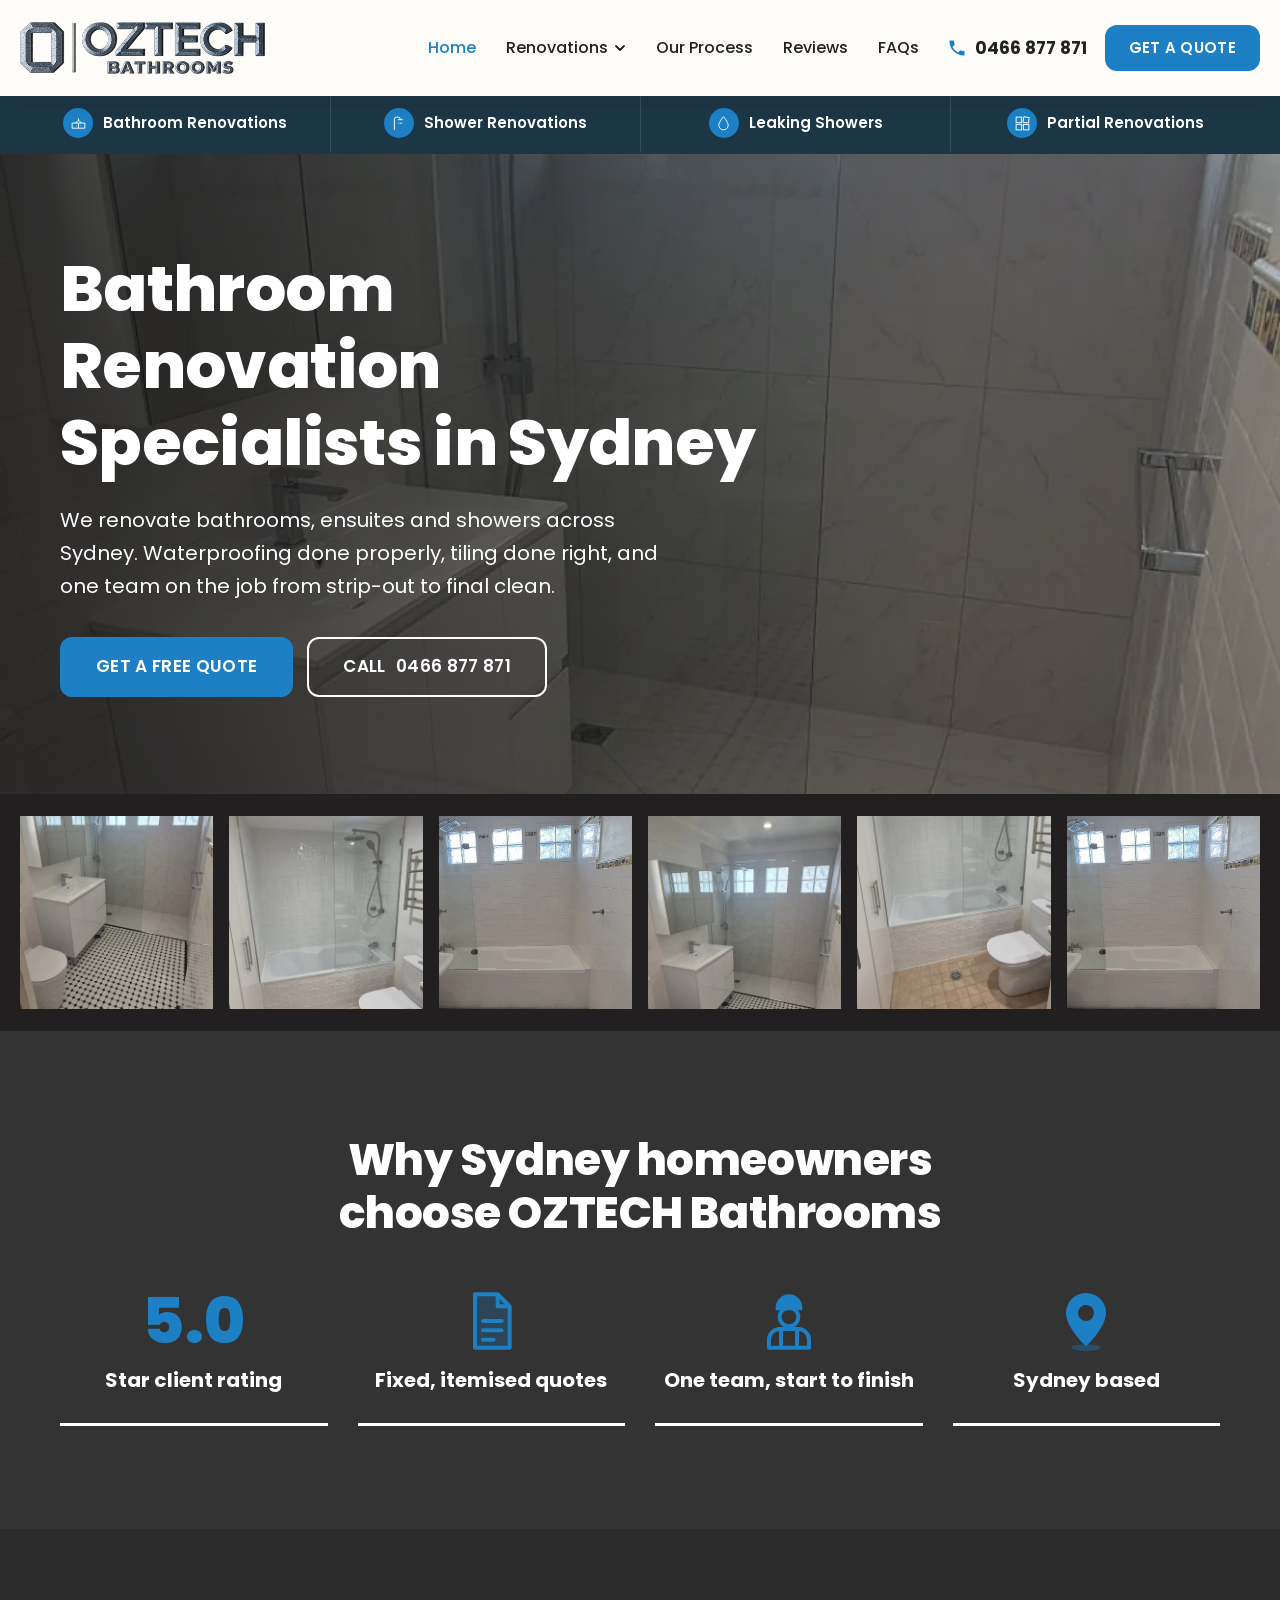
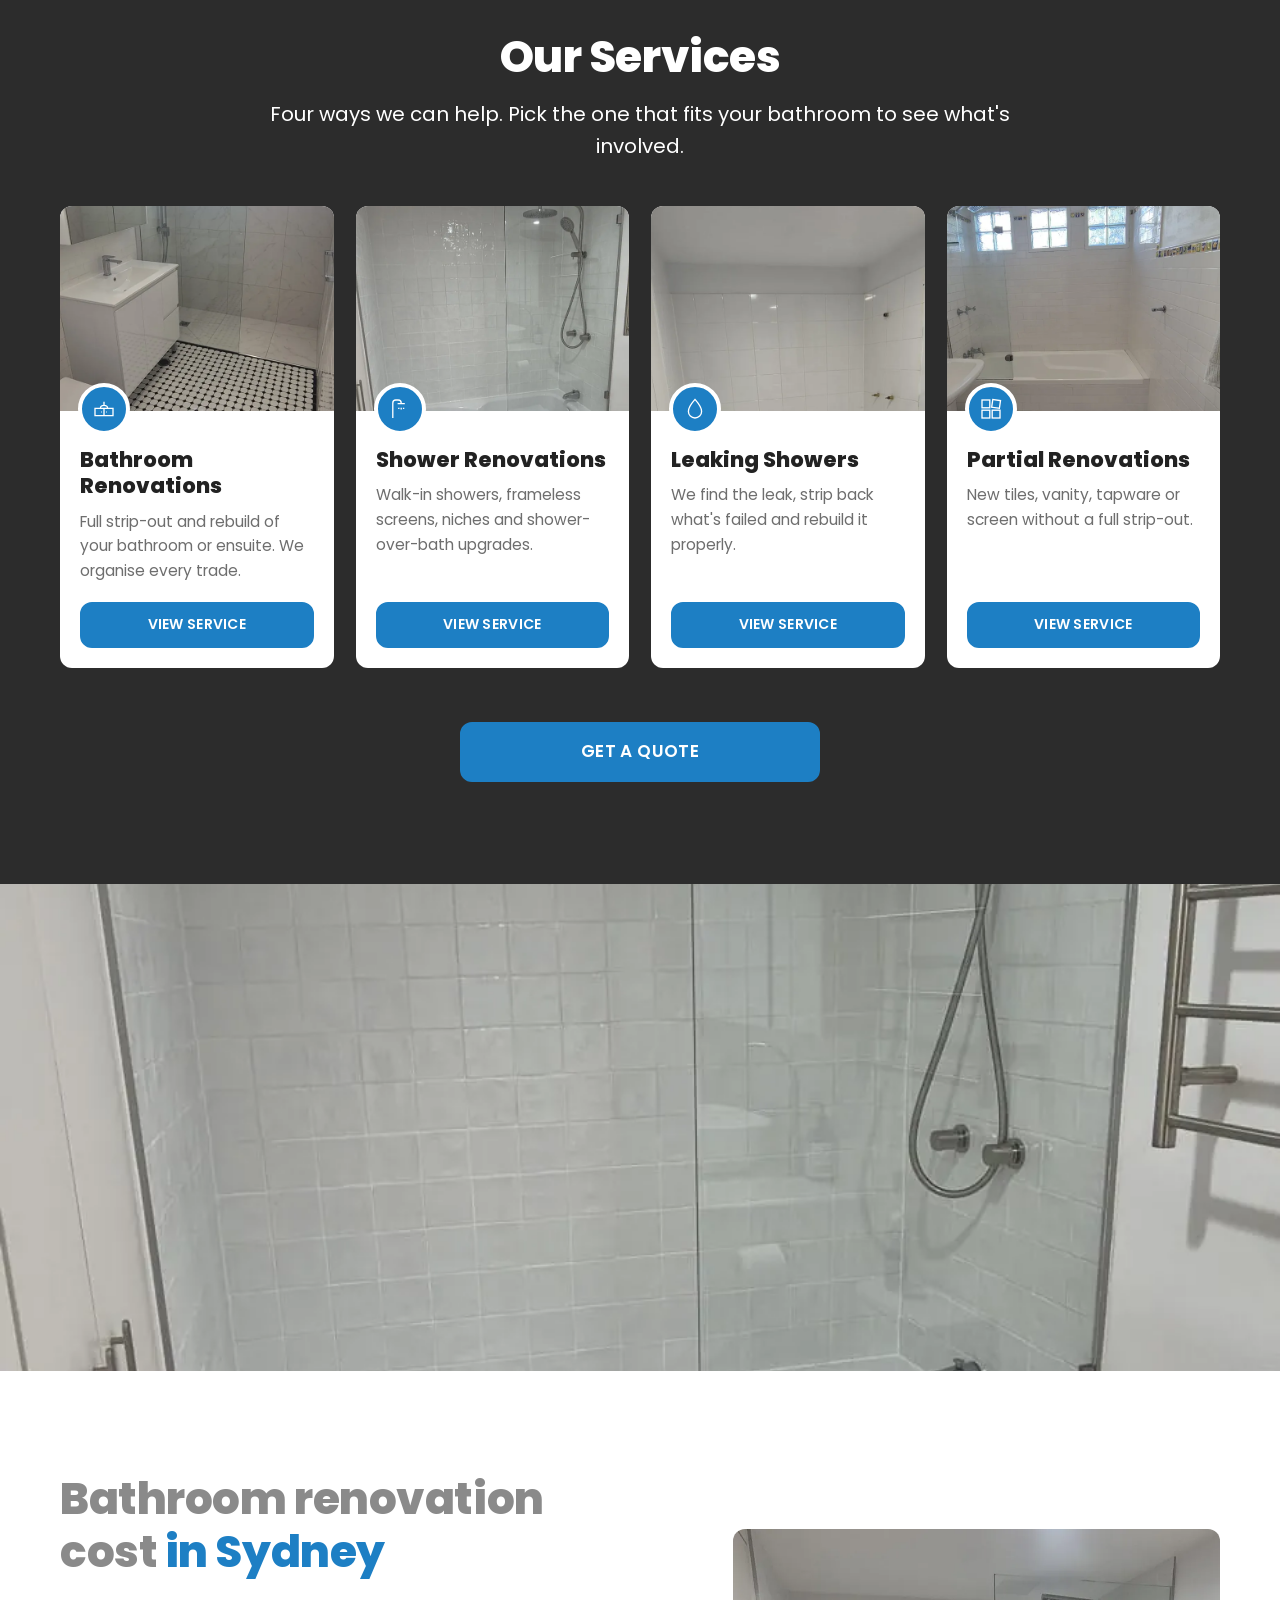
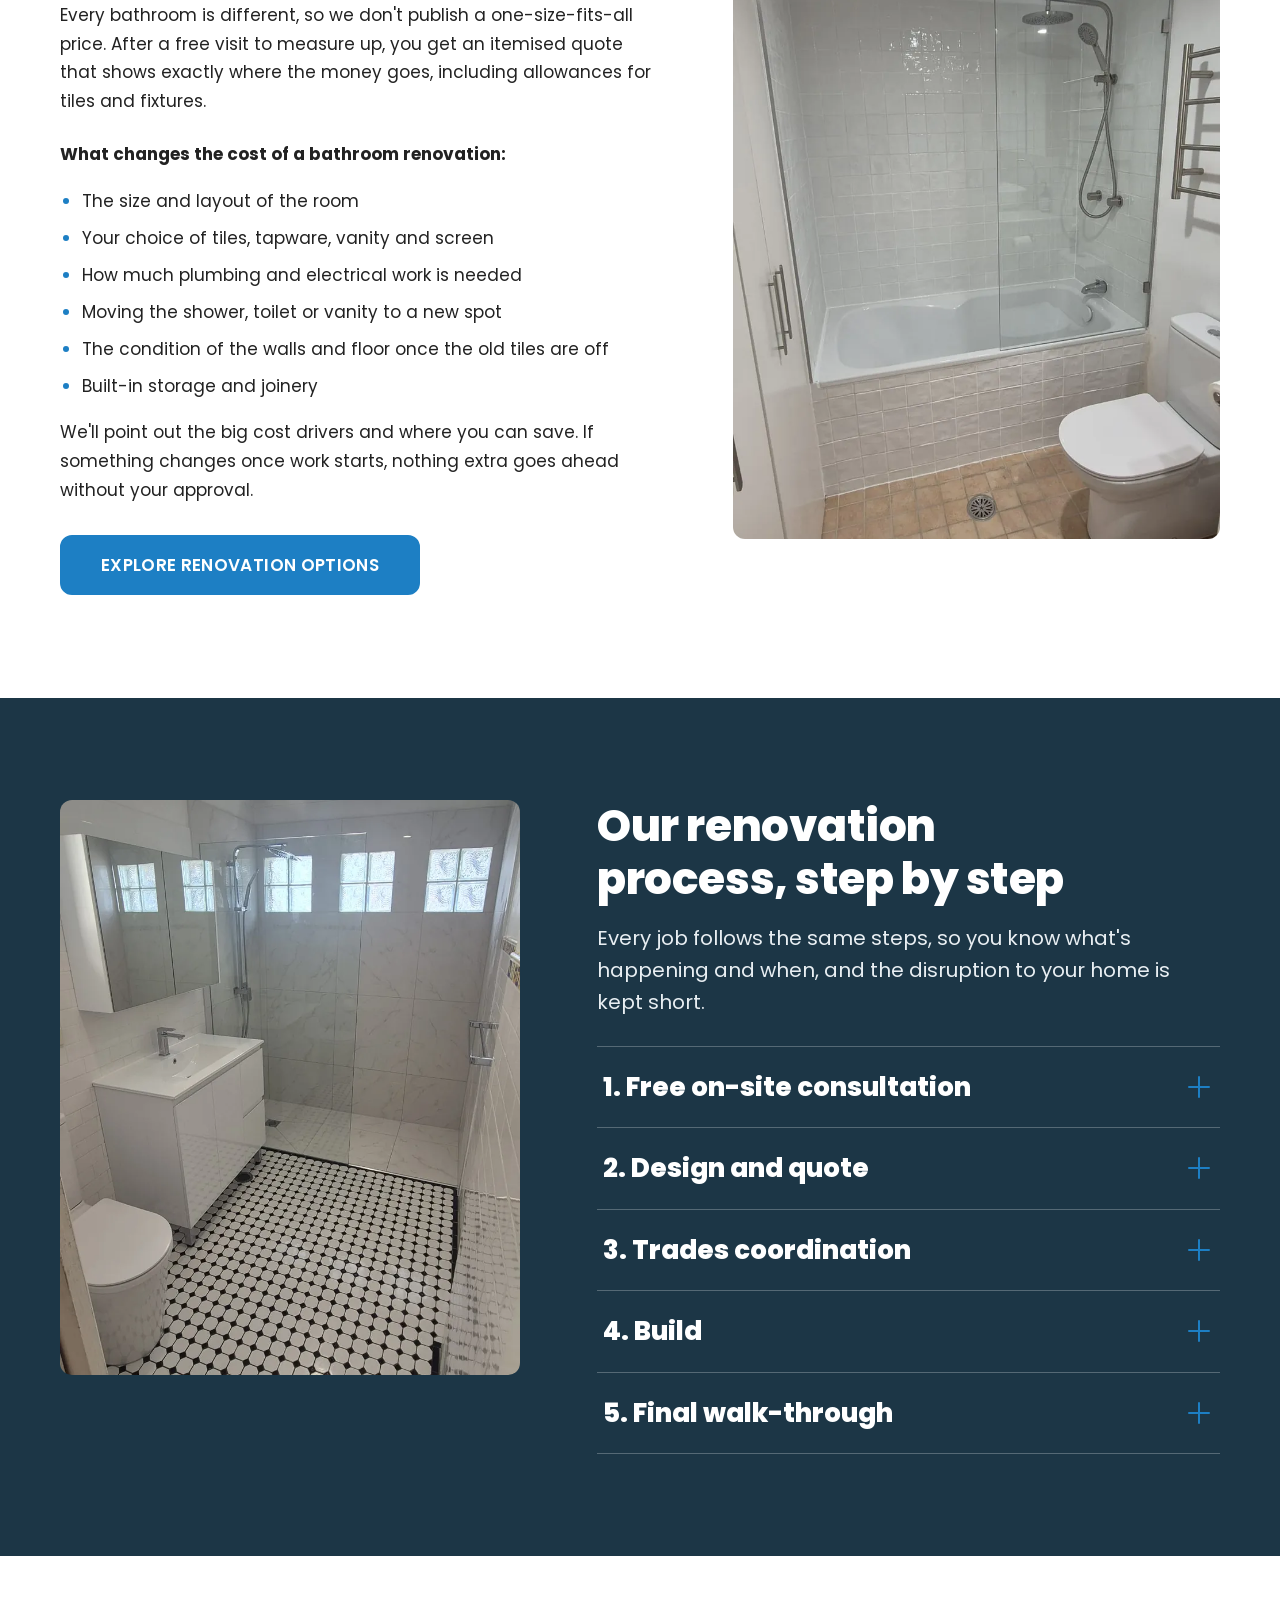
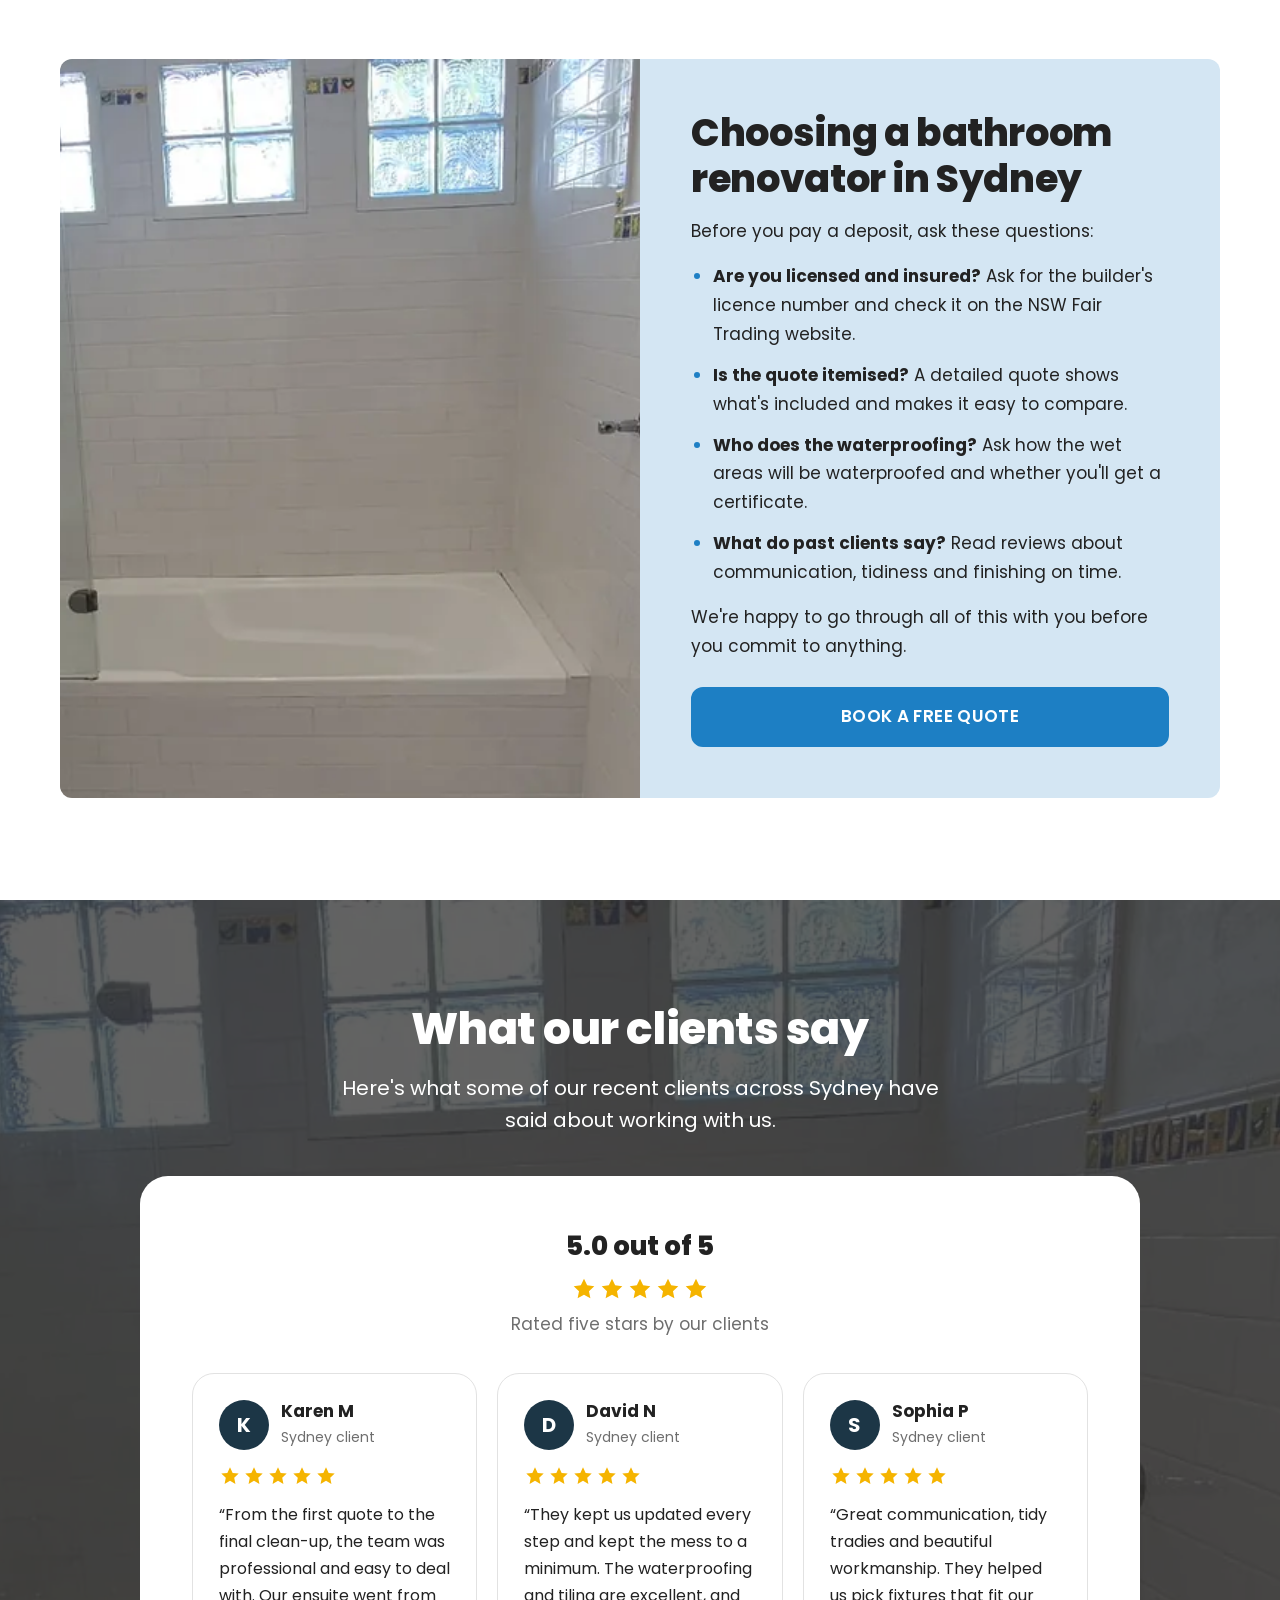
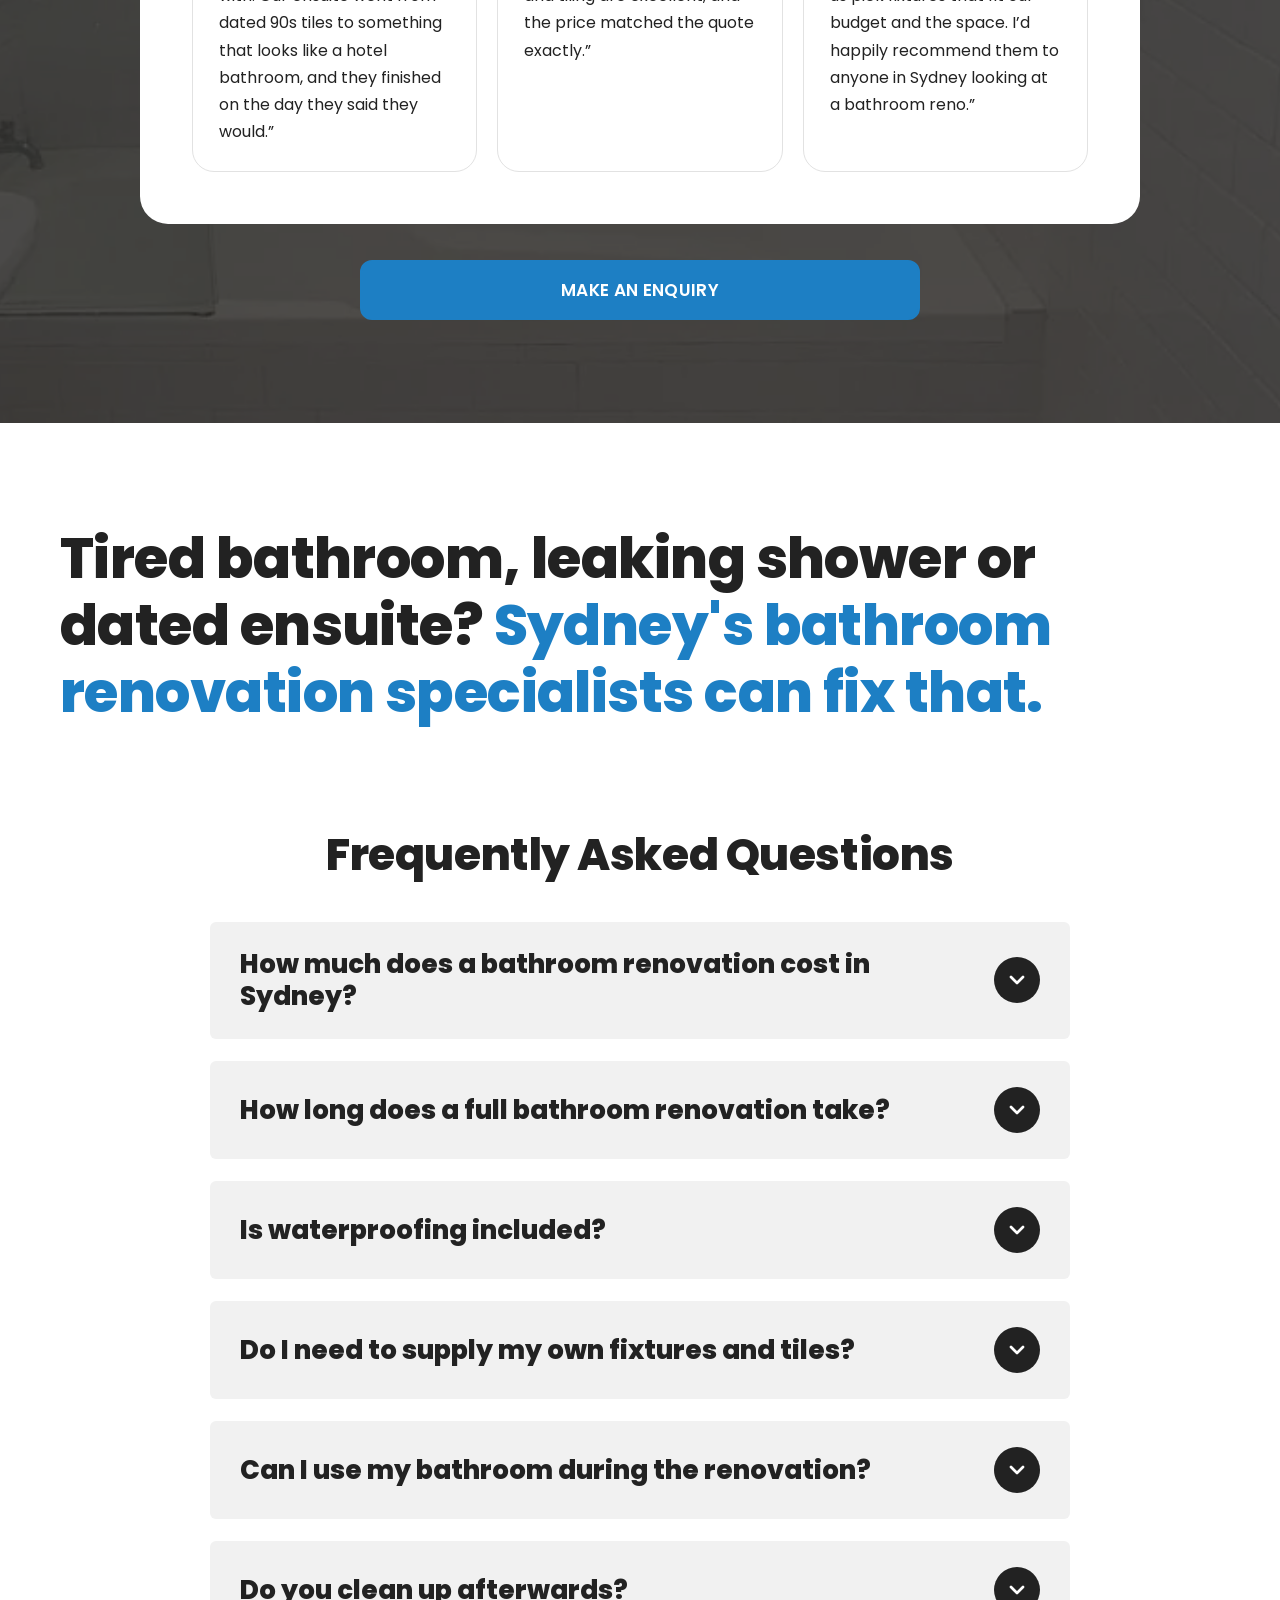
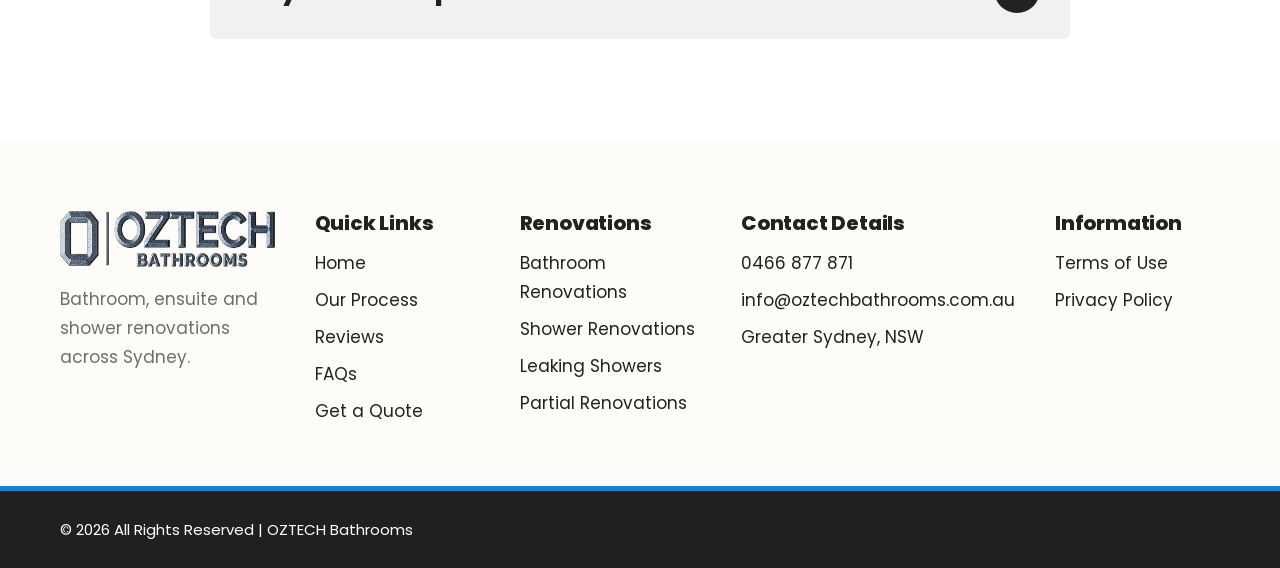
==== commit adefb24c: "Make the four service pages prominent - Services bar with all four services under the header on ever" ====
--- a/index.html
+++ b/index.html
@@ -52,11 +52,19 @@
   </div>
 </header>
 
+<nav class="svc-bar" aria-label="Our services">
+  <ul><li><a href="bathroom-renovations.html"><span class="svc-bar__icon"><svg viewBox="0 0 20 20" fill="none" stroke="currentColor" stroke-width="1.1" aria-hidden="true"><path d="M2.5 9.5h15v6h-15zM10 9.5v6M7.5 12.5h.5M12 12.5h.5M7 9.5c0-1.5 1.3-2.5 3-2.5s3 1 3 2.5M10 4v3"/></svg></span>Bathroom Renovations</a></li><li><a href="shower-renovations.html"><span class="svc-bar__icon"><svg viewBox="0 0 20 20" fill="none" stroke="currentColor" stroke-width="1.1" aria-hidden="true"><path d="M4 17.5V5a2.5 2.5 0 012.5-2.5h2A2.5 2.5 0 0111 5v.5"/><path d="M8 5.5h6M9 9v1M11 9v1.5M13 9v1"/></svg></span>Shower Renovations</a></li><li><a href="leaking-showers.html"><span class="svc-bar__icon"><svg viewBox="0 0 20 20" fill="none" stroke="currentColor" stroke-width="1.1" aria-hidden="true"><path d="M10 2s5.5 6.2 5.5 10a5.5 5.5 0 01-11 0C4.5 8.2 10 2 10 2z"/></svg></span>Leaking Showers</a></li><li><a href="partial-renovations.html"><span class="svc-bar__icon"><svg viewBox="0 0 20 20" fill="none" stroke="currentColor" stroke-width="1.1" aria-hidden="true"><rect x="2.5" y="2.5" width="6.5" height="6.5"/><rect x="11" y="2.5" width="6.5" height="6.5" transform="rotate(8 14.25 5.75)"/><rect x="2.5" y="11" width="6.5" height="6.5"/><rect x="11" y="11" width="6.5" height="6.5"/></svg></span>Partial Renovations</a></li></ul>
+</nav>
+
 <div class="drawer" id="drawer" aria-hidden="true">
   <div class="drawer-top"><span>Menu</span><button class="drawer-close" type="button" aria-label="Close menu"><svg viewBox="0 0 24 24" aria-hidden="true"><path d="M5 5l14 14M19 5L5 19" stroke="currentColor" stroke-width="2" stroke-linecap="round"/></svg></button></div>
+  <p class="drawer-label">Our Services</p>
+  <ul class="drawer-list drawer-list--svc">
+    <li><a href="bathroom-renovations.html"><span class="svc-bar__icon"><svg viewBox="0 0 20 20" fill="none" stroke="currentColor" stroke-width="1.1" aria-hidden="true"><path d="M2.5 9.5h15v6h-15zM10 9.5v6M7.5 12.5h.5M12 12.5h.5M7 9.5c0-1.5 1.3-2.5 3-2.5s3 1 3 2.5M10 4v3"/></svg></span>Bathroom Renovations</a></li><li><a href="shower-renovations.html"><span class="svc-bar__icon"><svg viewBox="0 0 20 20" fill="none" stroke="currentColor" stroke-width="1.1" aria-hidden="true"><path d="M4 17.5V5a2.5 2.5 0 012.5-2.5h2A2.5 2.5 0 0111 5v.5"/><path d="M8 5.5h6M9 9v1M11 9v1.5M13 9v1"/></svg></span>Shower Renovations</a></li><li><a href="leaking-showers.html"><span class="svc-bar__icon"><svg viewBox="0 0 20 20" fill="none" stroke="currentColor" stroke-width="1.1" aria-hidden="true"><path d="M10 2s5.5 6.2 5.5 10a5.5 5.5 0 01-11 0C4.5 8.2 10 2 10 2z"/></svg></span>Leaking Showers</a></li><li><a href="partial-renovations.html"><span class="svc-bar__icon"><svg viewBox="0 0 20 20" fill="none" stroke="currentColor" stroke-width="1.1" aria-hidden="true"><rect x="2.5" y="2.5" width="6.5" height="6.5"/><rect x="11" y="2.5" width="6.5" height="6.5" transform="rotate(8 14.25 5.75)"/><rect x="2.5" y="11" width="6.5" height="6.5"/><rect x="11" y="11" width="6.5" height="6.5"/></svg></span>Partial Renovations</a></li>
+  </ul>
+  <p class="drawer-label">More</p>
   <ul class="drawer-list">
     <li><a href="index.html">Home</a></li>
-    <li><a href="bathroom-renovations.html">Bathroom Renovations</a></li><li><a href="shower-renovations.html">Shower Renovations</a></li><li><a href="leaking-showers.html">Leaking Showers</a></li><li><a href="partial-renovations.html">Partial Renovations</a></li>
     <li><a href="#process">Our Process</a></li>
     <li><a href="#reviews">Reviews</a></li>
     <li><a href="#faq">FAQs</a></li>
@@ -97,31 +105,39 @@
 
 <section class="band band--charcoal-2" id="services" aria-labelledby="services-title">
   <div class="wrap">
-    <div class="intro">
-      <h2 id="services-title">Our Bathroom Renovation Services</h2>
-      <p class="lead">We renovate bathrooms, ensuites and showers right across Sydney, and fix leaking showers properly.</p>
-    </div>
-    <div class="svc-grid"><article class="svc-block">
-          <a class="svc-img" href="bathroom-renovations.html" tabindex="-1" aria-hidden="true"><img src="assets/img/slots/svc-bathroom-1600.webp" srcset="assets/img/slots/svc-bathroom-800.webp 800w, assets/img/slots/svc-bathroom-1600.webp 1600w" sizes="(max-width: 900px) 100vw, 45vw" alt="" width="1600" height="1000" loading="lazy" decoding="async"></a>
-          <h3><a href="bathroom-renovations.html">Bathroom Renovations</a></h3>
-          <p>A full renovation covers the strip-out, plumbing, electrical, waterproofing, wall and floor tiling, fit-off and the final clean. We organise every trade, so you don't have to chase plumbers, sparkies or tilers yourself.</p>
-          <a class="text-link" href="bathroom-renovations.html">More about bathroom renovations</a>
-        </article><article class="svc-block">
-          <a class="svc-img" href="shower-renovations.html" tabindex="-1" aria-hidden="true"><img src="assets/img/slots/svc-shower-1600.webp" srcset="assets/img/slots/svc-shower-800.webp 800w, assets/img/slots/svc-shower-1600.webp 1600w" sizes="(max-width: 900px) 100vw, 45vw" alt="" width="1600" height="1000" loading="lazy" decoding="async"></a>
-          <h3><a href="shower-renovations.html">Shower Renovations</a></h3>
-          <p>Walk-in showers, frameless screens, recessed niches and shower-over-bath upgrades. We rebuild showers from the base up so they look good and drain properly.</p>
-          <a class="text-link" href="shower-renovations.html">More about shower renovations</a>
-        </article><article class="svc-block">
-          <a class="svc-img" href="leaking-showers.html" tabindex="-1" aria-hidden="true"><img src="assets/img/slots/svc-leaking-1600.webp" srcset="assets/img/slots/svc-leaking-800.webp 800w, assets/img/slots/svc-leaking-1600.webp 1600w" sizes="(max-width: 900px) 100vw, 45vw" alt="" width="1600" height="1000" loading="lazy" decoding="async"></a>
-          <h3><a href="leaking-showers.html">Leaking Showers</a></h3>
-          <p>We find where the water is getting through, strip back what's failed and rebuild with new waterproofing, so the problem is fixed rather than patched over.</p>
-          <a class="text-link" href="leaking-showers.html">More about leaking showers</a>
-        </article><article class="svc-block">
-          <a class="svc-img" href="partial-renovations.html" tabindex="-1" aria-hidden="true"><img src="assets/img/slots/svc-partial-1600.webp" srcset="assets/img/slots/svc-partial-800.webp 800w, assets/img/slots/svc-partial-1600.webp 1600w" sizes="(max-width: 900px) 100vw, 45vw" alt="" width="1600" height="1000" loading="lazy" decoding="async"></a>
-          <h3><a href="partial-renovations.html">Partial Renovations</a></h3>
-          <p>New wall tiles, a vanity, tapware or a frameless screen without a full strip-out. A good option when the layout works and the budget or timeframe is tighter.</p>
-          <a class="text-link" href="partial-renovations.html">More about partial renovations</a>
-        </article></div>
+    <div class="intro intro--center">
+      <h2 id="services-title">Our Services</h2>
+      <p class="lead">Four ways we can help. Pick the one that fits your bathroom to see what's involved.</p>
+    </div>
+    <div class="svc-cards"><a class="svc-card" href="bathroom-renovations.html">
+          <span class="svc-card__img"><img src="assets/img/slots/svc-bathroom-1600.webp" srcset="assets/img/slots/svc-bathroom-800.webp 800w, assets/img/slots/svc-bathroom-1600.webp 1600w" sizes="(max-width: 640px) 100vw, (max-width: 1100px) 50vw, 25vw" alt="" width="1600" height="1000" loading="lazy" decoding="async"><span class="svc-card__icon"><svg viewBox="0 0 20 20" fill="none" stroke="currentColor" stroke-width="1.1" aria-hidden="true"><path d="M2.5 9.5h15v6h-15zM10 9.5v6M7.5 12.5h.5M12 12.5h.5M7 9.5c0-1.5 1.3-2.5 3-2.5s3 1 3 2.5M10 4v3"/></svg></span></span>
+          <span class="svc-card__body">
+            <strong>Bathroom Renovations</strong>
+            <span>Full strip-out and rebuild of your bathroom or ensuite. We organise every trade.</span>
+            <span class="btn btn--sm btn--block">View service</span>
+          </span>
+        </a><a class="svc-card" href="shower-renovations.html">
+          <span class="svc-card__img"><img src="assets/img/slots/svc-shower-1600.webp" srcset="assets/img/slots/svc-shower-800.webp 800w, assets/img/slots/svc-shower-1600.webp 1600w" sizes="(max-width: 640px) 100vw, (max-width: 1100px) 50vw, 25vw" alt="" width="1600" height="1000" loading="lazy" decoding="async"><span class="svc-card__icon"><svg viewBox="0 0 20 20" fill="none" stroke="currentColor" stroke-width="1.1" aria-hidden="true"><path d="M4 17.5V5a2.5 2.5 0 012.5-2.5h2A2.5 2.5 0 0111 5v.5"/><path d="M8 5.5h6M9 9v1M11 9v1.5M13 9v1"/></svg></span></span>
+          <span class="svc-card__body">
+            <strong>Shower Renovations</strong>
+            <span>Walk-in showers, frameless screens, niches and shower-over-bath upgrades.</span>
+            <span class="btn btn--sm btn--block">View service</span>
+          </span>
+        </a><a class="svc-card" href="leaking-showers.html">
+          <span class="svc-card__img"><img src="assets/img/slots/svc-leaking-1600.webp" srcset="assets/img/slots/svc-leaking-800.webp 800w, assets/img/slots/svc-leaking-1600.webp 1600w" sizes="(max-width: 640px) 100vw, (max-width: 1100px) 50vw, 25vw" alt="" width="1600" height="1000" loading="lazy" decoding="async"><span class="svc-card__icon"><svg viewBox="0 0 20 20" fill="none" stroke="currentColor" stroke-width="1.1" aria-hidden="true"><path d="M10 2s5.5 6.2 5.5 10a5.5 5.5 0 01-11 0C4.5 8.2 10 2 10 2z"/></svg></span></span>
+          <span class="svc-card__body">
+            <strong>Leaking Showers</strong>
+            <span>We find the leak, strip back what's failed and rebuild it properly.</span>
+            <span class="btn btn--sm btn--block">View service</span>
+          </span>
+        </a><a class="svc-card" href="partial-renovations.html">
+          <span class="svc-card__img"><img src="assets/img/slots/svc-partial-1600.webp" srcset="assets/img/slots/svc-partial-800.webp 800w, assets/img/slots/svc-partial-1600.webp 1600w" sizes="(max-width: 640px) 100vw, (max-width: 1100px) 50vw, 25vw" alt="" width="1600" height="1000" loading="lazy" decoding="async"><span class="svc-card__icon"><svg viewBox="0 0 20 20" fill="none" stroke="currentColor" stroke-width="1.1" aria-hidden="true"><rect x="2.5" y="2.5" width="6.5" height="6.5"/><rect x="11" y="2.5" width="6.5" height="6.5" transform="rotate(8 14.25 5.75)"/><rect x="2.5" y="11" width="6.5" height="6.5"/><rect x="11" y="11" width="6.5" height="6.5"/></svg></span></span>
+          <span class="svc-card__body">
+            <strong>Partial Renovations</strong>
+            <span>New tiles, vanity, tapware or screen without a full strip-out.</span>
+            <span class="btn btn--sm btn--block">View service</span>
+          </span>
+        </a></div>
     <div class="actions"><a class="btn btn--wide" href="get-a-quote.html">Get a Quote</a></div>
   </div>
 </section>
--- a/assets/css/styles.css
+++ b/assets/css/styles.css
@@ -140,9 +140,25 @@
 .drawer-top { display: flex; align-items: center; justify-content: space-between; margin-bottom: 18px; font-weight: 700; color: var(--muted); text-transform: uppercase; letter-spacing: .06em; font-size: 14px; }
 .drawer-close { width: 48px; height: 48px; border: 0; background: none; color: var(--blue); cursor: pointer; padding: 8px; }
 .drawer-close svg { width: 32px; height: 32px; }
-.drawer-list { list-style: none; }
+.drawer-list { list-style: none; margin-bottom: 20px; }
+.drawer-label { font-size: 13px; font-weight: 700; letter-spacing: .06em; text-transform: uppercase; color: var(--blue); margin: 6px 0 2px; }
+.drawer-list.drawer-list--svc a { display: flex; align-items: center; gap: 12px; }
 .drawer-list a { display: block; padding: 14px 0; border-bottom: 1px solid var(--line); font-size: 20px; font-weight: 500; text-decoration: none; }
 .drawer-foot { display: grid; gap: 12px; margin-top: 28px; }
+
+/* ---------- Services bar (every page) ---------- */
+.svc-bar { background: var(--navy); }
+.svc-bar ul { list-style: none; display: grid; grid-template-columns: repeat(4, 1fr); max-width: 1320px; margin: 0 auto; padding-inline: max(var(--gutter), env(safe-area-inset-left, 0px)); }
+.svc-bar a {
+  display: flex; align-items: center; justify-content: center; gap: 10px; height: 58px; padding: 0 12px;
+  color: #fff; text-decoration: none; font-weight: 600; font-size: 15px; white-space: nowrap;
+  border-bottom: 4px solid transparent; transition: background-color .2s, border-color .2s;
+}
+.svc-bar li + li a { border-left: 1px solid rgba(255,255,255,.12); }
+.svc-bar a:hover { background: rgba(255,255,255,.08); }
+.svc-bar a[aria-current="page"] { background: rgba(255,255,255,.1); border-bottom-color: var(--blue); }
+.svc-bar__icon { display: grid; place-items: center; width: 30px; height: 30px; border-radius: 50%; background: var(--blue); color: #fff; flex-shrink: 0; }
+.svc-bar__icon svg { width: 17px; height: 17px; }
 
 /* ---------- Hero ---------- */
 .hero { position: relative; isolation: isolate; color: #fff; min-height: 640px; display: flex; align-items: center; overflow: hidden; }
@@ -184,6 +200,19 @@
 .why-icon { color: var(--blue); }
 .why-icon svg { width: 64px; height: 64px; }
 .why-grid strong { font-size: 20px; font-weight: 700; line-height: 1.3; }
+
+/* Service cards (home) */
+.svc-cards { display: grid; grid-template-columns: repeat(4, 1fr); gap: 22px; }
+.svc-card { display: flex; flex-direction: column; background: var(--white); color: var(--ink); border-radius: var(--radius); overflow: hidden; text-decoration: none; transition: transform .2s, box-shadow .2s; }
+.svc-card:hover { transform: translateY(-4px); box-shadow: 0 16px 34px rgba(0,0,0,.35); }
+.svc-card__img { position: relative; display: block; }
+.svc-card__img img { width: 100%; aspect-ratio: 4 / 3; object-fit: cover; }
+.svc-card__icon { position: absolute; left: 18px; bottom: -24px; width: 52px; height: 52px; border-radius: 50%; background: var(--blue); color: #fff; display: grid; place-items: center; border: 4px solid var(--white); }
+.svc-card__icon svg { width: 24px; height: 24px; }
+.svc-card__body { display: flex; flex-direction: column; gap: 10px; flex: 1; padding: 36px 20px 20px; }
+.svc-card__body strong { font-size: 21px; font-weight: 800; line-height: 1.25; }
+.svc-card__body > span:not(.btn) { color: var(--muted); font-size: 15.5px; line-height: 1.6; flex: 1; }
+.svc-card .btn { margin-top: 8px; font-size: 14px; }
 
 /* Services */
 .svc-grid { display: grid; grid-template-columns: repeat(2, 1fr); gap: 44px 40px; }
@@ -446,6 +475,11 @@
   .brand img { height: 46px; }
   .footer-grid { grid-template-columns: 1fr 1fr 1fr; }
   .footer-brand { grid-column: 1 / -1; }
+  .svc-cards { grid-template-columns: 1fr 1fr; }
+  .svc-bar ul { display: flex; overflow-x: auto; scrollbar-width: none; }
+  .svc-bar ul::-webkit-scrollbar { display: none; }
+  .svc-bar li { flex: 0 0 auto; }
+  .svc-bar a { height: 54px; padding: 0 16px; font-size: 14.5px; }
 }
 @media (max-width: 900px) {
   :root { --header-h: 84px; }
@@ -474,7 +508,7 @@
   .actions .btn { width: 100%; }
   .why-grid { grid-template-columns: 1fr; gap: 26px; }
   .why-grid li { max-width: 360px; margin: 0 auto; width: 100%; }
-  .card-grid, .related-grid, .cms-gallery, .cms-features, .options, .options--list, .form { grid-template-columns: 1fr; }
+  .card-grid, .related-grid, .cms-gallery, .cms-features, .options, .options--list, .form, .svc-cards { grid-template-columns: 1fr; }
   .carousel-track { grid-auto-columns: 100%; }
   .carousel { padding-bottom: 66px; }
   .carousel-btn { top: auto; bottom: 0; transform: none; }
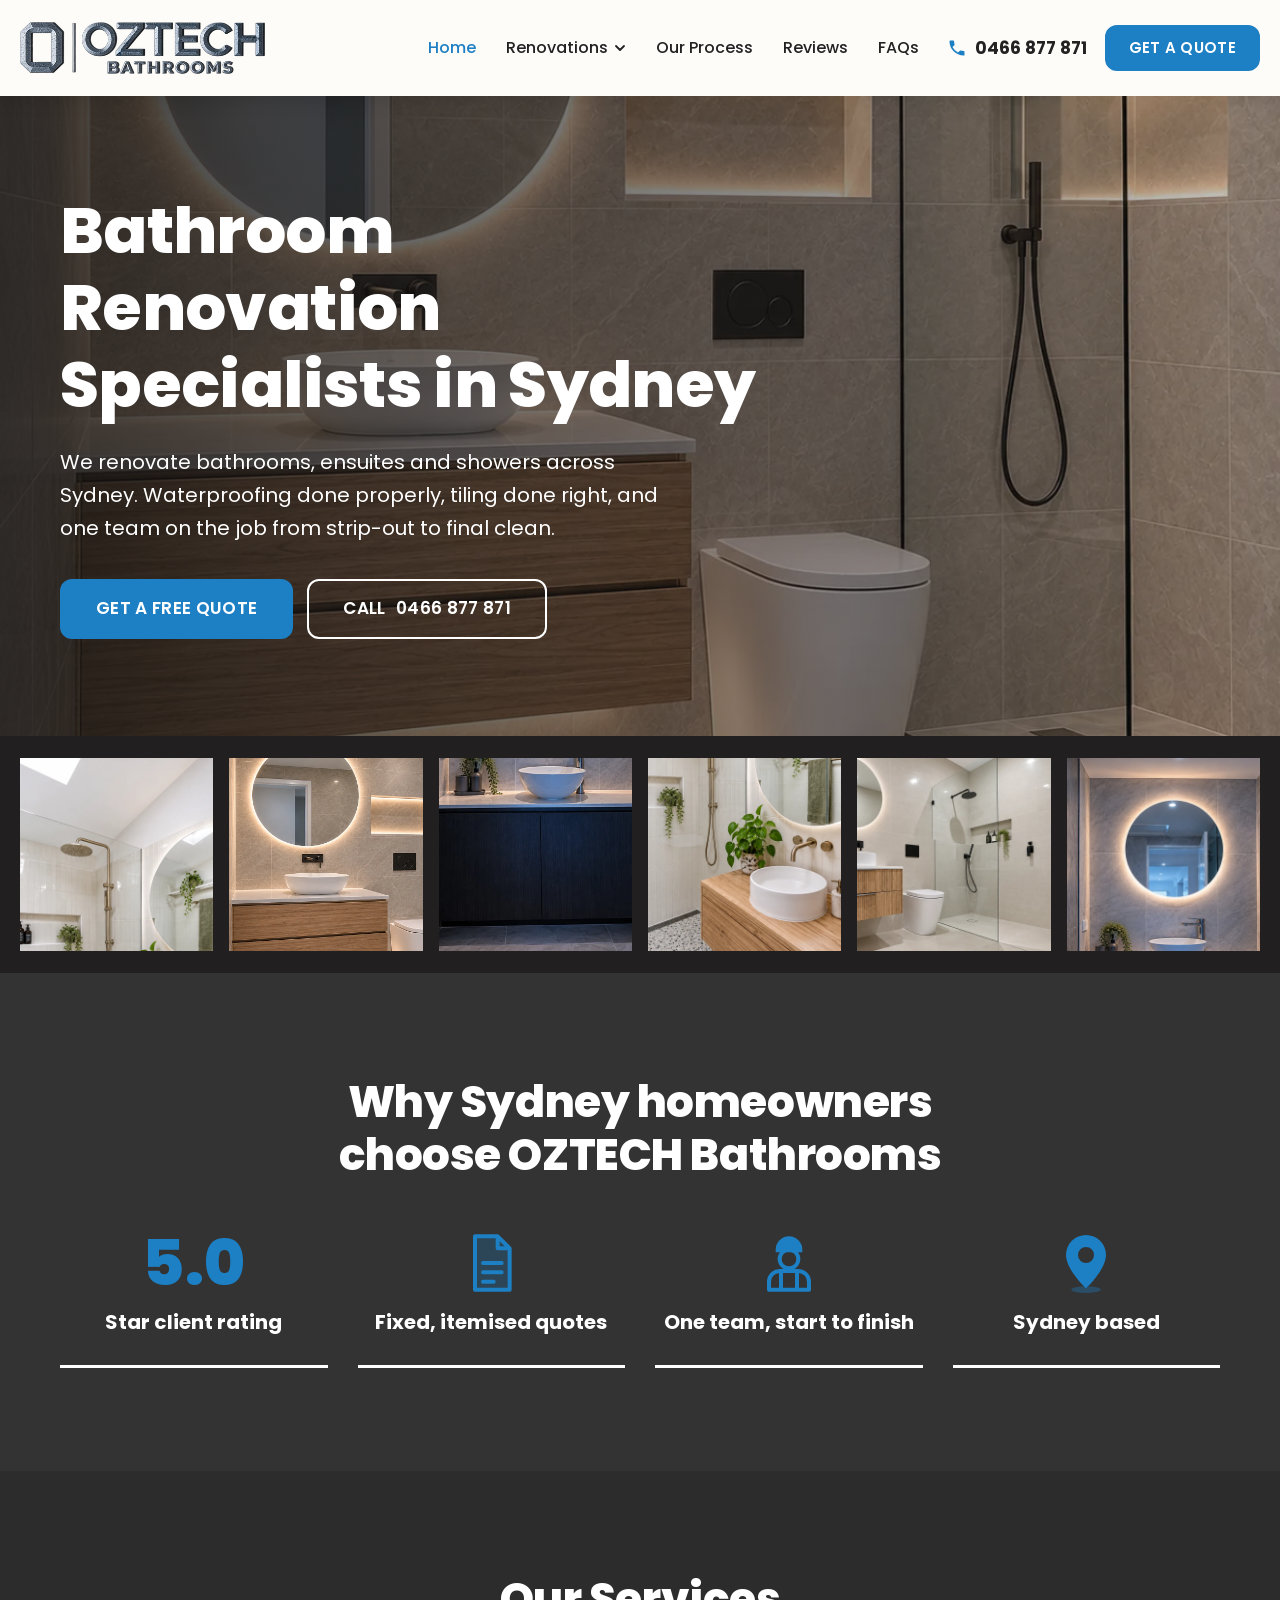
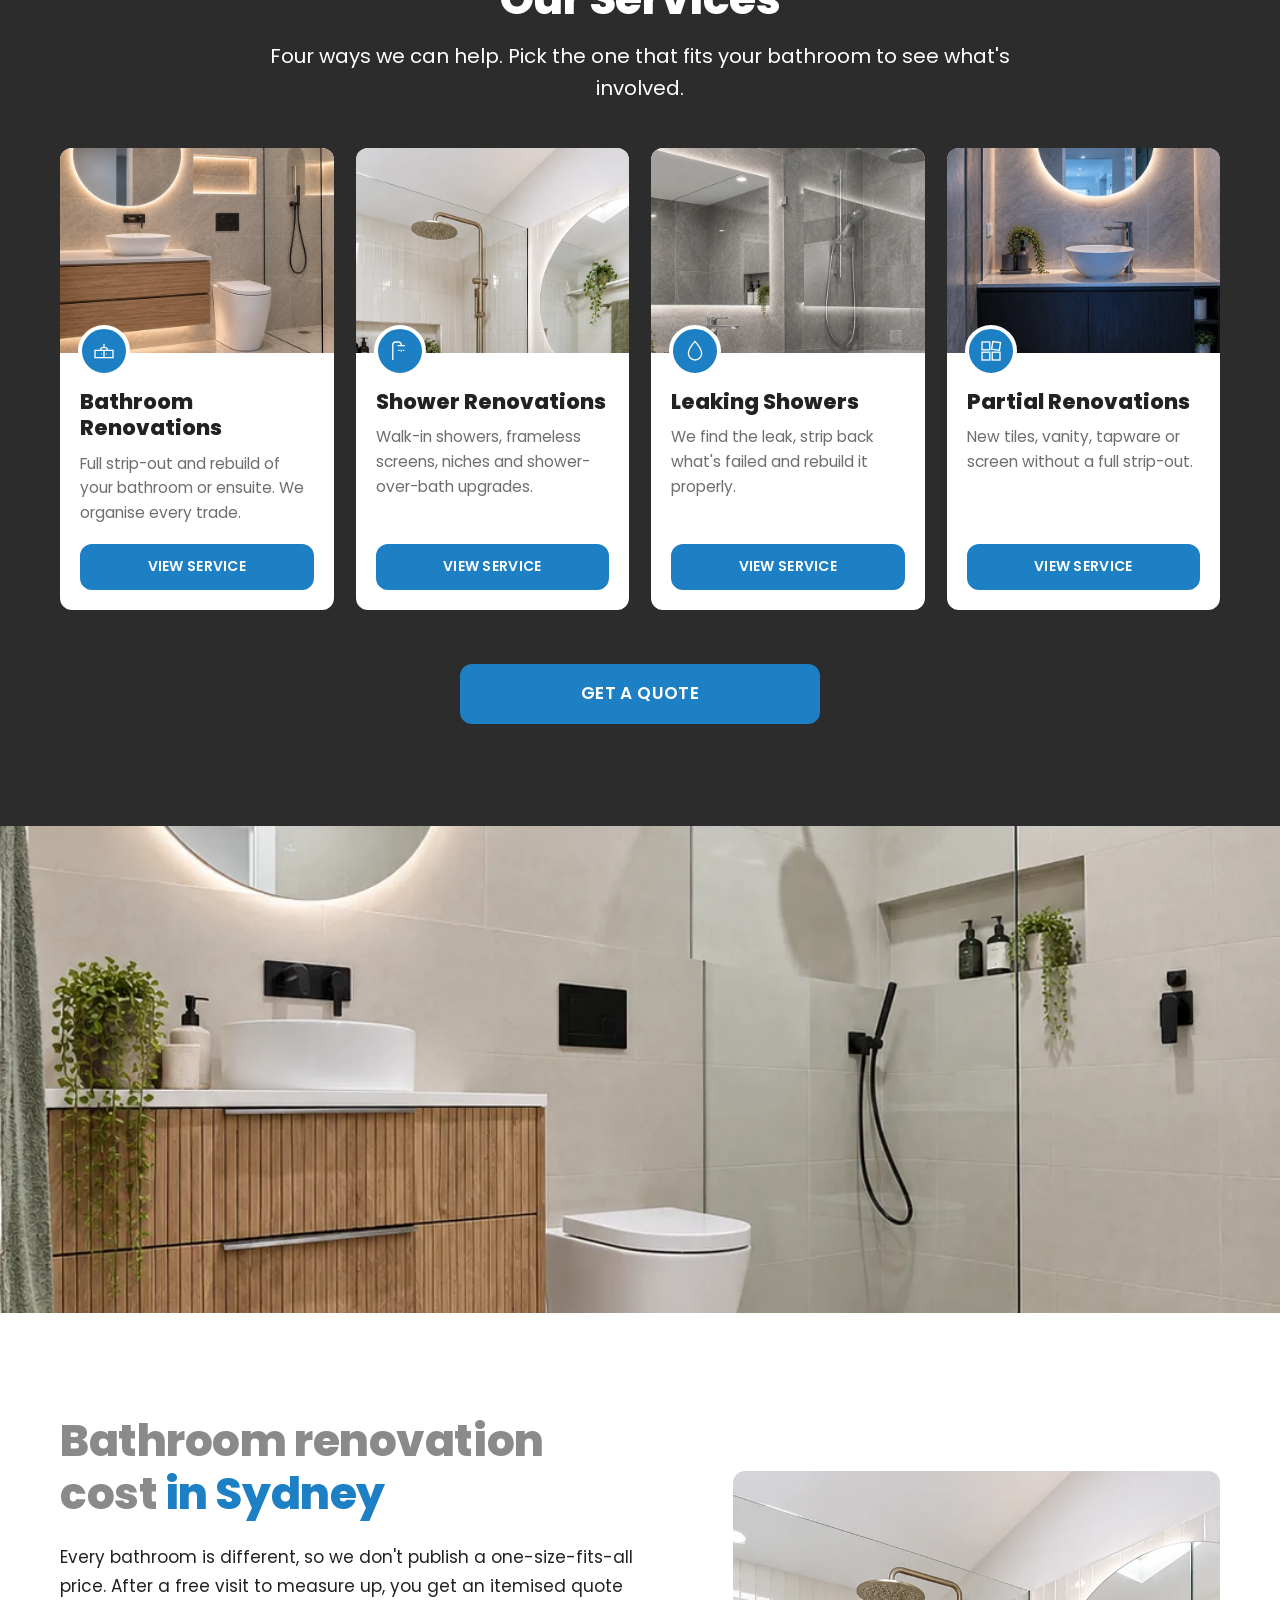
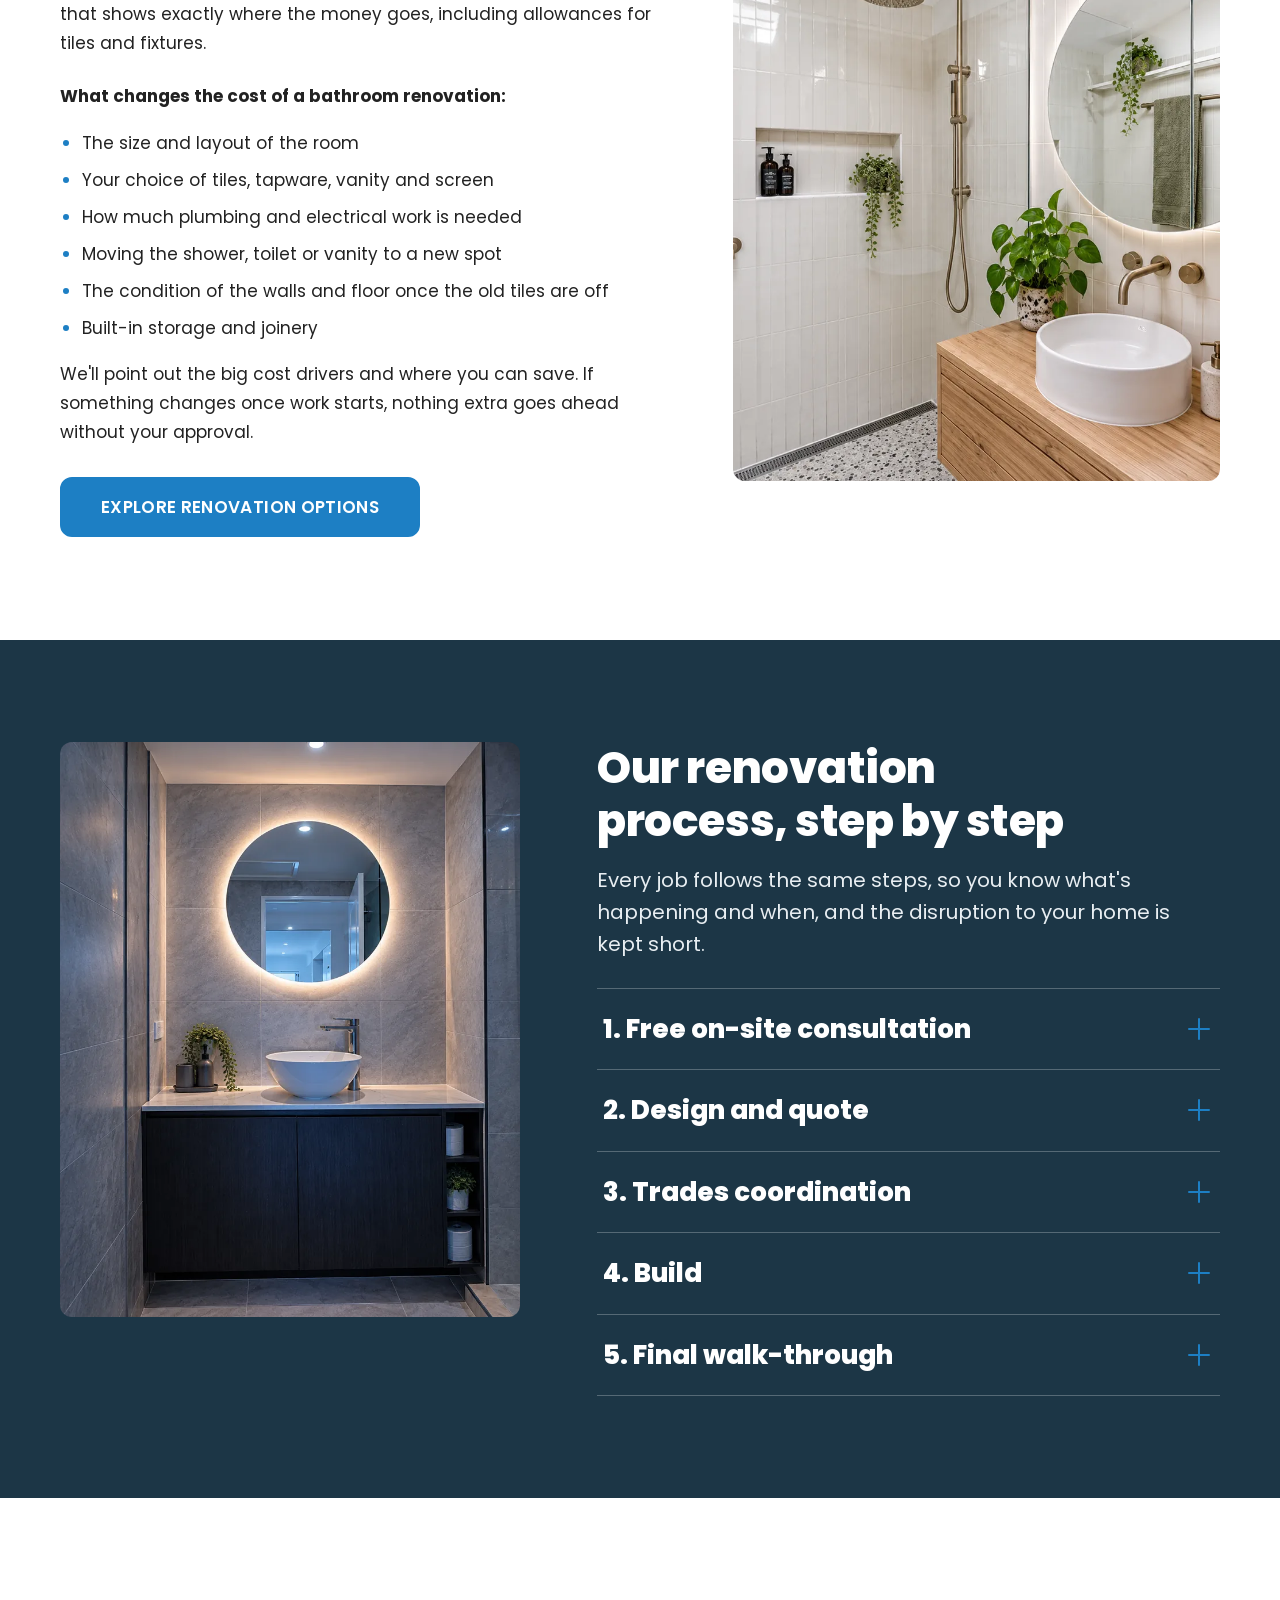
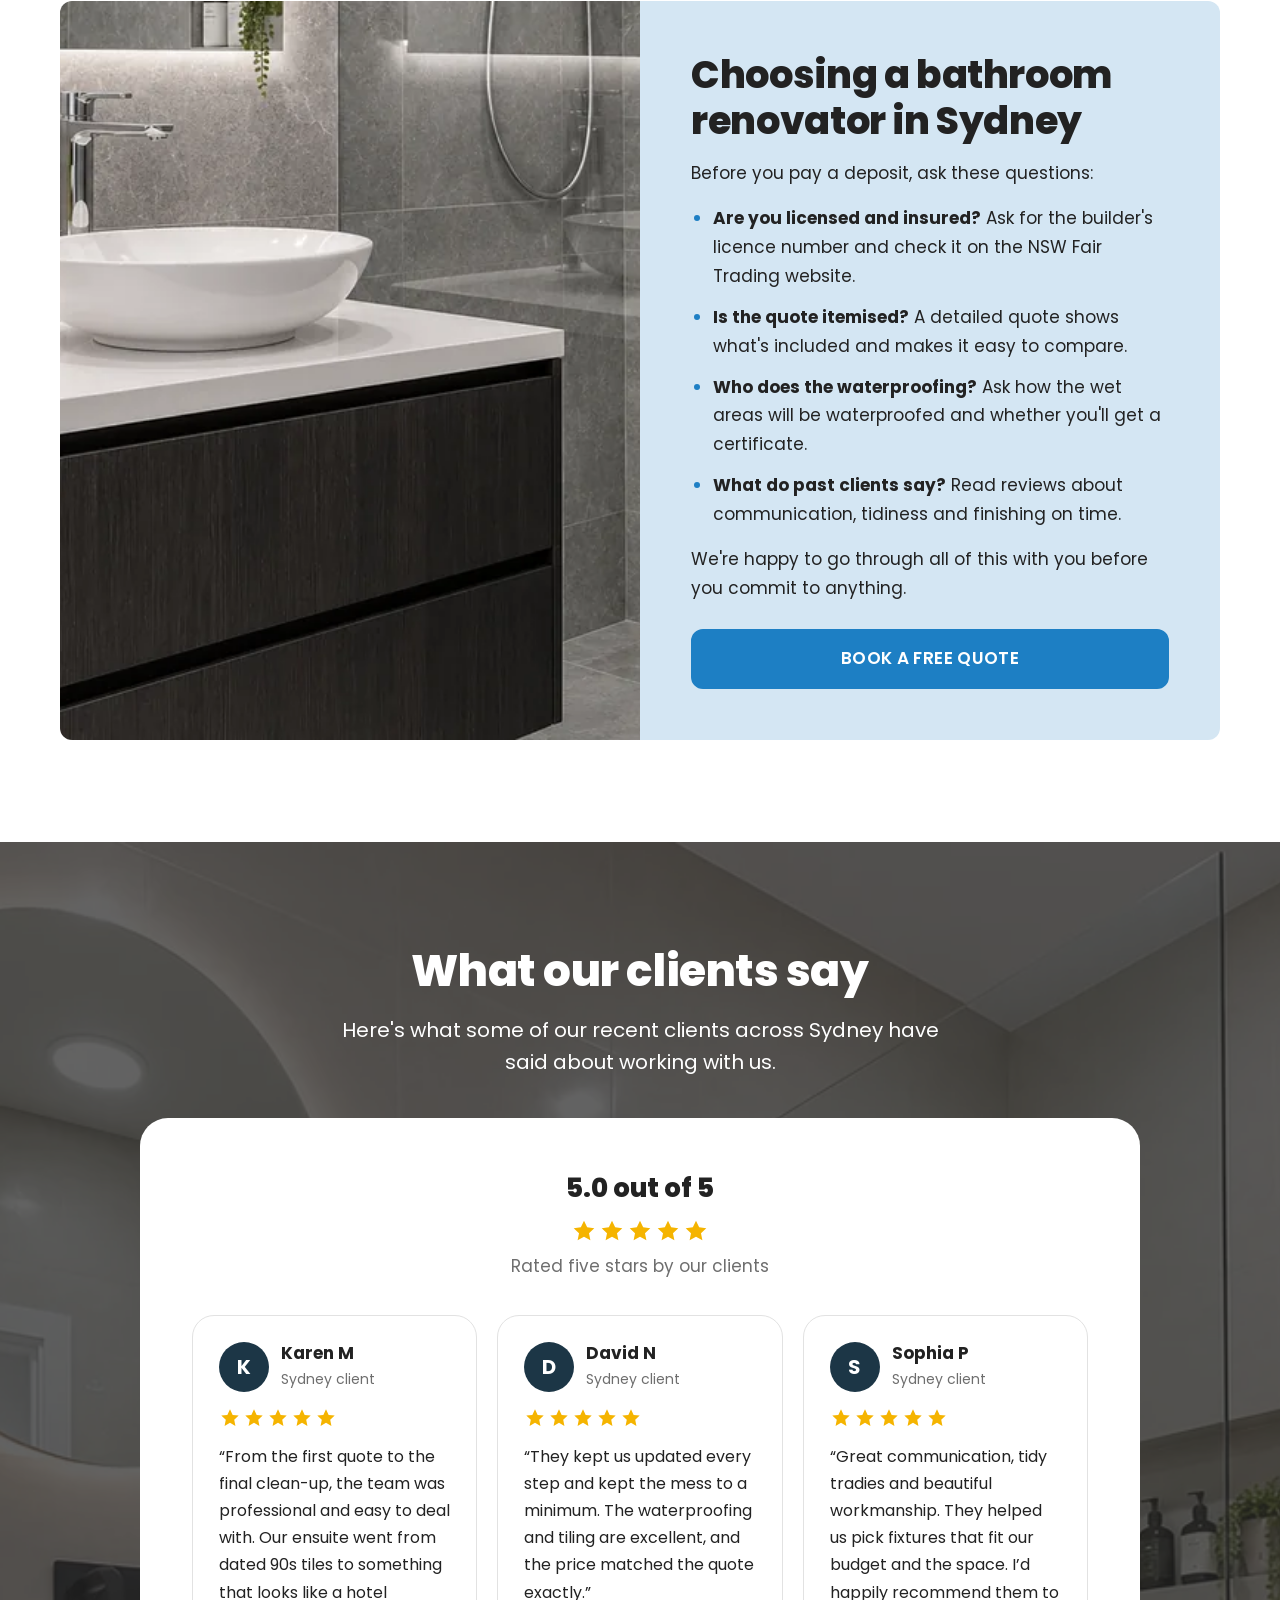
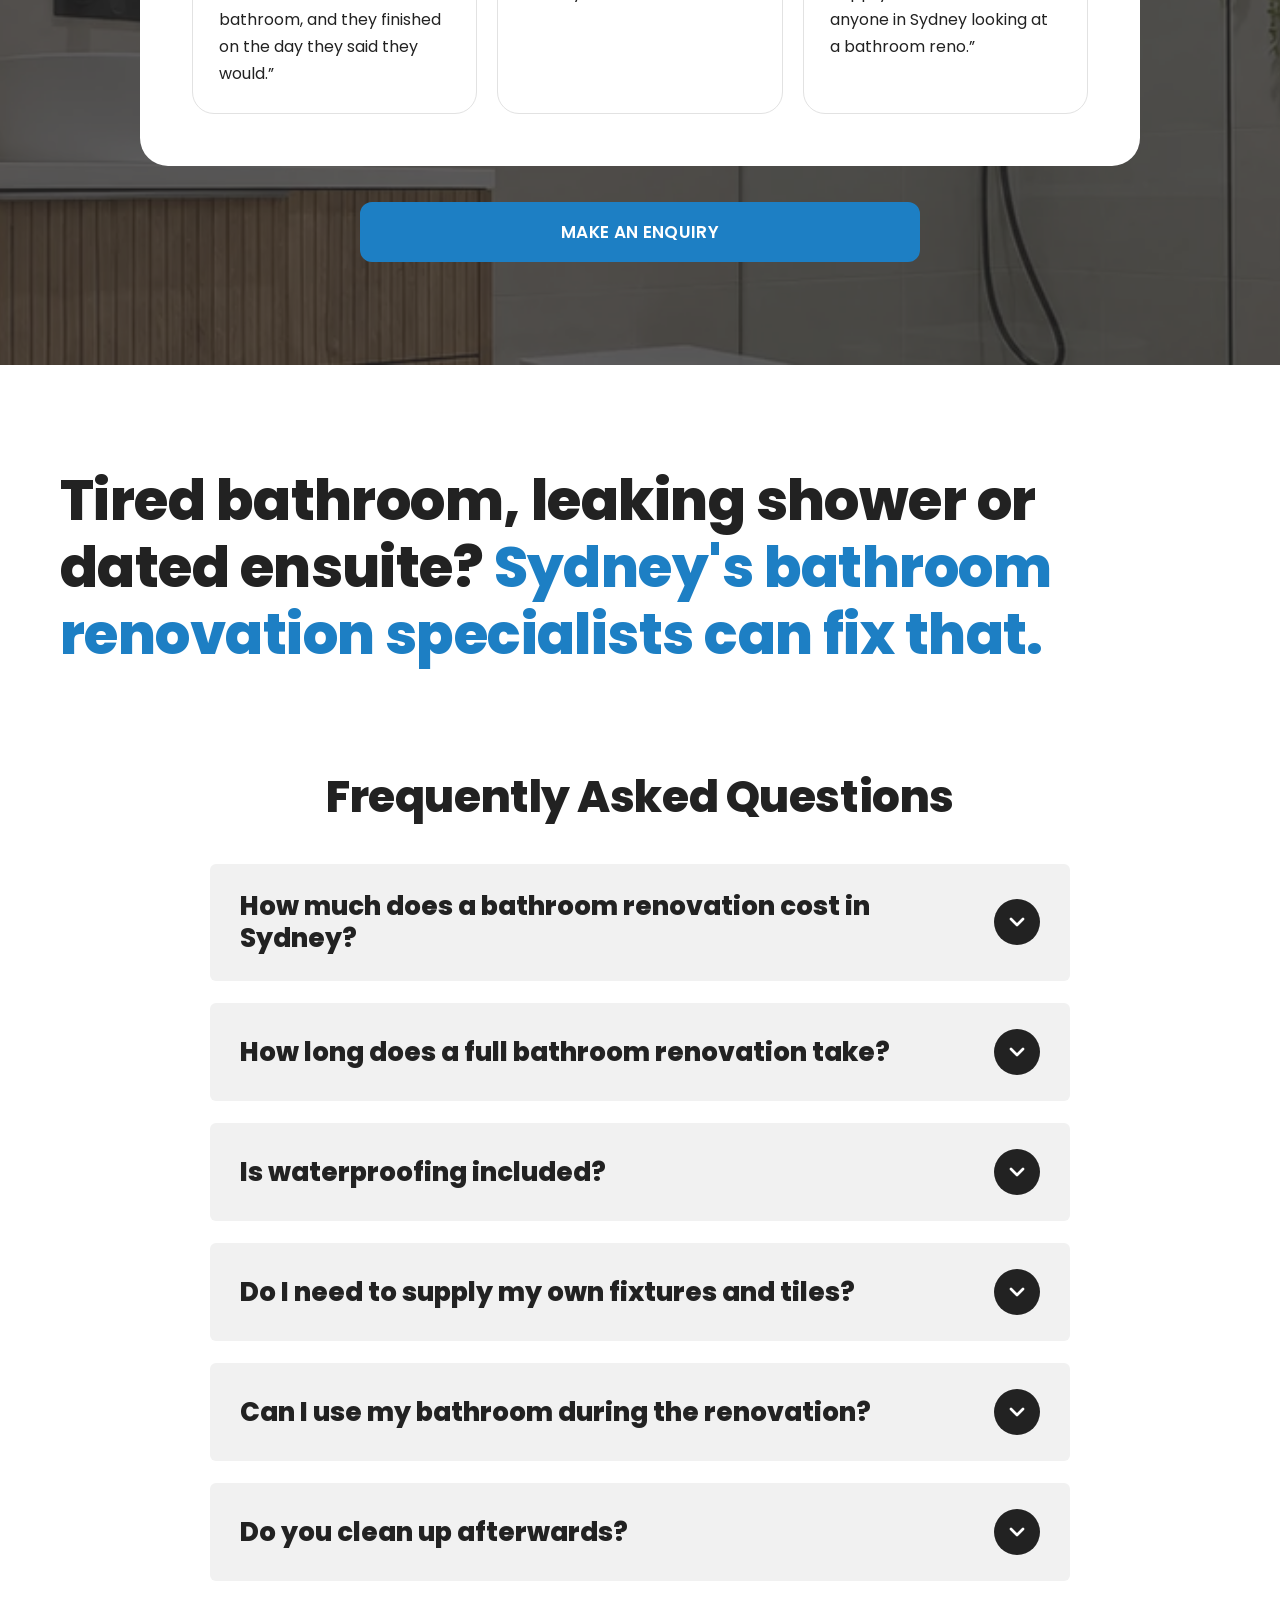
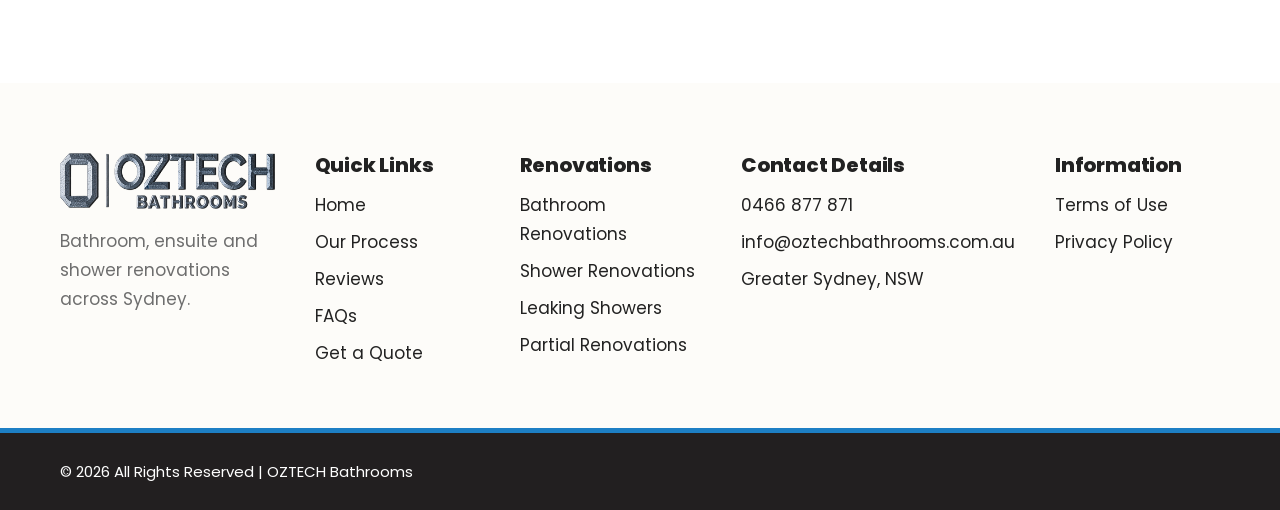
==== commit 0d183601: "Remove the services bar and recrop the photo band - Remove the services tab bar; services stay in th" ====
--- a/index.html
+++ b/index.html
@@ -52,10 +52,6 @@
   </div>
 </header>
 
-<nav class="svc-bar" aria-label="Our services">
-  <ul><li><a href="bathroom-renovations.html"><span class="svc-bar__icon"><svg viewBox="0 0 20 20" fill="none" stroke="currentColor" stroke-width="1.1" aria-hidden="true"><path d="M2.5 9.5h15v6h-15zM10 9.5v6M7.5 12.5h.5M12 12.5h.5M7 9.5c0-1.5 1.3-2.5 3-2.5s3 1 3 2.5M10 4v3"/></svg></span>Bathroom Renovations</a></li><li><a href="shower-renovations.html"><span class="svc-bar__icon"><svg viewBox="0 0 20 20" fill="none" stroke="currentColor" stroke-width="1.1" aria-hidden="true"><path d="M4 17.5V5a2.5 2.5 0 012.5-2.5h2A2.5 2.5 0 0111 5v.5"/><path d="M8 5.5h6M9 9v1M11 9v1.5M13 9v1"/></svg></span>Shower Renovations</a></li><li><a href="leaking-showers.html"><span class="svc-bar__icon"><svg viewBox="0 0 20 20" fill="none" stroke="currentColor" stroke-width="1.1" aria-hidden="true"><path d="M10 2s5.5 6.2 5.5 10a5.5 5.5 0 01-11 0C4.5 8.2 10 2 10 2z"/></svg></span>Leaking Showers</a></li><li><a href="partial-renovations.html"><span class="svc-bar__icon"><svg viewBox="0 0 20 20" fill="none" stroke="currentColor" stroke-width="1.1" aria-hidden="true"><rect x="2.5" y="2.5" width="6.5" height="6.5"/><rect x="11" y="2.5" width="6.5" height="6.5" transform="rotate(8 14.25 5.75)"/><rect x="2.5" y="11" width="6.5" height="6.5"/><rect x="11" y="11" width="6.5" height="6.5"/></svg></span>Partial Renovations</a></li></ul>
-</nav>
-
 <div class="drawer" id="drawer" aria-hidden="true">
   <div class="drawer-top"><span>Menu</span><button class="drawer-close" type="button" aria-label="Close menu"><svg viewBox="0 0 24 24" aria-hidden="true"><path d="M5 5l14 14M19 5L5 19" stroke="currentColor" stroke-width="2" stroke-linecap="round"/></svg></button></div>
   <p class="drawer-label">Our Services</p>
--- a/assets/css/styles.css
+++ b/assets/css/styles.css
@@ -29,7 +29,7 @@
 }
 
 *, *::before, *::after { box-sizing: border-box; }
-html { -webkit-text-size-adjust: 100%; scroll-behavior: smooth; scroll-padding-top: calc(var(--header-h) + 12px); }
+html { overflow-x: clip; -webkit-text-size-adjust: 100%; scroll-behavior: smooth; scroll-padding-top: calc(var(--header-h) + 12px); }
 body {
   margin: 0;
   background: var(--white);
@@ -39,6 +39,7 @@
   line-height: 1.7;
   -webkit-font-smoothing: antialiased;
   overflow-x: hidden;
+  overflow-x: clip;
 }
 img { display: block; max-width: 100%; height: auto; }
 a { color: inherit; }
@@ -142,23 +143,11 @@
 .drawer-close svg { width: 32px; height: 32px; }
 .drawer-list { list-style: none; margin-bottom: 20px; }
 .drawer-label { font-size: 13px; font-weight: 700; letter-spacing: .06em; text-transform: uppercase; color: var(--blue); margin: 6px 0 2px; }
+.svc-bar__icon { display: grid; place-items: center; width: 30px; height: 30px; border-radius: 50%; background: var(--blue); color: #fff; flex-shrink: 0; }
+.svc-bar__icon svg { width: 17px; height: 17px; }
 .drawer-list.drawer-list--svc a { display: flex; align-items: center; gap: 12px; }
 .drawer-list a { display: block; padding: 14px 0; border-bottom: 1px solid var(--line); font-size: 20px; font-weight: 500; text-decoration: none; }
 .drawer-foot { display: grid; gap: 12px; margin-top: 28px; }
-
-/* ---------- Services bar (every page) ---------- */
-.svc-bar { background: var(--navy); }
-.svc-bar ul { list-style: none; display: grid; grid-template-columns: repeat(4, 1fr); max-width: 1320px; margin: 0 auto; padding-inline: max(var(--gutter), env(safe-area-inset-left, 0px)); }
-.svc-bar a {
-  display: flex; align-items: center; justify-content: center; gap: 10px; height: 58px; padding: 0 12px;
-  color: #fff; text-decoration: none; font-weight: 600; font-size: 15px; white-space: nowrap;
-  border-bottom: 4px solid transparent; transition: background-color .2s, border-color .2s;
-}
-.svc-bar li + li a { border-left: 1px solid rgba(255,255,255,.12); }
-.svc-bar a:hover { background: rgba(255,255,255,.08); }
-.svc-bar a[aria-current="page"] { background: rgba(255,255,255,.1); border-bottom-color: var(--blue); }
-.svc-bar__icon { display: grid; place-items: center; width: 30px; height: 30px; border-radius: 50%; background: var(--blue); color: #fff; flex-shrink: 0; }
-.svc-bar__icon svg { width: 17px; height: 17px; }
 
 /* ---------- Hero ---------- */
 .hero { position: relative; isolation: isolate; color: #fff; min-height: 640px; display: flex; align-items: center; overflow: hidden; }
@@ -476,10 +465,6 @@
   .footer-grid { grid-template-columns: 1fr 1fr 1fr; }
   .footer-brand { grid-column: 1 / -1; }
   .svc-cards { grid-template-columns: 1fr 1fr; }
-  .svc-bar ul { display: flex; overflow-x: auto; scrollbar-width: none; }
-  .svc-bar ul::-webkit-scrollbar { display: none; }
-  .svc-bar li { flex: 0 0 auto; }
-  .svc-bar a { height: 54px; padding: 0 16px; font-size: 14.5px; }
 }
 @media (max-width: 900px) {
   :root { --header-h: 84px; }
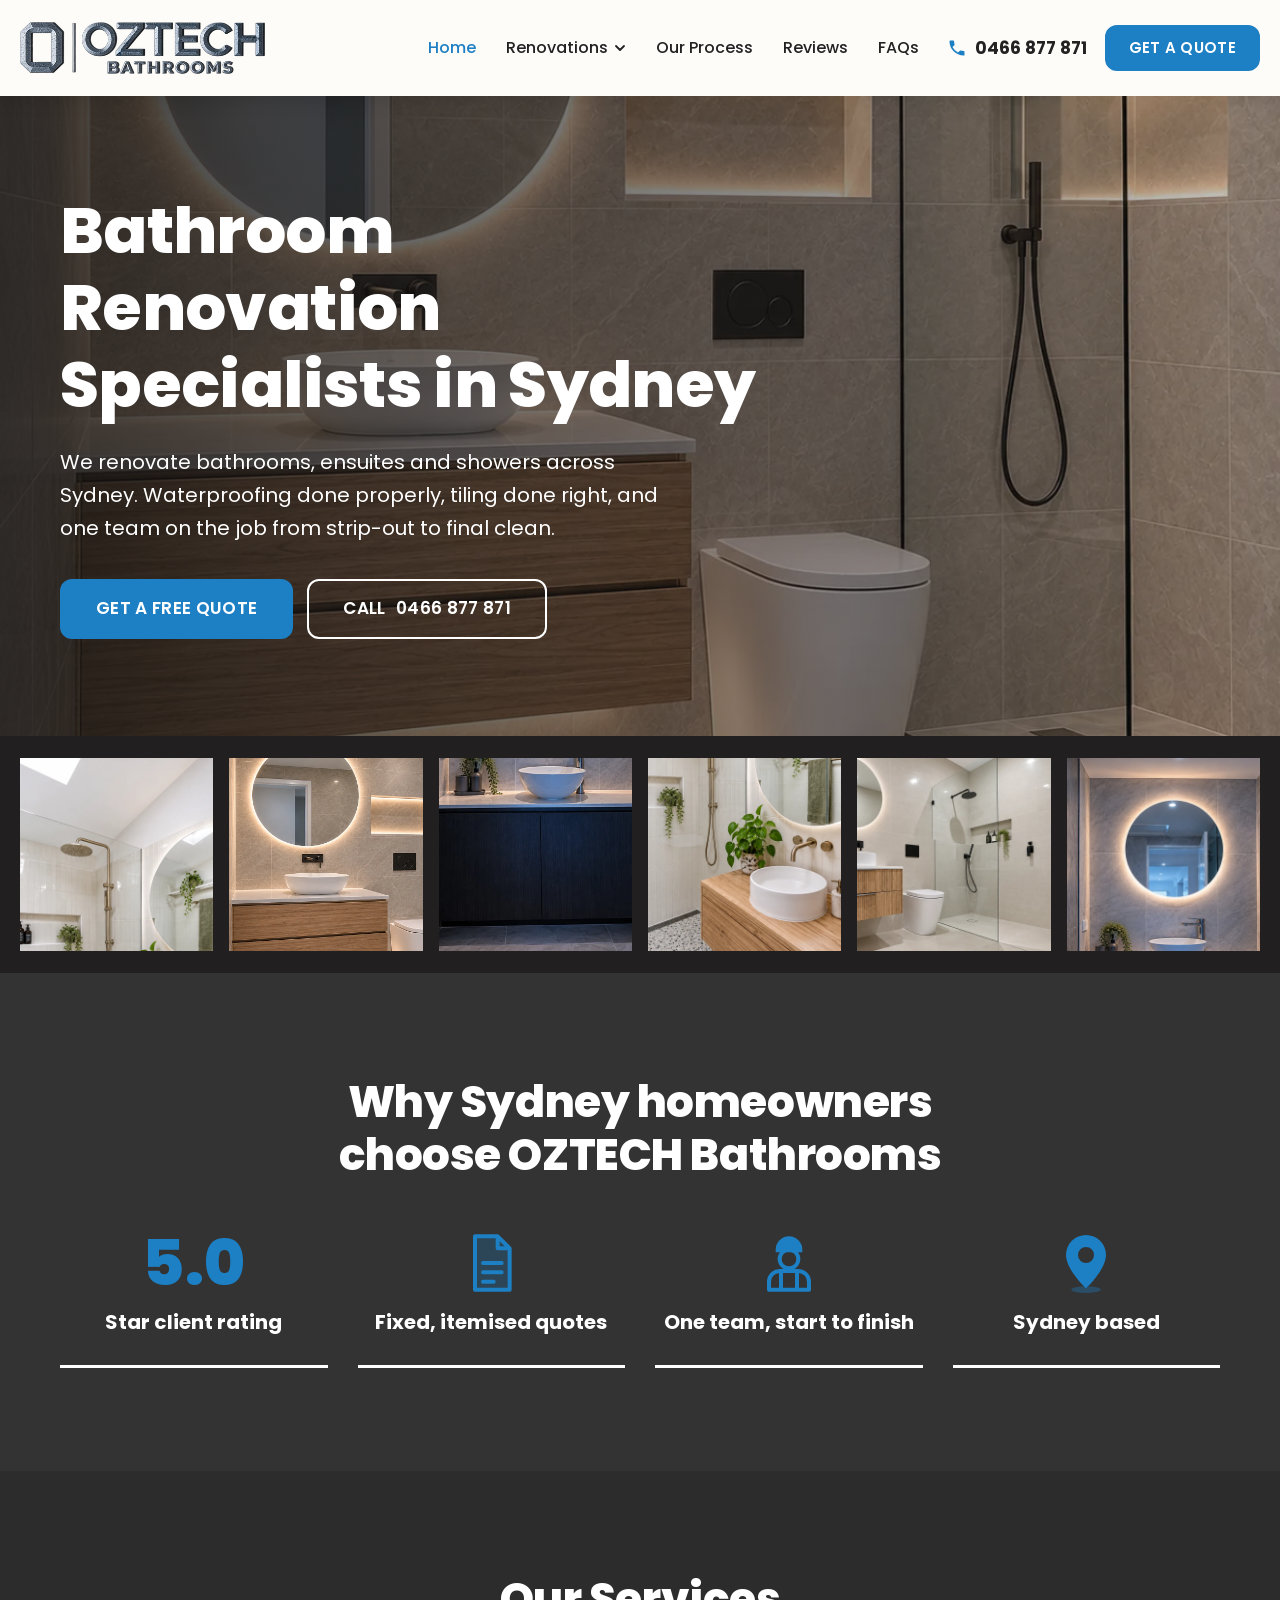
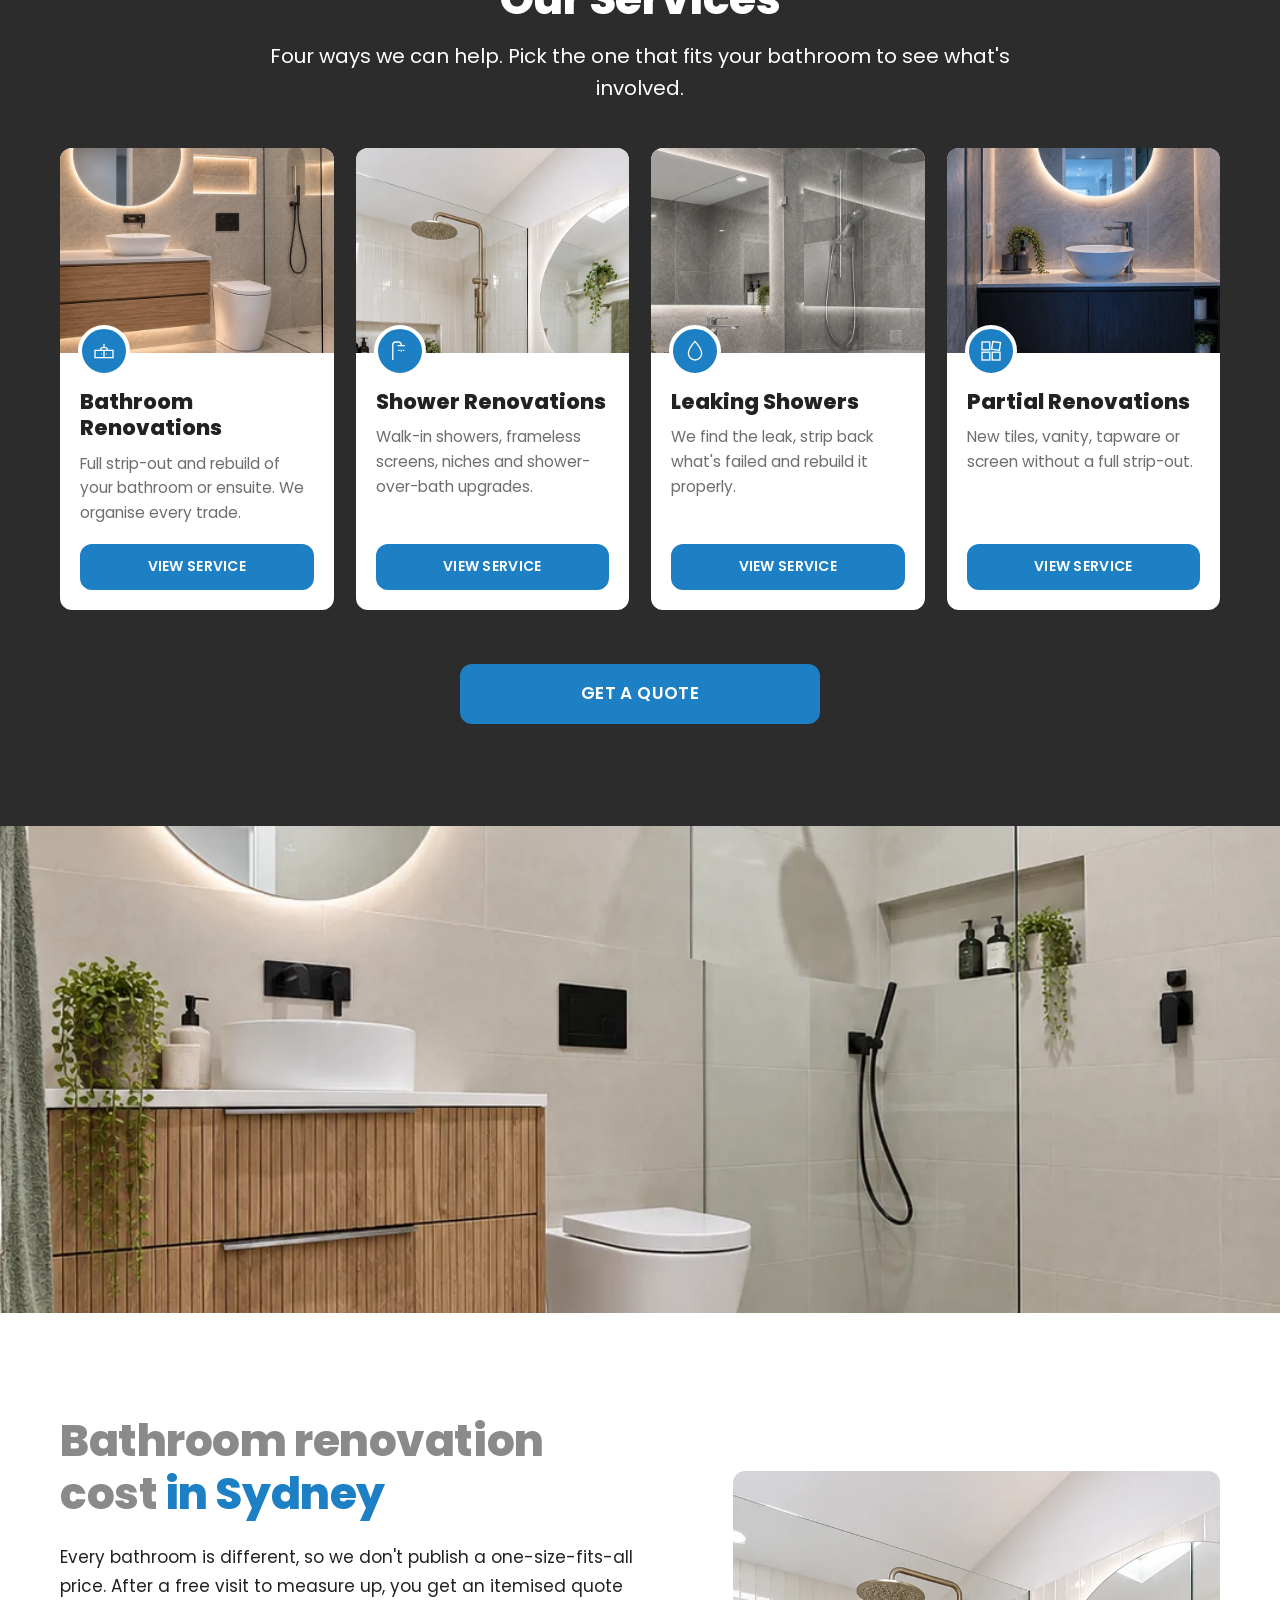
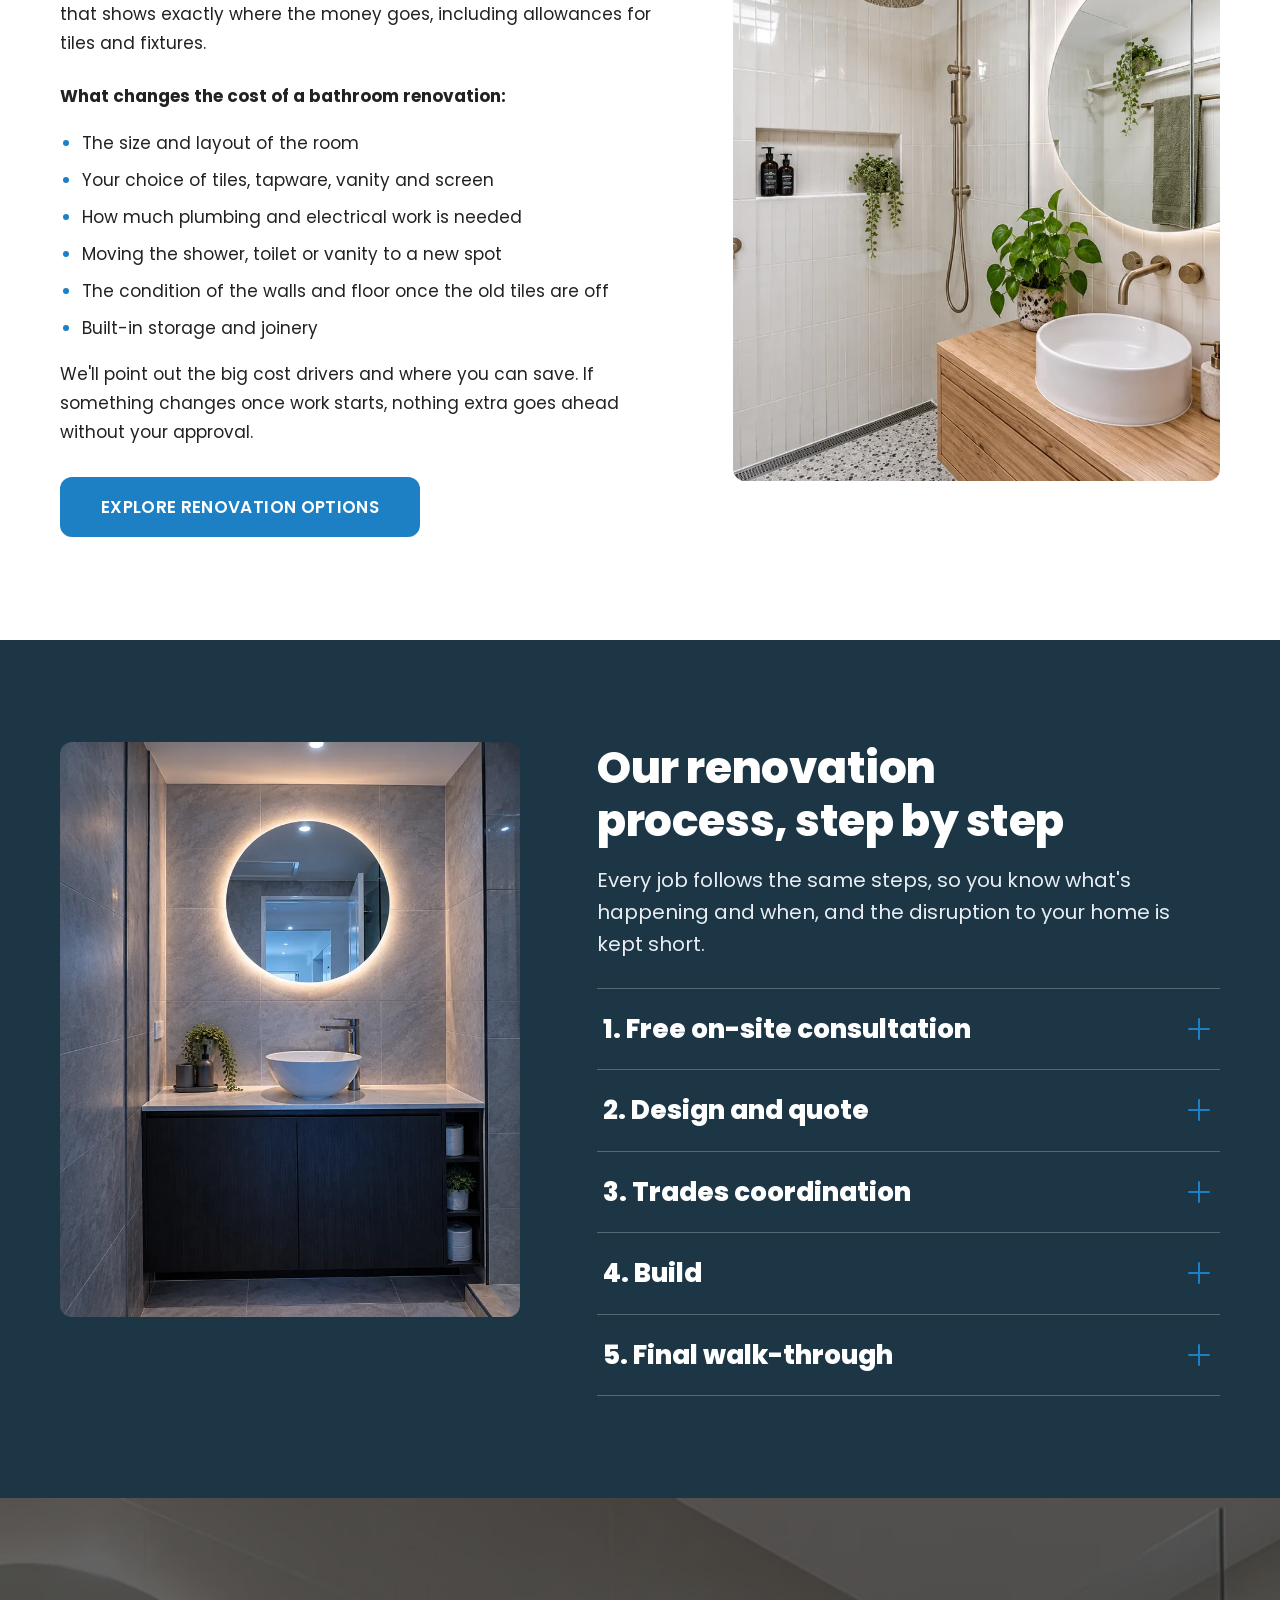
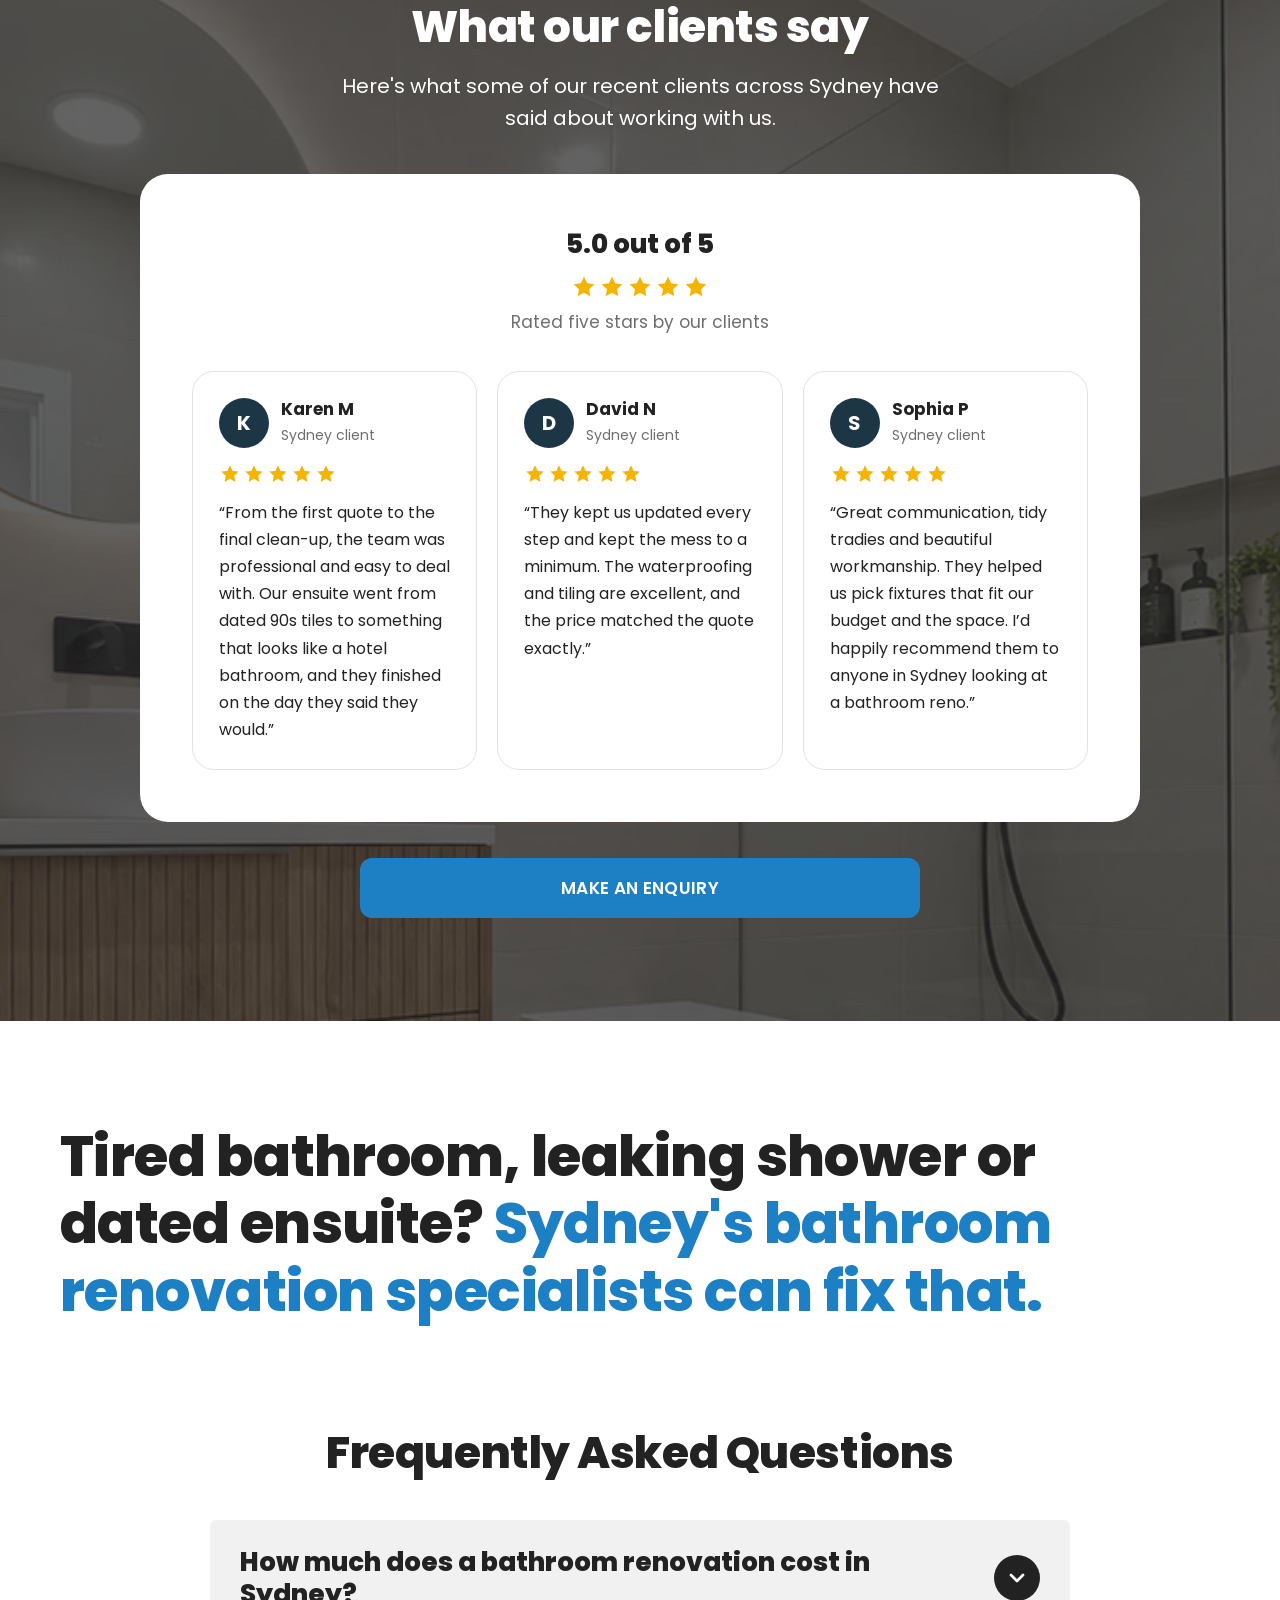
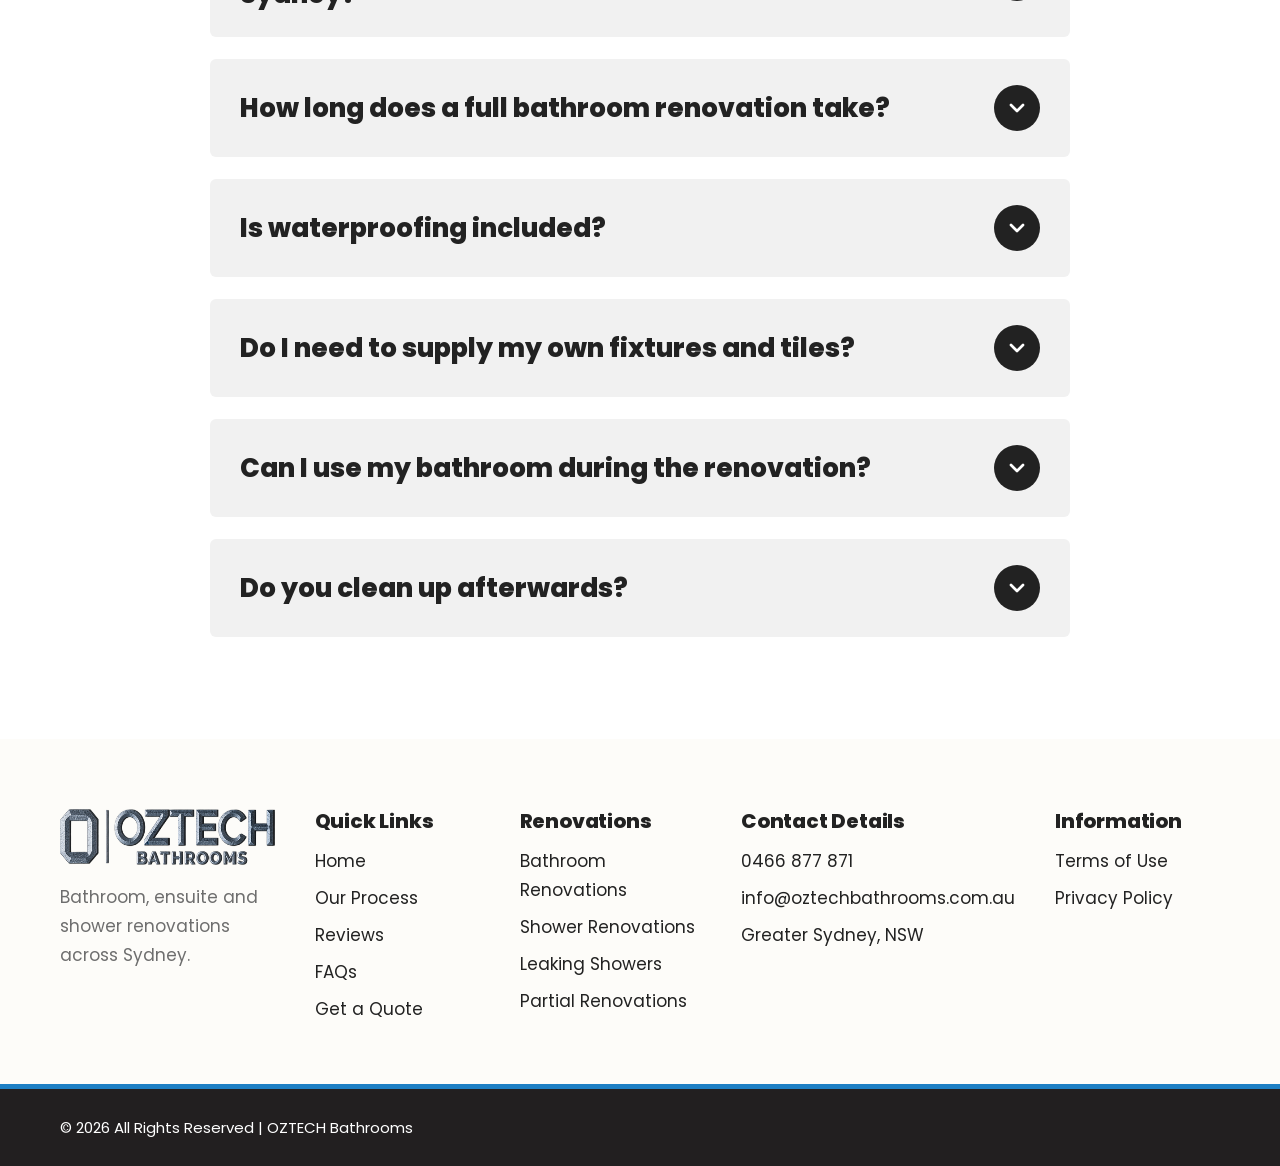
==== commit 0bd21c79: "Remove the 'Choosing a bathroom renovator' section from the home page Co-Authored-By: Claude Opus 5." ====
--- a/index.html
+++ b/index.html
@@ -172,24 +172,6 @@
   </div>
 </section>
 
-<section class="band band--white tips" aria-labelledby="tips-title">
-  <div class="wrap tips-grid">
-    <div class="tips-img"><img src="assets/img/slots/choosing-1600.webp" srcset="assets/img/slots/choosing-800.webp 800w, assets/img/slots/choosing-1600.webp 1600w" sizes="(max-width: 900px) 100vw, 50vw" alt="Double vanity with two round mirrors and marble-look tiles" width="1600" height="1000" loading="lazy" decoding="async"></div>
-    <div class="tips-panel">
-      <h2 id="tips-title">Choosing a bathroom renovator in Sydney</h2>
-      <p>Before you pay a deposit, ask these questions:</p>
-      <ul class="bullets">
-        <li><strong>Are you licensed and insured?</strong> Ask for the builder's licence number and check it on the NSW Fair Trading website.</li>
-        <li><strong>Is the quote itemised?</strong> A detailed quote shows what's included and makes it easy to compare.</li>
-        <li><strong>Who does the waterproofing?</strong> Ask how the wet areas will be waterproofed and whether you'll get a certificate.</li>
-        <li><strong>What do past clients say?</strong> Read reviews about communication, tidiness and finishing on time.</li>
-      </ul>
-      <p>We're happy to go through all of this with you before you commit to anything.</p>
-      <a class="btn btn--block" href="get-a-quote.html">Book a Free Quote</a>
-    </div>
-  </div>
-</section>
-
 <section class="reviews" id="reviews" aria-labelledby="reviews-title">
   <img class="reviews-bg" src="assets/img/slots/reviews-bg-1600.webp" srcset="assets/img/slots/reviews-bg-800.webp 800w, assets/img/slots/reviews-bg-1600.webp 1600w" sizes="100vw" alt="" width="1600" height="900" loading="lazy" decoding="async">
   <div class="wrap reviews-inner">
